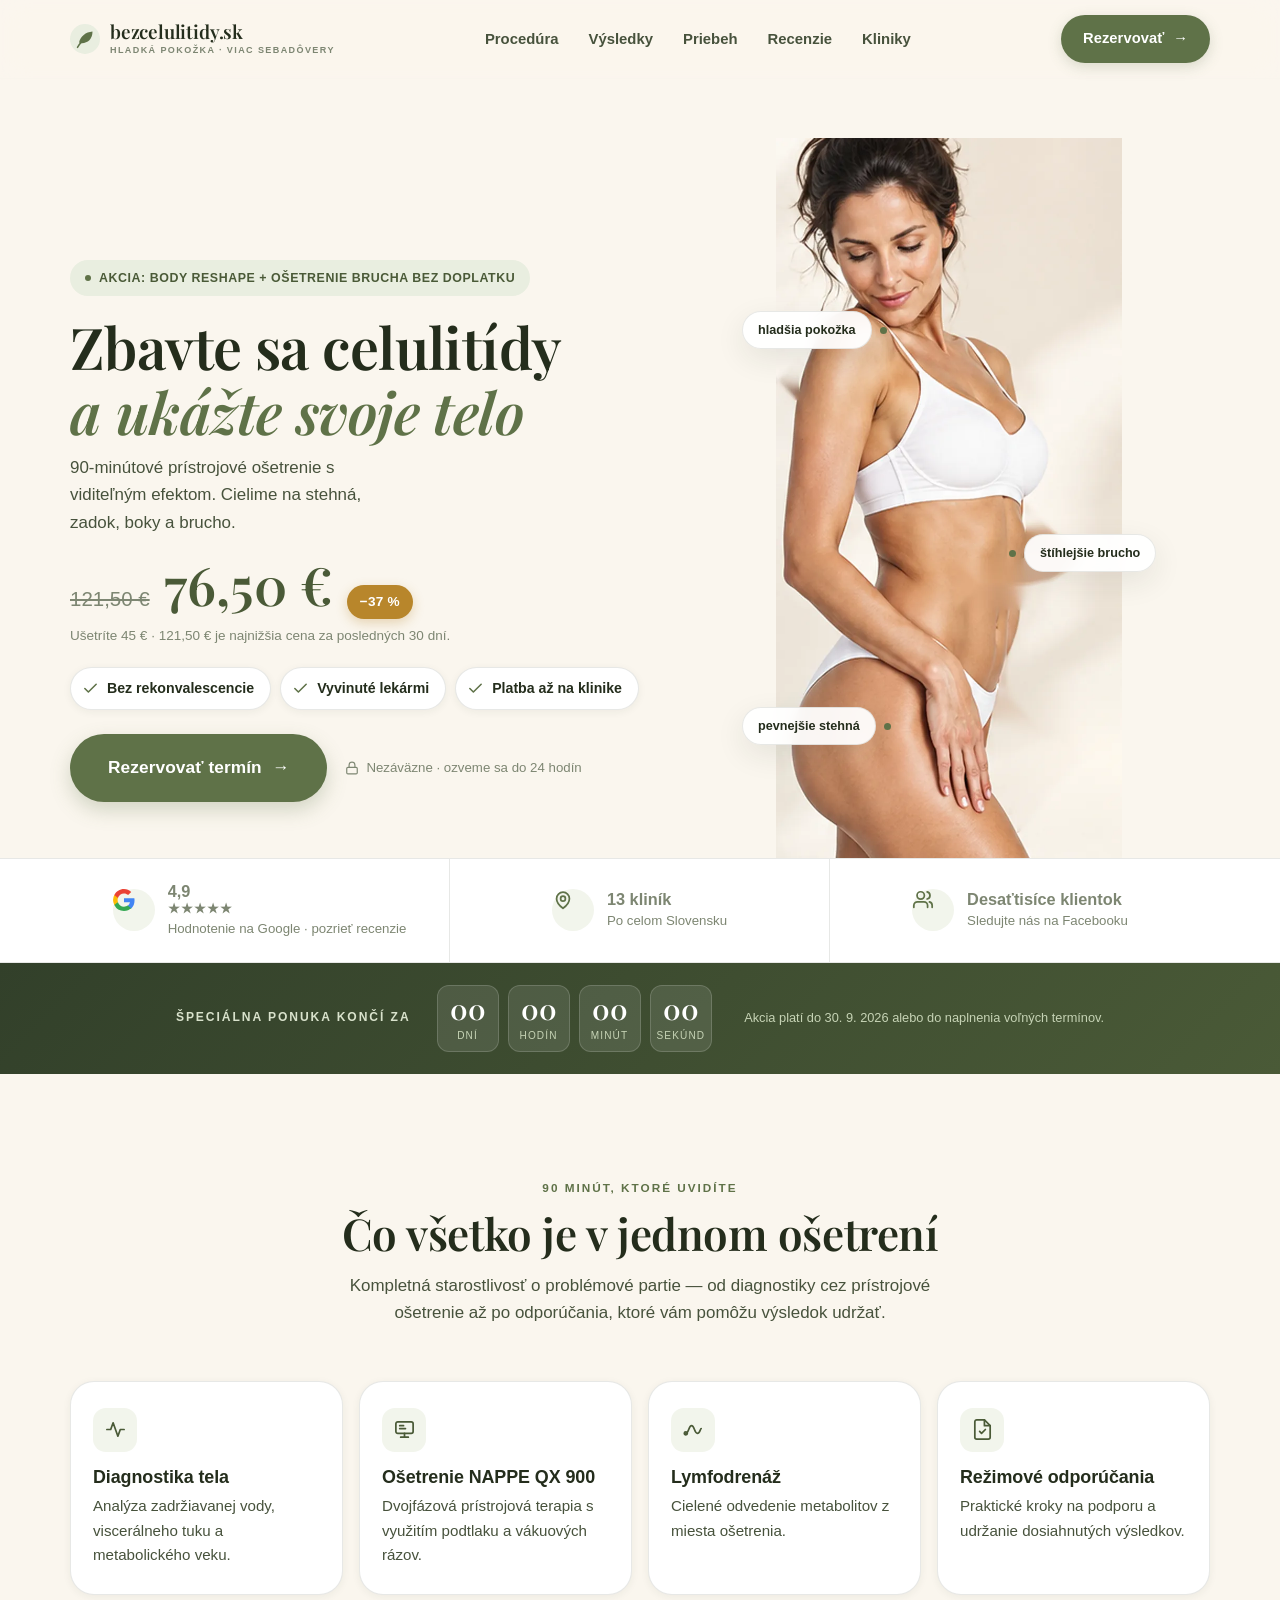
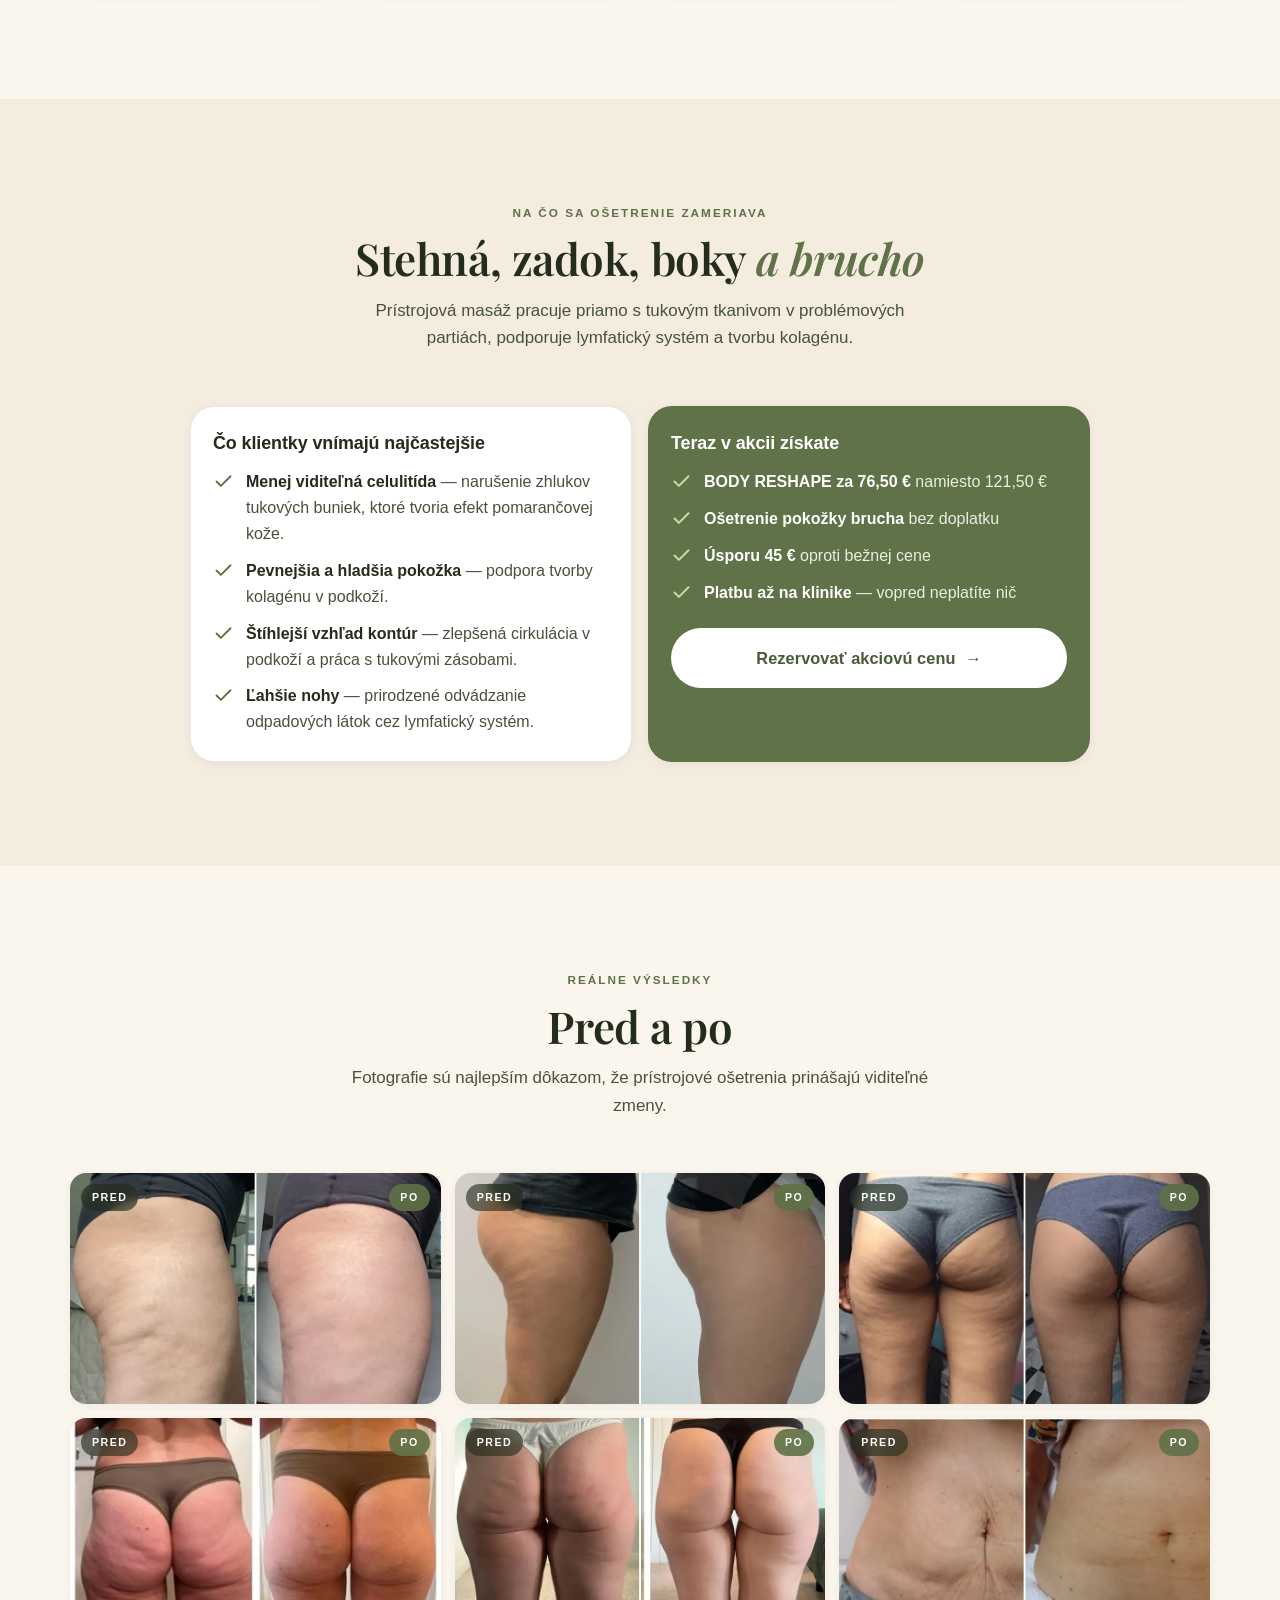
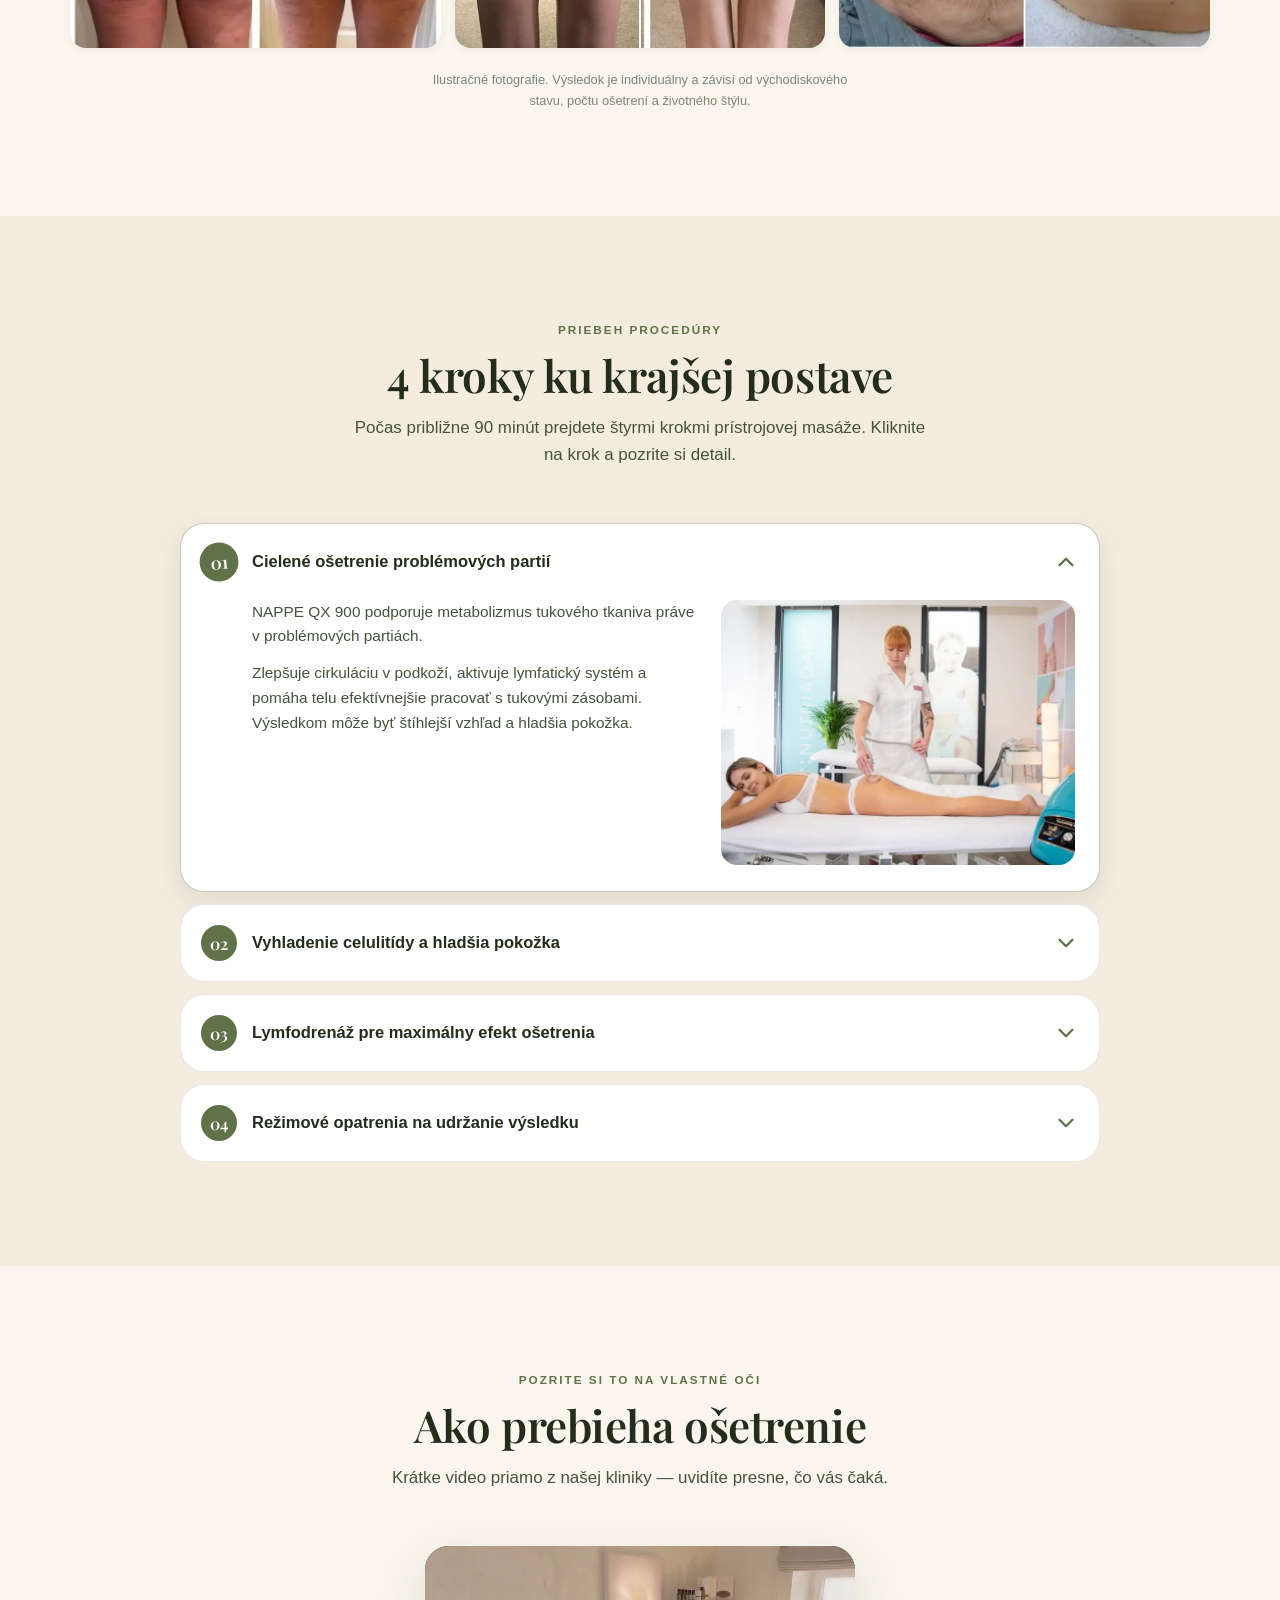
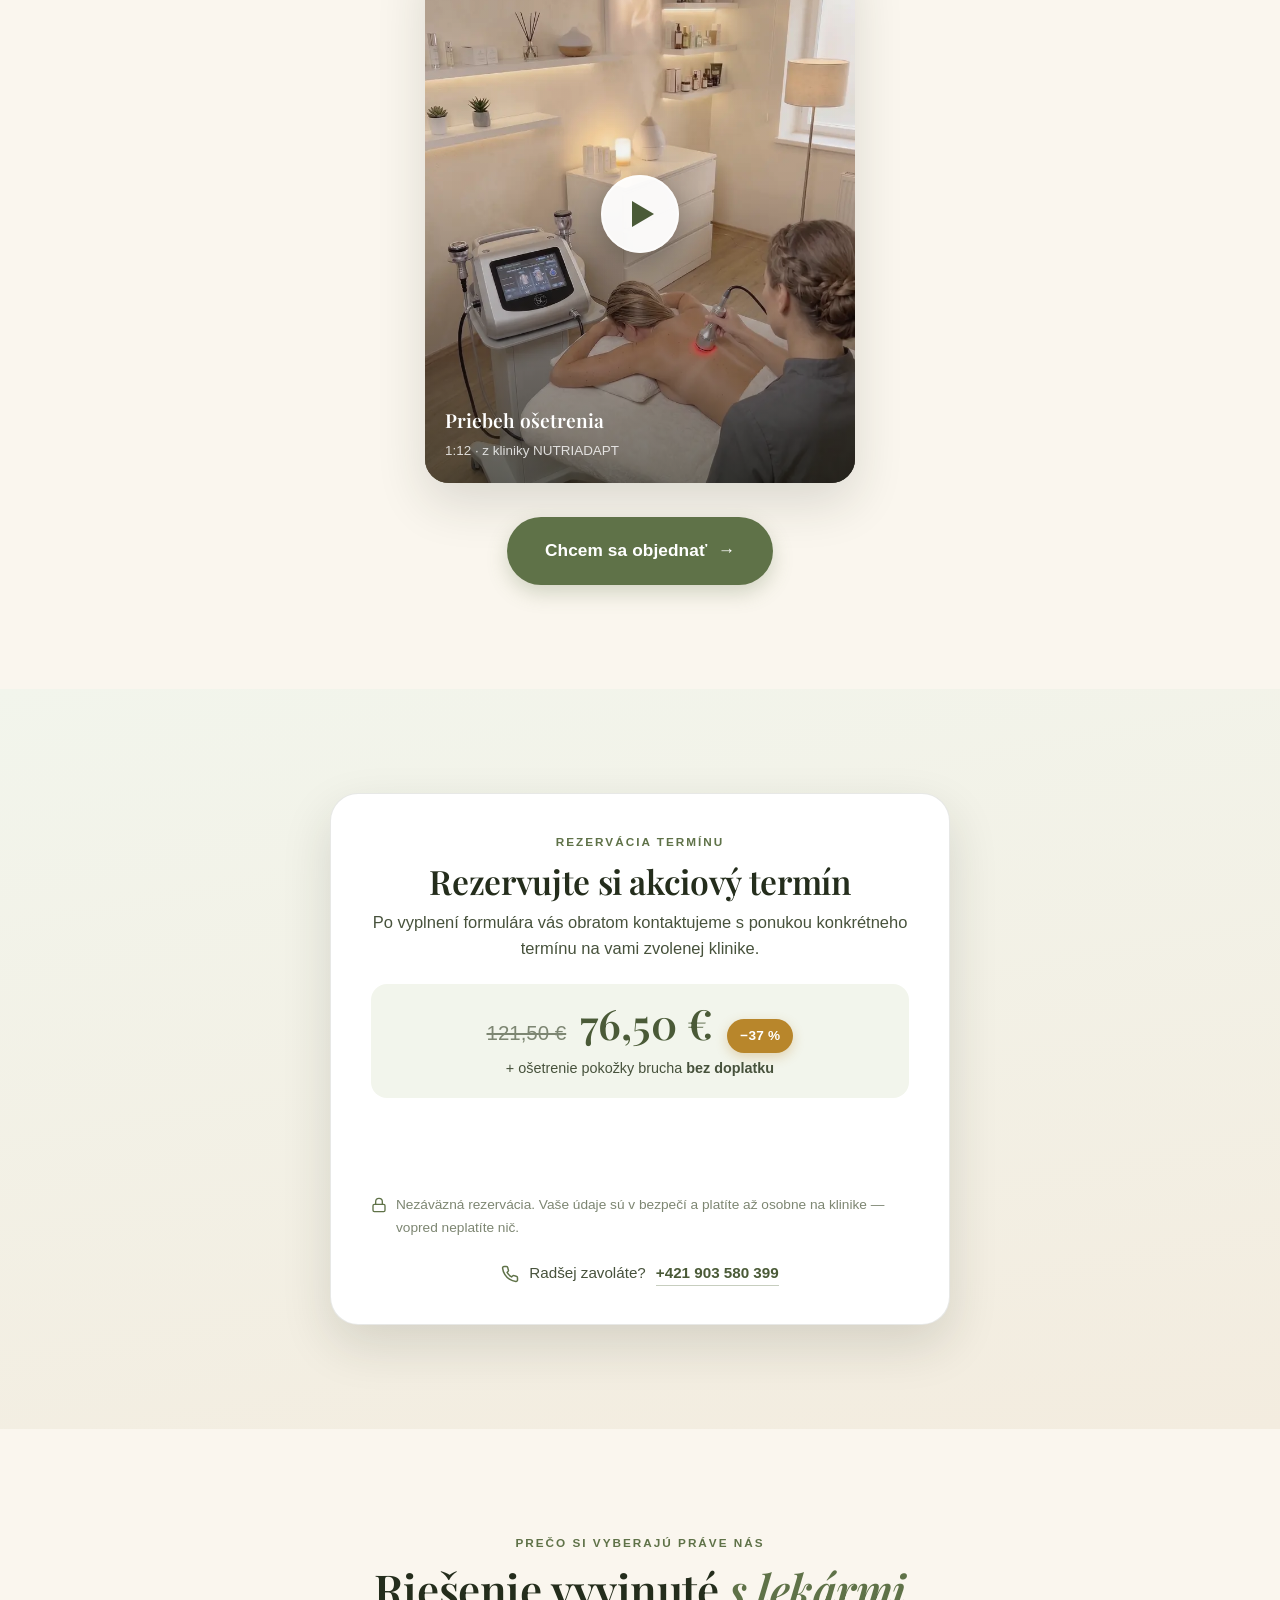
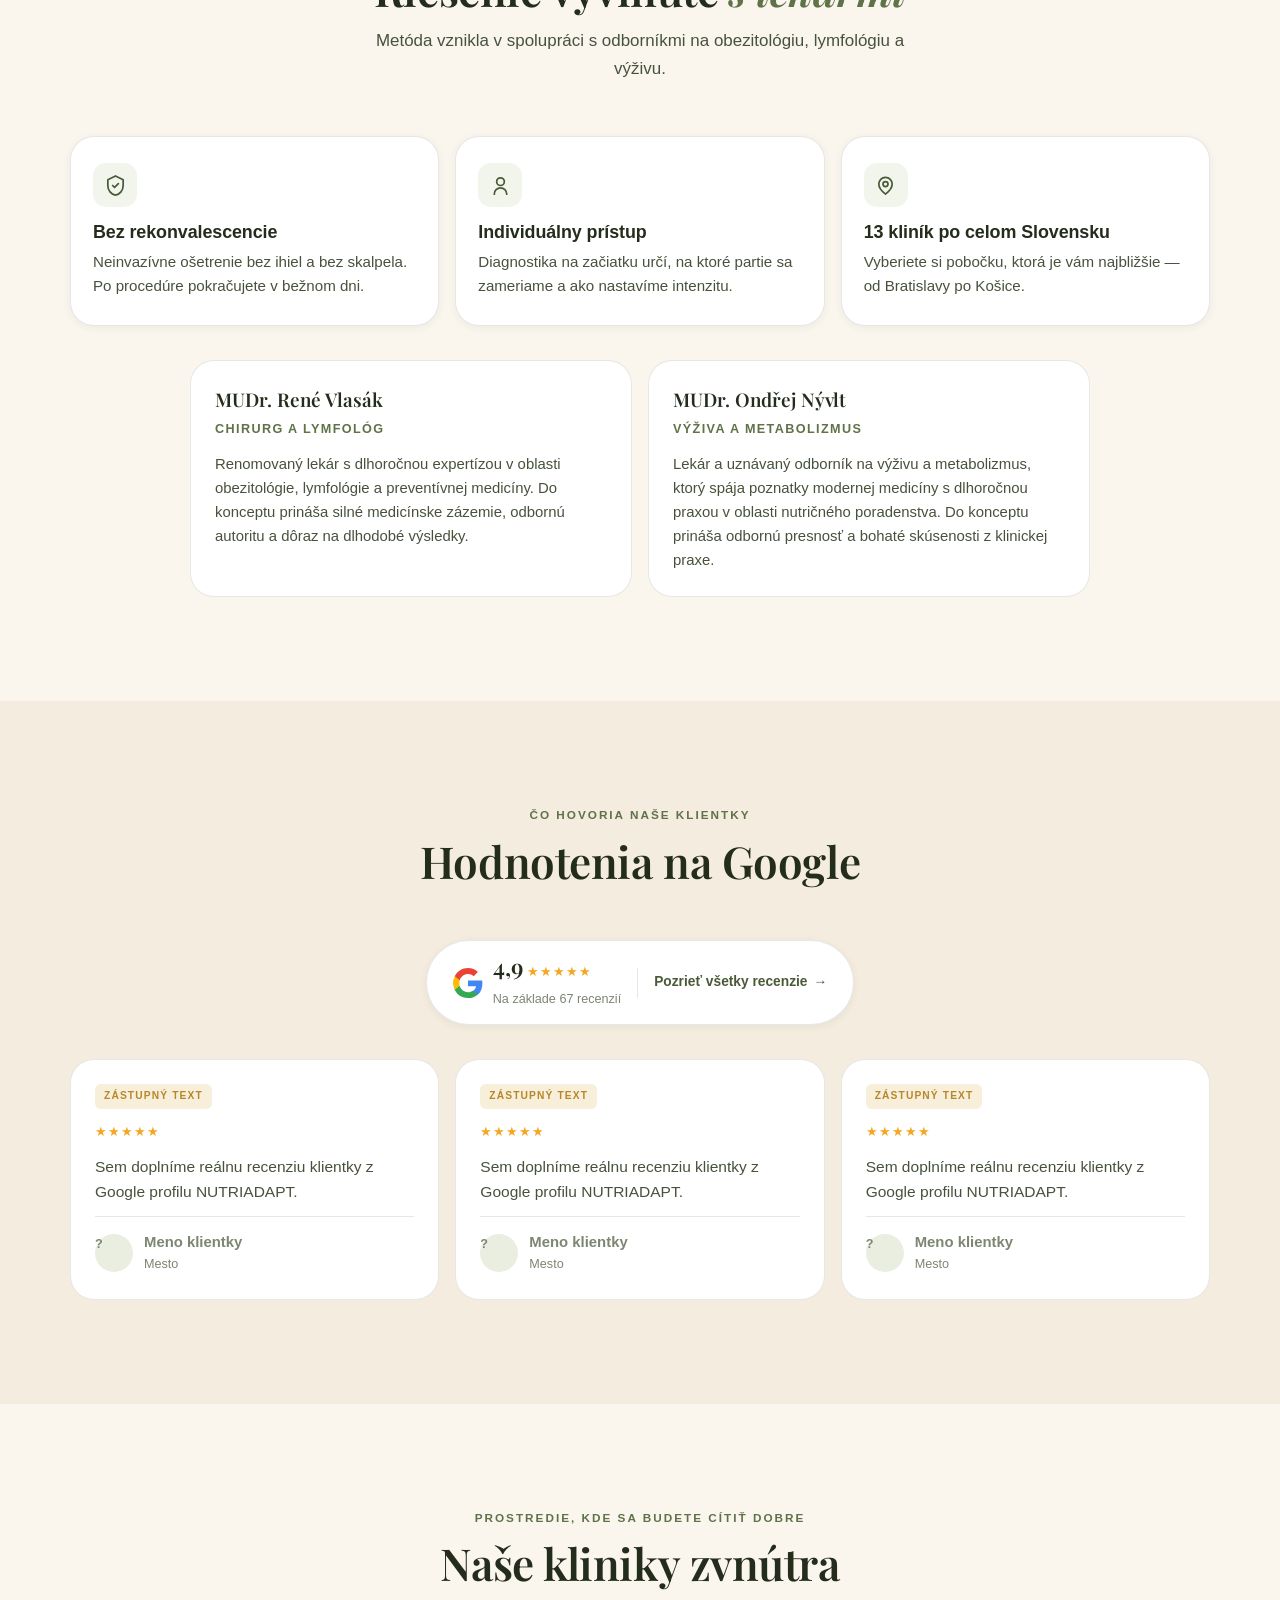
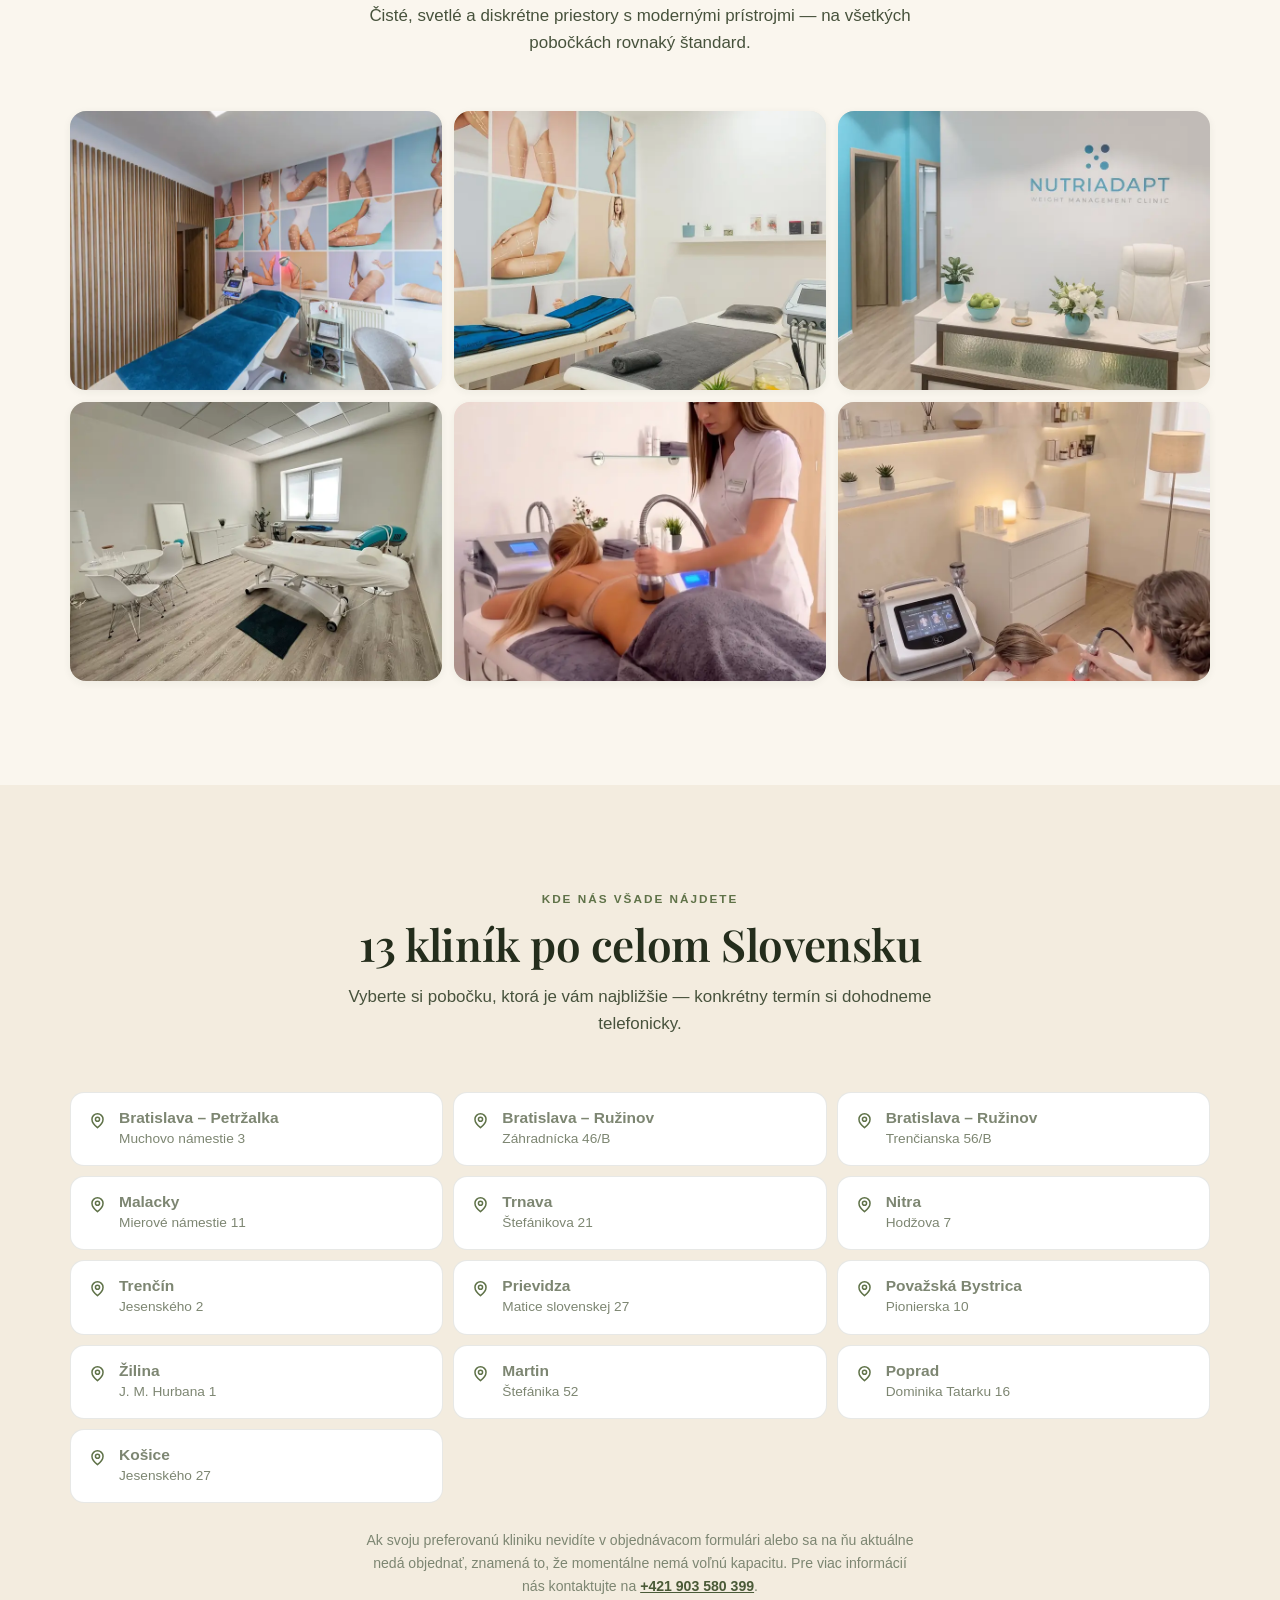
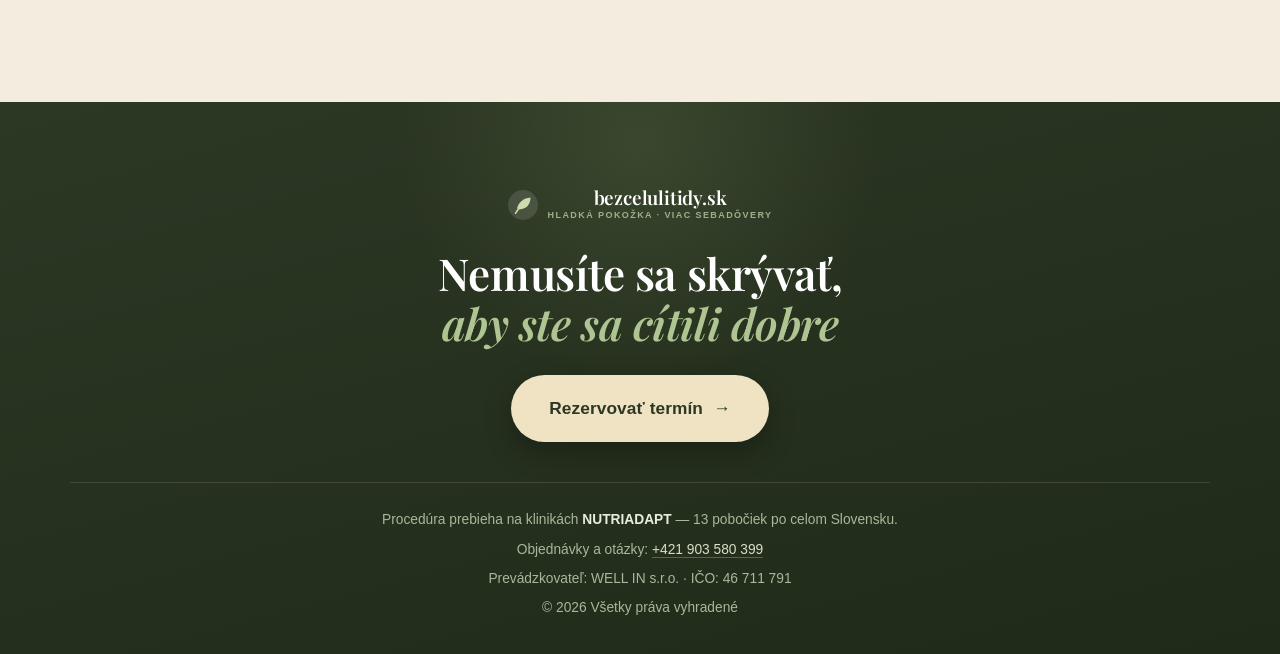
==== index.html @ 37509f6f "Add files via upload" ====
<!DOCTYPE html>
<html lang="sk">
<head>
<meta charset="utf-8">
<meta name="viewport" content="width=device-width, initial-scale=1, viewport-fit=cover">
<title>Ošetrenie celulitídy za 76,50 € | Body Reshape — 13 kliník na Slovensku</title>
<meta name="description" content="90-minútové prístrojové ošetrenie celulitídy s viditeľným efektom. Teraz za 76,50 € namiesto 121,50 € + ošetrenie brucha bez doplatku. Bez rekonvalescencie, platba až na klinike.">
<meta name="robots" content="index, follow">
<meta name="theme-color" content="#FAF6EE">
<meta property="og:type" content="website">
<meta property="og:locale" content="sk_SK">
<meta property="og:title" content="Ošetrenie celulitídy za 76,50 € namiesto 121,50 €">
<meta property="og:description" content="90-minútové prístrojové ošetrenie na stehná, zadok, boky a brucho. Bez rekonvalescencie. Platba až na klinike.">
<meta property="og:image" content="img/pred-po-1.webp">
<link rel="icon" href="data:image/svg+xml,%3Csvg xmlns='http://www.w3.org/2000/svg' viewBox='0 0 32 32'%3E%3Crect width='32' height='32' rx='8' fill='%235F7248'/%3E%3Cpath d='M23 9c0 7-4.6 11-10 11-1 0-2-.2-2.9-.5C11.6 13.4 16.6 9.6 23 9z' fill='%23FAF6EE'/%3E%3C/svg%3E">

<link rel="preconnect" href="https://fonts.googleapis.com">
<link rel="preconnect" href="https://fonts.gstatic.com" crossorigin>
<link rel="preload" as="image" href="img/hero.webp" fetchpriority="high">
<link href="https://fonts.googleapis.com/css2?family=Playfair+Display:ital,wght@0,500;0,600;1,500&display=swap" rel="stylesheet">

<style>
/* ============================================================
   NASTAVENIA — tu meníš cenu, dátum akcie a odkazy
   ============================================================ */
:root{
  --cream:#FAF6EE; --cream-2:#F3ECDF; --white:#fff;
  --ink:#242D1C; --ink-2:#47523C; --muted:#7D8672;
  --sage:#5F7248; --sage-d:#4A5A37; --sage-l:#E9EEE0; --sage-xl:#F2F5EC;
  --gold:#B8862B; --gold-l:#F7EFD9;
  --line:rgba(36,45,28,.11);
  --shadow-s:0 2px 8px rgba(36,45,28,.06);
  --shadow-m:0 10px 30px rgba(36,45,28,.09);
  --shadow-l:0 20px 50px rgba(36,45,28,.14);
  --f-d:'Playfair Display',Georgia,'Times New Roman',serif;
  --f-b:-apple-system,BlinkMacSystemFont,'Segoe UI',Roboto,'Helvetica Neue',Arial,sans-serif;
  --r:16px; --r-l:24px;
  --pad:20px; --maxw:1180px;
}
*,*::before,*::after{box-sizing:border-box}
html{-webkit-text-size-adjust:100%; scroll-behavior:smooth; overflow-x:hidden}
body{
  margin:0; background:var(--cream); max-width:100vw; color:var(--ink);
  font-family:var(--f-b); font-size:16.5px; line-height:1.62;
  -webkit-font-smoothing:antialiased; overflow-x:hidden;
}
img{max-width:100%; display:block; height:auto}
a{color:inherit}
button{font:inherit; cursor:pointer}
h1,h2,h3{font-family:var(--f-d); font-weight:600; line-height:1.14; letter-spacing:-.01em; margin:0}
h1{font-size:clamp(2rem,7.4vw,3.6rem)}
h2{font-size:clamp(1.65rem,5.2vw,2.75rem)}
h3{font-size:1.12rem; font-family:var(--f-b); font-weight:700; letter-spacing:-.005em}
p{margin:0 0 1em}
em{font-style:italic; color:var(--sage)}
.wrap{max-width:var(--maxw); margin:0 auto; padding:0 var(--pad)}
.eyebrow{font-size:.735rem; letter-spacing:.17em; text-transform:uppercase; font-weight:700; color:var(--sage); margin:0 0 .7rem}
.lead{font-size:1.06rem; color:var(--ink-2); max-width:62ch}
section{padding:clamp(54px,9vw,104px) 0; position:relative}
.sec-head{max-width:720px; margin:0 auto clamp(30px,5vw,54px); text-align:center}
.sec-head .lead{margin:.85rem auto 0}

/* ---------- Tlačidlá ---------- */
.btn{
  display:inline-flex; align-items:center; justify-content:center; gap:.6em;
  background:var(--sage); color:#fff; text-decoration:none; font-weight:700;
  font-size:1.02rem; letter-spacing:.005em; padding:17px 30px; border:0;
  border-radius:100px; position:relative; overflow:hidden;
  box-shadow:0 8px 20px rgba(95,114,72,.26);
  transition:transform .22s cubic-bezier(.2,.8,.3,1), box-shadow .22s, background .22s;
  -webkit-tap-highlight-color:transparent;
}
.btn::after{
  content:''; position:absolute; inset:0; border-radius:inherit;
  background:radial-gradient(circle at var(--mx,50%) var(--my,50%),rgba(255,255,255,.35),transparent 55%);
  opacity:0; transition:opacity .3s;
}
.btn .ar{transition:transform .25s cubic-bezier(.2,.8,.3,1)}
.btn:hover{background:var(--sage-d); transform:translateY(-2px); box-shadow:0 14px 30px rgba(95,114,72,.34)}
.btn:hover::after{opacity:1}
.btn:hover .ar{transform:translateX(4px)}
.btn:active{transform:translateY(0) scale(.975); box-shadow:0 5px 14px rgba(95,114,72,.3)}
.btn:focus-visible{outline:3px solid var(--gold); outline-offset:3px}
.btn--lg{padding:20px 38px; font-size:1.08rem; width:100%}
.btn--ghost{background:transparent; color:var(--ink); border:1.5px solid var(--line); box-shadow:none}
.btn--ghost:hover{background:var(--white); border-color:var(--sage); color:var(--sage-d); box-shadow:var(--shadow-s)}
@media(min-width:620px){.btn--lg{width:auto}}

/* ---------- Hlavička ---------- */
.hdr{position:sticky; top:0; z-index:60; background:rgba(250,246,238,.82); backdrop-filter:saturate(1.6) blur(14px); -webkit-backdrop-filter:saturate(1.6) blur(14px); border-bottom:1px solid transparent; transition:border-color .3s, box-shadow .3s, background .3s}
.hdr.is-stuck{border-bottom-color:var(--line); box-shadow:0 4px 20px rgba(36,45,28,.05)}
.hdr__in{display:flex; align-items:center; justify-content:space-between; gap:16px; height:66px}
.logo{display:flex; align-items:center; gap:10px; text-decoration:none; flex-shrink:0}
.logo svg{width:30px; height:30px; flex-shrink:0}
.logo b{font-family:var(--f-d); font-weight:600; font-size:1.18rem; letter-spacing:-.01em; display:block; line-height:1.1}
.logo small{display:block; font-size:.565rem; letter-spacing:.155em; text-transform:uppercase; color:var(--muted); font-weight:700; margin-top:2px; line-height:1.3}
.nav{display:none; gap:30px}
.nav a{text-decoration:none; font-size:.93rem; font-weight:600; color:var(--ink-2); position:relative; padding:4px 0; transition:color .2s}
.nav a::after{content:''; position:absolute; left:0; right:0; bottom:0; height:2px; background:var(--sage); transform:scaleX(0); transform-origin:left; transition:transform .28s cubic-bezier(.2,.8,.3,1)}
.nav a:hover{color:var(--sage-d)} .nav a:hover::after{transform:scaleX(1)}
.hdr .btn{display:none; padding:12px 22px; font-size:.92rem; box-shadow:0 4px 14px rgba(95,114,72,.22)}
.burger{display:inline-flex; margin-right:-6px; flex-direction:column; justify-content:center; gap:5px; width:44px; height:44px; padding:0 10px; background:none; border:0; margin-right:-10px}
.burger i{display:block; height:2px; background:var(--ink); border-radius:2px; transition:transform .3s, opacity .2s}
.burger[aria-expanded="true"] i:nth-child(1){transform:translateY(7px) rotate(45deg)}
.burger[aria-expanded="true"] i:nth-child(2){opacity:0}
.burger[aria-expanded="true"] i:nth-child(3){transform:translateY(-7px) rotate(-45deg)}
.mnav{display:grid; grid-template-rows:0fr; transition:grid-template-rows .36s cubic-bezier(.2,.8,.3,1); background:rgba(250,246,238,.97); border-top:1px solid transparent}
.mnav.open{grid-template-rows:1fr; border-top-color:var(--line)}
.mnav>div{overflow:hidden}
.mnav a{display:block; padding:15px var(--pad); text-decoration:none; font-weight:600; border-bottom:1px solid var(--line); transition:background .2s, padding-left .2s}
.mnav a:active{background:var(--sage-xl); padding-left:calc(var(--pad) + 6px)}
@media(max-width:374px){:root{--pad:15px} .logo b{font-size:1.06rem} .logo small{font-size:.5rem}}
@media(min-width:900px){.nav{display:flex} .burger{display:none} .hdr__in{height:78px} .hdr .btn{display:inline-flex}}

/* ---------- Hero ---------- */
.hero{padding:clamp(22px,4vw,44px) 0 0; overflow:hidden}
.hero__grid{display:grid; gap:26px}
.pill{display:inline-flex; align-items:center; gap:8px; background:var(--sage-l); color:var(--sage-d); font-size:.775rem; font-weight:700; letter-spacing:.045em; text-transform:uppercase; padding:8px 15px; border-radius:100px; margin-bottom:18px}
.pill .dot{width:6px; height:6px; border-radius:50%; background:var(--sage); animation:pulse 2.2s infinite}
@keyframes pulse{0%,100%{opacity:1;transform:scale(1)}50%{opacity:.35;transform:scale(.7)}}
.hero h1{margin-bottom:.55rem}
.hero h1 em{display:block}
.hero__sub{font-size:1.06rem; color:var(--ink-2); max-width:34ch; margin-bottom:22px}
.price{display:flex; align-items:baseline; flex-wrap:wrap; gap:10px 14px; margin-bottom:6px}
.price__old{font-size:1.28rem; color:var(--muted); text-decoration:line-through; text-decoration-thickness:1.5px}
.price__new{font-family:var(--f-d); font-size:clamp(2.5rem,9vw,3.3rem); font-weight:600; color:var(--sage-d); line-height:1}
.price__off{background:var(--gold); color:#fff; font-size:.85rem; font-weight:800; padding:6px 13px; border-radius:100px; letter-spacing:.02em; box-shadow:0 4px 12px rgba(184,134,43,.3)}
.price__note{font-size:.845rem; color:var(--muted); margin:0 0 20px}
.usp{list-style:none; margin:0 0 24px; padding:0; display:flex; flex-wrap:wrap; gap:9px}
.usp li{display:inline-flex; align-items:center; gap:8px; background:var(--white); border:1px solid var(--line); border-radius:100px; padding:9px 16px 9px 11px; font-size:.885rem; font-weight:650; box-shadow:var(--shadow-s); transition:transform .2s, box-shadow .2s}
.usp li:hover{transform:translateY(-2px); box-shadow:var(--shadow-m)}
.usp svg{width:17px; height:17px; color:var(--sage); flex-shrink:0}
.hero__cta{display:flex; flex-direction:column; gap:10px; align-items:flex-start}
.hero__cta .btn{width:100%}
.hero__micro{font-size:.83rem; color:var(--muted); display:flex; align-items:center; gap:7px}
.hero__micro svg{width:14px;height:14px;flex-shrink:0}
.hero__media{margin:6px calc(var(--pad)*-1) 0; align-self:end}
.hero__ph{position:relative; width:100%; max-width:480px; margin:0 auto}
.hero__ph::after{content:''; position:absolute; left:0; right:0; bottom:0; height:64px; background:linear-gradient(to top,var(--cream),rgba(250,246,238,0)); pointer-events:none}
.hero__ph img{width:100%}
.tag{position:absolute; background:rgba(255,255,255,.93); backdrop-filter:blur(6px); border:1px solid var(--line); border-radius:100px; padding:8px 15px; font-size:.79rem; font-weight:700; color:var(--ink); box-shadow:var(--shadow-m); white-space:nowrap; opacity:0; animation:tagIn .7s cubic-bezier(.2,.8,.3,1) forwards}
.tag::before{content:''; position:absolute; width:7px; height:7px; border-radius:50%; background:var(--sage); top:50%; margin-top:-3.5px}
.tag{max-width:46%}
.tag--1{top:24%; left:10px; animation-delay:.5s}  .tag--1::before{right:-16px}
.tag--2{top:55%; right:10px; animation-delay:.72s} .tag--2::before{left:-16px}
.tag--3{top:79%; left:10px; animation-delay:.94s}  .tag--3::before{right:-16px}
@keyframes tagIn{from{opacity:0; transform:translateY(12px) scale(.94)} to{opacity:1; transform:none}}
@media(min-width:560px){.hero__media{margin-left:0;margin-right:0} .tag--1,.tag--3{left:0} .tag--2{right:0}}
@media(min-width:980px){.tag--1,.tag--3{left:-34px} .tag--2{right:-34px} .tag{max-width:none}}
@media(min-width:980px){
  .hero__grid{grid-template-columns:1.05fr .95fr; align-items:end; gap:40px}
  .hero{padding-top:52px}
  .hero__copy{padding-bottom:56px}
  .hero__cta{flex-direction:row; align-items:center; gap:18px}
  .hero__cta .btn{width:auto}
  .hero__media{height:min(80vh,780px); display:flex; align-items:flex-end; justify-content:center}
  .hero__ph{height:100%; width:auto; max-width:100%; display:flex; align-items:flex-end}
  .hero__ph::after{height:0}
  .hero__ph img{height:100%; width:auto; max-width:100%; object-fit:contain}
}

/* ---------- Dôvera ---------- */
.trust{background:var(--white); border-top:1px solid var(--line); border-bottom:1px solid var(--line); padding:0}
.trust__in{display:grid; gap:0; grid-template-columns:1fr}
.trust__i{display:flex; align-items:center; gap:13px; padding:18px 4px; border-bottom:1px solid var(--line); text-decoration:none; transition:background .2s}
.trust__i:last-child{border-bottom:0}
.trust__i:hover{background:var(--sage-xl)}
.trust__i strong{display:block; font-size:1.02rem; line-height:1.25}
.trust__i span{display:block; font-size:.83rem; color:var(--muted)}
.trust__ic{width:42px; height:42px; border-radius:50%; background:var(--sage-xl); display:grid; place-items:center; flex-shrink:0}
.trust__ic svg{width:22px;height:22px}
.stars{color:#F5A623; letter-spacing:1px; font-size:.82rem}
@media(min-width:760px){
  .trust__in{grid-template-columns:repeat(3,1fr)}
  .trust__i{border-bottom:0; border-right:1px solid var(--line); padding:22px 24px; justify-content:center}
  .trust__i:last-child{border-right:0}
}

/* ---------- Odpočet ---------- */
.cd{background:linear-gradient(135deg,#32402A,#4A5A37); color:#fff; padding:22px 0}
.cd__in{display:flex; flex-direction:column; align-items:center; gap:14px; text-align:center}
.cd__lbl{font-size:.755rem; letter-spacing:.16em; text-transform:uppercase; font-weight:700; color:#D9E2CC}
.cd__t{display:flex; gap:9px}
.cd__u{background:rgba(255,255,255,.1); border:1px solid rgba(255,255,255,.16); border-radius:12px; min-width:62px; padding:9px 6px 7px}
.cd__u b{display:block; font-family:var(--f-d); font-size:1.75rem; font-weight:600; line-height:1; font-variant-numeric:tabular-nums}
.cd__u span{display:block; font-size:.63rem; letter-spacing:.11em; text-transform:uppercase; color:#C6D3B5; margin-top:5px}
.cd__note{font-size:.8rem; color:#C6D3B5; margin:0}
@media(min-width:760px){.cd__in{flex-direction:row; justify-content:center; gap:26px} .cd__note{margin-left:6px}}

/* ---------- Karty / mriežky ---------- */
.grid{display:grid; gap:16px}
@media(min-width:640px){.grid--2{grid-template-columns:repeat(2,1fr)}}
@media(min-width:900px){.grid--4{grid-template-columns:repeat(4,1fr)} .grid--3{grid-template-columns:repeat(3,1fr)}}
.card{background:var(--white); border:1px solid var(--line); border-radius:var(--r-l); padding:26px 22px; box-shadow:var(--shadow-s); transition:transform .3s cubic-bezier(.2,.8,.3,1), box-shadow .3s, border-color .3s}
.card:hover{transform:translateY(-5px); box-shadow:var(--shadow-m); border-color:rgba(95,114,72,.3)}
.card__n{font-family:var(--f-d); font-size:.95rem; font-weight:600; color:var(--sage); background:var(--sage-xl); width:38px; height:38px; border-radius:50%; display:grid; place-items:center; margin-bottom:15px}
.card h3{margin-bottom:.45rem}
.card p{font-size:.945rem; color:var(--ink-2); margin:0}
.ic{width:44px;height:44px;border-radius:13px;background:var(--sage-xl);display:grid;place-items:center;margin-bottom:15px}
.ic svg{width:23px;height:23px;color:var(--sage-d)}

/* ---------- Výsledky (zoznam) ---------- */
.checks{list-style:none;margin:0;padding:0;display:grid;gap:11px}
.checks li{display:flex; gap:12px; align-items:flex-start; font-size:1rem; color:var(--ink-2)}
.checks svg{width:21px;height:21px;color:var(--sage);flex-shrink:0;margin-top:2px}
.checks b{color:var(--ink)}

/* ---------- Pred a po ---------- */
.ba{display:grid; gap:14px}
@media(min-width:640px){.ba{grid-template-columns:repeat(2,1fr)}}
@media(min-width:1000px){.ba{grid-template-columns:repeat(3,1fr)}}
.ba__i{position:relative; border-radius:var(--r); overflow:hidden; background:#EEE9DF; box-shadow:var(--shadow-s); transition:transform .35s cubic-bezier(.2,.8,.3,1), box-shadow .35s}
.ba__i:hover{transform:translateY(-4px); box-shadow:var(--shadow-m)}
.ba__i img{width:100%; aspect-ratio:804/500; object-fit:cover; transition:transform .5s cubic-bezier(.2,.8,.3,1)}
.ba__i:hover img{transform:scale(1.035)}
.ba__i b{position:absolute; top:11px; font-size:.665rem; letter-spacing:.14em; text-transform:uppercase; font-weight:800; padding:5px 11px; border-radius:100px; backdrop-filter:blur(4px)}
.ba__i b.p{left:11px; background:rgba(36,45,28,.62); color:#fff}
.ba__i b.q{right:11px; background:rgba(95,114,72,.9); color:#fff}
.disclaimer{font-size:.8rem; color:var(--muted); text-align:center; margin:22px auto 0; max-width:60ch}

/* ---------- Kroky (accordion) ---------- */
.steps{display:grid; gap:12px; max-width:920px; margin:0 auto}
.step{background:var(--white); border:1px solid var(--line); border-radius:var(--r-l); overflow:hidden; transition:box-shadow .3s, border-color .3s}
.step.open{box-shadow:var(--shadow-m); border-color:rgba(95,114,72,.35)}
.step__h{display:flex; align-items:center; gap:15px; width:100%; background:none; border:0; text-align:left; padding:20px 20px; color:inherit; transition:background .2s}
.step__h:hover{background:var(--sage-xl)}
.step__h:focus-visible{outline:3px solid var(--sage); outline-offset:-3px}
.step__n{font-family:var(--f-d); font-size:1.02rem; font-weight:600; color:#fff; background:var(--sage); width:36px; height:36px; border-radius:50%; display:grid; place-items:center; flex-shrink:0; transition:transform .3s}
.step.open .step__n{transform:scale(1.08) rotate(-4deg)}
.step__t{flex:1; font-weight:700; font-size:1.03rem; line-height:1.3}
.step__x{width:26px;height:26px;flex-shrink:0;color:var(--sage);transition:transform .35s cubic-bezier(.2,.8,.3,1)}
.step.open .step__x{transform:rotate(180deg)}
.step__b{display:grid; grid-template-rows:0fr; transition:grid-template-rows .4s cubic-bezier(.2,.8,.3,1)}
.step.open .step__b{grid-template-rows:1fr}
.step__b>div{overflow:hidden}
.step__c{display:grid; gap:18px; padding:0 20px 24px}
.step__c p{font-size:.96rem; color:var(--ink-2); margin:0 0 .75em}
.step__c p:last-child{margin:0}
.step__c img{border-radius:var(--r); width:100%; aspect-ratio:4/3; object-fit:cover}
@media(min-width:760px){.step__c{grid-template-columns:1.25fr 1fr; align-items:start; gap:26px; padding:0 24px 26px 71px}}

/* ---------- Video ---------- */
.vid{max-width:430px; margin:0 auto; position:relative; border-radius:var(--r-l); overflow:hidden; box-shadow:var(--shadow-l); background:#2B3423; cursor:pointer; border:0; padding:0; display:block; width:100%}
.vid img{width:100%; aspect-ratio:4/5; object-fit:cover; transition:transform .6s cubic-bezier(.2,.8,.3,1), filter .4s}
.vid::after{content:''; position:absolute; inset:0; background:linear-gradient(to top,rgba(20,26,15,.55),rgba(20,26,15,.05) 55%)}
.vid:hover img{transform:scale(1.05)}
.vid__play{position:absolute; inset:0; display:grid; place-items:center; z-index:2}
.vid__play i{display:grid; place-items:center; width:78px; height:78px; border-radius:50%; background:rgba(255,255,255,.94); box-shadow:0 10px 32px rgba(0,0,0,.3); transition:transform .3s cubic-bezier(.2,.8,.3,1), background .3s}
.vid__play i::before{content:''; width:0;height:0; border-left:22px solid var(--sage-d); border-top:13px solid transparent; border-bottom:13px solid transparent; margin-left:6px}
.vid:hover .vid__play i{transform:scale(1.1); background:#fff}
.vid:active .vid__play i{transform:scale(.94)}
.vid__play::before{content:''; position:absolute; width:78px;height:78px;border-radius:50%; border:2px solid rgba(255,255,255,.55); animation:ring 2.4s ease-out infinite}
@keyframes ring{0%{transform:scale(1);opacity:.8}100%{transform:scale(1.85);opacity:0}}
.vid__cap{position:absolute; left:0; right:0; bottom:0; z-index:2; padding:20px; color:#fff; text-align:left}
.vid__cap b{display:block; font-family:var(--f-d); font-size:1.2rem; font-weight:600}
.vid__cap span{font-size:.84rem; color:rgba(255,255,255,.8)}

/* ---------- Formulár ---------- */
.form-sec{background:linear-gradient(170deg,var(--sage-xl),var(--cream-2))}
.form-box{background:var(--white); border-radius:28px; box-shadow:var(--shadow-l); padding:28px 22px; max-width:620px; margin:0 auto; border:1px solid var(--line)}
.form-box h2{font-size:clamp(1.5rem,5vw,2.1rem); margin-bottom:.5rem}
.form-box .price{margin-bottom:4px}
.form-box .price__new{font-size:clamp(2.1rem,7vw,2.6rem)}
.form-note{display:flex; gap:9px; align-items:flex-start; font-size:.855rem; color:var(--muted); margin-top:16px}
.form-note svg{width:16px;height:16px;flex-shrink:0;margin-top:3px;color:var(--sage)}
.form-host{margin-top:20px; min-height:60px}
.tel-row{display:flex; flex-wrap:wrap; align-items:center; gap:10px; justify-content:center; margin-top:22px; font-size:.95rem; color:var(--ink-2)}
.tel-row a{font-weight:700; color:var(--sage-d); text-decoration:none; border-bottom:1.5px solid rgba(95,114,72,.35); transition:border-color .2s}
.tel-row a:hover{border-color:var(--sage)}
@media(min-width:620px){.form-box{padding:38px 40px}}

/* ---------- Lekári ---------- */
.docs{display:grid; gap:16px; max-width:900px; margin:34px auto 0}
@media(min-width:700px){.docs{grid-template-columns:repeat(2,1fr)}}
.doc{background:var(--white); border:1px solid var(--line); border-radius:var(--r-l); padding:24px; transition:transform .3s, box-shadow .3s}
.doc:hover{transform:translateY(-4px); box-shadow:var(--shadow-m)}
.doc b{display:block; font-family:var(--f-d); font-size:1.18rem; font-weight:600}
.doc i{display:block; font-style:normal; font-size:.79rem; letter-spacing:.11em; text-transform:uppercase; color:var(--sage); font-weight:700; margin:4px 0 12px}
.doc p{font-size:.93rem; color:var(--ink-2); margin:0}

/* ---------- Recenzie ---------- */
.rev{background:var(--white); border:1px solid var(--line); border-radius:var(--r-l); padding:24px; display:flex; flex-direction:column; gap:12px; transition:transform .3s, box-shadow .3s}
.rev:hover{transform:translateY(-4px); box-shadow:var(--shadow-m)}
.rev__q{font-size:.97rem; color:var(--ink-2); margin:0; flex:1}
.rev__w{display:flex; align-items:center; gap:11px; padding-top:13px; border-top:1px solid var(--line)}
.rev__av{width:38px;height:38px;border-radius:50%;background:var(--sage-l);display:grid;place-items:center;font-weight:800;color:var(--sage-d);flex-shrink:0;font-size:.92rem}
.rev__w b{display:block;font-size:.93rem} .rev__w span{display:block;font-size:.79rem;color:var(--muted)}
.gbox{display:flex; align-items:center; justify-content:center; gap:16px; flex-wrap:wrap; background:var(--white); border:1px solid var(--line); border-radius:100px; padding:14px 26px; max-width:max-content; margin:0 auto 34px; box-shadow:var(--shadow-s); text-decoration:none; transition:transform .25s, box-shadow .25s}
.gbox:hover{transform:translateY(-3px); box-shadow:var(--shadow-m)}
.gbox__s{display:flex; align-items:center; gap:10px}
.gbox__s b{font-size:1.45rem; font-family:var(--f-d); font-weight:600; line-height:1}
.gbox__d{width:1px; height:30px; background:var(--line)}
.gbox__l{font-size:.86rem; font-weight:700; color:var(--sage-d); display:inline-flex; align-items:center; gap:6px}
.gbox:hover .gbox__l .ar{transform:translateX(3px)}
.gbox .ar{transition:transform .25s}
.todo{display:inline-block; background:var(--gold-l); color:var(--gold); font-size:.64rem; font-weight:800; letter-spacing:.11em; text-transform:uppercase; padding:4px 9px; border-radius:6px; align-self:flex-start}

/* ---------- Galéria kliník ---------- */
.gal{display:grid; gap:12px; grid-template-columns:repeat(2,1fr)}
@media(min-width:780px){.gal{grid-template-columns:repeat(3,1fr)}}
.gal figure{margin:0; border-radius:var(--r); overflow:hidden; box-shadow:var(--shadow-s); position:relative; background:#EEE9DF}
.gal img{width:100%; aspect-ratio:4/3; object-fit:cover; transition:transform .55s cubic-bezier(.2,.8,.3,1)}
.gal figure:hover img{transform:scale(1.06)}
.gal figure::after{content:''; position:absolute; inset:0; background:linear-gradient(to top,rgba(20,26,15,.3),transparent 45%); opacity:0; transition:opacity .35s}
.gal figure:hover::after{opacity:1}

/* ---------- Pobočky ---------- */
.locs{display:grid; gap:10px; grid-template-columns:1fr}
@media(min-width:560px){.locs{grid-template-columns:repeat(2,1fr)}}
@media(min-width:960px){.locs{grid-template-columns:repeat(3,1fr)}}
.loc{background:var(--white); border:1px solid var(--line); border-radius:14px; padding:15px 17px; display:flex; gap:12px; align-items:flex-start; transition:transform .25s cubic-bezier(.2,.8,.3,1), box-shadow .25s, border-color .25s, background .25s}
.loc:hover{transform:translateY(-3px); box-shadow:var(--shadow-m); border-color:rgba(95,114,72,.35); background:var(--sage-xl)}
.loc svg{width:19px;height:19px;color:var(--sage);flex-shrink:0;margin-top:3px; transition:transform .25s}
.loc:hover svg{transform:scale(1.15)}
.loc b{display:block; font-size:.97rem; line-height:1.3}
.loc span{display:block; font-size:.855rem; color:var(--muted)}
.locs-note{max-width:70ch; margin:26px auto 0; text-align:center; font-size:.88rem; color:var(--muted)}

/* ---------- Pätička ---------- */
.ftr{background:linear-gradient(165deg,#2C3724,#202A19); color:#E7EDDD; padding:clamp(54px,8vw,86px) 0 calc(34px + env(safe-area-inset-bottom)); text-align:center; position:relative; overflow:hidden}
.ftr::before{content:''; position:absolute; width:520px;height:520px; border-radius:50%; background:radial-gradient(circle,rgba(149,175,113,.16),transparent 65%); top:-220px; left:50%; transform:translateX(-50%)}
.ftr__in{position:relative}
.ftr .logo b{color:#fff} .ftr .logo small{color:#9FAF8B}
.ftr .logo{justify-content:center; margin-bottom:26px}
.ftr h2{color:#fff; max-width:15ch; margin:0 auto 26px}
.ftr h2 em{color:#AFC493}
.ftr .btn{background:#EFE3C4; color:#2C3724; box-shadow:0 10px 28px rgba(0,0,0,.28)}
.ftr .btn:hover{background:#fff}
.ftr__meta{margin-top:40px; padding-top:26px; border-top:1px solid rgba(255,255,255,.12); font-size:.86rem; color:#A9B79A; display:grid; gap:7px}
.ftr__meta a{color:#D6E0C6; text-decoration:none; border-bottom:1px solid rgba(214,224,198,.3)}
.ftr__meta a:hover{color:#fff}
.ftr__meta strong{color:#E7EDDD}

/* ---------- Lepiaca lišta na mobile ---------- */
.sticky{position:fixed; left:0; right:0; bottom:0; z-index:70; background:rgba(255,255,255,.96); backdrop-filter:blur(12px); border-top:1px solid var(--line); box-shadow:0 -6px 24px rgba(36,45,28,.1); padding:10px var(--pad) calc(10px + env(safe-area-inset-bottom)); display:flex; align-items:center; gap:12px; transform:translateY(120%); transition:transform .4s cubic-bezier(.2,.8,.3,1)}
.sticky.show{transform:none}
.sticky__p{flex:1; line-height:1.15}
.sticky__p b{display:block; font-family:var(--f-d); font-size:1.32rem; font-weight:600; color:var(--sage-d)}
.sticky__p s{font-size:.78rem; color:var(--muted)}
.sticky__p em{font-size:.7rem; display:block; color:var(--muted); font-style:normal; letter-spacing:.06em; text-transform:uppercase; font-weight:700}
.sticky .btn{padding:14px 24px; font-size:.95rem}
@media(min-width:900px){.sticky{display:none}}
body{padding-bottom:0}

/* ---------- Animácie pri scrollovaní ---------- */
.rv{opacity:0; transform:translateY(26px); transition:opacity .7s cubic-bezier(.2,.8,.3,1), transform .7s cubic-bezier(.2,.8,.3,1)}
.rv.in{opacity:1; transform:none}
.rv:nth-child(2){transition-delay:.07s} .rv:nth-child(3){transition-delay:.14s}
.rv:nth-child(4){transition-delay:.21s} .rv:nth-child(5){transition-delay:.28s} .rv:nth-child(6){transition-delay:.35s}
@media(prefers-reduced-motion:reduce){
  *{animation-duration:.01ms !important; animation-iteration-count:1 !important; transition-duration:.01ms !important}
  html{scroll-behavior:auto} .rv{opacity:1; transform:none}
}
.sr-only{position:absolute;width:1px;height:1px;padding:0;margin:-1px;overflow:hidden;clip:rect(0,0,0,0);white-space:nowrap;border:0}
</style>
</head>
<body>

<!-- ============ HLAVIČKA ============ -->
<header class="hdr" id="hdr">
  <div class="wrap hdr__in">
    <a href="#top" class="logo" aria-label="bezcelulitidy.sk — domov">
      <svg viewBox="0 0 32 32" aria-hidden="true"><circle cx="16" cy="16" r="16" fill="#E9EEE0"/><path d="M24 8c0 8-5.2 12.4-11.2 12.4-1.1 0-2.2-.2-3.2-.6C11.1 13 16.7 8.7 24 8z" fill="#5F7248"/><path d="M8 25c2.5-4.6 6.2-8.2 10.6-10.6" stroke="#5F7248" stroke-width="1.6" stroke-linecap="round" fill="none"/></svg>
      <span><b>bezcelulitidy.sk</b><small>Hladká pokožka · viac sebadôvery</small></span>
    </a>
    <nav class="nav" aria-label="Hlavné menu">
      <a href="#procedura">Procedúra</a>
      <a href="#vysledky">Výsledky</a>
      <a href="#kroky">Priebeh</a>
      <a href="#recenzie">Recenzie</a>
      <a href="#kliniky">Kliniky</a>
    </nav>
    <a href="#rezervacia" class="btn js-cta" data-cta="header">Rezervovať <span class="ar" aria-hidden="true">&rarr;</span></a>
    <button class="burger" id="burger" aria-expanded="false" aria-controls="mnav" aria-label="Otvoriť menu"><i></i><i></i><i></i></button>
  </div>
  <div class="mnav" id="mnav">
    <div>
      <a href="#procedura">Procedúra</a>
      <a href="#vysledky">Výsledky</a>
      <a href="#kroky">Priebeh procedúry</a>
      <a href="#recenzie">Recenzie</a>
      <a href="#kliniky">Naše kliniky</a>
      <a href="#rezervacia"><strong>Rezervovať termín</strong></a>
    </div>
  </div>
</header>

<main id="top">

<!-- ============ HERO ============ -->
<section class="hero">
  <div class="wrap hero__grid">
    <div class="hero__copy">
      <span class="pill"><span class="dot"></span> Akcia: Body Reshape + ošetrenie brucha bez doplatku</span>
      <h1>Zbavte sa celulitídy <em>a ukážte svoje telo</em></h1>
      <p class="hero__sub">90-minútové prístrojové ošetrenie s viditeľným efektom. Cielime na stehná, zadok, boky a brucho.</p>

      <div class="price">
        <span class="price__old">121,50 €</span>
        <span class="price__new">76,50 €</span>
        <span class="price__off">−37 %</span>
      </div>
      <p class="price__note">Ušetríte 45 € · 121,50 € je najnižšia cena za posledných 30 dní.</p>

      <ul class="usp">
        <li><svg viewBox="0 0 24 24" fill="none" stroke="currentColor" stroke-width="2.2" stroke-linecap="round" stroke-linejoin="round"><path d="M20 6 9 17l-5-5"/></svg> Bez rekonvalescencie</li>
        <li><svg viewBox="0 0 24 24" fill="none" stroke="currentColor" stroke-width="2.2" stroke-linecap="round" stroke-linejoin="round"><path d="M20 6 9 17l-5-5"/></svg> Vyvinuté lekármi</li>
        <li><svg viewBox="0 0 24 24" fill="none" stroke="currentColor" stroke-width="2.2" stroke-linecap="round" stroke-linejoin="round"><path d="M20 6 9 17l-5-5"/></svg> Platba až na klinike</li>
      </ul>

      <div class="hero__cta">
        <a href="#rezervacia" class="btn btn--lg js-cta" data-cta="hero">Rezervovať termín <span class="ar" aria-hidden="true">&rarr;</span></a>
        <span class="hero__micro">
          <svg viewBox="0 0 24 24" fill="none" stroke="currentColor" stroke-width="2" stroke-linecap="round"><rect x="3" y="11" width="18" height="11" rx="2"/><path d="M7 11V7a5 5 0 0 1 10 0v4"/></svg>
          Nezáväzne · ozveme sa do 24 hodín
        </span>
      </div>
    </div>

    <div class="hero__media">
      <div class="hero__ph">
        <img src="img/hero.webp" width="660" height="1372" alt="Žena po ošetrení celulitídy — hladká a pevná pokožka" fetchpriority="high" decoding="async">
        <span class="tag tag--1">hladšia pokožka</span>
        <span class="tag tag--2">štíhlejšie brucho</span>
        <span class="tag tag--3">pevnejšie stehná</span>
      </div>
    </div>
  </div>
</section>

<!-- ============ DÔVERA ============ -->
<div class="trust">
  <div class="wrap trust__in">
    <a class="trust__i" href="https://share.google/HZmU1kVD12MbfZssx" target="_blank" rel="noopener">
      <span class="trust__ic"><svg viewBox="0 0 24 24" aria-hidden="true"><path fill="#4285F4" d="M23.5 12.3c0-.8-.1-1.6-.2-2.3H12v4.5h6.5a5.6 5.6 0 0 1-2.4 3.7v3h3.9c2.3-2.1 3.5-5.2 3.5-8.9z"/><path fill="#34A853" d="M12 24c3.2 0 5.9-1.1 7.9-2.9l-3.9-3c-1.1.7-2.4 1.2-4 1.2-3.1 0-5.7-2.1-6.6-4.9H1.4v3.1A12 12 0 0 0 12 24z"/><path fill="#FBBC05" d="M5.4 14.3a7.2 7.2 0 0 1 0-4.6V6.6H1.4a12 12 0 0 0 0 10.8l4-3.1z"/><path fill="#EA4335" d="M12 4.8c1.8 0 3.3.6 4.5 1.8l3.4-3.4C17.9 1.2 15.2 0 12 0 7.4 0 3.4 2.6 1.4 6.6l4 3.1C6.3 6.9 8.9 4.8 12 4.8z"/></svg></span>
      <span><strong>4,9 <span class="stars" aria-hidden="true">★★★★★</span></strong><span>Hodnotenie na Google · pozrieť recenzie</span></span>
    </a>
    <div class="trust__i">
      <span class="trust__ic"><svg viewBox="0 0 24 24" fill="none" stroke="#5F7248" stroke-width="1.9" stroke-linecap="round" stroke-linejoin="round"><path d="M12 21s-7-5.2-7-10.5a7 7 0 0 1 14 0C19 15.8 12 21 12 21z"/><circle cx="12" cy="10.5" r="2.6"/></svg></span>
      <span><strong>13 kliník</strong><span>Po celom Slovensku</span></span>
    </div>
    <a class="trust__i" href="https://www.facebook.com/nutriadapt.official/?locale=sk_SK" target="_blank" rel="noopener">
      <span class="trust__ic"><svg viewBox="0 0 24 24" fill="none" stroke="#5F7248" stroke-width="1.9" stroke-linecap="round" stroke-linejoin="round"><path d="M17 20v-2a4 4 0 0 0-4-4H6a4 4 0 0 0-4 4v2"/><circle cx="9.5" cy="7" r="4"/><path d="M22 20v-2a4 4 0 0 0-3-3.9"/><path d="M16.5 3.1a4 4 0 0 1 0 7.8"/></svg></span>
      <span><strong>Desaťtisíce klientok</strong><span>Sledujte nás na Facebooku</span></span>
    </a>
  </div>
</div>

<!-- ============ ODPOČET ============ -->
<div class="cd" id="akcia">
  <div class="wrap cd__in">
    <span class="cd__lbl">Špeciálna ponuka končí za</span>
    <div class="cd__t" id="cd" role="timer" aria-live="off">
      <div class="cd__u"><b data-u="d">--</b><span>dní</span></div>
      <div class="cd__u"><b data-u="h">--</b><span>hodín</span></div>
      <div class="cd__u"><b data-u="m">--</b><span>minút</span></div>
      <div class="cd__u"><b data-u="s">--</b><span>sekúnd</span></div>
    </div>
    <p class="cd__note">Akcia platí do 30. 9. 2026 alebo do naplnenia voľných termínov.</p>
  </div>
</div>

<!-- ============ ČO ZÍSKATE ============ -->
<section id="procedura">
  <div class="wrap">
    <div class="sec-head rv">
      <p class="eyebrow">90 minút, ktoré uvidíte</p>
      <h2>Čo všetko je v jednom ošetrení</h2>
      <p class="lead">Kompletná starostlivosť o problémové partie — od diagnostiky cez prístrojové ošetrenie až po odporúčania, ktoré vám pomôžu výsledok udržať.</p>
    </div>
    <div class="grid grid--4">
      <article class="card rv">
        <span class="ic"><svg viewBox="0 0 24 24" fill="none" stroke="currentColor" stroke-width="1.8" stroke-linecap="round" stroke-linejoin="round"><path d="M3 12h4l2.5-7 5 14L17 12h4"/></svg></span>
        <h3>Diagnostika tela</h3>
        <p>Analýza zadržiavanej vody, viscerálneho tuku a metabolického veku.</p>
      </article>
      <article class="card rv">
        <span class="ic"><svg viewBox="0 0 24 24" fill="none" stroke="currentColor" stroke-width="1.8" stroke-linecap="round" stroke-linejoin="round"><rect x="3" y="4" width="18" height="12" rx="2"/><path d="M8 20h8M12 16v4M7 8h4M7 11h6"/></svg></span>
        <h3>Ošetrenie NAPPE QX 900</h3>
        <p>Dvojfázová prístrojová terapia s využitím podtlaku a vákuových rázov.</p>
      </article>
      <article class="card rv">
        <span class="ic"><svg viewBox="0 0 24 24" fill="none" stroke="currentColor" stroke-width="1.8" stroke-linecap="round" stroke-linejoin="round"><path d="M4 16c3 0 3-8 6-8s3 8 6 8 3-5 4-5"/><circle cx="4" cy="16" r="1.6"/></svg></span>
        <h3>Lymfodrenáž</h3>
        <p>Cielené odvedenie metabolitov z miesta ošetrenia.</p>
      </article>
      <article class="card rv">
        <span class="ic"><svg viewBox="0 0 24 24" fill="none" stroke="currentColor" stroke-width="1.8" stroke-linecap="round" stroke-linejoin="round"><path d="M14 2H6a2 2 0 0 0-2 2v16a2 2 0 0 0 2 2h12a2 2 0 0 0 2-2V8z"/><path d="M14 2v6h6M9 14l2 2 4-4"/></svg></span>
        <h3>Režimové odporúčania</h3>
        <p>Praktické kroky na podporu a udržanie dosiahnutých výsledkov.</p>
      </article>
    </div>
  </div>
</section>

<!-- ============ VÝSLEDKY ============ -->
<section id="vysledky" style="background:var(--cream-2)">
  <div class="wrap">
    <div class="sec-head rv">
      <p class="eyebrow">Na čo sa ošetrenie zameriava</p>
      <h2>Stehná, zadok, boky <em>a brucho</em></h2>
      <p class="lead">Prístrojová masáž pracuje priamo s tukovým tkanivom v problémových partiách, podporuje lymfatický systém a tvorbu kolagénu.</p>
    </div>
    <div class="grid grid--2" style="max-width:900px;margin:0 auto">
      <div class="card rv">
        <h3 style="margin-bottom:1rem">Čo klientky vnímajú najčastejšie</h3>
        <ul class="checks">
          <li><svg viewBox="0 0 24 24" fill="none" stroke="currentColor" stroke-width="2.2" stroke-linecap="round" stroke-linejoin="round"><path d="M20 6 9 17l-5-5"/></svg><span><b>Menej viditeľná celulitída</b> — narušenie zhlukov tukových buniek, ktoré tvoria efekt pomarančovej kože.</span></li>
          <li><svg viewBox="0 0 24 24" fill="none" stroke="currentColor" stroke-width="2.2" stroke-linecap="round" stroke-linejoin="round"><path d="M20 6 9 17l-5-5"/></svg><span><b>Pevnejšia a hladšia pokožka</b> — podpora tvorby kolagénu v podkoží.</span></li>
          <li><svg viewBox="0 0 24 24" fill="none" stroke="currentColor" stroke-width="2.2" stroke-linecap="round" stroke-linejoin="round"><path d="M20 6 9 17l-5-5"/></svg><span><b>Štíhlejší vzhľad kontúr</b> — zlepšená cirkulácia v podkoží a práca s tukovými zásobami.</span></li>
          <li><svg viewBox="0 0 24 24" fill="none" stroke="currentColor" stroke-width="2.2" stroke-linecap="round" stroke-linejoin="round"><path d="M20 6 9 17l-5-5"/></svg><span><b>Ľahšie nohy</b> — prirodzené odvádzanie odpadových látok cez lymfatický systém.</span></li>
        </ul>
      </div>
      <div class="card rv" style="background:var(--sage);color:#fff;border-color:transparent">
        <h3 style="color:#fff;margin-bottom:1rem">Teraz v akcii získate</h3>
        <ul class="checks" style="color:#EAF0E0">
          <li><svg viewBox="0 0 24 24" fill="none" stroke="#CBDCAE" stroke-width="2.2" stroke-linecap="round" stroke-linejoin="round"><path d="M20 6 9 17l-5-5"/></svg><span style="color:#EAF0E0"><b style="color:#fff">BODY RESHAPE za 76,50 €</b> namiesto 121,50 €</span></li>
          <li><svg viewBox="0 0 24 24" fill="none" stroke="#CBDCAE" stroke-width="2.2" stroke-linecap="round" stroke-linejoin="round"><path d="M20 6 9 17l-5-5"/></svg><span style="color:#EAF0E0"><b style="color:#fff">Ošetrenie pokožky brucha</b> bez doplatku</span></li>
          <li><svg viewBox="0 0 24 24" fill="none" stroke="#CBDCAE" stroke-width="2.2" stroke-linecap="round" stroke-linejoin="round"><path d="M20 6 9 17l-5-5"/></svg><span style="color:#EAF0E0"><b style="color:#fff">Úsporu 45 €</b> oproti bežnej cene</span></li>
          <li><svg viewBox="0 0 24 24" fill="none" stroke="#CBDCAE" stroke-width="2.2" stroke-linecap="round" stroke-linejoin="round"><path d="M20 6 9 17l-5-5"/></svg><span style="color:#EAF0E0"><b style="color:#fff">Platbu až na klinike</b> — vopred neplatíte nič</span></li>
        </ul>
        <a href="#rezervacia" class="btn js-cta" data-cta="vysledky" style="background:#fff;color:var(--sage-d);margin-top:22px;width:100%;box-shadow:none">Rezervovať akciovú cenu <span class="ar" aria-hidden="true">&rarr;</span></a>
      </div>
    </div>
  </div>
</section>

<!-- ============ PRED A PO ============ -->
<section id="predapo">
  <div class="wrap">
    <div class="sec-head rv">
      <p class="eyebrow">Reálne výsledky</p>
      <h2>Pred a po</h2>
      <p class="lead">Fotografie sú najlepším dôkazom, že prístrojové ošetrenia prinášajú viditeľné zmeny.</p>
    </div>
    <div class="ba">
      <div class="ba__i rv"><img src="img/pred-po-1.webp" width="804" height="500" alt="Zadná strana stehien pred a po ošetrení celulitídy" loading="lazy" decoding="async"><b class="p">Pred</b><b class="q">Po</b></div>
      <div class="ba__i rv"><img src="img/pred-po-2.webp" width="804" height="500" alt="Bočný profil stehna pred a po ošetrení" loading="lazy" decoding="async"><b class="p">Pred</b><b class="q">Po</b></div>
      <div class="ba__i rv"><img src="img/pred-po-3.webp" width="804" height="500" alt="Stehná a zadok pred a po ošetrení celulitídy" loading="lazy" decoding="async"><b class="p">Pred</b><b class="q">Po</b></div>
      <div class="ba__i rv"><img src="img/pred-po-4.webp" width="804" height="500" alt="Zadok pred a po sérii ošetrení" loading="lazy" decoding="async"><b class="p">Pred</b><b class="q">Po</b></div>
      <div class="ba__i rv"><img src="img/pred-po-5.webp" width="804" height="500" alt="Zadok a stehná pred a po ošetrení" loading="lazy" decoding="async"><b class="p">Pred</b><b class="q">Po</b></div>
      <div class="ba__i rv"><img src="img/pred-po-6.webp" width="804" height="500" alt="Brucho pred a po ošetrení pokožky" loading="lazy" decoding="async"><b class="p">Pred</b><b class="q">Po</b></div>
    </div>
    <p class="disclaimer">Ilustračné fotografie. Výsledok je individuálny a závisí od východiskového stavu, počtu ošetrení a životného štýlu.</p>
  </div>
</section>

<!-- ============ PRIEBEH PROCEDÚRY ============ -->
<section id="kroky" style="background:var(--cream-2)">
  <div class="wrap">
    <div class="sec-head rv">
      <p class="eyebrow">Priebeh procedúry</p>
      <h2>4 kroky ku krajšej postave</h2>
      <p class="lead">Počas približne 90 minút prejdete štyrmi krokmi prístrojovej masáže. Kliknite na krok a pozrite si detail.</p>
    </div>

    <div class="steps">
      <article class="step open rv">
        <button class="step__h" aria-expanded="true" aria-controls="s1">
          <span class="step__n">01</span>
          <span class="step__t">Cielené ošetrenie problémových partií</span>
          <svg class="step__x" viewBox="0 0 24 24" fill="none" stroke="currentColor" stroke-width="2.2" stroke-linecap="round" stroke-linejoin="round" aria-hidden="true"><path d="m6 9 6 6 6-6"/></svg>
        </button>
        <div class="step__b" id="s1"><div><div class="step__c">
          <div>
            <p>NAPPE QX 900 podporuje metabolizmus tukového tkaniva práve v problémových partiách.</p>
            <p>Zlepšuje cirkuláciu v podkoží, aktivuje lymfatický systém a pomáha telu efektívnejšie pracovať s tukovými zásobami. Výsledkom môže byť štíhlejší vzhľad a hladšia pokožka.</p>
          </div>
          <img src="img/step-1.webp" width="720" height="540" alt="Prístrojové ošetrenie stehien na klinike NUTRIADAPT" loading="lazy" decoding="async">
        </div></div></div>
      </article>

      <article class="step rv">
        <button class="step__h" aria-expanded="false" aria-controls="s2">
          <span class="step__n">02</span>
          <span class="step__t">Vyhladenie celulitídy a hladšia pokožka</span>
          <svg class="step__x" viewBox="0 0 24 24" fill="none" stroke="currentColor" stroke-width="2.2" stroke-linecap="round" stroke-linejoin="round" aria-hidden="true"><path d="m6 9 6 6 6-6"/></svg>
        </button>
        <div class="step__b" id="s2"><div><div class="step__c">
          <div>
            <p>Technológia pomáha rozrušiť zhluky tukových buniek, ktoré vytvárajú efekt pomarančovej kože.</p>
            <p>Zároveň podporuje tvorbu kolagénu, vďaka čomu môže byť pokožka pevnejšia a hladšia.</p>
          </div>
          <img src="img/step-2.webp" width="720" height="540" alt="Aplikácia prístrojovej hlavice pri ošetrení celulitídy" loading="lazy" decoding="async">
        </div></div></div>
      </article>

      <article class="step rv">
        <button class="step__h" aria-expanded="false" aria-controls="s3">
          <span class="step__n">03</span>
          <span class="step__t">Lymfodrenáž pre maximálny efekt ošetrenia</span>
          <svg class="step__x" viewBox="0 0 24 24" fill="none" stroke="currentColor" stroke-width="2.2" stroke-linecap="round" stroke-linejoin="round" aria-hidden="true"><path d="m6 9 6 6 6-6"/></svg>
        </button>
        <div class="step__b" id="s3"><div><div class="step__c">
          <div>
            <p>Po uvoľnení tukového tkaniva pomáha prístrojová lymfodrenáž podporiť lymfatický systém a prirodzené odvádzanie odpadových látok z tela.</p>
            <p>Systém postupne stimuluje tok lymfy smerom k lymfatickým uzlinám, čím zvyšuje účinok predchádzajúcich krokov.</p>
          </div>
          <img src="img/step-3.webp" width="720" height="540" alt="Prístrojová lymfodrenáž nôh" loading="lazy" decoding="async">
        </div></div></div>
      </article>

      <article class="step rv">
        <button class="step__h" aria-expanded="false" aria-controls="s4">
          <span class="step__n">04</span>
          <span class="step__t">Režimové opatrenia na udržanie výsledku</span>
          <svg class="step__x" viewBox="0 0 24 24" fill="none" stroke="currentColor" stroke-width="2.2" stroke-linecap="round" stroke-linejoin="round" aria-hidden="true"><path d="m6 9 6 6 6-6"/></svg>
        </button>
        <div class="step__b" id="s4"><div><div class="step__c">
          <div>
            <p>Po procedúrach od nás dostanete jednoduché režimové odporúčania, ktoré vám pomôžu podporiť výsledok a udržať si ho aj dlhodobo.</p>
            <p>Žiadne drastické diéty — len praktické kroky, ktoré zvládnete popri bežnom dni.</p>
          </div>
          <img src="img/step-4.webp" width="720" height="540" alt="Konzultácia s odborníčkou na klinike" loading="lazy" decoding="async">
        </div></div></div>
      </article>
    </div>
  </div>
</section>

<!-- ============ VIDEO ============ -->
<section id="video">
  <div class="wrap">
    <div class="sec-head rv">
      <p class="eyebrow">Pozrite si to na vlastné oči</p>
      <h2>Ako prebieha ošetrenie</h2>
      <p class="lead">Krátke video priamo z našej kliniky — uvidíte presne, čo vás čaká.</p>
    </div>

    <!-- PLACEHOLDER: po kliknutí sa nahradí prehrávačom. Zadaj URL videa v <script> nižšie (VIDEO_URL). -->
    <button class="vid rv" id="vidBtn" aria-label="Prehrať video o priebehu ošetrenia">
      <img src="img/video-thumb.webp" width="760" height="950" alt="Ošetrenie na klinike NUTRIADAPT" loading="lazy" decoding="async">
      <span class="vid__play" aria-hidden="true"><i></i></span>
      <span class="vid__cap"><b>Priebeh ošetrenia</b><span>1:12 · z kliniky NUTRIADAPT</span></span>
    </button>

    <div style="text-align:center;margin-top:34px">
      <a href="#rezervacia" class="btn btn--lg js-cta" data-cta="video">Chcem sa objednať <span class="ar" aria-hidden="true">&rarr;</span></a>
    </div>
  </div>
</section>

<!-- ============ FORMULÁR ============ -->
<section id="rezervacia" class="form-sec">
  <div class="wrap">
    <div class="form-box rv">
      <p class="eyebrow" style="text-align:center">Rezervácia termínu</p>
      <h2 style="text-align:center">Rezervujte si akciový termín</h2>
      <p style="text-align:center;color:var(--ink-2);margin-bottom:22px">Po vyplnení formulára vás obratom kontaktujeme s ponukou konkrétneho termínu na vami zvolenej klinike.</p>

      <div style="background:var(--sage-xl);border-radius:var(--r);padding:18px 20px;text-align:center">
        <div class="price" style="justify-content:center">
          <span class="price__old">121,50 €</span>
          <span class="price__new">76,50 €</span>
          <span class="price__off">−37 %</span>
        </div>
        <p style="margin:0;font-size:.9rem;color:var(--ink-2)">+ ošetrenie pokožky brucha <strong>bez doplatku</strong></p>
      </div>

      <!-- ====== NUTRIADAPT FORMULÁR ====== -->
      <div class="form-host">
        <div
          data-leads-form
          data-lang="sk"
          data-submitButtonText="REZERVOVAŤ"
          data-thankYouPage="https://bezcelulitidy.sk/thanks"
          data-cssFile="https://bezcelulitidy.sk/wp-content/uploads/2026/forma.css">
        </div>
      </div>
      <!-- POZOR: sem ešte patrí <script> ktorý formulár načítava (loader).
           Pošli mi jeho URL a doplním ho hneď pod tento div. -->

      <p class="form-note"><svg viewBox="0 0 24 24" fill="none" stroke="currentColor" stroke-width="2" stroke-linecap="round"><rect x="3" y="11" width="18" height="11" rx="2"/><path d="M7 11V7a5 5 0 0 1 10 0v4"/></svg>
        Nezáväzná rezervácia. Vaše údaje sú v bezpečí a platíte až osobne na klinike — vopred neplatíte nič.</p>

      <div class="tel-row">
        <svg viewBox="0 0 24 24" width="18" height="18" fill="none" stroke="#5F7248" stroke-width="2" stroke-linecap="round" stroke-linejoin="round"><path d="M22 16.9v3a2 2 0 0 1-2.2 2 19.8 19.8 0 0 1-8.6-3.1 19.5 19.5 0 0 1-6-6A19.8 19.8 0 0 1 2.1 4.2 2 2 0 0 1 4.1 2h3a2 2 0 0 1 2 1.7c.1 1 .4 1.9.7 2.8a2 2 0 0 1-.5 2.1L8.1 9.9a16 16 0 0 0 6 6l1.3-1.2a2 2 0 0 1 2.1-.5c.9.3 1.8.6 2.8.7a2 2 0 0 1 1.7 2z"/></svg>
        Radšej zavoláte? <a href="tel:+421903580399">+421 903 580 399</a>
      </div>
    </div>
  </div>
</section>

<!-- ============ PREČO MY ============ -->
<section id="precomy">
  <div class="wrap">
    <div class="sec-head rv">
      <p class="eyebrow">Prečo si vyberajú práve nás</p>
      <h2>Riešenie vyvinuté <em>s lekármi</em></h2>
      <p class="lead">Metóda vznikla v spolupráci s odborníkmi na obezitológiu, lymfológiu a výživu.</p>
    </div>

    <div class="grid grid--3">
      <article class="card rv">
        <span class="ic"><svg viewBox="0 0 24 24" fill="none" stroke="currentColor" stroke-width="1.8" stroke-linecap="round" stroke-linejoin="round"><path d="M12 2 4 6v6c0 5 3.4 9.4 8 10 4.6-.6 8-5 8-10V6z"/><path d="m9 12 2 2 4-4"/></svg></span>
        <h3>Bez rekonvalescencie</h3>
        <p>Neinvazívne ošetrenie bez ihiel a bez skalpela. Po procedúre pokračujete v bežnom dni.</p>
      </article>
      <article class="card rv">
        <span class="ic"><svg viewBox="0 0 24 24" fill="none" stroke="currentColor" stroke-width="1.8" stroke-linecap="round" stroke-linejoin="round"><circle cx="12" cy="8" r="4"/><path d="M5.5 21a6.5 6.5 0 0 1 13 0"/></svg></span>
        <h3>Individuálny prístup</h3>
        <p>Diagnostika na začiatku určí, na ktoré partie sa zameriame a ako nastavíme intenzitu.</p>
      </article>
      <article class="card rv">
        <span class="ic"><svg viewBox="0 0 24 24" fill="none" stroke="currentColor" stroke-width="1.8" stroke-linecap="round" stroke-linejoin="round"><path d="M12 21s-7-5.2-7-10.5a7 7 0 0 1 14 0C19 15.8 12 21 12 21z"/><circle cx="12" cy="10.5" r="2.6"/></svg></span>
        <h3>13 kliník po celom Slovensku</h3>
        <p>Vyberiete si pobočku, ktorá je vám najbližšie — od Bratislavy po Košice.</p>
      </article>
    </div>

    <div class="docs">
      <article class="doc rv">
        <b>MUDr. René Vlasák</b>
        <i>Chirurg a lymfológ</i>
        <p>Renomovaný lekár s dlhoročnou expertízou v oblasti obezitológie, lymfológie a preventívnej medicíny. Do konceptu prináša silné medicínske zázemie, odbornú autoritu a dôraz na dlhodobé výsledky.</p>
      </article>
      <article class="doc rv">
        <b>MUDr. Ondřej Nývlt</b>
        <i>Výživa a metabolizmus</i>
        <p>Lekár a uznávaný odborník na výživu a metabolizmus, ktorý spája poznatky modernej medicíny s dlhoročnou praxou v oblasti nutričného poradenstva. Do konceptu prináša odbornú presnosť a bohaté skúsenosti z klinickej praxe.</p>
      </article>
    </div>
  </div>
</section>

<!-- ============ RECENZIE ============ -->
<section id="recenzie" style="background:var(--cream-2)">
  <div class="wrap">
    <div class="sec-head rv">
      <p class="eyebrow">Čo hovoria naše klientky</p>
      <h2>Hodnotenia na Google</h2>
    </div>

    <a class="gbox rv" href="https://share.google/HZmU1kVD12MbfZssx" target="_blank" rel="noopener">
      <span class="gbox__s">
        <svg viewBox="0 0 24 24" width="30" height="30" aria-hidden="true"><path fill="#4285F4" d="M23.5 12.3c0-.8-.1-1.6-.2-2.3H12v4.5h6.5a5.6 5.6 0 0 1-2.4 3.7v3h3.9c2.3-2.1 3.5-5.2 3.5-8.9z"/><path fill="#34A853" d="M12 24c3.2 0 5.9-1.1 7.9-2.9l-3.9-3c-1.1.7-2.4 1.2-4 1.2-3.1 0-5.7-2.1-6.6-4.9H1.4v3.1A12 12 0 0 0 12 24z"/><path fill="#FBBC05" d="M5.4 14.3a7.2 7.2 0 0 1 0-4.6V6.6H1.4a12 12 0 0 0 0 10.8l4-3.1z"/><path fill="#EA4335" d="M12 4.8c1.8 0 3.3.6 4.5 1.8l3.4-3.4C17.9 1.2 15.2 0 12 0 7.4 0 3.4 2.6 1.4 6.6l4 3.1C6.3 6.9 8.9 4.8 12 4.8z"/></svg>
        <span><b>4,9</b> <span class="stars" aria-hidden="true">★★★★★</span><br><span style="font-size:.79rem;color:var(--muted)">Na základe 67 recenzií</span></span>
      </span>
      <span class="gbox__d" aria-hidden="true"></span>
      <span class="gbox__l">Pozrieť všetky recenzie <span class="ar" aria-hidden="true">&rarr;</span></span>
    </a>

    <!-- ============================================================
         DOPLNIŤ: 3 reálne recenzie z Google profilu.
         Nahraď text v .rev__q, iniciálu v .rev__av, meno a mesto
         v .rev__w a zmaž značku <span class="todo">.
         ============================================================ -->
    <div class="grid grid--3">
      <article class="rev rv">
        <span class="todo">Zástupný text</span>
        <span class="stars" aria-hidden="true">★★★★★</span>
        <p class="rev__q">Sem doplníme reálnu recenziu klientky z Google profilu NUTRIADAPT.</p>
        <div class="rev__w"><span class="rev__av">?</span><span><b>Meno klientky</b><span>Mesto</span></span></div>
      </article>
      <article class="rev rv">
        <span class="todo">Zástupný text</span>
        <span class="stars" aria-hidden="true">★★★★★</span>
        <p class="rev__q">Sem doplníme reálnu recenziu klientky z Google profilu NUTRIADAPT.</p>
        <div class="rev__w"><span class="rev__av">?</span><span><b>Meno klientky</b><span>Mesto</span></span></div>
      </article>
      <article class="rev rv">
        <span class="todo">Zástupný text</span>
        <span class="stars" aria-hidden="true">★★★★★</span>
        <p class="rev__q">Sem doplníme reálnu recenziu klientky z Google profilu NUTRIADAPT.</p>
        <div class="rev__w"><span class="rev__av">?</span><span><b>Meno klientky</b><span>Mesto</span></span></div>
      </article>
    </div>
  </div>
</section>

<!-- ============ KLINIKY ZVNÚTRA ============ -->
<section id="prostredie">
  <div class="wrap">
    <div class="sec-head rv">
      <p class="eyebrow">Prostredie, kde sa budete cítiť dobre</p>
      <h2>Naše kliniky zvnútra</h2>
      <p class="lead">Čisté, svetlé a diskrétne priestory s modernými prístrojmi — na všetkých pobočkách rovnaký štandard.</p>
    </div>
    <div class="gal">
      <figure class="rv"><img src="img/klinika-1.webp" width="800" height="600" alt="Ošetrovňa kliniky NUTRIADAPT" loading="lazy" decoding="async"></figure>
      <figure class="rv"><img src="img/klinika-2.webp" width="800" height="600" alt="Ošetrovňa s prístrojmi na ošetrenie celulitídy" loading="lazy" decoding="async"></figure>
      <figure class="rv"><img src="img/klinika-3.webp" width="800" height="600" alt="Recepcia kliniky NUTRIADAPT" loading="lazy" decoding="async"></figure>
      <figure class="rv"><img src="img/klinika-4.webp" width="800" height="600" alt="Konzultačná miestnosť kliniky" loading="lazy" decoding="async"></figure>
      <figure class="rv"><img src="img/klinika-5.webp" width="800" height="600" alt="Prebiehajúce prístrojové ošetrenie" loading="lazy" decoding="async"></figure>
      <figure class="rv"><img src="img/klinika-6.webp" width="800" height="600" alt="Interiér ošetrovne" loading="lazy" decoding="async"></figure>
    </div>
  </div>
</section>

<!-- ============ POBOČKY ============ -->
<section id="kliniky" style="background:var(--cream-2)">
  <div class="wrap">
    <div class="sec-head rv">
      <p class="eyebrow">Kde nás všade nájdete</p>
      <h2>13 kliník po celom Slovensku</h2>
      <p class="lead">Vyberte si pobočku, ktorá je vám najbližšie — konkrétny termín si dohodneme telefonicky.</p>
    </div>

    <div class="locs">
      <div class="loc rv"><svg viewBox="0 0 24 24" fill="none" stroke="currentColor" stroke-width="1.9" stroke-linecap="round" stroke-linejoin="round"><path d="M12 21s-7-5.2-7-10.5a7 7 0 0 1 14 0C19 15.8 12 21 12 21z"/><circle cx="12" cy="10.5" r="2.6"/></svg><span><b>Bratislava – Petržalka</b><span>Muchovo námestie 3</span></span></div>
      <div class="loc rv"><svg viewBox="0 0 24 24" fill="none" stroke="currentColor" stroke-width="1.9" stroke-linecap="round" stroke-linejoin="round"><path d="M12 21s-7-5.2-7-10.5a7 7 0 0 1 14 0C19 15.8 12 21 12 21z"/><circle cx="12" cy="10.5" r="2.6"/></svg><span><b>Bratislava – Ružinov</b><span>Záhradnícka 46/B</span></span></div>
      <div class="loc rv"><svg viewBox="0 0 24 24" fill="none" stroke="currentColor" stroke-width="1.9" stroke-linecap="round" stroke-linejoin="round"><path d="M12 21s-7-5.2-7-10.5a7 7 0 0 1 14 0C19 15.8 12 21 12 21z"/><circle cx="12" cy="10.5" r="2.6"/></svg><span><b>Bratislava – Ružinov</b><span>Trenčianska 56/B</span></span></div>
      <div class="loc rv"><svg viewBox="0 0 24 24" fill="none" stroke="currentColor" stroke-width="1.9" stroke-linecap="round" stroke-linejoin="round"><path d="M12 21s-7-5.2-7-10.5a7 7 0 0 1 14 0C19 15.8 12 21 12 21z"/><circle cx="12" cy="10.5" r="2.6"/></svg><span><b>Malacky</b><span>Mierové námestie 11</span></span></div>
      <div class="loc rv"><svg viewBox="0 0 24 24" fill="none" stroke="currentColor" stroke-width="1.9" stroke-linecap="round" stroke-linejoin="round"><path d="M12 21s-7-5.2-7-10.5a7 7 0 0 1 14 0C19 15.8 12 21 12 21z"/><circle cx="12" cy="10.5" r="2.6"/></svg><span><b>Trnava</b><span>Štefánikova 21</span></span></div>
      <div class="loc rv"><svg viewBox="0 0 24 24" fill="none" stroke="currentColor" stroke-width="1.9" stroke-linecap="round" stroke-linejoin="round"><path d="M12 21s-7-5.2-7-10.5a7 7 0 0 1 14 0C19 15.8 12 21 12 21z"/><circle cx="12" cy="10.5" r="2.6"/></svg><span><b>Nitra</b><span>Hodžova 7</span></span></div>
      <div class="loc rv"><svg viewBox="0 0 24 24" fill="none" stroke="currentColor" stroke-width="1.9" stroke-linecap="round" stroke-linejoin="round"><path d="M12 21s-7-5.2-7-10.5a7 7 0 0 1 14 0C19 15.8 12 21 12 21z"/><circle cx="12" cy="10.5" r="2.6"/></svg><span><b>Trenčín</b><span>Jesenského 2</span></span></div>
      <div class="loc rv"><svg viewBox="0 0 24 24" fill="none" stroke="currentColor" stroke-width="1.9" stroke-linecap="round" stroke-linejoin="round"><path d="M12 21s-7-5.2-7-10.5a7 7 0 0 1 14 0C19 15.8 12 21 12 21z"/><circle cx="12" cy="10.5" r="2.6"/></svg><span><b>Prievidza</b><span>Matice slovenskej 27</span></span></div>
      <div class="loc rv"><svg viewBox="0 0 24 24" fill="none" stroke="currentColor" stroke-width="1.9" stroke-linecap="round" stroke-linejoin="round"><path d="M12 21s-7-5.2-7-10.5a7 7 0 0 1 14 0C19 15.8 12 21 12 21z"/><circle cx="12" cy="10.5" r="2.6"/></svg><span><b>Považská Bystrica</b><span>Pionierska 10</span></span></div>
      <div class="loc rv"><svg viewBox="0 0 24 24" fill="none" stroke="currentColor" stroke-width="1.9" stroke-linecap="round" stroke-linejoin="round"><path d="M12 21s-7-5.2-7-10.5a7 7 0 0 1 14 0C19 15.8 12 21 12 21z"/><circle cx="12" cy="10.5" r="2.6"/></svg><span><b>Žilina</b><span>J. M. Hurbana 1</span></span></div>
      <div class="loc rv"><svg viewBox="0 0 24 24" fill="none" stroke="currentColor" stroke-width="1.9" stroke-linecap="round" stroke-linejoin="round"><path d="M12 21s-7-5.2-7-10.5a7 7 0 0 1 14 0C19 15.8 12 21 12 21z"/><circle cx="12" cy="10.5" r="2.6"/></svg><span><b>Martin</b><span>Štefánika 52</span></span></div>
      <div class="loc rv"><svg viewBox="0 0 24 24" fill="none" stroke="currentColor" stroke-width="1.9" stroke-linecap="round" stroke-linejoin="round"><path d="M12 21s-7-5.2-7-10.5a7 7 0 0 1 14 0C19 15.8 12 21 12 21z"/><circle cx="12" cy="10.5" r="2.6"/></svg><span><b>Poprad</b><span>Dominika Tatarku 16</span></span></div>
      <div class="loc rv"><svg viewBox="0 0 24 24" fill="none" stroke="currentColor" stroke-width="1.9" stroke-linecap="round" stroke-linejoin="round"><path d="M12 21s-7-5.2-7-10.5a7 7 0 0 1 14 0C19 15.8 12 21 12 21z"/><circle cx="12" cy="10.5" r="2.6"/></svg><span><b>Košice</b><span>Jesenského 27</span></span></div>
    </div>

    <p class="locs-note">Ak svoju preferovanú kliniku nevidíte v objednávacom formulári alebo sa na ňu aktuálne nedá objednať, znamená to, že momentálne nemá voľnú kapacitu. Pre viac informácií nás kontaktujte na <a href="tel:+421903580399" style="color:var(--sage-d);font-weight:700">+421 903 580 399</a>.</p>
  </div>
</section>

</main>

<!-- ============ PÄTIČKA ============ -->
<footer class="ftr">
  <div class="wrap ftr__in">
    <a href="#top" class="logo" aria-label="bezcelulitidy.sk">
      <svg viewBox="0 0 32 32" aria-hidden="true"><circle cx="16" cy="16" r="16" fill="rgba(255,255,255,.12)"/><path d="M24 8c0 8-5.2 12.4-11.2 12.4-1.1 0-2.2-.2-3.2-.6C11.1 13 16.7 8.7 24 8z" fill="#CBDCAE"/><path d="M8 25c2.5-4.6 6.2-8.2 10.6-10.6" stroke="#CBDCAE" stroke-width="1.6" stroke-linecap="round" fill="none"/></svg>
      <span><b>bezcelulitidy.sk</b><small>Hladká pokožka · viac sebadôvery</small></span>
    </a>
    <h2>Nemusíte sa skrývať, <em>aby ste sa cítili dobre</em></h2>
    <a href="#rezervacia" class="btn btn--lg js-cta" data-cta="footer">Rezervovať termín <span class="ar" aria-hidden="true">&rarr;</span></a>
    <div class="ftr__meta">
      <p style="margin:0">Procedúra prebieha na klinikách <strong>NUTRIADAPT</strong> — 13 pobočiek po celom Slovensku.</p>
      <p style="margin:0">Objednávky a otázky: <a href="tel:+421903580399">+421 903 580 399</a></p>
      <p style="margin:0">Prevádzkovateľ: WELL IN s.r.o. · IČO: 46 711 791</p>
      <p style="margin:0">© 2026 Všetky práva vyhradené</p>
    </div>
  </div>
</footer>

<!-- ============ LEPIACA LIŠTA (mobil) ============ -->
<div class="sticky" id="sticky">
  <div class="sticky__p">
    <em>Akciová cena</em>
    <b>76,50 € <s>121,50 €</s></b>
  </div>
  <a href="#rezervacia" class="btn js-cta" data-cta="sticky">Rezervovať</a>
</div>

<!-- ============ CHATBOT ============
     Sem vlož kód chatbota (Elfsight / iný), keď mi ho pošleš.
     ============================================ -->

<script>
(function(){
  "use strict";
  /* ---- NASTAVENIA ---- */
  var AKCIA_DO = "2026-09-30T23:59:59+02:00";  // koniec akcie
  var VIDEO_URL = "";                           // napr. "https://www.youtube.com/embed/XXXX?autoplay=1"

  var d = document;
  var $ = function(s,c){return (c||d).querySelector(s)};
  var $$ = function(s,c){return Array.prototype.slice.call((c||d).querySelectorAll(s))};

  /* ---- Hlavička: tieň po scrollovaní + lepiaca lišta ---- */
  var hdr = $('#hdr'), sticky = $('#sticky'), hero = $('.hero'), lastY = 0;
  function onScroll(){
    var y = window.pageYOffset;
    hdr.classList.toggle('is-stuck', y > 8);
    var trigger = hero ? hero.offsetHeight * 0.7 : 500;
    var atForm = false, f = $('#rezervacia');
    if (f){ var r = f.getBoundingClientRect(); atForm = r.top < window.innerHeight && r.bottom > 0; }
    sticky.classList.toggle('show', y > trigger && !atForm);
    lastY = y;
  }
  var ticking = false;
  window.addEventListener('scroll', function(){
    if(!ticking){ window.requestAnimationFrame(function(){ onScroll(); ticking=false; }); ticking=true; }
  }, {passive:true});
  onScroll();

  /* ---- Mobilné menu ---- */
  var burger = $('#burger'), mnav = $('#mnav');
  burger.addEventListener('click', function(){
    var open = burger.getAttribute('aria-expanded') === 'true';
    burger.setAttribute('aria-expanded', String(!open));
    mnav.classList.toggle('open', !open);
  });
  $$('#mnav a').forEach(function(a){
    a.addEventListener('click', function(){
      burger.setAttribute('aria-expanded','false');
      mnav.classList.remove('open');
    });
  });

  /* ---- Odpočet ---- */
  var end = new Date(AKCIA_DO).getTime(), cd = $('#cd');
  var cdU = { d:$('[data-u="d"]',cd), h:$('[data-u="h"]',cd), m:$('[data-u="m"]',cd), s:$('[data-u="s"]',cd) };
  function pad(n){ return (n<10?'0':'') + n }
  function tick(){
    var left = end - Date.now();
    if (left <= 0){ left = 0; }
    var s = Math.floor(left/1000);
    cdU.d.textContent = pad(Math.floor(s/86400));
    cdU.h.textContent = pad(Math.floor(s%86400/3600));
    cdU.m.textContent = pad(Math.floor(s%3600/60));
    cdU.s.textContent = pad(s%60);
  }
  tick(); setInterval(tick, 1000);

  /* ---- Kroky procedúry (accordion) ---- */
  $$('.step__h').forEach(function(btn){
    btn.addEventListener('click', function(){
      var step = btn.closest('.step');
      var open = step.classList.contains('open');
      $$('.step').forEach(function(s){
        s.classList.remove('open');
        $('.step__h', s).setAttribute('aria-expanded','false');
      });
      if (!open){
        step.classList.add('open');
        btn.setAttribute('aria-expanded','true');
      }
    });
  });

  /* ---- Video ---- */
  var vb = $('#vidBtn');
  if (vb) vb.addEventListener('click', function(){
    if (!VIDEO_URL){ location.hash = '#rezervacia'; return; }
    var w = d.createElement('div');
    w.style.cssText = 'position:relative;max-width:430px;margin:0 auto;aspect-ratio:9/16;border-radius:24px;overflow:hidden;box-shadow:0 20px 50px rgba(36,45,28,.25)';
    w.innerHTML = '<iframe src="'+VIDEO_URL+'" title="Priebeh ošetrenia" style="position:absolute;inset:0;width:100%;height:100%;border:0" allow="accelerometer;autoplay;clipboard-write;encrypted-media;gyroscope;picture-in-picture" allowfullscreen></iframe>';
    vb.parentNode.replaceChild(w, vb);
  });

  /* ---- Jemné odhaľovanie pri scrollovaní ---- */
  if ('IntersectionObserver' in window){
    var io = new IntersectionObserver(function(es){
      es.forEach(function(e){ if(e.isIntersecting){ e.target.classList.add('in'); io.unobserve(e.target); } });
    }, {rootMargin:'0px 0px -8% 0px', threshold:0.08});
    $$('.rv').forEach(function(el){ io.observe(el) });
  } else {
    $$('.rv').forEach(function(el){ el.classList.add('in') });
  }

  /* ---- Svetlo pod kurzorom na tlačidlách ---- */
  $$('.btn').forEach(function(b){
    b.addEventListener('pointermove', function(e){
      var r = b.getBoundingClientRect();
      b.style.setProperty('--mx', ((e.clientX-r.left)/r.width*100)+'%');
      b.style.setProperty('--my', ((e.clientY-r.top)/r.height*100)+'%');
    });
  });

  /* ---- Plynulý presun na formulár s ohľadom na hlavičku ---- */
  $$('a[href^="#"]').forEach(function(a){
    a.addEventListener('click', function(e){
      var id = a.getAttribute('href');
      if (id.length < 2) return;
      var t = d.getElementById(id.slice(1));
      if (!t) return;
      e.preventDefault();
      var off = hdr.offsetHeight + 8;
      var y = t.getBoundingClientRect().top + window.pageYOffset - off;
      window.scrollTo({top:y, behavior: matchMedia('(prefers-reduced-motion: reduce)').matches ? 'auto' : 'smooth'});
      history.replaceState(null,'',id);
    });
  });
})();
</script>
</body>
</html>
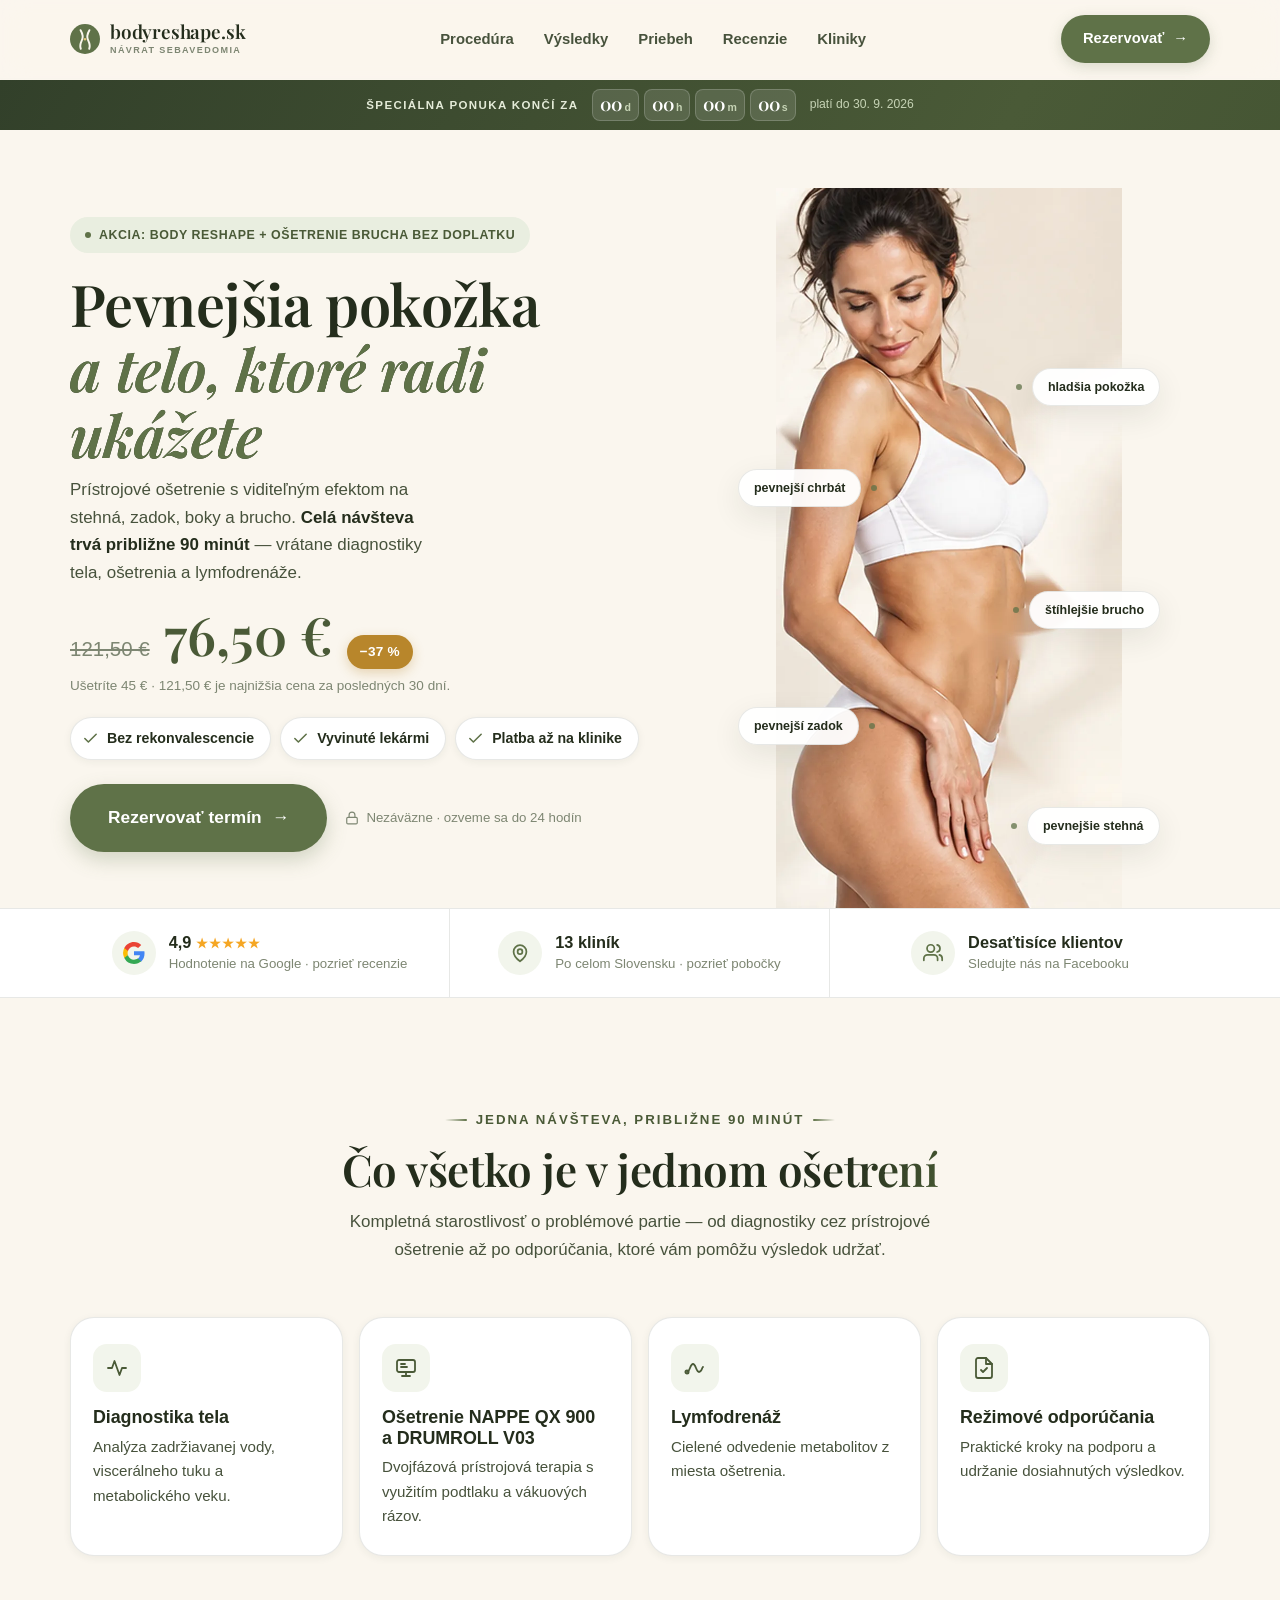
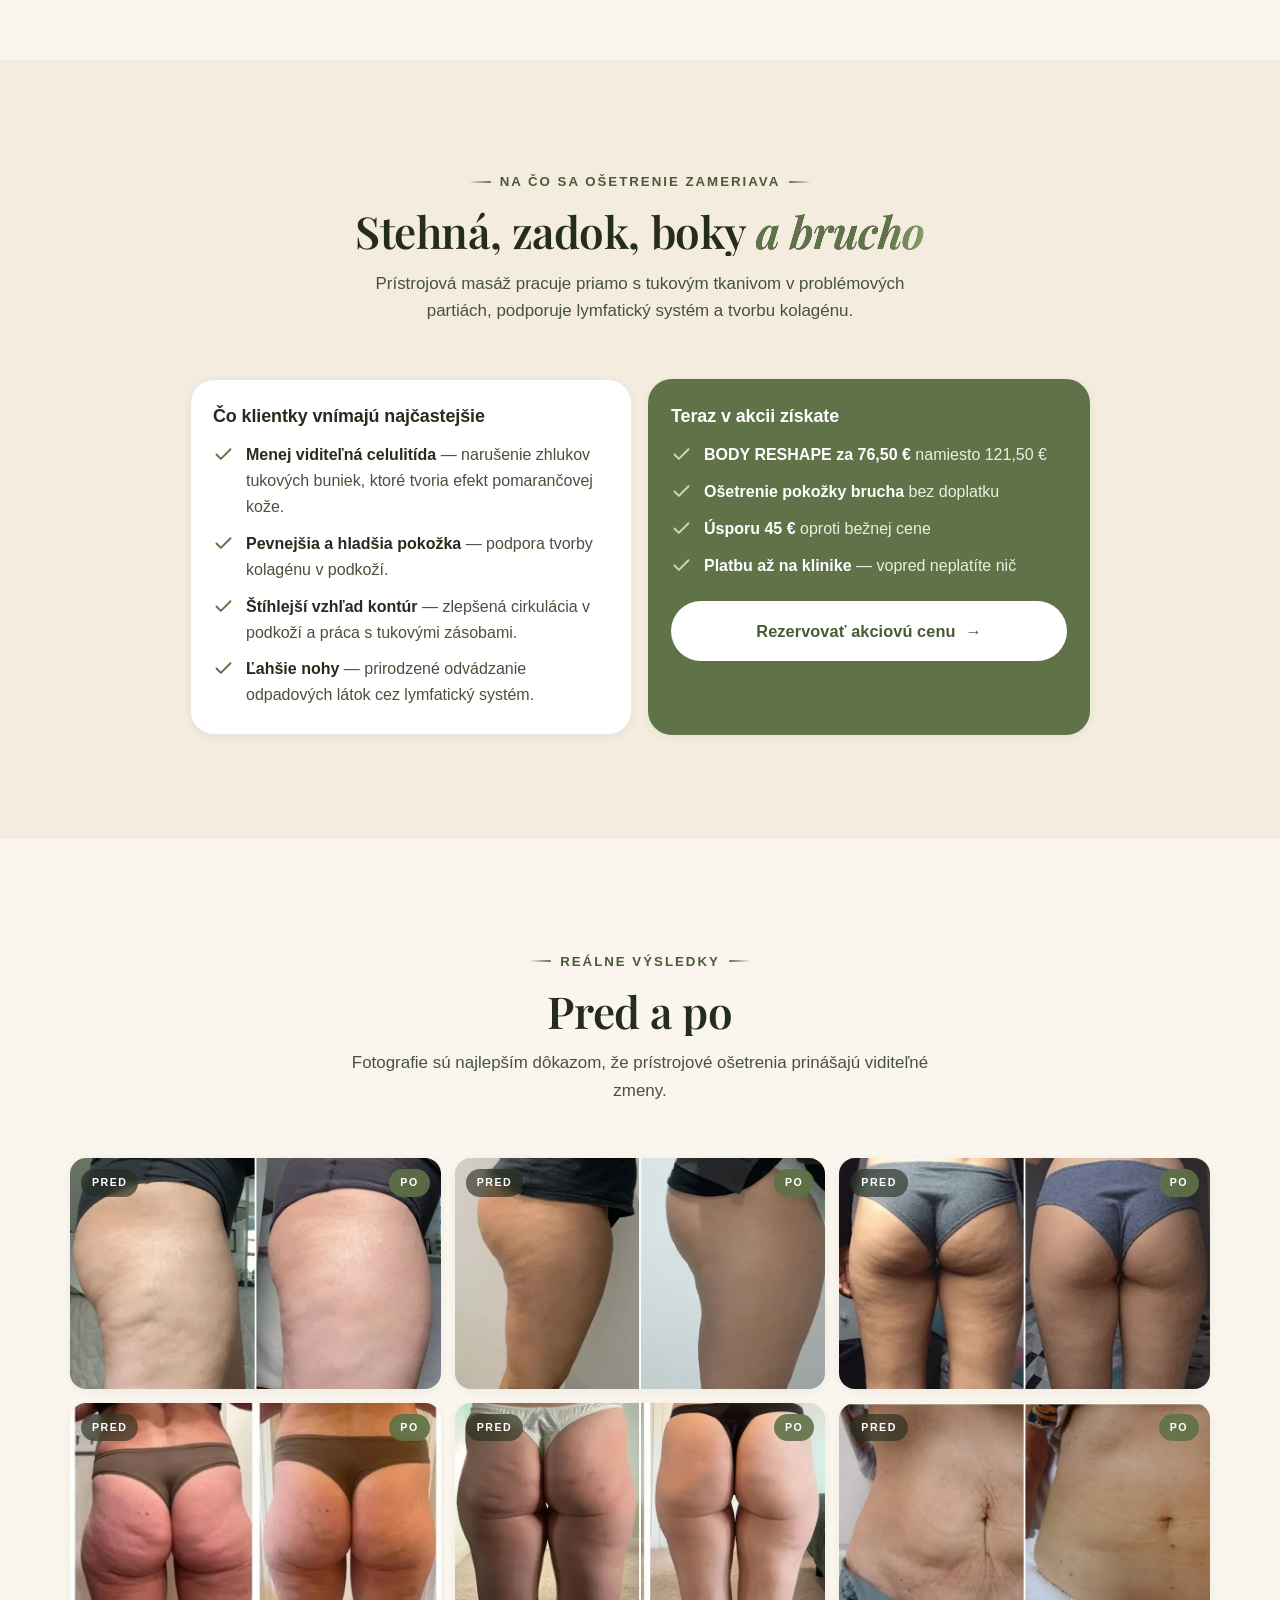
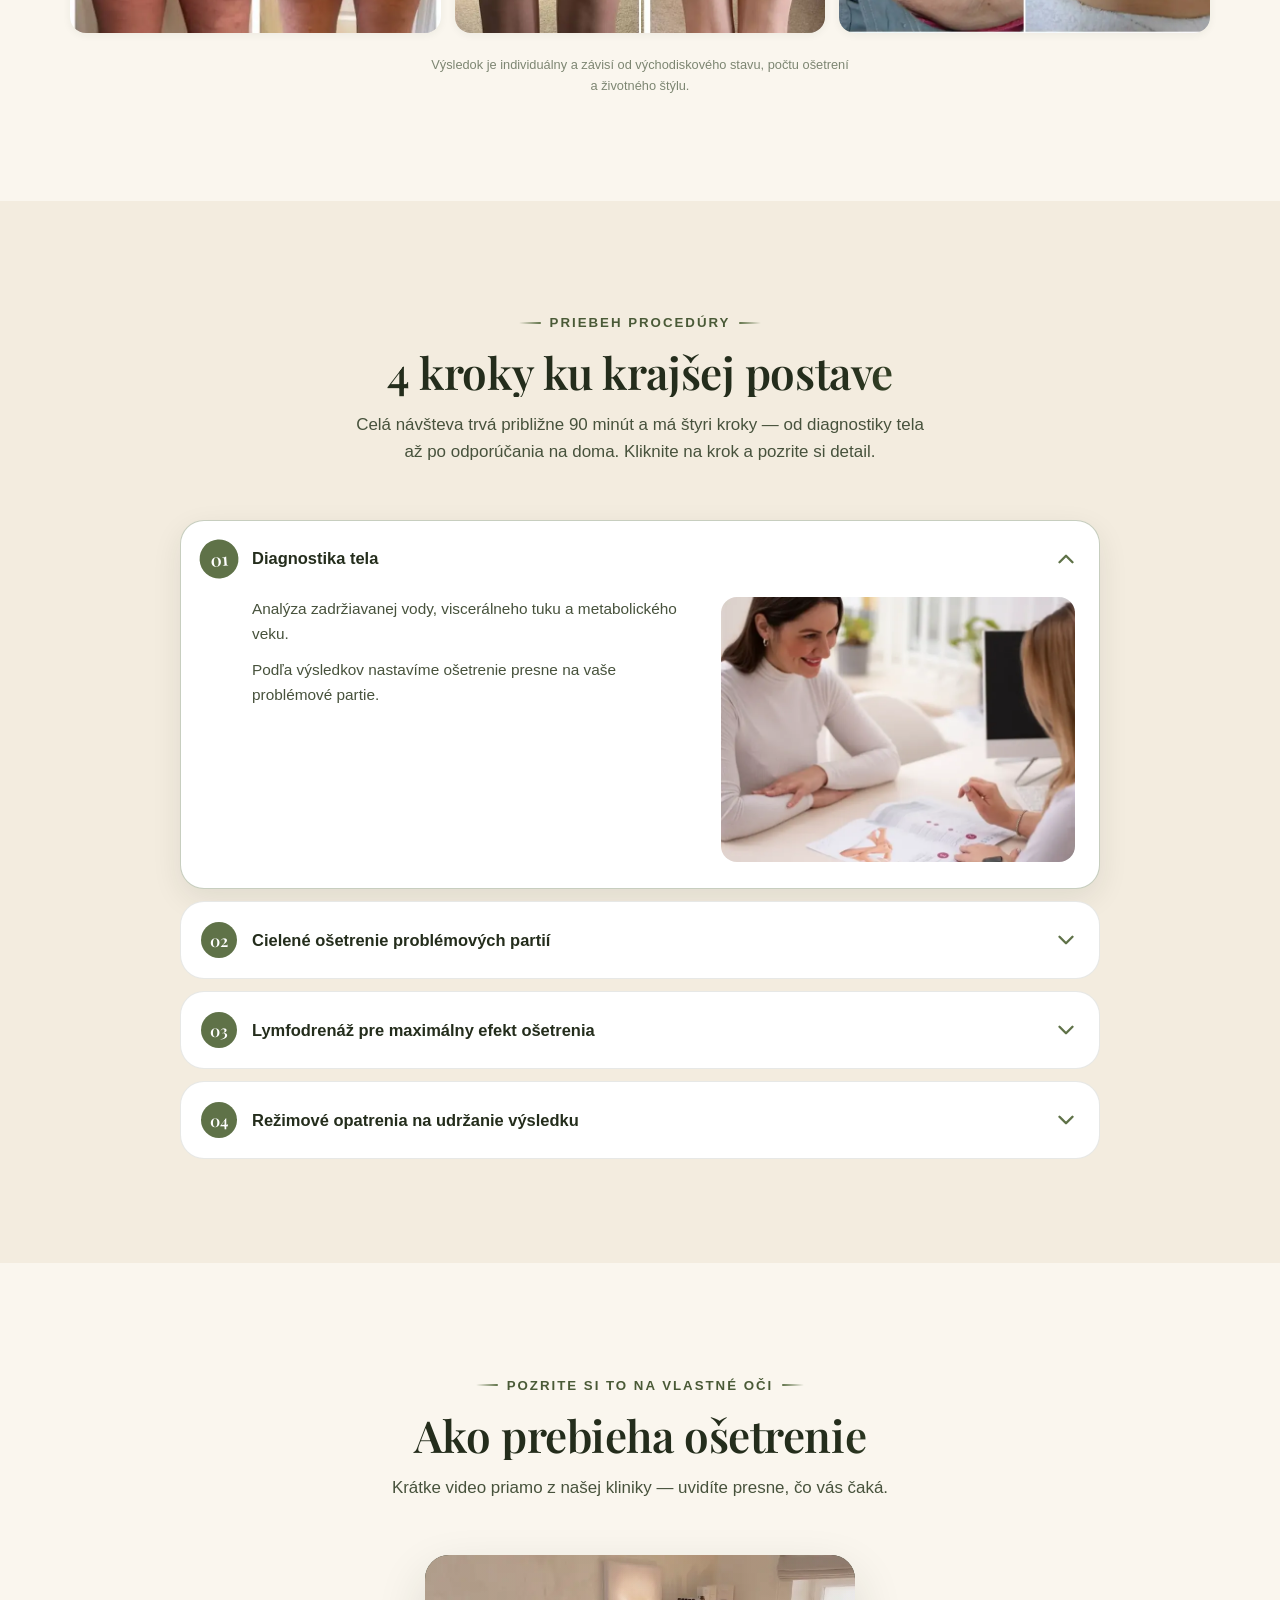
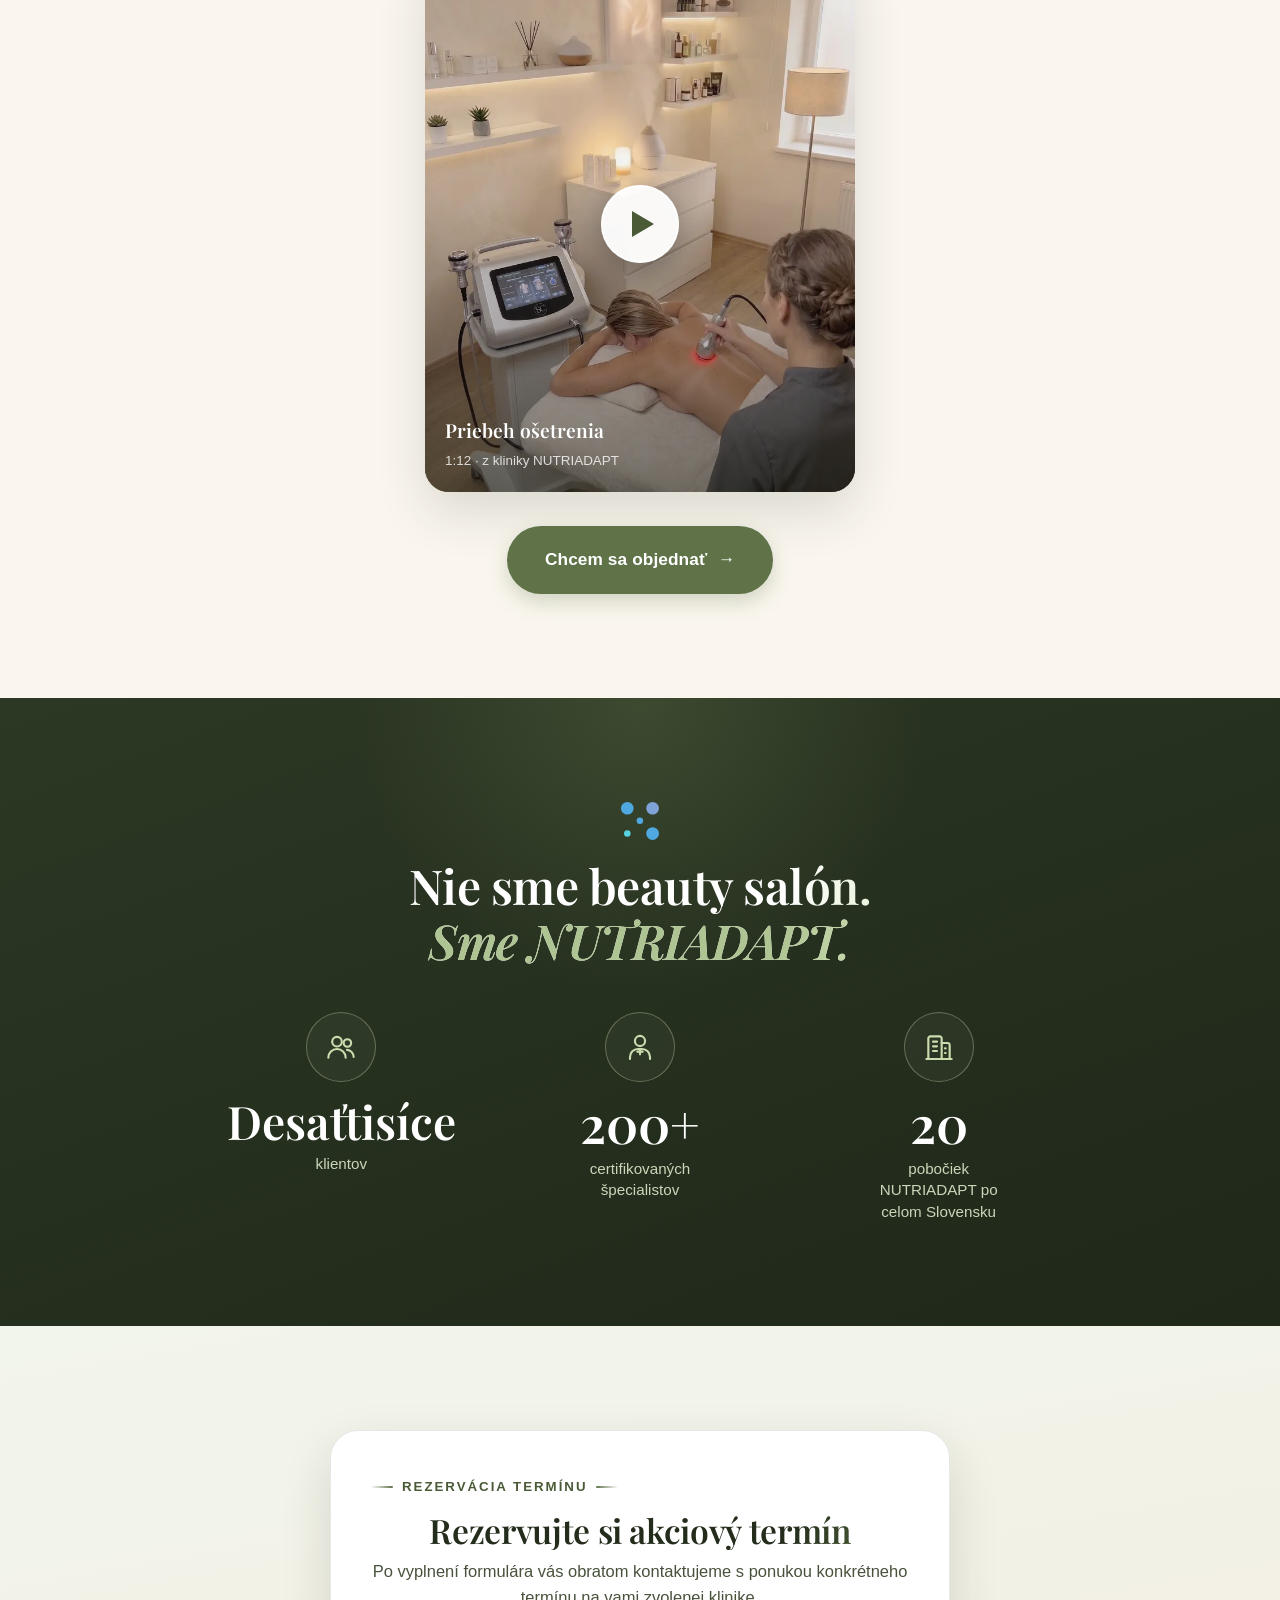
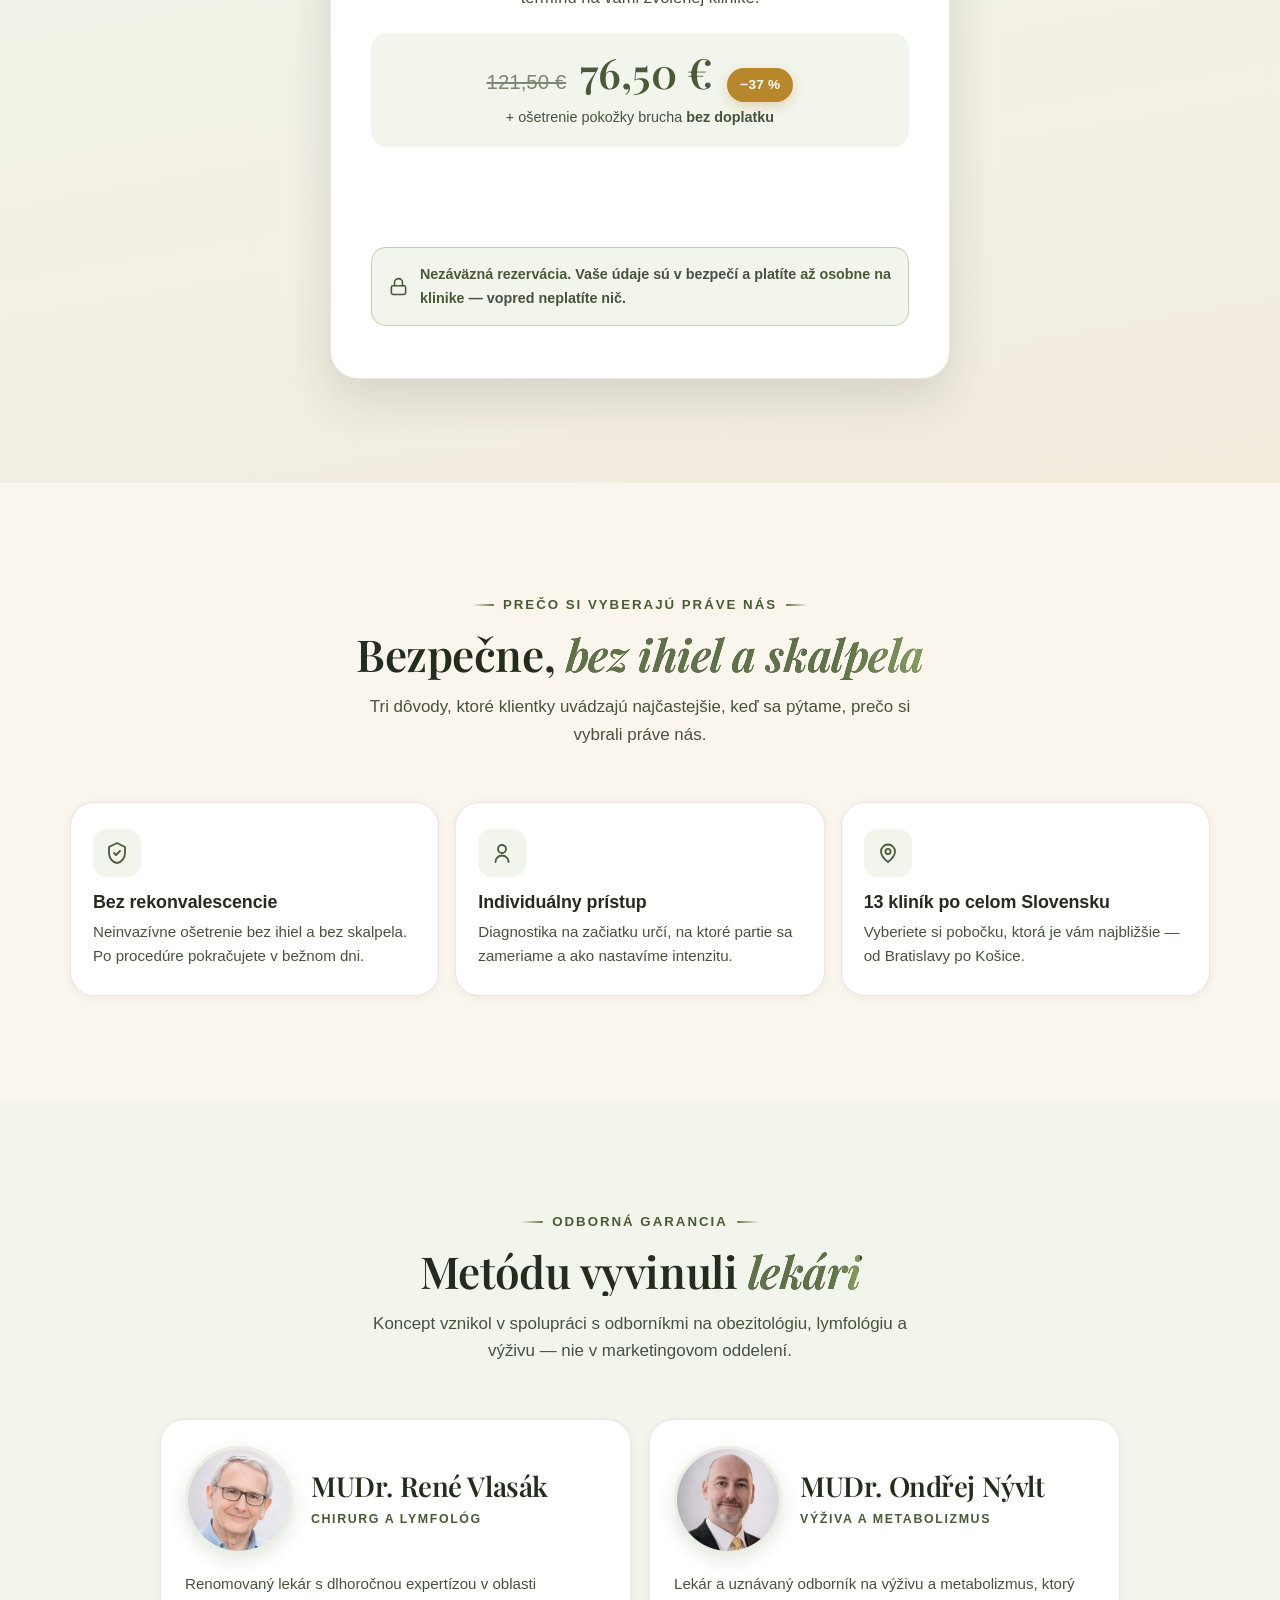
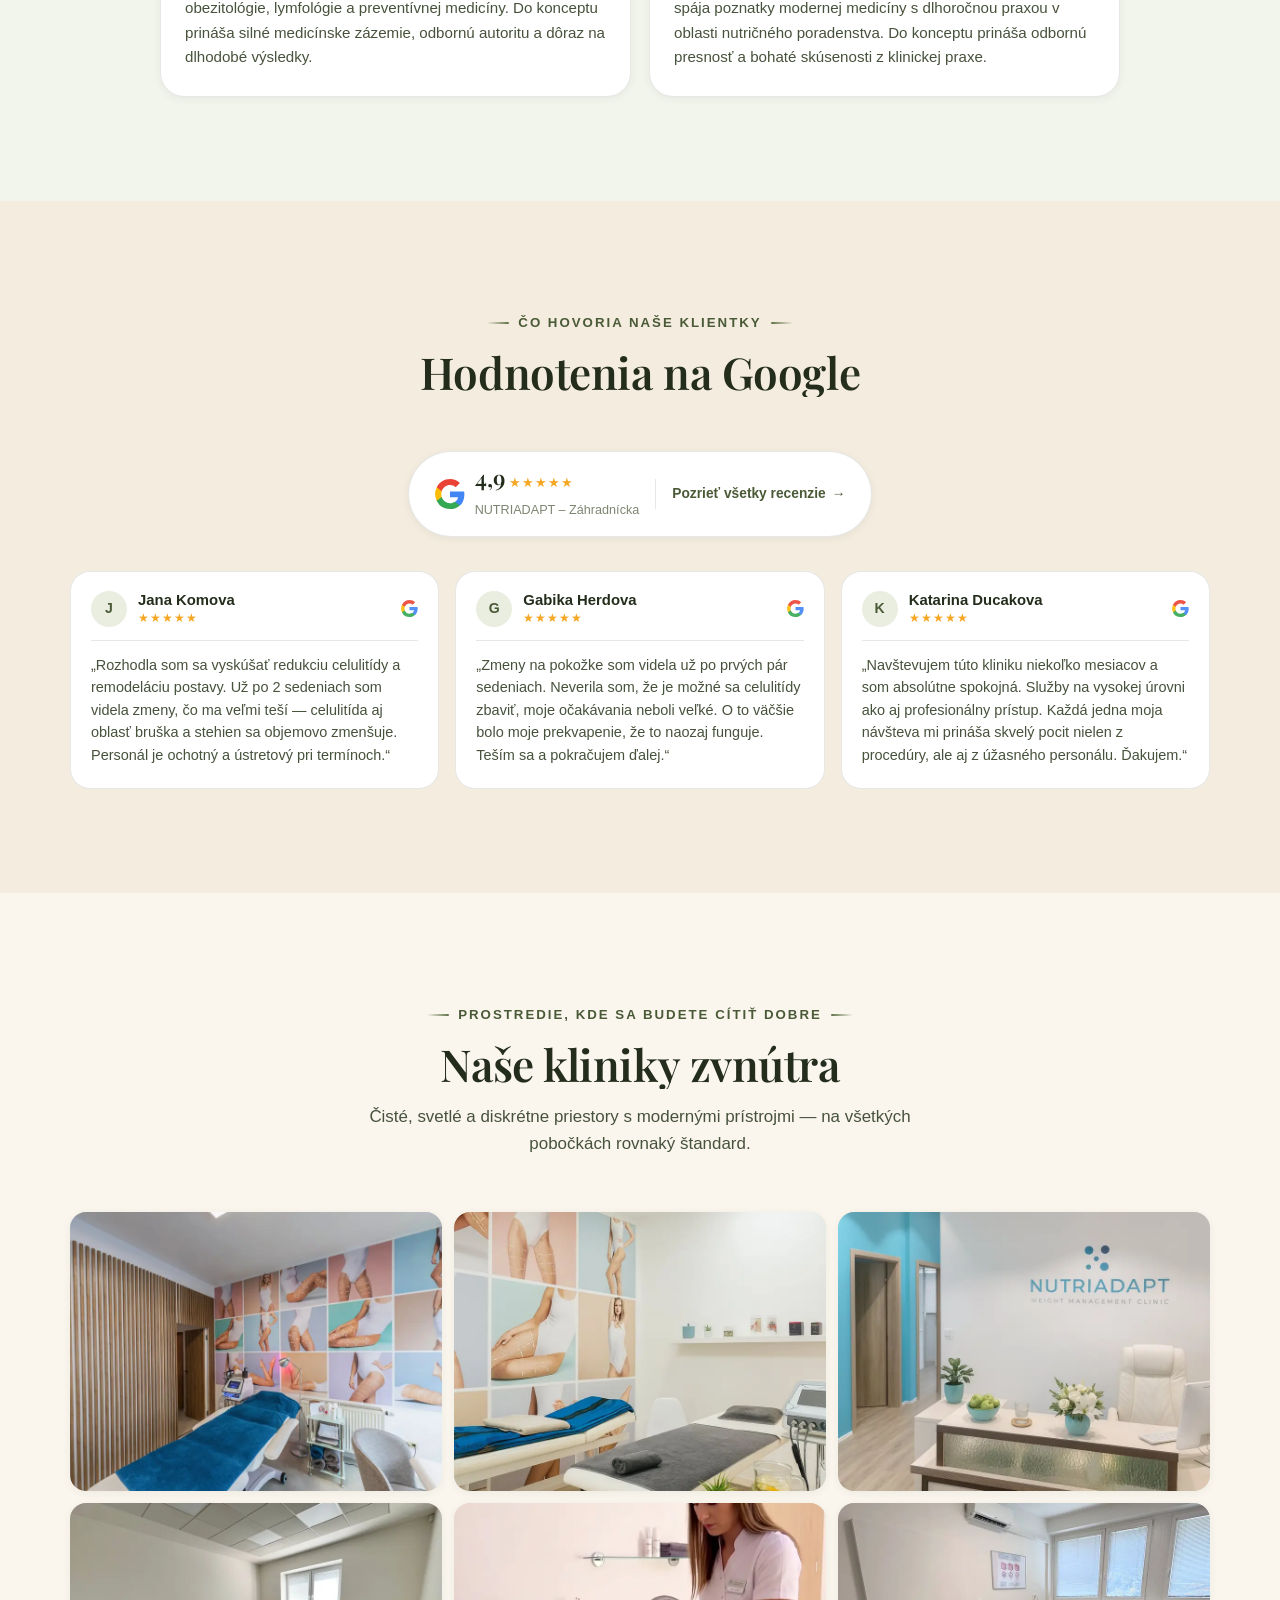
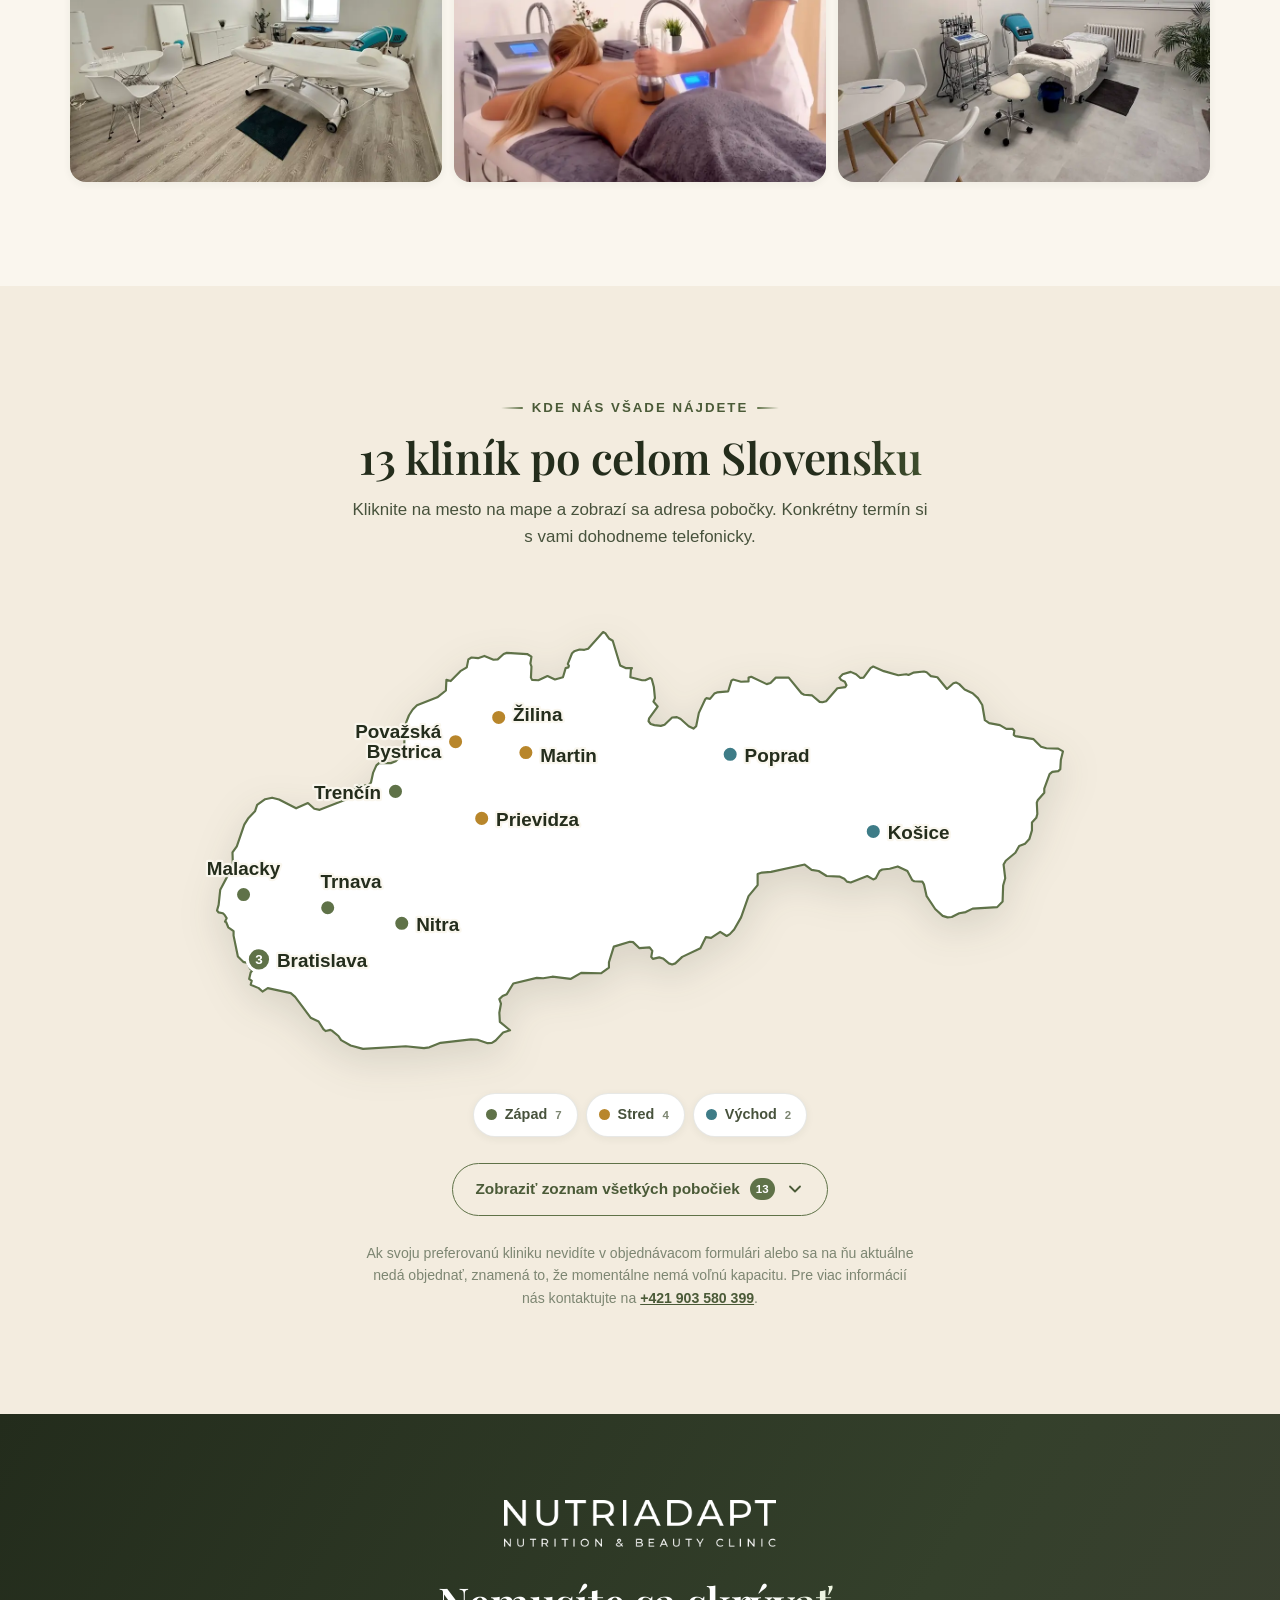
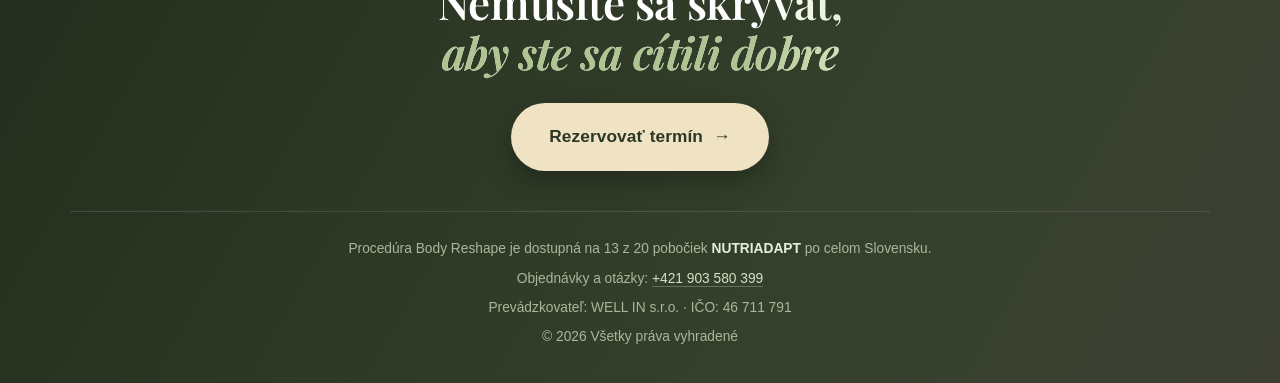
==== commit 3f3286a8: "Add files via upload" ====
--- a/index.html
+++ b/index.html
@@ -3,16 +3,17 @@
 <head>
 <meta charset="utf-8">
 <meta name="viewport" content="width=device-width, initial-scale=1, viewport-fit=cover">
-<title>Ošetrenie celulitídy za 76,50 € | Body Reshape — 13 kliník na Slovensku</title>
-<meta name="description" content="90-minútové prístrojové ošetrenie celulitídy s viditeľným efektom. Teraz za 76,50 € namiesto 121,50 € + ošetrenie brucha bez doplatku. Bez rekonvalescencie, platba až na klinike.">
+<title>Body Reshape — pevnejšia pokožka za 76,50 € | 13 kliník na Slovensku</title>
+<meta name="description" content="Prístrojové ošetrenie pre pevnejšiu a hladšiu pokožku na stehnách, zadku, bokoch a bruchu. Celá návšteva trvá približne 90 minút. Teraz za 76,50 € namiesto 121,50 € + ošetrenie brucha bez doplatku. Platba až na klinike.">
 <meta name="robots" content="index, follow">
 <meta name="theme-color" content="#FAF6EE">
+<meta property="og:site_name" content="bodyreshape.sk">
 <meta property="og:type" content="website">
 <meta property="og:locale" content="sk_SK">
-<meta property="og:title" content="Ošetrenie celulitídy za 76,50 € namiesto 121,50 €">
-<meta property="og:description" content="90-minútové prístrojové ošetrenie na stehná, zadok, boky a brucho. Bez rekonvalescencie. Platba až na klinike.">
+<meta property="og:title" content="Body Reshape — pevnejšia pokožka za 76,50 € namiesto 121,50 €">
+<meta property="og:description" content="Pevnejšia a hladšia pokožka na stehnách, zadku, bokoch a bruchu. Celá návšteva približne 90 minút. Bez rekonvalescencie, platba až na klinike.">
 <meta property="og:image" content="img/pred-po-1.webp">
-<link rel="icon" href="data:image/svg+xml,%3Csvg xmlns='http://www.w3.org/2000/svg' viewBox='0 0 32 32'%3E%3Crect width='32' height='32' rx='8' fill='%235F7248'/%3E%3Cpath d='M23 9c0 7-4.6 11-10 11-1 0-2-.2-2.9-.5C11.6 13.4 16.6 9.6 23 9z' fill='%23FAF6EE'/%3E%3C/svg%3E">
+<link rel="icon" href="data:image/svg+xml,%3Csvg xmlns='http://www.w3.org/2000/svg' viewBox='0 0 32 32'%3E%3Ccircle cx='16' cy='16' r='16' fill='%235F7248'/%3E%3Cpath d='M11.3 6.6C13.9 11 14.1 14.2 12.7 17.2C11.3 20.2 10.1 23.2 11.5 26.4M20.7 6.6C18.1 11 17.9 14.2 19.3 17.2C20.7 20.2 21.9 23.2 20.5 26.4' fill='none' stroke='%23FAF6EE' stroke-width='2.3' stroke-linecap='round'/%3E%3Ccircle cx='16' cy='16.2' r='1.5' fill='%23E2C57A'/%3E%3C/svg%3E">
 
 <link rel="preconnect" href="https://fonts.googleapis.com">
 <link rel="preconnect" href="https://fonts.gstatic.com" crossorigin>
@@ -53,8 +54,27 @@
 h3{font-size:1.12rem; font-family:var(--f-b); font-weight:700; letter-spacing:-.005em}
 p{margin:0 0 1em}
 em{font-style:italic; color:var(--sage)}
+h1,h2,h1 em,h2 em{
+  background-size:270% 100%; background-repeat:no-repeat;
+  -webkit-background-clip:text; background-clip:text; color:transparent; -webkit-text-fill-color:transparent;
+  animation:shimmer 3.4s ease-in-out infinite;
+}
+h1,h2{background-image:linear-gradient(103deg,var(--ink) 0%,var(--ink) 29%,#6E8A4C 41%,#C9A227 50%,#6E8A4C 59%,var(--ink) 71%,var(--ink) 100%)}
+h1 em,h2 em{background-image:linear-gradient(103deg,var(--sage) 0%,var(--sage) 29%,#93B265 41%,#E0BC4A 50%,#93B265 59%,var(--sage) 71%,var(--sage) 100%); animation-delay:.16s}
+@keyframes shimmer{0%,5%{background-position:100% 0} 55%,100%{background-position:0% 0}}
+.ftr h2{background-image:linear-gradient(103deg,#fff 0%,#fff 29%,#D8E8BE 41%,#F5E3A8 50%,#D8E8BE 59%,#fff 71%,#fff 100%)}
+.ftr h2 em{background-image:linear-gradient(103deg,#AFC493 0%,#AFC493 29%,#DFEFC4 41%,#F5E3A8 50%,#DFEFC4 59%,#AFC493 71%,#AFC493 100%)}
+@media(prefers-reduced-motion:reduce){
+  h1,h2{animation:none; -webkit-text-fill-color:var(--ink); color:var(--ink)}
+  h1 em,h2 em{animation:none; -webkit-text-fill-color:var(--sage); color:var(--sage)}
+  .ftr h2{-webkit-text-fill-color:#fff; color:#fff} .ftr h2 em{-webkit-text-fill-color:#AFC493; color:#AFC493}
+}
 .wrap{max-width:var(--maxw); margin:0 auto; padding:0 var(--pad)}
-.eyebrow{font-size:.735rem; letter-spacing:.17em; text-transform:uppercase; font-weight:700; color:var(--sage); margin:0 0 .7rem}
+.eyebrow{display:inline-flex; align-items:center; gap:9px; font-size:.83rem; letter-spacing:.15em; text-transform:uppercase; font-weight:800; color:var(--sage-d); margin:0 0 .85rem}
+.eyebrow::before,.eyebrow::after{content:''; width:22px; height:2px; border-radius:2px; background:linear-gradient(90deg,transparent,var(--sage));
+  animation:ebLine 2.8s ease-in-out infinite}
+.eyebrow::after{background:linear-gradient(90deg,var(--sage),transparent); animation-delay:.25s}
+@keyframes ebLine{0%,100%{opacity:.35; transform:scaleX(.6)} 50%{opacity:1; transform:scaleX(1)}}
 .lead{font-size:1.06rem; color:var(--ink-2); max-width:62ch}
 section{padding:clamp(54px,9vw,104px) 0; position:relative}
 .sec-head{max-width:720px; margin:0 auto clamp(30px,5vw,54px); text-align:center}
@@ -75,6 +95,7 @@
   background:radial-gradient(circle at var(--mx,50%) var(--my,50%),rgba(255,255,255,.35),transparent 55%);
   opacity:0; transition:opacity .3s;
 }
+@keyframes btnShine{0%,8%{left:-55%} 46%,100%{left:125%}}
 .btn .ar{transition:transform .25s cubic-bezier(.2,.8,.3,1)}
 .btn:hover{background:var(--sage-d); transform:translateY(-2px); box-shadow:0 14px 30px rgba(95,114,72,.34)}
 .btn:hover::after{opacity:1}
@@ -87,11 +108,17 @@
 @media(min-width:620px){.btn--lg{width:auto}}
 
 /* ---------- Hlavička ---------- */
-.hdr{position:sticky; top:0; z-index:60; background:rgba(250,246,238,.82); backdrop-filter:saturate(1.6) blur(14px); -webkit-backdrop-filter:saturate(1.6) blur(14px); border-bottom:1px solid transparent; transition:border-color .3s, box-shadow .3s, background .3s}
+.hdr{position:sticky; top:env(safe-area-inset-top,0px); z-index:60; background:rgba(250,246,238,.82); backdrop-filter:saturate(1.6) blur(14px); -webkit-backdrop-filter:saturate(1.6) blur(14px); border-bottom:1px solid transparent; transition:border-color .3s, box-shadow .3s, background .3s}
 .hdr.is-stuck{border-bottom-color:var(--line); box-shadow:0 4px 20px rgba(36,45,28,.05)}
 .hdr__in{display:flex; align-items:center; justify-content:space-between; gap:16px; height:66px}
 .logo{display:flex; align-items:center; gap:10px; text-decoration:none; flex-shrink:0}
-.logo svg{width:30px; height:30px; flex-shrink:0}
+.logo .mark{width:30px; height:30px; flex-shrink:0; transition:transform .45s cubic-bezier(.2,.8,.3,1)}
+.logo:hover .mark{transform:scale(1.08)}
+.mark--br path{stroke-dasharray:24; stroke-dashoffset:24; animation:brDraw 1.1s cubic-bezier(.4,0,.2,1) .2s forwards}
+.mark--br .br-r{animation-delay:.35s}
+@keyframes brDraw{to{stroke-dashoffset:0}}
+.logo:hover .mark--br .br-l{transform:translateX(.5px)} .logo:hover .mark--br .br-r{transform:translateX(-.5px)}
+.mark--br path{transition:transform .4s cubic-bezier(.2,.8,.3,1)}
 .logo b{font-family:var(--f-d); font-weight:600; font-size:1.18rem; letter-spacing:-.01em; display:block; line-height:1.1}
 .logo small{display:block; font-size:.565rem; letter-spacing:.155em; text-transform:uppercase; color:var(--muted); font-weight:700; margin-top:2px; line-height:1.3}
 .nav{display:none; gap:30px}
@@ -120,7 +147,8 @@
 @keyframes pulse{0%,100%{opacity:1;transform:scale(1)}50%{opacity:.35;transform:scale(.7)}}
 .hero h1{margin-bottom:.55rem}
 .hero h1 em{display:block}
-.hero__sub{font-size:1.06rem; color:var(--ink-2); max-width:34ch; margin-bottom:22px}
+.hero__sub{font-size:1.06rem; color:var(--ink-2); max-width:40ch; margin-bottom:22px}
+.hero__sub strong{color:var(--ink); font-weight:700}
 .price{display:flex; align-items:baseline; flex-wrap:wrap; gap:10px 14px; margin-bottom:6px}
 .price__old{font-size:1.28rem; color:var(--muted); text-decoration:line-through; text-decoration-thickness:1.5px}
 .price__new{font-family:var(--f-d); font-size:clamp(2.5rem,9vw,3.3rem); font-weight:600; color:var(--sage-d); line-height:1}
@@ -129,7 +157,9 @@
 .usp{list-style:none; margin:0 0 24px; padding:0; display:flex; flex-wrap:wrap; gap:9px}
 .usp li{display:inline-flex; align-items:center; gap:8px; background:var(--white); border:1px solid var(--line); border-radius:100px; padding:9px 16px 9px 11px; font-size:.885rem; font-weight:650; box-shadow:var(--shadow-s); transition:transform .2s, box-shadow .2s}
 .usp li:hover{transform:translateY(-2px); box-shadow:var(--shadow-m)}
-.usp svg{width:17px; height:17px; color:var(--sage); flex-shrink:0}
+.usp svg{width:17px; height:17px; color:var(--sage); flex-shrink:0; animation:tickPop 3.2s ease-in-out infinite}
+.usp li:nth-child(2) svg{animation-delay:.35s} .usp li:nth-child(3) svg{animation-delay:.7s}
+@keyframes tickPop{0%,84%,100%{transform:scale(1)} 92%{transform:scale(1.32)}}
 .hero__cta{display:flex; flex-direction:column; gap:10px; align-items:flex-start}
 .hero__cta .btn{width:100%}
 .hero__micro{font-size:.83rem; color:var(--muted); display:flex; align-items:center; gap:7px}
@@ -138,15 +168,28 @@
 .hero__ph{position:relative; width:100%; max-width:480px; margin:0 auto}
 .hero__ph::after{content:''; position:absolute; left:0; right:0; bottom:0; height:64px; background:linear-gradient(to top,var(--cream),rgba(250,246,238,0)); pointer-events:none}
 .hero__ph img{width:100%}
-.tag{position:absolute; background:rgba(255,255,255,.93); backdrop-filter:blur(6px); border:1px solid var(--line); border-radius:100px; padding:8px 15px; font-size:.79rem; font-weight:700; color:var(--ink); box-shadow:var(--shadow-m); white-space:nowrap; opacity:0; animation:tagIn .7s cubic-bezier(.2,.8,.3,1) forwards}
-.tag::before{content:''; position:absolute; width:7px; height:7px; border-radius:50%; background:var(--sage); top:50%; margin-top:-3.5px}
-.tag{max-width:46%}
-.tag--1{top:24%; left:10px; animation-delay:.5s}  .tag--1::before{right:-16px}
-.tag--2{top:55%; right:10px; animation-delay:.72s} .tag--2::before{left:-16px}
-.tag--3{top:79%; left:10px; animation-delay:.94s}  .tag--3::before{right:-16px}
-@keyframes tagIn{from{opacity:0; transform:translateY(12px) scale(.94)} to{opacity:1; transform:none}}
-@media(min-width:560px){.hero__media{margin-left:0;margin-right:0} .tag--1,.tag--3{left:0} .tag--2{right:0}}
-@media(min-width:980px){.tag--1,.tag--3{left:-34px} .tag--2{right:-34px} .tag{max-width:none}}
+.tag{position:absolute; opacity:0; z-index:2; cursor:pointer; -webkit-tap-highlight-color:transparent;
+  animation:tagIn .7s cubic-bezier(.2,.8,.3,1) var(--din) forwards, tagFloat 5.4s ease-in-out var(--dfl) infinite}
+.tag b{display:block; background:rgba(255,255,255,.94); -webkit-backdrop-filter:blur(6px); backdrop-filter:blur(6px);
+  border:1px solid var(--line); border-radius:100px; padding:8px 15px; font-size:.78rem; font-weight:700; color:var(--ink);
+  box-shadow:var(--shadow-m); white-space:nowrap;
+  transition:transform .32s cubic-bezier(.2,.8,.3,1), background .32s, color .32s, box-shadow .32s, border-color .32s}
+.tag::before{content:''; position:absolute; width:6px; height:6px; border-radius:50%; background:var(--sage); opacity:.75; top:50%; margin-top:-3px;
+  animation:dotPulse 2.6s ease-out infinite; animation-delay:var(--dfl); transition:opacity .3s, box-shadow .3s, background .3s}
+.tag:hover b,.tag.is-on b{background:var(--sage); color:#fff; border-color:var(--sage); transform:scale(1.08);
+  box-shadow:0 14px 30px rgba(95,114,72,.36)}
+.tag:hover::before,.tag.is-on::before{background:#fff; opacity:1; box-shadow:0 0 0 3px var(--sage)}
+.tag--1{top:25%; right:10px; --din:.45s; --dfl:1.15s}  .tag--1::before{left:-16px}
+.tag--2{top:39%; left:10px; --din:.62s; --dfl:1.32s}   .tag--2::before{right:-16px}
+.tag--3{top:56%; right:10px; --din:.79s; --dfl:1.49s}  .tag--3::before{left:-16px}
+.tag--4{top:72%; left:10px; --din:.96s; --dfl:1.66s}   .tag--4::before{right:-16px}
+.tag--5{top:86%; right:10px; --din:1.13s; --dfl:1.83s} .tag--5::before{left:-16px}
+@keyframes tagIn{from{opacity:0; transform:translateY(14px) scale(.92)} to{opacity:1; transform:none}}
+@keyframes tagFloat{0%,100%{opacity:1; transform:translateY(0)} 50%{opacity:1; transform:translateY(-7px)}}
+@keyframes dotPulse{0%{box-shadow:0 0 0 0 rgba(95,114,72,.45)} 70%,100%{box-shadow:0 0 0 9px rgba(95,114,72,0)}}
+@media(min-width:560px){.hero__media{margin-left:0;margin-right:0} .tag--2,.tag--4{left:0} .tag--1,.tag--3,.tag--5{right:0}}
+@media(min-width:980px){.tag--2,.tag--4{left:-38px} .tag--1,.tag--3,.tag--5{right:-38px}}
+@media(max-width:400px){.tag b{font-size:.715rem; padding:7px 12px}}
 @media(min-width:980px){
   .hero__grid{grid-template-columns:1.05fr .95fr; align-items:end; gap:40px}
   .hero{padding-top:52px}
@@ -166,9 +209,11 @@
 .trust__i:last-child{border-bottom:0}
 .trust__i:hover{background:var(--sage-xl)}
 .trust__i strong{display:block; font-size:1.02rem; line-height:1.25}
-.trust__i span{display:block; font-size:.83rem; color:var(--muted)}
-.trust__ic{width:42px; height:42px; border-radius:50%; background:var(--sage-xl); display:grid; place-items:center; flex-shrink:0}
-.trust__ic svg{width:22px;height:22px}
+.trust__i strong+span{display:block; font-size:.83rem; color:var(--muted)}
+.trust__i>span:not(.trust__ic){display:block}
+.trust__i .trust__ic{width:44px; height:44px; border-radius:50%; background:var(--sage-xl); display:flex; align-items:center; justify-content:center; flex-shrink:0; transition:background .3s, transform .35s}
+.trust__i:hover .trust__ic{transform:scale(1.1)}
+.trust__ic svg{width:22px;height:22px;flex-shrink:0}
 .stars{color:#F5A623; letter-spacing:1px; font-size:.82rem}
 @media(min-width:760px){
   .trust__in{grid-template-columns:repeat(3,1fr)}
@@ -177,27 +222,49 @@
 }
 
 /* ---------- Odpočet ---------- */
-.cd{background:linear-gradient(135deg,#32402A,#4A5A37); color:#fff; padding:22px 0}
-.cd__in{display:flex; flex-direction:column; align-items:center; gap:14px; text-align:center}
-.cd__lbl{font-size:.755rem; letter-spacing:.16em; text-transform:uppercase; font-weight:700; color:#D9E2CC}
-.cd__t{display:flex; gap:9px}
-.cd__u{background:rgba(255,255,255,.1); border:1px solid rgba(255,255,255,.16); border-radius:12px; min-width:62px; padding:9px 6px 7px}
-.cd__u b{display:block; font-family:var(--f-d); font-size:1.75rem; font-weight:600; line-height:1; font-variant-numeric:tabular-nums}
-.cd__u span{display:block; font-size:.63rem; letter-spacing:.11em; text-transform:uppercase; color:#C6D3B5; margin-top:5px}
-.cd__note{font-size:.8rem; color:#C6D3B5; margin:0}
-@media(min-width:760px){.cd__in{flex-direction:row; justify-content:center; gap:26px} .cd__note{margin-left:6px}}
+.cd{background:linear-gradient(120deg,#32402A,#4A5A37,#3A4B2C,#4A5A37,#32402A); background-size:320% 100%; color:#fff; padding:8px 0;
+  animation:cdFlow 11s ease-in-out infinite; position:relative; z-index:5}
+@keyframes cdFlow{0%,100%{background-position:0% 0} 50%{background-position:100% 0}}
+.cd__in{display:flex; align-items:center; justify-content:center; gap:10px 14px; flex-wrap:wrap; text-align:center}
+.cd__lbl{font-size:.72rem; letter-spacing:.12em; text-transform:uppercase; font-weight:800; color:#E4EBD8; white-space:nowrap}
+.cd__long{display:none}
+.cd__t{display:flex; gap:5px}
+.cd__u{display:flex; align-items:baseline; gap:2px; background:rgba(255,255,255,.12); border:1px solid rgba(255,255,255,.18); border-radius:8px; padding:4px 7px}
+.cd__u b{font-family:var(--f-d); font-size:1.06rem; font-weight:600; line-height:1.1; font-variant-numeric:tabular-nums; display:inline-block}
+.cd__u b.pop{animation:numFlip .55s cubic-bezier(.2,.8,.3,1)}
+@keyframes numFlip{0%{transform:translateY(-3px) scale(1.14); opacity:.55; color:#E4D08A} 100%{transform:none; opacity:1}}
+.cd__u span{font-size:.66rem; font-weight:700; color:#C6D3B5}
+.cd__note{display:none; font-size:.76rem; color:#C6D3B5}
+@media(min-width:600px){.cd{padding:9px 0} .cd__long{display:inline} .cd__short{display:none} .cd__note{display:inline} .cd__u b{font-size:1.14rem}}
 
 /* ---------- Karty / mriežky ---------- */
 .grid{display:grid; gap:16px}
 @media(min-width:640px){.grid--2{grid-template-columns:repeat(2,1fr)}}
 @media(min-width:900px){.grid--4{grid-template-columns:repeat(4,1fr)} .grid--3{grid-template-columns:repeat(3,1fr)}}
-.card{background:var(--white); border:1px solid var(--line); border-radius:var(--r-l); padding:26px 22px; box-shadow:var(--shadow-s); transition:transform .3s cubic-bezier(.2,.8,.3,1), box-shadow .3s, border-color .3s}
-.card:hover{transform:translateY(-5px); box-shadow:var(--shadow-m); border-color:rgba(95,114,72,.3)}
-.card__n{font-family:var(--f-d); font-size:.95rem; font-weight:600; color:var(--sage); background:var(--sage-xl); width:38px; height:38px; border-radius:50%; display:grid; place-items:center; margin-bottom:15px}
+.card{position:relative; overflow:hidden; background:var(--white); border:1px solid var(--line); border-radius:var(--r-l); padding:26px 22px; box-shadow:var(--shadow-s); cursor:default;
+  transition:transform .38s cubic-bezier(.2,.8,.3,1), box-shadow .38s, border-color .38s, background .38s}
+.card::before{content:''; position:absolute; left:0; right:0; top:0; height:4px; border-radius:4px 4px 0 0; z-index:2;
+  background:linear-gradient(90deg,var(--sage),#9DBA6E,var(--gold),#9DBA6E,var(--sage));
+  transform:scaleX(0); transform-origin:left; transition:transform .5s cubic-bezier(.2,.8,.3,1)}
+.card:hover::before,.card.is-on::before{transform:scaleX(1)}
+/* slabý spoločný dych rámčekov — všetky karty naraz */
+.card::after{content:''; position:absolute; inset:0; border-radius:inherit; border:1.5px solid rgba(95,114,72,0); pointer-events:none;
+  animation:ringBreath 4.6s ease-in-out infinite}
+.card:hover::after,.card.is-on::after{animation:none; border-color:transparent}
+@keyframes ringBreath{0%,100%{border-color:rgba(95,114,72,0)} 50%{border-color:rgba(95,114,72,.3)}}
+.card:hover,.card.is-on{transform:translateY(-10px); box-shadow:0 26px 52px rgba(36,45,28,.17); border-color:var(--sage)}
+.card:not([style]):hover,.card:not([style]).is-on{background:linear-gradient(175deg,#fff 30%,var(--sage-xl))}
+.card:hover .ic,.card.is-on .ic{background:var(--sage); transform:rotate(-8deg) scale(1.14); box-shadow:0 10px 22px rgba(95,114,72,.4)}
+.card:hover .ic svg,.card.is-on .ic svg{color:#fff}
+.card:hover h3,.card.is-on h3{color:var(--sage-d)}
+.card h3{transition:color .32s}
+.card__n{font-family:var(--f-d); font-size:.95rem; font-weight:600; color:var(--sage); background:var(--sage-xl); width:38px; height:38px; border-radius:50%; display:flex; align-items:center; justify-content:center; margin-bottom:15px}
 .card h3{margin-bottom:.45rem}
 .card p{font-size:.945rem; color:var(--ink-2); margin:0}
-.ic{width:44px;height:44px;border-radius:13px;background:var(--sage-xl);display:grid;place-items:center;margin-bottom:15px}
-.ic svg{width:23px;height:23px;color:var(--sage-d)}
+.ic{width:48px;height:48px;border-radius:14px;background:var(--sage-xl);display:flex;align-items:center;justify-content:center;margin-bottom:15px;
+  transition:background .35s, transform .45s cubic-bezier(.2,.8,.3,1), box-shadow .35s}
+.ic svg{width:24px;height:24px;color:var(--sage-d); transition:color .32s; animation:icFloat 3.2s ease-in-out infinite}
+@keyframes icFloat{0%,100%{transform:translateY(0) scale(1)} 50%{transform:translateY(-4px) scale(1.06)}}
 
 /* ---------- Výsledky (zoznam) ---------- */
 .checks{list-style:none;margin:0;padding:0;display:grid;gap:11px}
@@ -209,14 +276,41 @@
 .ba{display:grid; gap:14px}
 @media(min-width:640px){.ba{grid-template-columns:repeat(2,1fr)}}
 @media(min-width:1000px){.ba{grid-template-columns:repeat(3,1fr)}}
-.ba__i{position:relative; border-radius:var(--r); overflow:hidden; background:#EEE9DF; box-shadow:var(--shadow-s); transition:transform .35s cubic-bezier(.2,.8,.3,1), box-shadow .35s}
-.ba__i:hover{transform:translateY(-4px); box-shadow:var(--shadow-m)}
+.ba__i{position:relative; display:block; width:100%; padding:0; border:0; font:inherit; color:inherit; cursor:zoom-in;
+  border-radius:var(--r); overflow:hidden; background:#EEE9DF; box-shadow:var(--shadow-s);
+  transition:transform .35s cubic-bezier(.2,.8,.3,1), box-shadow .35s; -webkit-tap-highlight-color:transparent}
+.ba__i:hover{transform:translateY(-5px); box-shadow:var(--shadow-l)}
+.ba__i:focus-visible{outline:3px solid var(--sage); outline-offset:3px}
+.ba__i .zoom{position:absolute; right:11px; bottom:11px; width:32px; height:32px; border-radius:50%;
+  background:rgba(255,255,255,.92); display:flex; align-items:center; justify-content:center;
+  opacity:0; transform:scale(.7); transition:opacity .3s, transform .35s cubic-bezier(.2,.8,.3,1); box-shadow:var(--shadow-s)}
+.ba__i .zoom svg{width:16px;height:16px;color:var(--sage-d)}
+.ba__i:hover .zoom{opacity:1; transform:scale(1)}
+.ba__i b.q{animation:poPulse 2.6s ease-in-out infinite}
+@keyframes poPulse{0%,100%{box-shadow:0 0 0 0 rgba(95,114,72,.5)} 55%{box-shadow:0 0 0 8px rgba(95,114,72,0)}}
 .ba__i img{width:100%; aspect-ratio:804/500; object-fit:cover; transition:transform .5s cubic-bezier(.2,.8,.3,1)}
 .ba__i:hover img{transform:scale(1.035)}
 .ba__i b{position:absolute; top:11px; font-size:.665rem; letter-spacing:.14em; text-transform:uppercase; font-weight:800; padding:5px 11px; border-radius:100px; backdrop-filter:blur(4px)}
 .ba__i b.p{left:11px; background:rgba(36,45,28,.62); color:#fff}
 .ba__i b.q{right:11px; background:rgba(95,114,72,.9); color:#fff}
 .disclaimer{font-size:.8rem; color:var(--muted); text-align:center; margin:22px auto 0; max-width:60ch}
+
+/* ---------- Zväčšená fotka ---------- */
+.lb[hidden]{display:none !important}
+.lb{position:fixed; inset:0; z-index:200; background:rgba(18,24,14,.88); -webkit-backdrop-filter:blur(6px); backdrop-filter:blur(6px);
+  display:flex; align-items:center; justify-content:center; padding:20px; opacity:0; transition:opacity .28s}
+.lb.on{opacity:1}
+.lb__f{margin:0; position:relative; max-width:min(94vw,860px); width:100%; transform:scale(.94); transition:transform .34s cubic-bezier(.2,.8,.3,1)}
+.lb.on .lb__f{transform:scale(1)}
+.lb__f img{width:100%; max-height:76vh; object-fit:contain; border-radius:18px; box-shadow:0 30px 70px rgba(0,0,0,.5); background:#EEE9DF}
+.lb__f figcaption{display:flex; justify-content:space-between; margin-top:14px; padding:0 4px}
+.lb__f figcaption b{font-size:.7rem; letter-spacing:.15em; text-transform:uppercase; font-weight:800; padding:6px 14px; border-radius:100px; color:#fff}
+.lb__f figcaption b:first-child{background:rgba(255,255,255,.2)}
+.lb__f figcaption b:last-child{background:var(--sage)}
+.lb__x{position:absolute; top:-46px; right:0; width:38px; height:38px; border-radius:50%; border:0; background:rgba(255,255,255,.16);
+  color:#fff; font-size:1.5rem; line-height:1; display:flex; align-items:center; justify-content:center; transition:background .25s, transform .25s}
+.lb__x:hover{background:rgba(255,255,255,.3); transform:rotate(90deg)}
+body.lb-open{overflow:hidden}
 
 /* ---------- Kroky (accordion) ---------- */
 .steps{display:grid; gap:12px; max-width:920px; margin:0 auto}
@@ -225,7 +319,10 @@
 .step__h{display:flex; align-items:center; gap:15px; width:100%; background:none; border:0; text-align:left; padding:20px 20px; color:inherit; transition:background .2s}
 .step__h:hover{background:var(--sage-xl)}
 .step__h:focus-visible{outline:3px solid var(--sage); outline-offset:-3px}
-.step__n{font-family:var(--f-d); font-size:1.02rem; font-weight:600; color:#fff; background:var(--sage); width:36px; height:36px; border-radius:50%; display:grid; place-items:center; flex-shrink:0; transition:transform .3s}
+.step__n{font-family:var(--f-d); font-size:1.02rem; font-weight:600; color:#fff; background:var(--sage); width:36px; height:36px; border-radius:50%; display:flex; align-items:center; justify-content:center; flex-shrink:0; transition:transform .3s}
+.step:not(.open) .step__n{animation:numRing 2.6s ease-out infinite}
+.step:nth-child(2) .step__n{animation-delay:.3s} .step:nth-child(3) .step__n{animation-delay:.6s} .step:nth-child(4) .step__n{animation-delay:.9s}
+@keyframes numRing{0%{box-shadow:0 0 0 0 rgba(95,114,72,.45)} 60%,100%{box-shadow:0 0 0 11px rgba(95,114,72,0)}}
 .step.open .step__n{transform:scale(1.08) rotate(-4deg)}
 .step__t{flex:1; font-weight:700; font-size:1.03rem; line-height:1.3}
 .step__x{width:26px;height:26px;flex-shrink:0;color:var(--sage);transition:transform .35s cubic-bezier(.2,.8,.3,1)}
@@ -244,8 +341,8 @@
 .vid img{width:100%; aspect-ratio:4/5; object-fit:cover; transition:transform .6s cubic-bezier(.2,.8,.3,1), filter .4s}
 .vid::after{content:''; position:absolute; inset:0; background:linear-gradient(to top,rgba(20,26,15,.55),rgba(20,26,15,.05) 55%)}
 .vid:hover img{transform:scale(1.05)}
-.vid__play{position:absolute; inset:0; display:grid; place-items:center; z-index:2}
-.vid__play i{display:grid; place-items:center; width:78px; height:78px; border-radius:50%; background:rgba(255,255,255,.94); box-shadow:0 10px 32px rgba(0,0,0,.3); transition:transform .3s cubic-bezier(.2,.8,.3,1), background .3s}
+.vid__play{position:absolute; inset:0; display:flex; align-items:center; justify-content:center; z-index:2}
+.vid__play i{display:flex; align-items:center; justify-content:center; width:78px; height:78px; border-radius:50%; background:rgba(255,255,255,.94); box-shadow:0 10px 32px rgba(0,0,0,.3); transition:transform .3s cubic-bezier(.2,.8,.3,1), background .3s}
 .vid__play i::before{content:''; width:0;height:0; border-left:22px solid var(--sage-d); border-top:13px solid transparent; border-bottom:13px solid transparent; margin-left:6px}
 .vid:hover .vid__play i{transform:scale(1.1); background:#fff}
 .vid:active .vid__play i{transform:scale(.94)}
@@ -261,39 +358,53 @@
 .form-box h2{font-size:clamp(1.5rem,5vw,2.1rem); margin-bottom:.5rem}
 .form-box .price{margin-bottom:4px}
 .form-box .price__new{font-size:clamp(2.1rem,7vw,2.6rem)}
-.form-note{display:flex; gap:9px; align-items:flex-start; font-size:.855rem; color:var(--muted); margin-top:16px}
-.form-note svg{width:16px;height:16px;flex-shrink:0;margin-top:3px;color:var(--sage)}
+.form-note{position:relative; overflow:hidden; display:flex; gap:12px; align-items:center; font-size:.895rem; font-weight:650; color:var(--ink-2);
+  margin-top:20px; padding:15px 17px; border-radius:15px; background:var(--sage-xl); border:1.5px solid rgba(95,114,72,.3);
+  animation:noteGlow 2.8s ease-in-out infinite}
+.form-note strong{color:var(--sage-d); font-weight:800}
+.form-note svg{width:19px;height:19px;flex-shrink:0;color:var(--sage-d); animation:lockPop 2.8s ease-in-out infinite}
+.form-note::after{content:''; position:absolute; top:-30%; bottom:-30%; width:35%; left:-50%;
+  background:linear-gradient(100deg,transparent,rgba(255,255,255,.75),transparent); transform:skewX(-20deg);
+  animation:btnShine 3.6s cubic-bezier(.45,0,.2,1) infinite; pointer-events:none}
+@keyframes noteGlow{0%,100%{box-shadow:0 0 0 0 rgba(95,114,72,.3)} 60%,100%{box-shadow:0 0 0 9px rgba(95,114,72,0)}}
+@keyframes lockPop{0%,82%,100%{transform:scale(1)} 90%{transform:scale(1.22)}}
 .form-host{margin-top:20px; min-height:60px}
-.tel-row{display:flex; flex-wrap:wrap; align-items:center; gap:10px; justify-content:center; margin-top:22px; font-size:.95rem; color:var(--ink-2)}
-.tel-row a{font-weight:700; color:var(--sage-d); text-decoration:none; border-bottom:1.5px solid rgba(95,114,72,.35); transition:border-color .2s}
-.tel-row a:hover{border-color:var(--sage)}
 @media(min-width:620px){.form-box{padding:38px 40px}}
 
 /* ---------- Lekári ---------- */
-.docs{display:grid; gap:16px; max-width:900px; margin:34px auto 0}
-@media(min-width:700px){.docs{grid-template-columns:repeat(2,1fr)}}
-.doc{background:var(--white); border:1px solid var(--line); border-radius:var(--r-l); padding:24px; transition:transform .3s, box-shadow .3s}
-.doc:hover{transform:translateY(-4px); box-shadow:var(--shadow-m)}
-.doc b{display:block; font-family:var(--f-d); font-size:1.18rem; font-weight:600}
-.doc i{display:block; font-style:normal; font-size:.79rem; letter-spacing:.11em; text-transform:uppercase; color:var(--sage); font-weight:700; margin:4px 0 12px}
-.doc p{font-size:.93rem; color:var(--ink-2); margin:0}
+.docs{display:grid; gap:18px; max-width:960px; margin:0 auto}
+@media(min-width:760px){.docs{grid-template-columns:repeat(2,1fr)}}
+.doc{background:var(--white); border:1px solid var(--line); border-radius:var(--r-l); padding:26px 24px; box-shadow:var(--shadow-s); transition:transform .32s cubic-bezier(.2,.8,.3,1), box-shadow .32s, border-color .32s}
+.doc:hover{transform:translateY(-5px); box-shadow:var(--shadow-m); border-color:rgba(95,114,72,.3)}
+.doc__top{display:flex; align-items:center; gap:18px; margin-bottom:18px}
+.doc__ph{width:94px; height:94px; border-radius:50%; object-fit:cover; flex-shrink:0; border:3px solid var(--sage-l); box-shadow:0 6px 18px rgba(36,45,28,.12); transition:transform .45s cubic-bezier(.2,.8,.3,1), border-color .35s}
+.doc:hover .doc__ph{transform:scale(1.06); border-color:var(--sage)}
+.doc b{display:block; font-family:var(--f-d); font-size:clamp(1.32rem,4.6vw,1.72rem); font-weight:600; line-height:1.12; letter-spacing:-.015em}
+.doc i{display:block; font-style:normal; font-size:.775rem; letter-spacing:.13em; text-transform:uppercase; color:var(--sage-d); font-weight:800; margin-top:7px}
+.doc p{font-size:.945rem; color:var(--ink-2); margin:0}
+@media(min-width:420px){.doc__ph{width:108px;height:108px}}
 
 /* ---------- Recenzie ---------- */
-.rev{background:var(--white); border:1px solid var(--line); border-radius:var(--r-l); padding:24px; display:flex; flex-direction:column; gap:12px; transition:transform .3s, box-shadow .3s}
-.rev:hover{transform:translateY(-4px); box-shadow:var(--shadow-m)}
-.rev__q{font-size:.97rem; color:var(--ink-2); margin:0; flex:1}
-.rev__w{display:flex; align-items:center; gap:11px; padding-top:13px; border-top:1px solid var(--line)}
-.rev__av{width:38px;height:38px;border-radius:50%;background:var(--sage-l);display:grid;place-items:center;font-weight:800;color:var(--sage-d);flex-shrink:0;font-size:.92rem}
-.rev__w b{display:block;font-size:.93rem} .rev__w span{display:block;font-size:.79rem;color:var(--muted)}
+.rev{background:var(--white); border:1px solid var(--line); border-radius:20px; padding:19px 20px 21px; display:flex; flex-direction:column; gap:13px;
+  transition:transform .35s cubic-bezier(.2,.8,.3,1), box-shadow .35s, border-color .35s}
+.rev:hover{transform:translateY(-6px); box-shadow:var(--shadow-m); border-color:rgba(95,114,72,.35)}
+.rev__w{display:flex; align-items:center; gap:11px; padding-bottom:13px; border-bottom:1px solid var(--line)}
+.rev__av{width:36px;height:36px;border-radius:50%;background:var(--sage-l);display:flex;align-items:center;justify-content:center;font-weight:800;color:var(--sage-d);flex-shrink:0;font-size:.88rem;transition:transform .35s}
+.rev:hover .rev__av{transform:scale(1.1)}
+.rev__id b{display:block;font-size:.93rem;line-height:1.25}
+.rev__id .stars{display:block;font-size:.78rem;line-height:1.2;margin-top:2px}
+.rev__g{width:17px;height:17px;margin-left:auto;flex-shrink:0;opacity:.9}
+.rev__q{font-size:.905rem; line-height:1.56; color:var(--ink-2); margin:0; flex:1}
 .gbox{display:flex; align-items:center; justify-content:center; gap:16px; flex-wrap:wrap; background:var(--white); border:1px solid var(--line); border-radius:100px; padding:14px 26px; max-width:max-content; margin:0 auto 34px; box-shadow:var(--shadow-s); text-decoration:none; transition:transform .25s, box-shadow .25s}
 .gbox:hover{transform:translateY(-3px); box-shadow:var(--shadow-m)}
 .gbox__s{display:flex; align-items:center; gap:10px}
+.gbox__s>svg{animation:gSpin 4.4s ease-in-out infinite}
+@keyframes gSpin{0%,80%,100%{transform:rotate(0) scale(1)} 88%{transform:rotate(-10deg) scale(1.14)} 94%{transform:rotate(6deg) scale(1.08)}}
 .gbox__s b{font-size:1.45rem; font-family:var(--f-d); font-weight:600; line-height:1}
 .gbox__d{width:1px; height:30px; background:var(--line)}
 .gbox__l{font-size:.86rem; font-weight:700; color:var(--sage-d); display:inline-flex; align-items:center; gap:6px}
 .gbox:hover .gbox__l .ar{transform:translateX(3px)}
 .gbox .ar{transition:transform .25s}
-.todo{display:inline-block; background:var(--gold-l); color:var(--gold); font-size:.64rem; font-weight:800; letter-spacing:.11em; text-transform:uppercase; padding:4px 9px; border-radius:6px; align-self:flex-start}
 
 /* ---------- Galéria kliník ---------- */
 .gal{display:grid; gap:12px; grid-template-columns:repeat(2,1fr)}
@@ -304,22 +415,135 @@
 .gal figure::after{content:''; position:absolute; inset:0; background:linear-gradient(to top,rgba(20,26,15,.3),transparent 45%); opacity:0; transition:opacity .35s}
 .gal figure:hover::after{opacity:1}
 
-/* ---------- Pobočky ---------- */
-.locs{display:grid; gap:10px; grid-template-columns:1fr}
-@media(min-width:560px){.locs{grid-template-columns:repeat(2,1fr)}}
-@media(min-width:960px){.locs{grid-template-columns:repeat(3,1fr)}}
-.loc{background:var(--white); border:1px solid var(--line); border-radius:14px; padding:15px 17px; display:flex; gap:12px; align-items:flex-start; transition:transform .25s cubic-bezier(.2,.8,.3,1), box-shadow .25s, border-color .25s, background .25s}
-.loc:hover{transform:translateY(-3px); box-shadow:var(--shadow-m); border-color:rgba(95,114,72,.35); background:var(--sage-xl)}
-.loc svg{width:19px;height:19px;color:var(--sage);flex-shrink:0;margin-top:3px; transition:transform .25s}
-.loc:hover svg{transform:scale(1.15)}
-.loc b{display:block; font-size:.97rem; line-height:1.3}
-.loc span{display:block; font-size:.855rem; color:var(--muted)}
+/* ---------- Pobočky podľa regiónov ---------- */
+.reg-tabs{position:relative; display:grid; grid-template-columns:repeat(3,1fr); background:var(--white); border:1px solid var(--line);
+  border-radius:100px; padding:5px; max-width:470px; margin:0 auto 20px; box-shadow:var(--shadow-s)}
+.reg-tabs button{position:relative; z-index:1; background:none; border:0; padding:12px 6px; border-radius:100px; font-weight:750; font-size:.96rem;
+  color:var(--ink-2); display:flex; align-items:center; justify-content:center; gap:7px; transition:color .3s; -webkit-tap-highlight-color:transparent}
+.reg-tabs button small{font-size:.7rem; font-weight:800; min-width:21px; height:21px; padding:0 6px; border-radius:100px; background:var(--sage-xl); color:var(--sage-d);
+  display:inline-flex; align-items:center; justify-content:center; transition:background .3s, color .3s}
+.reg-tabs button[aria-selected="true"]{color:#fff}
+.reg-tabs button[aria-selected="true"] small{background:rgba(255,255,255,.22); color:#fff}
+.reg-tabs button:focus-visible{outline:3px solid var(--gold); outline-offset:2px}
+.reg-ind{position:absolute; top:5px; bottom:5px; left:5px; width:calc((100% - 10px) / 3); border-radius:100px;
+  background:linear-gradient(135deg,var(--sage),var(--sage-d)); box-shadow:0 6px 16px rgba(95,114,72,.35); transition:transform .45s cubic-bezier(.2,.8,.3,1)}
+.regions[data-act="stred"] .reg-ind{transform:translateX(100%)}
+.regions[data-act="vychod"] .reg-ind{transform:translateX(200%)}
+.reg-grid{max-width:560px; margin:0 auto}
+.reg{display:none; background:var(--white); border:1px solid var(--line); border-radius:var(--r-l); overflow:hidden; box-shadow:var(--shadow-m)}
+.reg.is-act{display:block; animation:regIn .45s cubic-bezier(.2,.8,.3,1)}
+@keyframes regIn{from{opacity:0; transform:translateY(12px)} to{opacity:1; transform:none}}
+.reg__h{display:flex; align-items:center; justify-content:space-between; gap:12px; padding:18px 22px; background:linear-gradient(135deg,#5F7248,#43532F); color:#fff}
+.reg__n{font-family:var(--f-d); font-size:1.28rem; font-weight:600; line-height:1.15}
+.reg__c{font-size:.72rem; font-weight:800; letter-spacing:.09em; text-transform:uppercase; background:rgba(255,255,255,.18); padding:6px 12px; border-radius:100px; white-space:nowrap}
+.reg__l{list-style:none; margin:0; padding:4px 0}
+.reg__l li{display:flex; align-items:center; gap:14px; padding:14px 22px; transition:background .25s, padding-left .3s cubic-bezier(.2,.8,.3,1)}
+.reg__l li+li{border-top:1px solid var(--line)}
+.reg__l li:hover{background:var(--sage-xl); padding-left:28px}
+.reg__pin{width:34px; height:34px; border-radius:50%; background:var(--sage-xl); display:flex; align-items:center; justify-content:center; flex-shrink:0; transition:background .25s, transform .3s}
+.reg__pin svg{width:17px; height:17px; color:var(--sage-d); transition:color .25s}
+.reg__l li:hover .reg__pin{background:var(--sage); transform:scale(1.08)}
+.reg__l li:hover .reg__pin svg{color:#fff}
+.reg__city{display:block; font-weight:750; font-size:.99rem; line-height:1.3}
+.reg__adr{display:block; font-size:.865rem; color:var(--muted)}
+@media(min-width:900px){
+  .reg-tabs{display:none}
+  .reg-grid{max-width:none; display:grid; grid-template-columns:2fr 1fr 1fr; gap:18px; align-items:stretch}
+  .reg,.reg.is-act{display:block; animation:none; box-shadow:var(--shadow-s); transition:transform .35s cubic-bezier(.2,.8,.3,1), box-shadow .35s}
+  .reg:hover{transform:translateY(-4px); box-shadow:var(--shadow-m)}
+  .reg__h{flex-direction:column; align-items:flex-start; gap:9px; padding:20px 22px}
+  .reg__n{font-size:1.32rem; white-space:nowrap}
+  .reg[data-r="zapad"] .reg__l{display:grid; grid-template-columns:1fr 1fr}
+  .reg[data-r="zapad"] .reg__l li+li{border-top:0}
+  .reg[data-r="zapad"] .reg__l li:nth-child(n+3){border-top:1px solid var(--line)}
+}
 .locs-note{max-width:70ch; margin:26px auto 0; text-align:center; font-size:.88rem; color:var(--muted)}
+/* ---------- Mapa pobočiek ---------- */
+.map{position:relative; max-width:900px; margin:0 auto}
+.map__svg{display:block; width:100%; height:auto; overflow:visible}
+.map__land{fill:#FFFFFF; stroke:#5F7248; stroke-width:2.4; stroke-linejoin:round; filter:drop-shadow(0 14px 22px rgba(36,45,28,.13))}
+.pin{cursor:pointer; outline:none; --c:#5F7248}
+.pin--stred{--c:#B8862B} .pin--vychod{--c:#3E7C87}
+.pin__pulse{pointer-events:none}
+.pin__dot{fill:var(--c); stroke:#fff; stroke-width:3.5; transition:transform .3s cubic-bezier(.2,.8,.3,1); transform-box:fill-box; transform-origin:center}
+.pin__pulse{fill:var(--c); opacity:.35; transform-box:fill-box; transform-origin:center; animation:pinPulse 2.8s ease-out infinite}
+.pin:nth-child(2n) .pin__pulse{animation-delay:.9s} .pin:nth-child(3n) .pin__pulse{animation-delay:1.7s}
+@keyframes pinPulse{0%{transform:scale(1); opacity:.4} 75%,100%{transform:scale(2.6); opacity:0}}
+.pin__num{fill:#fff; font:800 15px var(--f-b); text-anchor:middle; pointer-events:none}
+.pin__lbl{fill:var(--ink); font:700 22px var(--f-b); paint-order:stroke; stroke:rgba(250,246,238,.92); stroke-width:6px; stroke-linejoin:round; transition:fill .25s}
+@media(max-width:699px){.pin__in{transform:scale(1.45)} .map{margin:0 -8px}}
+.pin:hover .pin__dot,.pin:focus-visible .pin__dot,.pin.is-on .pin__dot{transform:scale(1.4)}
+.pin:hover .pin__lbl,.pin.is-on .pin__lbl{fill:var(--c)}
+.pin:focus-visible .pin__dot{stroke:var(--gold)}
+.map[data-hl="zapad"] .pin:not(.pin--zapad),.map[data-hl="stred"] .pin:not(.pin--stred),.map[data-hl="vychod"] .pin:not(.pin--vychod){opacity:.22}
+.pin{transition:opacity .3s}
+@media(min-width:700px){.pin__lbl{font-size:21px; stroke-width:5px}}
+.map__tip[hidden]{display:none !important}
+.map__tip{position:absolute; z-index:6; width:min(270px,78vw); background:var(--white); border:1px solid var(--line); border-radius:18px;
+  box-shadow:0 18px 44px rgba(36,45,28,.22); padding:16px 18px 16px; text-align:left; transform:translate(-50%, calc(-100% - 20px));
+  animation:tipIn .28s cubic-bezier(.2,.8,.3,1)}
+.map__tip.below{transform:translate(-50%, 22px)}
+@keyframes tipIn{from{opacity:0; margin-top:8px} to{opacity:1; margin-top:0}}
+.map__x{position:absolute; top:8px; right:8px; width:30px; height:30px; border:0; border-radius:50%; background:var(--sage-xl); color:var(--ink-2); font-size:1.2rem; line-height:1; display:flex; align-items:center; justify-content:center}
+.map__x:hover{background:var(--sage-l)}
+.map__reg{display:block; font-size:.66rem; font-weight:800; letter-spacing:.13em; text-transform:uppercase; color:var(--tipc,#5F7248)}
+.map__city{display:block; font-family:var(--f-d); font-size:1.3rem; font-weight:600; margin:3px 34px 8px 0; line-height:1.15}
+.map__adr{list-style:none; margin:0 0 12px; padding:0; display:grid; gap:5px}
+.map__adr li{font-size:.9rem; color:var(--ink-2); padding-left:16px; position:relative}
+.map__adr li::before{content:''; position:absolute; left:2px; top:.55em; width:6px; height:6px; border-radius:50%; background:var(--tipc,#5F7248)}
+.map__cta{display:inline-flex; align-items:center; gap:6px; font-weight:800; font-size:.9rem; color:var(--sage-d); text-decoration:none; border-bottom:2px solid rgba(95,114,72,.3); transition:border-color .2s, gap .2s}
+.map__cta:hover{border-color:var(--sage); gap:10px}
+.map__legend{display:flex; justify-content:center; flex-wrap:wrap; gap:8px; margin:18px auto 0}
+.map__legend button{display:inline-flex; align-items:center; gap:8px; border:1px solid var(--line); background:var(--white); border-radius:100px; padding:9px 15px 9px 12px;
+  font-weight:700; font-size:.9rem; color:var(--ink-2); box-shadow:var(--shadow-s); transition:transform .2s, box-shadow .2s, border-color .2s, background .2s}
+.map__legend button i{width:11px; height:11px; border-radius:50%; background:#5F7248}
+.map__legend button[data-r="stred"] i{background:#B8862B} .map__legend button[data-r="vychod"] i{background:#3E7C87}
+.map__legend button small{font-size:.72rem; font-weight:800; color:var(--muted)}
+.map__legend button:hover{transform:translateY(-2px); box-shadow:var(--shadow-m)}
+.map__legend button[aria-pressed="true"]{border-color:var(--ink-2); background:var(--sage-xl)}
+.br-toggle-wrap{display:flex; justify-content:center; margin-top:26px}
+.br-toggle{display:inline-flex; align-items:center; gap:10px; border:1.5px solid var(--sage); background:transparent; color:var(--sage-d); border-radius:100px;
+  padding:13px 22px; font-weight:800; font-size:.96rem; transition:background .25s, color .25s, transform .2s}
+.br-toggle small{font-size:.72rem; min-width:22px; height:22px; border-radius:100px; background:var(--sage); color:#fff; display:inline-flex; align-items:center; justify-content:center; padding:0 6px}
+.br-toggle svg{width:20px; height:20px; transition:transform .4s cubic-bezier(.2,.8,.3,1)}
+.br-toggle:hover{background:var(--sage); color:#fff} .br-toggle:hover small{background:#fff; color:var(--sage-d)}
+.br-toggle[aria-expanded="true"] svg{transform:rotate(180deg)}
+.br-list{display:grid; grid-template-rows:0fr; transition:grid-template-rows .5s cubic-bezier(.2,.8,.3,1)}
+.br-list.open{grid-template-rows:1fr}
+.br-list>.br-list__in{overflow:hidden; padding:0 4px}
+.br-list.open>.br-list__in{padding-top:24px; padding-bottom:10px}
+.reg[data-r="stred"] .reg__h{background:linear-gradient(135deg,#B8862B,#8E6720)}
+.reg[data-r="vychod"] .reg__h{background:linear-gradient(135deg,#3E7C87,#2D5E67)}
+
+
+/* ---------- Sekcia NUTRIADAPT (štatistiky) ---------- */
+.stats{background:linear-gradient(160deg,#2C3724,#1F2819); color:#E7EDDD; text-align:center; overflow:hidden}
+.stats::before{content:''; position:absolute; width:620px; height:620px; border-radius:50%; left:50%; top:-300px; transform:translateX(-50%);
+  background:radial-gradient(circle,rgba(149,175,113,.18),transparent 65%); pointer-events:none}
+.stats .wrap{position:relative; z-index:1}
+.stats .mark{width:38px; height:38px; margin:0 auto 18px; display:block}
+.stats h2{max-width:17ch; margin:0 auto; font-size:clamp(1.8rem,6vw,3rem);
+  background-image:linear-gradient(103deg,#fff 0%,#fff 29%,#D8E8BE 41%,#F5E3A8 50%,#D8E8BE 59%,#fff 71%,#fff 100%)}
+.stats h2 em{display:block; background-image:linear-gradient(103deg,#AFC493 0%,#AFC493 29%,#DFEFC4 41%,#F5E3A8 50%,#DFEFC4 59%,#AFC493 71%,#AFC493 100%)}
+.stats__grid{display:grid; grid-template-columns:1fr 1fr; gap:34px 16px; margin:44px auto 0; max-width:880px}
+.stat{display:flex; flex-direction:column; align-items:center}
+.stat--wide{grid-column:1 / -1}
+.stat__ic{width:70px; height:70px; border-radius:50%; border:1.5px solid rgba(203,220,174,.35); display:flex; align-items:center; justify-content:center;
+  margin-bottom:16px; background:rgba(255,255,255,.04); transition:transform .4s cubic-bezier(.2,.8,.3,1), background .3s, border-color .3s}
+.stat__ic svg{width:32px; height:32px; color:#CBDCAE}
+.stat:hover .stat__ic{transform:translateY(-4px) scale(1.06); background:rgba(203,220,174,.12); border-color:rgba(203,220,174,.7)}
+.stat__n{font-family:var(--f-d); font-size:clamp(2.1rem,8vw,3.2rem); font-weight:600; line-height:1; color:#fff; font-variant-numeric:tabular-nums; white-space:nowrap}
+.stat__l{display:block; margin-top:9px; font-size:.95rem; color:#C9D6B8; max-width:17ch; line-height:1.4}
+.stat__n--word{font-size:clamp(2.1rem,9vw,3.2rem)}
+@media(min-width:760px){.stats__grid{grid-template-columns:repeat(3,1fr)} .stat--wide{grid-column:auto} .stat__n--word{font-size:clamp(2rem,3.6vw,2.9rem)}}
+@media(prefers-reduced-motion:reduce){.stats h2{-webkit-text-fill-color:#fff;color:#fff} .stats h2 em{-webkit-text-fill-color:#AFC493;color:#AFC493}}
 
 /* ---------- Pätička ---------- */
-.ftr{background:linear-gradient(165deg,#2C3724,#202A19); color:#E7EDDD; padding:clamp(54px,8vw,86px) 0 calc(34px + env(safe-area-inset-bottom)); text-align:center; position:relative; overflow:hidden}
-.ftr::before{content:''; position:absolute; width:520px;height:520px; border-radius:50%; background:radial-gradient(circle,rgba(149,175,113,.16),transparent 65%); top:-220px; left:50%; transform:translateX(-50%)}
-.ftr__in{position:relative}
+.ftr{background:linear-gradient(120deg,#232C1C 0%,#34402B 20%,#423F38 40%,#2E3927 58%,#3C3A34 78%,#1F2819 100%); background-size:320% 320%;
+  animation:ftrGrad 20s ease-in-out infinite; color:#E7EDDD; padding:clamp(54px,8vw,86px) 0 calc(34px + env(safe-area-inset-bottom)); text-align:center; position:relative; overflow:hidden}
+@keyframes ftrGrad{0%,100%{background-position:0% 35%} 50%{background-position:100% 65%}}
+.ftr__logo{display:block; width:272px; max-width:78%; height:auto; margin:0 auto 30px}
+.ftr__in{position:relative; z-index:1}
 .ftr .logo b{color:#fff} .ftr .logo small{color:#9FAF8B}
 .ftr .logo{justify-content:center; margin-bottom:26px}
 .ftr h2{color:#fff; max-width:15ch; margin:0 auto 26px}
@@ -349,6 +573,7 @@
 .rv:nth-child(4){transition-delay:.21s} .rv:nth-child(5){transition-delay:.28s} .rv:nth-child(6){transition-delay:.35s}
 @media(prefers-reduced-motion:reduce){
   *{animation-duration:.01ms !important; animation-iteration-count:1 !important; transition-duration:.01ms !important}
+  .btn::before,.form-note::after,.card::before{display:none}
   html{scroll-behavior:auto} .rv{opacity:1; transform:none}
 }
 .sr-only{position:absolute;width:1px;height:1px;padding:0;margin:-1px;overflow:hidden;clip:rect(0,0,0,0);white-space:nowrap;border:0}
@@ -359,9 +584,9 @@
 <!-- ============ HLAVIČKA ============ -->
 <header class="hdr" id="hdr">
   <div class="wrap hdr__in">
-    <a href="#top" class="logo" aria-label="bezcelulitidy.sk — domov">
-      <svg viewBox="0 0 32 32" aria-hidden="true"><circle cx="16" cy="16" r="16" fill="#E9EEE0"/><path d="M24 8c0 8-5.2 12.4-11.2 12.4-1.1 0-2.2-.2-3.2-.6C11.1 13 16.7 8.7 24 8z" fill="#5F7248"/><path d="M8 25c2.5-4.6 6.2-8.2 10.6-10.6" stroke="#5F7248" stroke-width="1.6" stroke-linecap="round" fill="none"/></svg>
-      <span><b>bezcelulitidy.sk</b><small>Hladká pokožka · viac sebadôvery</small></span>
+    <a href="#top" class="logo" aria-label="bodyreshape.sk — domov">
+      <svg class="mark mark--br" viewBox="0 0 32 32" aria-hidden="true"><circle cx="16" cy="16" r="16" fill="#5F7248"/><path class="br-l" d="M11.3 6.6C13.9 11 14.1 14.2 12.7 17.2C11.3 20.2 10.1 23.2 11.5 26.4" fill="none" stroke="#FAF6EE" stroke-width="2.1" stroke-linecap="round"/><path class="br-r" d="M20.7 6.6C18.1 11 17.9 14.2 19.3 17.2C20.7 20.2 21.9 23.2 20.5 26.4" fill="none" stroke="#FAF6EE" stroke-width="2.1" stroke-linecap="round"/><circle cx="16" cy="16.2" r="1.35" fill="#E2C57A"/></svg>
+      <span><b>bodyreshape.sk</b><small>Návrat sebavedomia</small></span>
     </a>
     <nav class="nav" aria-label="Hlavné menu">
       <a href="#procedura">Procedúra</a>
@@ -385,6 +610,20 @@
   </div>
 </header>
 
+<!-- ============ ODPOČET (pod menu) ============ -->
+<div class="cd" id="akcia">
+  <div class="wrap cd__in">
+    <span class="cd__lbl"><span class="cd__long">Špeciálna ponuka končí za</span><span class="cd__short">Akcia končí za</span></span>
+    <div class="cd__t" id="cd" role="timer" aria-live="off">
+      <div class="cd__u"><b data-u="d">--</b><span>d</span></div>
+      <div class="cd__u"><b data-u="h">--</b><span>h</span></div>
+      <div class="cd__u"><b data-u="m">--</b><span>m</span></div>
+      <div class="cd__u"><b data-u="s">--</b><span>s</span></div>
+    </div>
+    <span class="cd__note">platí do 30. 9. 2026</span>
+  </div>
+</div>
+
 <main id="top">
 
 <!-- ============ HERO ============ -->
@@ -392,8 +631,8 @@
   <div class="wrap hero__grid">
     <div class="hero__copy">
       <span class="pill"><span class="dot"></span> Akcia: Body Reshape + ošetrenie brucha bez doplatku</span>
-      <h1>Zbavte sa celulitídy <em>a ukážte svoje telo</em></h1>
-      <p class="hero__sub">90-minútové prístrojové ošetrenie s viditeľným efektom. Cielime na stehná, zadok, boky a brucho.</p>
+      <h1>Pevnejšia pokožka <em>a telo, ktoré radi ukážete</em></h1>
+      <p class="hero__sub">Prístrojové ošetrenie s viditeľným efektom na stehná, zadok, boky a brucho. <strong>Celá návšteva trvá približne 90&nbsp;minút</strong> — vrátane diagnostiky tela, ošetrenia a lymfodrenáže.</p>
 
       <div class="price">
         <span class="price__old">121,50 €</span>
@@ -419,10 +658,12 @@
 
     <div class="hero__media">
       <div class="hero__ph">
-        <img src="img/hero.webp" width="660" height="1372" alt="Žena po ošetrení celulitídy — hladká a pevná pokožka" fetchpriority="high" decoding="async">
-        <span class="tag tag--1">hladšia pokožka</span>
-        <span class="tag tag--2">štíhlejšie brucho</span>
-        <span class="tag tag--3">pevnejšie stehná</span>
+        <img src="img/hero.webp" width="660" height="1372" alt="Žena s pevnou a hladkou pokožkou" fetchpriority="high" decoding="async">
+        <span class="tag tag--1"><b>hladšia pokožka</b></span>
+        <span class="tag tag--2"><b>pevnejší chrbát</b></span>
+        <span class="tag tag--3"><b>štíhlejšie brucho</b></span>
+        <span class="tag tag--4"><b>pevnejší zadok</b></span>
+        <span class="tag tag--5"><b>pevnejšie stehná</b></span>
       </div>
     </div>
   </div>
@@ -431,32 +672,18 @@
 <!-- ============ DÔVERA ============ -->
 <div class="trust">
   <div class="wrap trust__in">
-    <a class="trust__i" href="https://share.google/HZmU1kVD12MbfZssx" target="_blank" rel="noopener">
+    <a class="trust__i" href="https://maps.google.com/?cid=15715953704480429484" target="_blank" rel="noopener">
       <span class="trust__ic"><svg viewBox="0 0 24 24" aria-hidden="true"><path fill="#4285F4" d="M23.5 12.3c0-.8-.1-1.6-.2-2.3H12v4.5h6.5a5.6 5.6 0 0 1-2.4 3.7v3h3.9c2.3-2.1 3.5-5.2 3.5-8.9z"/><path fill="#34A853" d="M12 24c3.2 0 5.9-1.1 7.9-2.9l-3.9-3c-1.1.7-2.4 1.2-4 1.2-3.1 0-5.7-2.1-6.6-4.9H1.4v3.1A12 12 0 0 0 12 24z"/><path fill="#FBBC05" d="M5.4 14.3a7.2 7.2 0 0 1 0-4.6V6.6H1.4a12 12 0 0 0 0 10.8l4-3.1z"/><path fill="#EA4335" d="M12 4.8c1.8 0 3.3.6 4.5 1.8l3.4-3.4C17.9 1.2 15.2 0 12 0 7.4 0 3.4 2.6 1.4 6.6l4 3.1C6.3 6.9 8.9 4.8 12 4.8z"/></svg></span>
       <span><strong>4,9 <span class="stars" aria-hidden="true">★★★★★</span></strong><span>Hodnotenie na Google · pozrieť recenzie</span></span>
     </a>
-    <div class="trust__i">
+    <a class="trust__i" href="#kliniky">
       <span class="trust__ic"><svg viewBox="0 0 24 24" fill="none" stroke="#5F7248" stroke-width="1.9" stroke-linecap="round" stroke-linejoin="round"><path d="M12 21s-7-5.2-7-10.5a7 7 0 0 1 14 0C19 15.8 12 21 12 21z"/><circle cx="12" cy="10.5" r="2.6"/></svg></span>
-      <span><strong>13 kliník</strong><span>Po celom Slovensku</span></span>
-    </div>
+      <span><strong>13 kliník</strong><span>Po celom Slovensku · pozrieť pobočky</span></span>
+    </a>
     <a class="trust__i" href="https://www.facebook.com/nutriadapt.official/?locale=sk_SK" target="_blank" rel="noopener">
       <span class="trust__ic"><svg viewBox="0 0 24 24" fill="none" stroke="#5F7248" stroke-width="1.9" stroke-linecap="round" stroke-linejoin="round"><path d="M17 20v-2a4 4 0 0 0-4-4H6a4 4 0 0 0-4 4v2"/><circle cx="9.5" cy="7" r="4"/><path d="M22 20v-2a4 4 0 0 0-3-3.9"/><path d="M16.5 3.1a4 4 0 0 1 0 7.8"/></svg></span>
-      <span><strong>Desaťtisíce klientok</strong><span>Sledujte nás na Facebooku</span></span>
+      <span><strong>Desaťtisíce klientov</strong><span>Sledujte nás na Facebooku</span></span>
     </a>
-  </div>
-</div>
-
-<!-- ============ ODPOČET ============ -->
-<div class="cd" id="akcia">
-  <div class="wrap cd__in">
-    <span class="cd__lbl">Špeciálna ponuka končí za</span>
-    <div class="cd__t" id="cd" role="timer" aria-live="off">
-      <div class="cd__u"><b data-u="d">--</b><span>dní</span></div>
-      <div class="cd__u"><b data-u="h">--</b><span>hodín</span></div>
-      <div class="cd__u"><b data-u="m">--</b><span>minút</span></div>
-      <div class="cd__u"><b data-u="s">--</b><span>sekúnd</span></div>
-    </div>
-    <p class="cd__note">Akcia platí do 30. 9. 2026 alebo do naplnenia voľných termínov.</p>
   </div>
 </div>
 
@@ -464,7 +691,7 @@
 <section id="procedura">
   <div class="wrap">
     <div class="sec-head rv">
-      <p class="eyebrow">90 minút, ktoré uvidíte</p>
+      <p class="eyebrow">Jedna návšteva, približne 90 minút</p>
       <h2>Čo všetko je v jednom ošetrení</h2>
       <p class="lead">Kompletná starostlivosť o problémové partie — od diagnostiky cez prístrojové ošetrenie až po odporúčania, ktoré vám pomôžu výsledok udržať.</p>
     </div>
@@ -476,7 +703,7 @@
       </article>
       <article class="card rv">
         <span class="ic"><svg viewBox="0 0 24 24" fill="none" stroke="currentColor" stroke-width="1.8" stroke-linecap="round" stroke-linejoin="round"><rect x="3" y="4" width="18" height="12" rx="2"/><path d="M8 20h8M12 16v4M7 8h4M7 11h6"/></svg></span>
-        <h3>Ošetrenie NAPPE QX 900</h3>
+        <h3>Ošetrenie NAPPE QX 900 a DRUMROLL V03</h3>
         <p>Dvojfázová prístrojová terapia s využitím podtlaku a vákuových rázov.</p>
       </article>
       <article class="card rv">
@@ -534,14 +761,14 @@
       <p class="lead">Fotografie sú najlepším dôkazom, že prístrojové ošetrenia prinášajú viditeľné zmeny.</p>
     </div>
     <div class="ba">
-      <div class="ba__i rv"><img src="img/pred-po-1.webp" width="804" height="500" alt="Zadná strana stehien pred a po ošetrení celulitídy" loading="lazy" decoding="async"><b class="p">Pred</b><b class="q">Po</b></div>
-      <div class="ba__i rv"><img src="img/pred-po-2.webp" width="804" height="500" alt="Bočný profil stehna pred a po ošetrení" loading="lazy" decoding="async"><b class="p">Pred</b><b class="q">Po</b></div>
-      <div class="ba__i rv"><img src="img/pred-po-3.webp" width="804" height="500" alt="Stehná a zadok pred a po ošetrení celulitídy" loading="lazy" decoding="async"><b class="p">Pred</b><b class="q">Po</b></div>
-      <div class="ba__i rv"><img src="img/pred-po-4.webp" width="804" height="500" alt="Zadok pred a po sérii ošetrení" loading="lazy" decoding="async"><b class="p">Pred</b><b class="q">Po</b></div>
-      <div class="ba__i rv"><img src="img/pred-po-5.webp" width="804" height="500" alt="Zadok a stehná pred a po ošetrení" loading="lazy" decoding="async"><b class="p">Pred</b><b class="q">Po</b></div>
-      <div class="ba__i rv"><img src="img/pred-po-6.webp" width="804" height="500" alt="Brucho pred a po ošetrení pokožky" loading="lazy" decoding="async"><b class="p">Pred</b><b class="q">Po</b></div>
-    </div>
-    <p class="disclaimer">Ilustračné fotografie. Výsledok je individuálny a závisí od východiskového stavu, počtu ošetrení a životného štýlu.</p>
+      <button type="button" class="ba__i rv" aria-label="Zväčšiť fotografiu"><img src="img/pred-po-1.webp" width="804" height="500" alt="Zadná strana stehien pred a po ošetrení celulitídy" loading="lazy" decoding="async"><b class="p">Pred</b><b class="q">Po</b><span class="zoom"><svg viewBox="0 0 24 24" fill="none" stroke="currentColor" stroke-width="2.2" stroke-linecap="round"><circle cx="11" cy="11" r="7"/><path d="m20 20-3.5-3.5M11 8v6M8 11h6"/></svg></span></button>
+      <button type="button" class="ba__i rv" aria-label="Zväčšiť fotografiu"><img src="img/pred-po-2.webp" width="804" height="500" alt="Bočný profil stehna pred a po ošetrení" loading="lazy" decoding="async"><b class="p">Pred</b><b class="q">Po</b><span class="zoom"><svg viewBox="0 0 24 24" fill="none" stroke="currentColor" stroke-width="2.2" stroke-linecap="round"><circle cx="11" cy="11" r="7"/><path d="m20 20-3.5-3.5M11 8v6M8 11h6"/></svg></span></button>
+      <button type="button" class="ba__i rv" aria-label="Zväčšiť fotografiu"><img src="img/pred-po-3.webp" width="804" height="500" alt="Stehná a zadok pred a po ošetrení celulitídy" loading="lazy" decoding="async"><b class="p">Pred</b><b class="q">Po</b><span class="zoom"><svg viewBox="0 0 24 24" fill="none" stroke="currentColor" stroke-width="2.2" stroke-linecap="round"><circle cx="11" cy="11" r="7"/><path d="m20 20-3.5-3.5M11 8v6M8 11h6"/></svg></span></button>
+      <button type="button" class="ba__i rv" aria-label="Zväčšiť fotografiu"><img src="img/pred-po-4.webp" width="804" height="500" alt="Zadok pred a po sérii ošetrení" loading="lazy" decoding="async"><b class="p">Pred</b><b class="q">Po</b><span class="zoom"><svg viewBox="0 0 24 24" fill="none" stroke="currentColor" stroke-width="2.2" stroke-linecap="round"><circle cx="11" cy="11" r="7"/><path d="m20 20-3.5-3.5M11 8v6M8 11h6"/></svg></span></button>
+      <button type="button" class="ba__i rv" aria-label="Zväčšiť fotografiu"><img src="img/pred-po-5.webp" width="804" height="500" alt="Zadok a stehná pred a po ošetrení" loading="lazy" decoding="async"><b class="p">Pred</b><b class="q">Po</b><span class="zoom"><svg viewBox="0 0 24 24" fill="none" stroke="currentColor" stroke-width="2.2" stroke-linecap="round"><circle cx="11" cy="11" r="7"/><path d="m20 20-3.5-3.5M11 8v6M8 11h6"/></svg></span></button>
+      <button type="button" class="ba__i rv" aria-label="Zväčšiť fotografiu"><img src="img/pred-po-6.webp" width="804" height="500" alt="Brucho pred a po ošetrení pokožky" loading="lazy" decoding="async"><b class="p">Pred</b><b class="q">Po</b><span class="zoom"><svg viewBox="0 0 24 24" fill="none" stroke="currentColor" stroke-width="2.2" stroke-linecap="round"><circle cx="11" cy="11" r="7"/><path d="m20 20-3.5-3.5M11 8v6M8 11h6"/></svg></span></button>
+    </div>
+    <p class="disclaimer">Výsledok je individuálny a závisí od východiskového stavu, počtu ošetrení a životného štýlu.</p>
   </div>
 </section>
 
@@ -551,37 +778,37 @@
     <div class="sec-head rv">
       <p class="eyebrow">Priebeh procedúry</p>
       <h2>4 kroky ku krajšej postave</h2>
-      <p class="lead">Počas približne 90 minút prejdete štyrmi krokmi prístrojovej masáže. Kliknite na krok a pozrite si detail.</p>
+      <p class="lead">Celá návšteva trvá približne 90 minút a má štyri kroky — od diagnostiky tela až po odporúčania na doma. Kliknite na krok a pozrite si detail.</p>
     </div>
 
     <div class="steps">
       <article class="step open rv">
         <button class="step__h" aria-expanded="true" aria-controls="s1">
           <span class="step__n">01</span>
-          <span class="step__t">Cielené ošetrenie problémových partií</span>
+          <span class="step__t">Diagnostika tela</span>
           <svg class="step__x" viewBox="0 0 24 24" fill="none" stroke="currentColor" stroke-width="2.2" stroke-linecap="round" stroke-linejoin="round" aria-hidden="true"><path d="m6 9 6 6 6-6"/></svg>
         </button>
         <div class="step__b" id="s1"><div><div class="step__c">
           <div>
-            <p>NAPPE QX 900 podporuje metabolizmus tukového tkaniva práve v problémových partiách.</p>
-            <p>Zlepšuje cirkuláciu v podkoží, aktivuje lymfatický systém a pomáha telu efektívnejšie pracovať s tukovými zásobami. Výsledkom môže byť štíhlejší vzhľad a hladšia pokožka.</p>
+            <p>Analýza zadržiavanej vody, viscerálneho tuku a metabolického veku.</p>
+            <p>Podľa výsledkov nastavíme ošetrenie presne na vaše problémové partie.</p>
           </div>
-          <img src="img/step-1.webp" width="720" height="540" alt="Prístrojové ošetrenie stehien na klinike NUTRIADAPT" loading="lazy" decoding="async">
+          <img src="img/step-diag.webp" width="720" height="540" alt="Úvodná konzultácia a diagnostika tela s odborníčkou" loading="lazy" decoding="async">
         </div></div></div>
       </article>
 
       <article class="step rv">
         <button class="step__h" aria-expanded="false" aria-controls="s2">
           <span class="step__n">02</span>
-          <span class="step__t">Vyhladenie celulitídy a hladšia pokožka</span>
+          <span class="step__t">Cielené ošetrenie problémových partií</span>
           <svg class="step__x" viewBox="0 0 24 24" fill="none" stroke="currentColor" stroke-width="2.2" stroke-linecap="round" stroke-linejoin="round" aria-hidden="true"><path d="m6 9 6 6 6-6"/></svg>
         </button>
         <div class="step__b" id="s2"><div><div class="step__c">
           <div>
-            <p>Technológia pomáha rozrušiť zhluky tukových buniek, ktoré vytvárajú efekt pomarančovej kože.</p>
-            <p>Zároveň podporuje tvorbu kolagénu, vďaka čomu môže byť pokožka pevnejšia a hladšia.</p>
+            <p>NAPPE QX 900 a DRUMROLL V03 podporujú metabolizmus tukového tkaniva práve v problémových partiách.</p>
+            <p>Zlepšuje cirkuláciu v podkoží, aktivuje lymfatický systém a pomáha telu efektívnejšie pracovať s tukovými zásobami. Výsledkom môže byť štíhlejší vzhľad a hladšia pokožka.</p>
           </div>
-          <img src="img/step-2.webp" width="720" height="540" alt="Aplikácia prístrojovej hlavice pri ošetrení celulitídy" loading="lazy" decoding="async">
+          <img src="img/step-1.webp" width="720" height="540" alt="Prístrojové ošetrenie stehien na klinike NUTRIADAPT" loading="lazy" decoding="async">
         </div></div></div>
       </article>
 
@@ -640,6 +867,33 @@
   </div>
 </section>
 
+<!-- ============ NIE SME BEAUTY SALÓN ============ -->
+<section class="stats" id="nutriadapt">
+  <div class="wrap">
+    <div class="rv">
+      <svg class="mark" viewBox="0 0 134 134" aria-hidden="true"><circle cx="22.2" cy="22.2" r="22.2" fill="#4FA9E0"/><circle cx="111.4" cy="22.2" r="22.2" fill="#7FA3D8"/><circle cx="66.6" cy="66.4" r="11.5" fill="#4FA9E0"/><circle cx="22.2" cy="111.2" r="11.5" fill="#57D3E2"/><circle cx="111.4" cy="111.2" r="22.5" fill="#4FA9E0"/></svg>
+      <h2>Nie sme beauty salón. <em>Sme NUTRIADAPT.</em></h2>
+    </div>
+    <div class="stats__grid">
+      <div class="stat stat--wide rv">
+        <span class="stat__ic"><svg viewBox="0 0 24 24" fill="none" stroke="currentColor" stroke-width="1.6" stroke-linecap="round" stroke-linejoin="round"><circle cx="9" cy="8" r="3.6"/><path d="M2.5 20a6.5 6.5 0 0 1 13 0"/><circle cx="16.8" cy="9" r="2.8"/><path d="M16.5 14.2a5.3 5.3 0 0 1 5 5.3"/></svg></span>
+        <b class="stat__n stat__n--word">Desaťtisíce</b>
+        <span class="stat__l">klientov</span>
+      </div>
+      <div class="stat rv">
+        <span class="stat__ic"><svg viewBox="0 0 24 24" fill="none" stroke="currentColor" stroke-width="1.6" stroke-linecap="round" stroke-linejoin="round"><circle cx="12" cy="7.5" r="3.8"/><path d="M4.5 21v-1.5A6 6 0 0 1 10.5 13.5h3a6 6 0 0 1 6 6V21"/><path d="M12 13.5v4M10 15.5h4"/></svg></span>
+        <b class="stat__n" data-to="200" data-suf="+">200+</b>
+        <span class="stat__l">certifikovaných špecialistov</span>
+      </div>
+      <div class="stat rv">
+        <span class="stat__ic"><svg viewBox="0 0 24 24" fill="none" stroke="currentColor" stroke-width="1.6" stroke-linecap="round" stroke-linejoin="round"><path d="M4 21V5.5A1.5 1.5 0 0 1 5.5 4h7A1.5 1.5 0 0 1 14 5.5V21"/><path d="M14 9h4.5A1.5 1.5 0 0 1 20 10.5V21"/><path d="M2.5 21h19M7.5 8h3M7.5 11.5h3M7.5 15h3M16.5 13h.5M16.5 16.5h.5"/></svg></span>
+        <b class="stat__n" data-to="20">20</b>
+        <span class="stat__l">pobočiek NUTRIADAPT po celom Slovensku</span>
+      </div>
+    </div>
+  </div>
+</section>
+
 <!-- ============ FORMULÁR ============ -->
 <section id="rezervacia" class="form-sec">
   <div class="wrap">
@@ -657,26 +911,30 @@
         <p style="margin:0;font-size:.9rem;color:var(--ink-2)">+ ošetrenie pokožky brucha <strong>bez doplatku</strong></p>
       </div>
 
-      <!-- ====== NUTRIADAPT FORMULÁR ====== -->
+      <!-- ===================================================================
+           OBJEDNÁVKOVÝ FORMULÁR NUTRIADAPT
+           Tri časti, poradie je dôležité:
+             1. skript form2.js            (na konci súboru)
+             2. LeadsForm.config           (na konci súboru — partnerId a campaignId)
+             3. div data-leads-form        (tu — nastavenia konkrétneho formulára)
+           Vzhľad formulára: súbor form.css vedľa index.html. Adresa v
+           data-cssFile sa pri načítaní stránky automaticky prepíše na
+           doménu, na ktorej stránka beží (napr. bodyreshape.sk/form.css).
+           =================================================================== -->
       <div class="form-host">
         <div
           data-leads-form
           data-lang="sk"
           data-submitButtonText="REZERVOVAŤ"
           data-thankYouPage="https://bezcelulitidy.sk/thanks"
-          data-cssFile="https://bezcelulitidy.sk/wp-content/uploads/2026/forma.css">
+          data-cssFile="https://bodyreshape.sk/form.css">
         </div>
       </div>
-      <!-- POZOR: sem ešte patrí <script> ktorý formulár načítava (loader).
-           Pošli mi jeho URL a doplním ho hneď pod tento div. -->
 
       <p class="form-note"><svg viewBox="0 0 24 24" fill="none" stroke="currentColor" stroke-width="2" stroke-linecap="round"><rect x="3" y="11" width="18" height="11" rx="2"/><path d="M7 11V7a5 5 0 0 1 10 0v4"/></svg>
-        Nezáväzná rezervácia. Vaše údaje sú v bezpečí a platíte až osobne na klinike — vopred neplatíte nič.</p>
-
-      <div class="tel-row">
-        <svg viewBox="0 0 24 24" width="18" height="18" fill="none" stroke="#5F7248" stroke-width="2" stroke-linecap="round" stroke-linejoin="round"><path d="M22 16.9v3a2 2 0 0 1-2.2 2 19.8 19.8 0 0 1-8.6-3.1 19.5 19.5 0 0 1-6-6A19.8 19.8 0 0 1 2.1 4.2 2 2 0 0 1 4.1 2h3a2 2 0 0 1 2 1.7c.1 1 .4 1.9.7 2.8a2 2 0 0 1-.5 2.1L8.1 9.9a16 16 0 0 0 6 6l1.3-1.2a2 2 0 0 1 2.1-.5c.9.3 1.8.6 2.8.7a2 2 0 0 1 1.7 2z"/></svg>
-        Radšej zavoláte? <a href="tel:+421903580399">+421 903 580 399</a>
-      </div>
+        <span><strong>Nezáväzná rezervácia.</strong> Vaše údaje sú v bezpečí a platíte <strong>až osobne na klinike</strong> — vopred neplatíte nič.</span></p>
+
+</div>
     </div>
   </div>
 </section>
@@ -686,8 +944,8 @@
   <div class="wrap">
     <div class="sec-head rv">
       <p class="eyebrow">Prečo si vyberajú práve nás</p>
-      <h2>Riešenie vyvinuté <em>s lekármi</em></h2>
-      <p class="lead">Metóda vznikla v spolupráci s odborníkmi na obezitológiu, lymfológiu a výživu.</p>
+      <h2>Bezpečne, <em>bez ihiel a skalpela</em></h2>
+      <p class="lead">Tri dôvody, ktoré klientky uvádzajú najčastejšie, keď sa pýtame, prečo si vybrali práve nás.</p>
     </div>
 
     <div class="grid grid--3">
@@ -708,15 +966,30 @@
       </article>
     </div>
 
+  </div>
+</section>
+
+<!-- ============ LEKÁRI ============ -->
+<section id="lekari" style="background:var(--sage-xl)">
+  <div class="wrap">
+    <div class="sec-head rv">
+      <p class="eyebrow">Odborná garancia</p>
+      <h2>Metódu vyvinuli <em>lekári</em></h2>
+      <p class="lead">Koncept vznikol v spolupráci s odborníkmi na obezitológiu, lymfológiu a výživu — nie v marketingovom oddelení.</p>
+    </div>
     <div class="docs">
       <article class="doc rv">
-        <b>MUDr. René Vlasák</b>
-        <i>Chirurg a lymfológ</i>
+        <div class="doc__top">
+          <img class="doc__ph" src="img/lekar-1.webp" width="300" height="300" alt="MUDr. René Vlasák" loading="lazy" decoding="async">
+          <span><b>MUDr. René Vlasák</b><i>Chirurg a lymfológ</i></span>
+        </div>
         <p>Renomovaný lekár s dlhoročnou expertízou v oblasti obezitológie, lymfológie a preventívnej medicíny. Do konceptu prináša silné medicínske zázemie, odbornú autoritu a dôraz na dlhodobé výsledky.</p>
       </article>
       <article class="doc rv">
-        <b>MUDr. Ondřej Nývlt</b>
-        <i>Výživa a metabolizmus</i>
+        <div class="doc__top">
+          <img class="doc__ph" src="img/lekar-2.webp" width="300" height="300" alt="MUDr. Ondřej Nývlt" loading="lazy" decoding="async">
+          <span><b>MUDr. Ondřej Nývlt</b><i>Výživa a metabolizmus</i></span>
+        </div>
         <p>Lekár a uznávaný odborník na výživu a metabolizmus, ktorý spája poznatky modernej medicíny s dlhoročnou praxou v oblasti nutričného poradenstva. Do konceptu prináša odbornú presnosť a bohaté skúsenosti z klinickej praxe.</p>
       </article>
     </div>
@@ -731,38 +1004,27 @@
       <h2>Hodnotenia na Google</h2>
     </div>
 
-    <a class="gbox rv" href="https://share.google/HZmU1kVD12MbfZssx" target="_blank" rel="noopener">
+    <a class="gbox rv" href="https://maps.google.com/?cid=15715953704480429484" target="_blank" rel="noopener">
       <span class="gbox__s">
         <svg viewBox="0 0 24 24" width="30" height="30" aria-hidden="true"><path fill="#4285F4" d="M23.5 12.3c0-.8-.1-1.6-.2-2.3H12v4.5h6.5a5.6 5.6 0 0 1-2.4 3.7v3h3.9c2.3-2.1 3.5-5.2 3.5-8.9z"/><path fill="#34A853" d="M12 24c3.2 0 5.9-1.1 7.9-2.9l-3.9-3c-1.1.7-2.4 1.2-4 1.2-3.1 0-5.7-2.1-6.6-4.9H1.4v3.1A12 12 0 0 0 12 24z"/><path fill="#FBBC05" d="M5.4 14.3a7.2 7.2 0 0 1 0-4.6V6.6H1.4a12 12 0 0 0 0 10.8l4-3.1z"/><path fill="#EA4335" d="M12 4.8c1.8 0 3.3.6 4.5 1.8l3.4-3.4C17.9 1.2 15.2 0 12 0 7.4 0 3.4 2.6 1.4 6.6l4 3.1C6.3 6.9 8.9 4.8 12 4.8z"/></svg>
-        <span><b>4,9</b> <span class="stars" aria-hidden="true">★★★★★</span><br><span style="font-size:.79rem;color:var(--muted)">Na základe 67 recenzií</span></span>
+        <span><b>4,9</b> <span class="stars" aria-hidden="true">★★★★★</span><br><span style="font-size:.79rem;color:var(--muted)">NUTRIADAPT – Záhradnícka</span></span>
       </span>
       <span class="gbox__d" aria-hidden="true"></span>
       <span class="gbox__l">Pozrieť všetky recenzie <span class="ar" aria-hidden="true">&rarr;</span></span>
     </a>
 
-    <!-- ============================================================
-         DOPLNIŤ: 3 reálne recenzie z Google profilu.
-         Nahraď text v .rev__q, iniciálu v .rev__av, meno a mesto
-         v .rev__w a zmaž značku <span class="todo">.
-         ============================================================ -->
     <div class="grid grid--3">
       <article class="rev rv">
-        <span class="todo">Zástupný text</span>
-        <span class="stars" aria-hidden="true">★★★★★</span>
-        <p class="rev__q">Sem doplníme reálnu recenziu klientky z Google profilu NUTRIADAPT.</p>
-        <div class="rev__w"><span class="rev__av">?</span><span><b>Meno klientky</b><span>Mesto</span></span></div>
+        <div class="rev__w"><span class="rev__av">J</span><span class="rev__id"><b>Jana Komova</b><span class="stars" aria-hidden="true">★★★★★</span></span><svg class="rev__g" viewBox="0 0 24 24" aria-hidden="true"><path fill="#4285F4" d="M23.5 12.3c0-.8-.1-1.6-.2-2.3H12v4.5h6.5a5.6 5.6 0 0 1-2.4 3.7v3h3.9c2.3-2.1 3.5-5.2 3.5-8.9z"/><path fill="#34A853" d="M12 24c3.2 0 5.9-1.1 7.9-2.9l-3.9-3c-1.1.7-2.4 1.2-4 1.2-3.1 0-5.7-2.1-6.6-4.9H1.4v3.1A12 12 0 0 0 12 24z"/><path fill="#FBBC05" d="M5.4 14.3a7.2 7.2 0 0 1 0-4.6V6.6H1.4a12 12 0 0 0 0 10.8l4-3.1z"/><path fill="#EA4335" d="M12 4.8c1.8 0 3.3.6 4.5 1.8l3.4-3.4C17.9 1.2 15.2 0 12 0 7.4 0 3.4 2.6 1.4 6.6l4 3.1C6.3 6.9 8.9 4.8 12 4.8z"/></svg></div>
+        <p class="rev__q">„Rozhodla som sa vyskúšať redukciu celulitídy a remodeláciu postavy. Už po 2 sedeniach som videla zmeny, čo ma veľmi teší — celulitída aj oblasť bruška a stehien sa objemovo zmenšuje. Personál je ochotný a ústretový pri termínoch.“</p>
       </article>
       <article class="rev rv">
-        <span class="todo">Zástupný text</span>
-        <span class="stars" aria-hidden="true">★★★★★</span>
-        <p class="rev__q">Sem doplníme reálnu recenziu klientky z Google profilu NUTRIADAPT.</p>
-        <div class="rev__w"><span class="rev__av">?</span><span><b>Meno klientky</b><span>Mesto</span></span></div>
+        <div class="rev__w"><span class="rev__av">G</span><span class="rev__id"><b>Gabika Herdova</b><span class="stars" aria-hidden="true">★★★★★</span></span><svg class="rev__g" viewBox="0 0 24 24" aria-hidden="true"><path fill="#4285F4" d="M23.5 12.3c0-.8-.1-1.6-.2-2.3H12v4.5h6.5a5.6 5.6 0 0 1-2.4 3.7v3h3.9c2.3-2.1 3.5-5.2 3.5-8.9z"/><path fill="#34A853" d="M12 24c3.2 0 5.9-1.1 7.9-2.9l-3.9-3c-1.1.7-2.4 1.2-4 1.2-3.1 0-5.7-2.1-6.6-4.9H1.4v3.1A12 12 0 0 0 12 24z"/><path fill="#FBBC05" d="M5.4 14.3a7.2 7.2 0 0 1 0-4.6V6.6H1.4a12 12 0 0 0 0 10.8l4-3.1z"/><path fill="#EA4335" d="M12 4.8c1.8 0 3.3.6 4.5 1.8l3.4-3.4C17.9 1.2 15.2 0 12 0 7.4 0 3.4 2.6 1.4 6.6l4 3.1C6.3 6.9 8.9 4.8 12 4.8z"/></svg></div>
+        <p class="rev__q">„Zmeny na pokožke som videla už po prvých pár sedeniach. Neverila som, že je možné sa celulitídy zbaviť, moje očakávania neboli veľké. O to väčšie bolo moje prekvapenie, že to naozaj funguje. Teším sa a pokračujem ďalej.“</p>
       </article>
       <article class="rev rv">
-        <span class="todo">Zástupný text</span>
-        <span class="stars" aria-hidden="true">★★★★★</span>
-        <p class="rev__q">Sem doplníme reálnu recenziu klientky z Google profilu NUTRIADAPT.</p>
-        <div class="rev__w"><span class="rev__av">?</span><span><b>Meno klientky</b><span>Mesto</span></span></div>
+        <div class="rev__w"><span class="rev__av">K</span><span class="rev__id"><b>Katarina Ducakova</b><span class="stars" aria-hidden="true">★★★★★</span></span><svg class="rev__g" viewBox="0 0 24 24" aria-hidden="true"><path fill="#4285F4" d="M23.5 12.3c0-.8-.1-1.6-.2-2.3H12v4.5h6.5a5.6 5.6 0 0 1-2.4 3.7v3h3.9c2.3-2.1 3.5-5.2 3.5-8.9z"/><path fill="#34A853" d="M12 24c3.2 0 5.9-1.1 7.9-2.9l-3.9-3c-1.1.7-2.4 1.2-4 1.2-3.1 0-5.7-2.1-6.6-4.9H1.4v3.1A12 12 0 0 0 12 24z"/><path fill="#FBBC05" d="M5.4 14.3a7.2 7.2 0 0 1 0-4.6V6.6H1.4a12 12 0 0 0 0 10.8l4-3.1z"/><path fill="#EA4335" d="M12 4.8c1.8 0 3.3.6 4.5 1.8l3.4-3.4C17.9 1.2 15.2 0 12 0 7.4 0 3.4 2.6 1.4 6.6l4 3.1C6.3 6.9 8.9 4.8 12 4.8z"/></svg></div>
+        <p class="rev__q">„Navštevujem túto kliniku niekoľko mesiacov a som absolútne spokojná. Služby na vysokej úrovni ako aj profesionálny prístup. Každá jedna moja návšteva mi prináša skvelý pocit nielen z procedúry, ale aj z úžasného personálu. Ďakujem.“</p>
       </article>
     </div>
   </div>
@@ -793,24 +1055,72 @@
     <div class="sec-head rv">
       <p class="eyebrow">Kde nás všade nájdete</p>
       <h2>13 kliník po celom Slovensku</h2>
-      <p class="lead">Vyberte si pobočku, ktorá je vám najbližšie — konkrétny termín si dohodneme telefonicky.</p>
-    </div>
-
-    <div class="locs">
-      <div class="loc rv"><svg viewBox="0 0 24 24" fill="none" stroke="currentColor" stroke-width="1.9" stroke-linecap="round" stroke-linejoin="round"><path d="M12 21s-7-5.2-7-10.5a7 7 0 0 1 14 0C19 15.8 12 21 12 21z"/><circle cx="12" cy="10.5" r="2.6"/></svg><span><b>Bratislava – Petržalka</b><span>Muchovo námestie 3</span></span></div>
-      <div class="loc rv"><svg viewBox="0 0 24 24" fill="none" stroke="currentColor" stroke-width="1.9" stroke-linecap="round" stroke-linejoin="round"><path d="M12 21s-7-5.2-7-10.5a7 7 0 0 1 14 0C19 15.8 12 21 12 21z"/><circle cx="12" cy="10.5" r="2.6"/></svg><span><b>Bratislava – Ružinov</b><span>Záhradnícka 46/B</span></span></div>
-      <div class="loc rv"><svg viewBox="0 0 24 24" fill="none" stroke="currentColor" stroke-width="1.9" stroke-linecap="round" stroke-linejoin="round"><path d="M12 21s-7-5.2-7-10.5a7 7 0 0 1 14 0C19 15.8 12 21 12 21z"/><circle cx="12" cy="10.5" r="2.6"/></svg><span><b>Bratislava – Ružinov</b><span>Trenčianska 56/B</span></span></div>
-      <div class="loc rv"><svg viewBox="0 0 24 24" fill="none" stroke="currentColor" stroke-width="1.9" stroke-linecap="round" stroke-linejoin="round"><path d="M12 21s-7-5.2-7-10.5a7 7 0 0 1 14 0C19 15.8 12 21 12 21z"/><circle cx="12" cy="10.5" r="2.6"/></svg><span><b>Malacky</b><span>Mierové námestie 11</span></span></div>
-      <div class="loc rv"><svg viewBox="0 0 24 24" fill="none" stroke="currentColor" stroke-width="1.9" stroke-linecap="round" stroke-linejoin="round"><path d="M12 21s-7-5.2-7-10.5a7 7 0 0 1 14 0C19 15.8 12 21 12 21z"/><circle cx="12" cy="10.5" r="2.6"/></svg><span><b>Trnava</b><span>Štefánikova 21</span></span></div>
-      <div class="loc rv"><svg viewBox="0 0 24 24" fill="none" stroke="currentColor" stroke-width="1.9" stroke-linecap="round" stroke-linejoin="round"><path d="M12 21s-7-5.2-7-10.5a7 7 0 0 1 14 0C19 15.8 12 21 12 21z"/><circle cx="12" cy="10.5" r="2.6"/></svg><span><b>Nitra</b><span>Hodžova 7</span></span></div>
-      <div class="loc rv"><svg viewBox="0 0 24 24" fill="none" stroke="currentColor" stroke-width="1.9" stroke-linecap="round" stroke-linejoin="round"><path d="M12 21s-7-5.2-7-10.5a7 7 0 0 1 14 0C19 15.8 12 21 12 21z"/><circle cx="12" cy="10.5" r="2.6"/></svg><span><b>Trenčín</b><span>Jesenského 2</span></span></div>
-      <div class="loc rv"><svg viewBox="0 0 24 24" fill="none" stroke="currentColor" stroke-width="1.9" stroke-linecap="round" stroke-linejoin="round"><path d="M12 21s-7-5.2-7-10.5a7 7 0 0 1 14 0C19 15.8 12 21 12 21z"/><circle cx="12" cy="10.5" r="2.6"/></svg><span><b>Prievidza</b><span>Matice slovenskej 27</span></span></div>
-      <div class="loc rv"><svg viewBox="0 0 24 24" fill="none" stroke="currentColor" stroke-width="1.9" stroke-linecap="round" stroke-linejoin="round"><path d="M12 21s-7-5.2-7-10.5a7 7 0 0 1 14 0C19 15.8 12 21 12 21z"/><circle cx="12" cy="10.5" r="2.6"/></svg><span><b>Považská Bystrica</b><span>Pionierska 10</span></span></div>
-      <div class="loc rv"><svg viewBox="0 0 24 24" fill="none" stroke="currentColor" stroke-width="1.9" stroke-linecap="round" stroke-linejoin="round"><path d="M12 21s-7-5.2-7-10.5a7 7 0 0 1 14 0C19 15.8 12 21 12 21z"/><circle cx="12" cy="10.5" r="2.6"/></svg><span><b>Žilina</b><span>J. M. Hurbana 1</span></span></div>
-      <div class="loc rv"><svg viewBox="0 0 24 24" fill="none" stroke="currentColor" stroke-width="1.9" stroke-linecap="round" stroke-linejoin="round"><path d="M12 21s-7-5.2-7-10.5a7 7 0 0 1 14 0C19 15.8 12 21 12 21z"/><circle cx="12" cy="10.5" r="2.6"/></svg><span><b>Martin</b><span>Štefánika 52</span></span></div>
-      <div class="loc rv"><svg viewBox="0 0 24 24" fill="none" stroke="currentColor" stroke-width="1.9" stroke-linecap="round" stroke-linejoin="round"><path d="M12 21s-7-5.2-7-10.5a7 7 0 0 1 14 0C19 15.8 12 21 12 21z"/><circle cx="12" cy="10.5" r="2.6"/></svg><span><b>Poprad</b><span>Dominika Tatarku 16</span></span></div>
-      <div class="loc rv"><svg viewBox="0 0 24 24" fill="none" stroke="currentColor" stroke-width="1.9" stroke-linecap="round" stroke-linejoin="round"><path d="M12 21s-7-5.2-7-10.5a7 7 0 0 1 14 0C19 15.8 12 21 12 21z"/><circle cx="12" cy="10.5" r="2.6"/></svg><span><b>Košice</b><span>Jesenského 27</span></span></div>
-    </div>
+      <p class="lead">Kliknite na mesto na mape a zobrazí sa adresa pobočky. Konkrétny termín si s vami dohodneme telefonicky.</p>
+    </div>
+
+
+    <div class="map rv" id="brMap" data-hl="">
+      <svg class="map__svg" viewBox="0 0 1000 523" role="group" aria-label="Mapa pobočiek na Slovensku"><path class="map__land" d="M970,162.6 L967.6,172.3 L967,182.4 L964.7,184.6 L958.1,185.4 L955.1,187.9 L949.2,204 L949.2,208.6 L942.1,216.6 L940.9,219.6 L941.5,232.3 L940.3,236.5 L935.5,241.6 L935.5,250.4 L932.6,260.1 L927.8,265.2 L921.3,267.7 L917.1,275.3 L906.4,284.2 L904,288.4 L905.8,303.6 L903.5,311.7 L902.9,329.4 L896.9,335.7 L869.6,337.4 L861.9,341.2 L854.7,342.5 L846.4,346.7 L841.7,347.1 L836.3,345.4 L828,337.8 L818.5,323.5 L815.5,310.4 L813.7,307.4 L804.8,307 L802.4,305.7 L797.1,295.6 L786.4,290.5 L777.5,293.1 L769.2,293.9 L766.2,295.6 L762,303.6 L759.1,304.9 L752.5,301.1 L734.1,308.3 L729.9,307.4 L727,304.1 L722.2,301.9 L707.4,301.1 L698.5,295.6 L690.7,294.3 L683,288.4 L645.6,296.5 L635.5,297.3 L630.7,299 L630.7,311.2 L620.6,323.5 L612.3,347.1 L604.6,360.6 L599.8,365.7 L596.3,367.8 L589.1,363.2 L579,369.9 L573.1,369.1 L567.1,381.3 L546.9,391 L539.2,398.2 L535.7,399.5 L532.1,398.2 L525.5,392.7 L521.4,391.5 L514.3,393.2 L512.5,391 L513.7,384.3 L510.7,380.5 L499.4,381.3 L492.3,374.6 L488.7,374.2 L470.9,379.6 L465.5,397 L465.5,402.9 L456.6,409.2 L434.6,408.8 L422.8,415.5 L402.6,413 L392.5,414.7 L385.3,414.3 L359.2,420.6 L352,432.4 L347.3,434.5 L343.7,437.9 L345.5,443 L343.7,453.1 L344.3,463.2 L355.6,472.5 L347.9,475.1 L339.6,483.9 L335.4,486.5 L330.7,486.9 L319.4,483.1 L312.2,482.7 L278.4,486.5 L265.9,491.5 L259.9,492.4 L239.7,490.3 L192.2,493.2 L178.5,489.4 L167.9,483.5 L164.9,478.9 L158.3,473.4 L156,472.1 L150.6,473.4 L148.2,471.3 L142.9,462.8 L134,458.6 L116.8,435.4 L112,431.2 L86.4,425.7 L80.5,429.5 L76.3,425.7 L67.4,421.9 L68.6,417.6 L65.7,415.5 L67.4,408.4 L69.2,406.2 L66.8,404.1 L63.9,397.8 L59.1,396.5 L53.2,390.6 L48.4,367.4 L48.4,362.3 L42.5,358.1 L40.1,352.2 L38.9,351.8 L40.7,348 L38.3,344.2 L36.5,342.5 L31.8,341.6 L30,339.5 L31.8,333.2 L33.6,316.3 L41.9,300.7 L47.8,294.3 L47.2,274.9 L52,268.2 L60.3,244.1 L64.5,237.3 L72.2,229.3 L74.6,222.1 L83.5,215.8 L91.2,214.1 L98.9,216.2 L117.9,225.9 L131,220 L138.1,226.4 L144.1,227.6 L176.2,215 L179.1,212.4 L184.5,202.7 L187.5,200.6 L198.2,200.2 L201.1,197.2 L203.5,186.2 L207.1,178.2 L210,175.7 L223.1,175.7 L228.5,173.6 L233.2,168.9 L236.8,163 L238,157.5 L238.6,138.1 L240.3,130.1 L243.3,122.5 L247.5,116.1 L252.2,111.5 L274.8,102.6 L284.3,95 L284.9,83.2 L289.7,84.5 L300.4,73.5 L307.5,69.3 L309.3,60.4 L312.8,58.3 L320,59.1 L327.1,56.6 L337.2,60.8 L341.9,60.4 L348.5,54.5 L352,53.2 L374.6,54.5 L379.4,57.4 L378.2,65 L379.4,68.4 L378.8,80.7 L380,83.2 L387.1,83.6 L397.2,79 L405.5,82.8 L414.4,80.3 L417.4,70.1 L420.4,69.3 L421,67.6 L419.8,65.5 L424.5,53.6 L426.9,51.5 L432.9,49.4 L438.2,49.8 L442.4,48.6 L459,30 L461.4,31.3 L465.5,37.2 L469.7,39.7 L478,67.2 L484,70.1 L491.1,70.1 L489.9,71.8 L489.3,80.3 L502.4,83.6 L505.9,83.6 L511.3,81.1 L513.1,82.4 L515.4,91.2 L516.6,103.5 L514.9,107.3 L519.6,112.8 L510.1,125.9 L509.5,129.2 L511.9,132.2 L516,133.5 L523.2,134.3 L527.3,133 L535.7,125 L541,124.6 L545.2,126.7 L554.1,134.7 L559.4,137.3 L562.4,134.7 L565.4,119.9 L572.5,104.7 L573.7,103.5 L577.8,104.3 L582.6,98.4 L585.6,97.1 L598,95.9 L601.6,84.1 L603.4,82.8 L612.3,85.3 L620.6,84.9 L620.6,80.7 L623.6,79.8 L640.8,87.9 L645,86.6 L650.9,80.7 L665.2,80.7 L679.4,98 L682.4,99.7 L691.3,100.5 L699.6,107.7 L702.6,108.1 L706.8,106.9 L719.3,92.5 L728.2,91.2 L729.4,89.1 L727.6,85.3 L723.4,83.2 L721.6,80.7 L725.2,76.9 L734.1,74.3 L740.1,76.9 L744.8,81.1 L748.4,80.7 L756.1,70.1 L759.1,68.4 L770.9,73.5 L787,78.1 L795.9,76.9 L798.3,77.7 L803.6,75.2 L815.5,73.9 L818.5,74.8 L823.2,79 L830.4,80.3 L841.1,93.3 L848.2,87 L851.2,86.2 L854.7,87.9 L860.7,93.8 L869.6,98 L875.5,103.5 L880.3,111.1 L883.2,128 L888,131.3 L899.9,133.5 L907,137.7 L914.1,137.7 L915.9,139.8 L915.3,144.4 L917.1,145.7 L937.3,149.1 L945.6,157.5 L951.6,159.2 L964.7,159.6Z"/><g class="map__pins"><g class="pin pin--zapad" data-k="bratislava" transform="translate(76.6 393.7)" tabindex="0" role="button" aria-label="Bratislava – 3 pobočky"><g class="pin__in"><circle class="pin__pulse" r="13"/><circle class="pin__dot" r="13"/><text class="pin__num" y="5">3</text><text class="pin__lbl" x="20" y="8" text-anchor="start">Bratislava</text></g></g><g class="pin pin--zapad" data-k="malacky" transform="translate(59.5 321.7)" tabindex="0" role="button" aria-label="Malacky"><g class="pin__in"><circle class="pin__pulse" r="9"/><circle class="pin__dot" r="9"/><text class="pin__lbl" x="0" y="-22" text-anchor="middle">Malacky</text></g></g><g class="pin pin--zapad" data-k="trnava" transform="translate(153.0 336.4)" tabindex="0" role="button" aria-label="Trnava"><g class="pin__in"><circle class="pin__pulse" r="9"/><circle class="pin__dot" r="9"/><text class="pin__lbl" x="-8" y="-22" text-anchor="start">Trnava</text></g></g><g class="pin pin--zapad" data-k="nitra" transform="translate(235.3 353.7)" tabindex="0" role="button" aria-label="Nitra"><g class="pin__in"><circle class="pin__pulse" r="9"/><circle class="pin__dot" r="9"/><text class="pin__lbl" x="16" y="8" text-anchor="start">Nitra</text></g></g><g class="pin pin--zapad" data-k="trencin" transform="translate(228.3 207.1)" tabindex="0" role="button" aria-label="Trenčín"><g class="pin__in"><circle class="pin__pulse" r="9"/><circle class="pin__dot" r="9"/><text class="pin__lbl" x="-16" y="8" text-anchor="end">Trenčín</text></g></g><g class="pin pin--stred" data-k="prievidza" transform="translate(324.1 237.1)" tabindex="0" role="button" aria-label="Prievidza"><g class="pin__in"><circle class="pin__pulse" r="9"/><circle class="pin__dot" r="9"/><text class="pin__lbl" x="16" y="8" text-anchor="start">Prievidza</text></g></g><g class="pin pin--stred" data-k="povazska" transform="translate(295.1 151.9)" tabindex="0" role="button" aria-label="Považská Bystrica"><g class="pin__in"><circle class="pin__pulse" r="9"/><circle class="pin__dot" r="9"/><text class="pin__lbl" text-anchor="end"><tspan x="-16" y="-4">Považská</tspan><tspan x="-16" dy="22">Bystrica</tspan></text></g></g><g class="pin pin--stred" data-k="zilina" transform="translate(343.0 124.9)" tabindex="0" role="button" aria-label="Žilina"><g class="pin__in"><circle class="pin__pulse" r="9"/><circle class="pin__dot" r="9"/><text class="pin__lbl" x="16" y="4" text-anchor="start">Žilina</text></g></g><g class="pin pin--stred" data-k="martin" transform="translate(373.2 164.0)" tabindex="0" role="button" aria-label="Martin"><g class="pin__in"><circle class="pin__pulse" r="9"/><circle class="pin__dot" r="9"/><text class="pin__lbl" x="16" y="10" text-anchor="start">Martin</text></g></g><g class="pin pin--vychod" data-k="poprad" transform="translate(600.2 165.9)" tabindex="0" role="button" aria-label="Poprad"><g class="pin__in"><circle class="pin__pulse" r="9"/><circle class="pin__dot" r="9"/><text class="pin__lbl" x="16" y="8" text-anchor="start">Poprad</text></g></g><g class="pin pin--vychod" data-k="kosice" transform="translate(759.2 251.6)" tabindex="0" role="button" aria-label="Košice"><g class="pin__in"><circle class="pin__pulse" r="9"/><circle class="pin__dot" r="9"/><text class="pin__lbl" x="16" y="8" text-anchor="start">Košice</text></g></g></g></svg>
+      <div class="map__tip" id="mapTip" role="dialog" aria-live="polite" hidden>
+        <button type="button" class="map__x" id="mapX" aria-label="Zavrieť">&times;</button>
+        <span class="map__reg" id="mapReg"></span>
+        <b class="map__city" id="mapCity"></b>
+        <ul class="map__adr" id="mapAdr"></ul>
+        <a href="#rezervacia" class="map__cta">Rezervovať termín <span aria-hidden="true">&rarr;</span></a>
+      </div>
+    </div>
+    <div class="map__legend" role="group" aria-label="Zvýrazniť región na mape">
+      <button type="button" data-r="zapad"><i></i>Západ <small>7</small></button>
+      <button type="button" data-r="stred"><i></i>Stred <small>4</small></button>
+      <button type="button" data-r="vychod"><i></i>Východ <small>2</small></button>
+    </div>
+
+    <div class="br-toggle-wrap">
+      <button type="button" class="br-toggle" id="brToggle" aria-expanded="false" aria-controls="brList">
+        <span class="br-toggle__t">Zobraziť zoznam všetkých pobočiek</span><small>13</small>
+        <svg viewBox="0 0 24 24" fill="none" stroke="currentColor" stroke-width="2.2" stroke-linecap="round" stroke-linejoin="round" aria-hidden="true"><path d="m6 9 6 6 6-6"/></svg>
+      </button>
+    </div>
+    <div class="br-list" id="brList" inert><div class="br-list__in">
+    <div class="regions" data-act="zapad">
+      <div class="reg-tabs" role="tablist" aria-label="Vyberte región">
+        <span class="reg-ind" aria-hidden="true"></span>
+        <button type="button" role="tab" id="tab-zapad" aria-selected="true" aria-controls="reg-zapad" data-r="zapad">Západ <small>7</small></button>
+        <button type="button" role="tab" id="tab-stred" aria-selected="false" aria-controls="reg-stred" data-r="stred">Stred <small>4</small></button>
+        <button type="button" role="tab" id="tab-vychod" aria-selected="false" aria-controls="reg-vychod" data-r="vychod">Východ <small>2</small></button>
+      </div>
+      <div class="reg-grid">
+      <div class="reg is-act" data-r="zapad" id="reg-zapad" role="tabpanel" aria-labelledby="tab-zapad">
+        <div class="reg__h"><span class="reg__n">Západné Slovensko</span><span class="reg__c">7 kliník</span></div>
+        <ul class="reg__l">
+          <li><span class="reg__pin"><svg viewBox="0 0 24 24" fill="none" stroke="currentColor" stroke-width="2" stroke-linecap="round" stroke-linejoin="round"><path d="M12 21s-7-5.2-7-10.5a7 7 0 0 1 14 0C19 15.8 12 21 12 21z"/><circle cx="12" cy="10.5" r="2.6"/></svg></span><span><span class="reg__city">Bratislava – Petržalka</span><span class="reg__adr">Muchovo námestie 3</span></span></li>
+          <li><span class="reg__pin"><svg viewBox="0 0 24 24" fill="none" stroke="currentColor" stroke-width="2" stroke-linecap="round" stroke-linejoin="round"><path d="M12 21s-7-5.2-7-10.5a7 7 0 0 1 14 0C19 15.8 12 21 12 21z"/><circle cx="12" cy="10.5" r="2.6"/></svg></span><span><span class="reg__city">Bratislava – Ružinov</span><span class="reg__adr">Záhradnícka 46/B</span></span></li>
+          <li><span class="reg__pin"><svg viewBox="0 0 24 24" fill="none" stroke="currentColor" stroke-width="2" stroke-linecap="round" stroke-linejoin="round"><path d="M12 21s-7-5.2-7-10.5a7 7 0 0 1 14 0C19 15.8 12 21 12 21z"/><circle cx="12" cy="10.5" r="2.6"/></svg></span><span><span class="reg__city">Bratislava – Ružinov</span><span class="reg__adr">Trenčianska 56/B</span></span></li>
+          <li><span class="reg__pin"><svg viewBox="0 0 24 24" fill="none" stroke="currentColor" stroke-width="2" stroke-linecap="round" stroke-linejoin="round"><path d="M12 21s-7-5.2-7-10.5a7 7 0 0 1 14 0C19 15.8 12 21 12 21z"/><circle cx="12" cy="10.5" r="2.6"/></svg></span><span><span class="reg__city">Malacky</span><span class="reg__adr">Mierové námestie 11</span></span></li>
+          <li><span class="reg__pin"><svg viewBox="0 0 24 24" fill="none" stroke="currentColor" stroke-width="2" stroke-linecap="round" stroke-linejoin="round"><path d="M12 21s-7-5.2-7-10.5a7 7 0 0 1 14 0C19 15.8 12 21 12 21z"/><circle cx="12" cy="10.5" r="2.6"/></svg></span><span><span class="reg__city">Trnava</span><span class="reg__adr">Štefánikova 21</span></span></li>
+          <li><span class="reg__pin"><svg viewBox="0 0 24 24" fill="none" stroke="currentColor" stroke-width="2" stroke-linecap="round" stroke-linejoin="round"><path d="M12 21s-7-5.2-7-10.5a7 7 0 0 1 14 0C19 15.8 12 21 12 21z"/><circle cx="12" cy="10.5" r="2.6"/></svg></span><span><span class="reg__city">Nitra</span><span class="reg__adr">Hodžova 7</span></span></li>
+          <li><span class="reg__pin"><svg viewBox="0 0 24 24" fill="none" stroke="currentColor" stroke-width="2" stroke-linecap="round" stroke-linejoin="round"><path d="M12 21s-7-5.2-7-10.5a7 7 0 0 1 14 0C19 15.8 12 21 12 21z"/><circle cx="12" cy="10.5" r="2.6"/></svg></span><span><span class="reg__city">Trenčín</span><span class="reg__adr">Jesenského 2</span></span></li>
+        </ul>
+      </div>
+      <div class="reg" data-r="stred" id="reg-stred" role="tabpanel" aria-labelledby="tab-stred">
+        <div class="reg__h"><span class="reg__n">Stredné Slovensko</span><span class="reg__c">4 kliniky</span></div>
+        <ul class="reg__l">
+          <li><span class="reg__pin"><svg viewBox="0 0 24 24" fill="none" stroke="currentColor" stroke-width="2" stroke-linecap="round" stroke-linejoin="round"><path d="M12 21s-7-5.2-7-10.5a7 7 0 0 1 14 0C19 15.8 12 21 12 21z"/><circle cx="12" cy="10.5" r="2.6"/></svg></span><span><span class="reg__city">Prievidza</span><span class="reg__adr">Matice slovenskej 27</span></span></li>
+          <li><span class="reg__pin"><svg viewBox="0 0 24 24" fill="none" stroke="currentColor" stroke-width="2" stroke-linecap="round" stroke-linejoin="round"><path d="M12 21s-7-5.2-7-10.5a7 7 0 0 1 14 0C19 15.8 12 21 12 21z"/><circle cx="12" cy="10.5" r="2.6"/></svg></span><span><span class="reg__city">Považská Bystrica</span><span class="reg__adr">Pionierska 10</span></span></li>
+          <li><span class="reg__pin"><svg viewBox="0 0 24 24" fill="none" stroke="currentColor" stroke-width="2" stroke-linecap="round" stroke-linejoin="round"><path d="M12 21s-7-5.2-7-10.5a7 7 0 0 1 14 0C19 15.8 12 21 12 21z"/><circle cx="12" cy="10.5" r="2.6"/></svg></span><span><span class="reg__city">Žilina</span><span class="reg__adr">J. M. Hurbana 1</span></span></li>
+          <li><span class="reg__pin"><svg viewBox="0 0 24 24" fill="none" stroke="currentColor" stroke-width="2" stroke-linecap="round" stroke-linejoin="round"><path d="M12 21s-7-5.2-7-10.5a7 7 0 0 1 14 0C19 15.8 12 21 12 21z"/><circle cx="12" cy="10.5" r="2.6"/></svg></span><span><span class="reg__city">Martin</span><span class="reg__adr">Štefánika 52</span></span></li>
+        </ul>
+      </div>
+      <div class="reg" data-r="vychod" id="reg-vychod" role="tabpanel" aria-labelledby="tab-vychod">
+        <div class="reg__h"><span class="reg__n">Východné Slovensko</span><span class="reg__c">2 kliniky</span></div>
+        <ul class="reg__l">
+          <li><span class="reg__pin"><svg viewBox="0 0 24 24" fill="none" stroke="currentColor" stroke-width="2" stroke-linecap="round" stroke-linejoin="round"><path d="M12 21s-7-5.2-7-10.5a7 7 0 0 1 14 0C19 15.8 12 21 12 21z"/><circle cx="12" cy="10.5" r="2.6"/></svg></span><span><span class="reg__city">Poprad</span><span class="reg__adr">Dominika Tatarku 16</span></span></li>
+          <li><span class="reg__pin"><svg viewBox="0 0 24 24" fill="none" stroke="currentColor" stroke-width="2" stroke-linecap="round" stroke-linejoin="round"><path d="M12 21s-7-5.2-7-10.5a7 7 0 0 1 14 0C19 15.8 12 21 12 21z"/><circle cx="12" cy="10.5" r="2.6"/></svg></span><span><span class="reg__city">Košice</span><span class="reg__adr">Jesenského 27</span></span></li>
+        </ul>
+      </div>
+      </div>
+    </div>
+    </div></div>
 
     <p class="locs-note">Ak svoju preferovanú kliniku nevidíte v objednávacom formulári alebo sa na ňu aktuálne nedá objednať, znamená to, že momentálne nemá voľnú kapacitu. Pre viac informácií nás kontaktujte na <a href="tel:+421903580399" style="color:var(--sage-d);font-weight:700">+421 903 580 399</a>.</p>
   </div>
@@ -821,14 +1131,11 @@
 <!-- ============ PÄTIČKA ============ -->
 <footer class="ftr">
   <div class="wrap ftr__in">
-    <a href="#top" class="logo" aria-label="bezcelulitidy.sk">
-      <svg viewBox="0 0 32 32" aria-hidden="true"><circle cx="16" cy="16" r="16" fill="rgba(255,255,255,.12)"/><path d="M24 8c0 8-5.2 12.4-11.2 12.4-1.1 0-2.2-.2-3.2-.6C11.1 13 16.7 8.7 24 8z" fill="#CBDCAE"/><path d="M8 25c2.5-4.6 6.2-8.2 10.6-10.6" stroke="#CBDCAE" stroke-width="1.6" stroke-linecap="round" fill="none"/></svg>
-      <span><b>bezcelulitidy.sk</b><small>Hladká pokožka · viac sebadôvery</small></span>
-    </a>
+    <img class="ftr__logo" src="img/logo_white.webp" width="272" height="47" alt="NUTRIADAPT — Nutrition &amp; Beauty Clinic" loading="lazy" decoding="async">
     <h2>Nemusíte sa skrývať, <em>aby ste sa cítili dobre</em></h2>
     <a href="#rezervacia" class="btn btn--lg js-cta" data-cta="footer">Rezervovať termín <span class="ar" aria-hidden="true">&rarr;</span></a>
     <div class="ftr__meta">
-      <p style="margin:0">Procedúra prebieha na klinikách <strong>NUTRIADAPT</strong> — 13 pobočiek po celom Slovensku.</p>
+      <p style="margin:0">Procedúra Body Reshape je dostupná na 13 z 20 pobočiek <strong>NUTRIADAPT</strong> po celom Slovensku.</p>
       <p style="margin:0">Objednávky a otázky: <a href="tel:+421903580399">+421 903 580 399</a></p>
       <p style="margin:0">Prevádzkovateľ: WELL IN s.r.o. · IČO: 46 711 791</p>
       <p style="margin:0">© 2026 Všetky práva vyhradené</p>
@@ -845,9 +1152,14 @@
   <a href="#rezervacia" class="btn js-cta" data-cta="sticky">Rezervovať</a>
 </div>
 
-<!-- ============ CHATBOT ============
-     Sem vlož kód chatbota (Elfsight / iný), keď mi ho pošleš.
-     ============================================ -->
+<div class="lb" id="lb" hidden>
+  <figure class="lb__f">
+    <button class="lb__x" id="lbX" aria-label="Zavrieť">&times;</button>
+    <img id="lbImg" alt="">
+    <figcaption><b>Pred</b><b>Po</b></figcaption>
+  </figure>
+</div>
+
 
 <script>
 (function(){
@@ -857,6 +1169,7 @@
   var VIDEO_URL = "";                           // napr. "https://www.youtube.com/embed/XXXX?autoplay=1"
 
   var d = document;
+  var reduce = matchMedia('(prefers-reduced-motion: reduce)').matches;
   var $ = function(s,c){return (c||d).querySelector(s)};
   var $$ = function(s,c){return Array.prototype.slice.call((c||d).querySelectorAll(s))};
 
@@ -895,6 +1208,7 @@
   var end = new Date(AKCIA_DO).getTime(), cd = $('#cd');
   var cdU = { d:$('[data-u="d"]',cd), h:$('[data-u="h"]',cd), m:$('[data-u="m"]',cd), s:$('[data-u="s"]',cd) };
   function pad(n){ return (n<10?'0':'') + n }
+  var lastS = -1;
   function tick(){
     var left = end - Date.now();
     if (left <= 0){ left = 0; }
@@ -903,6 +1217,13 @@
     cdU.h.textContent = pad(Math.floor(s%86400/3600));
     cdU.m.textContent = pad(Math.floor(s%3600/60));
     cdU.s.textContent = pad(s%60);
+    if (s !== lastS && !reduce){
+      lastS = s;
+      cdU.s.classList.remove('pop'); void cdU.s.offsetWidth; cdU.s.classList.add('pop');
+      if (s % 60 === 59 || s % 60 === 0){
+        cdU.m.classList.remove('pop'); void cdU.m.offsetWidth; cdU.m.classList.add('pop');
+      }
+    }
   }
   tick(); setInterval(tick, 1000);
 
@@ -932,6 +1253,161 @@
     vb.parentNode.replaceChild(w, vb);
   });
 
+  /* ---- Štítky na hero fotke: automatické zvýraznenie + tap ---- */
+  var tags = $$('.tag');
+  if (tags.length && !reduce){
+    var ti = 0, timer = null, paused = false;
+    function clearTags(){ tags.forEach(function(x){ x.classList.remove('is-on') }) }
+    function cycle(){ clearTags(); tags[ti % tags.length].classList.add('is-on'); ti++ }
+    function startTags(){ if(!timer) timer = setInterval(function(){ if(!paused) cycle() }, 2100) }
+    function stopTags(){ clearInterval(timer); timer = null; clearTags() }
+    tags.forEach(function(t){
+      t.addEventListener('pointerenter', function(){ paused = true; clearTags() });
+      t.addEventListener('pointerleave', function(){ paused = false });
+      t.addEventListener('click', function(){
+        clearTags(); t.classList.add('is-on'); ti = tags.indexOf(t) + 1;
+        paused = true; setTimeout(function(){ paused = false }, 3200);
+      });
+    });
+    if ('IntersectionObserver' in window){
+      new IntersectionObserver(function(es){ es[0].isIntersecting ? startTags() : stopTags() }, {threshold:0, rootMargin:'0px 0px -40px 0px'})
+        .observe($('.hero__ph'));
+    } else { startTags() }
+  }
+
+  /* ---- Zväčšenie fotiek pred a po ---- */
+  var lb = $('#lb'), lbImg = $('#lbImg'), lbLast = null;
+  function lbOpen(btn){
+    var im = $('img', btn);
+    lbImg.src = im.currentSrc || im.src;
+    lbImg.alt = im.alt || '';
+    lbLast = btn;
+    lb.hidden = false;
+    d.body.classList.add('lb-open');
+    requestAnimationFrame(function(){ lb.classList.add('on') });
+    $('#lbX').focus();
+  }
+  function lbClose(){
+    lb.classList.remove('on');
+    d.body.classList.remove('lb-open');
+    setTimeout(function(){ lb.hidden = true; lbImg.removeAttribute('src'); if(lbLast) lbLast.focus(); }, 280);
+  }
+  $$('.ba__i').forEach(function(b){ b.addEventListener('click', function(){ lbOpen(b) }) });
+  lb.addEventListener('click', function(e){ if (e.target === lb || e.target.id === 'lbX') lbClose() });
+  d.addEventListener('keydown', function(e){ if (e.key === 'Escape' && !lb.hidden) lbClose() });
+
+  /* ---- Pobočky: prepínač regiónov ---- */
+  var regs = $('.regions');
+  if (regs){
+    var tabs = $$('.reg-tabs button', regs), panels = $$('.reg', regs);
+    function showReg(r){
+      regs.setAttribute('data-act', r);
+      tabs.forEach(function(t){ t.setAttribute('aria-selected', String(t.getAttribute('data-r') === r)) });
+      panels.forEach(function(pn){ pn.classList.toggle('is-act', pn.getAttribute('data-r') === r) });
+    }
+    tabs.forEach(function(t, idx){
+      t.addEventListener('click', function(){ showReg(t.getAttribute('data-r')) });
+      t.addEventListener('keydown', function(e){
+        if (e.key !== 'ArrowRight' && e.key !== 'ArrowLeft') return;
+        var n = tabs[(idx + (e.key === 'ArrowRight' ? 1 : tabs.length - 1)) % tabs.length];
+        n.focus(); showReg(n.getAttribute('data-r'));
+      });
+    });
+  }
+
+
+  /* ---- Mapa pobočiek ---- */
+  var BR = {"bratislava": {"n": "Bratislava", "r": "zapad", "a": ["Petržalka – Muchovo námestie 3", "Ružinov – Záhradnícka 46/B", "Ružinov – Trenčianska 56/B"], "x": 7.66, "y": 75.28}, "malacky": {"n": "Malacky", "r": "zapad", "a": ["Mierové námestie 11"], "x": 5.95, "y": 61.51}, "trnava": {"n": "Trnava", "r": "zapad", "a": ["Štefánikova 21"], "x": 15.3, "y": 64.32}, "nitra": {"n": "Nitra", "r": "zapad", "a": ["Hodžova 7"], "x": 23.53, "y": 67.63}, "trencin": {"n": "Trenčín", "r": "zapad", "a": ["Jesenského 2"], "x": 22.83, "y": 39.6}, "prievidza": {"n": "Prievidza", "r": "stred", "a": ["Matice slovenskej 27"], "x": 32.41, "y": 45.33}, "povazska": {"n": "Považská Bystrica", "r": "stred", "a": ["Pionierska 10"], "x": 29.51, "y": 29.04}, "zilina": {"n": "Žilina", "r": "stred", "a": ["J. M. Hurbana 1"], "x": 34.3, "y": 23.88}, "martin": {"n": "Martin", "r": "stred", "a": ["Štefánika 52"], "x": 37.32, "y": 31.36}, "poprad": {"n": "Poprad", "r": "vychod", "a": ["Dominika Tatarku 16"], "x": 60.02, "y": 31.72}, "kosice": {"n": "Košice", "r": "vychod", "a": ["Jesenského 27"], "x": 75.92, "y": 48.11}};
+  var REGN = {zapad:'Západné Slovensko', stred:'Stredné Slovensko', vychod:'Východné Slovensko'};
+  var REGC = {zapad:'#5F7248', stred:'#B8862B', vychod:'#3E7C87'};
+  var map = $('#brMap'), tip = $('#mapTip');
+  if (map && tip){
+    var pinsEl = $$('.pin', map), openK = null;
+    function closeTip(){ tip.hidden = true; openK = null; pinsEl.forEach(function(p){ p.classList.remove('is-on') }) }
+    function openTip(k){
+      var b = BR[k]; if (!b) return;
+      openK = k;
+      pinsEl.forEach(function(p){ p.classList.toggle('is-on', p.getAttribute('data-k') === k) });
+      $('#mapReg').textContent = REGN[b.r];
+      $('#mapCity').textContent = b.n;
+      $('#mapAdr').innerHTML = b.a.map(function(a){ return '<li>' + a + '</li>' }).join('');
+      tip.style.setProperty('--tipc', REGC[b.r]);
+      tip.style.top = b.y + '%';
+      tip.classList.toggle('below', b.y < 40);
+      tip.hidden = false;
+      var mr = map.getBoundingClientRect(), tw = tip.offsetWidth, vw = d.documentElement.clientWidth;
+      var cx = b.x / 100 * mr.width;
+      cx = Math.max(10 - mr.left + tw / 2, Math.min(vw - 10 - mr.left - tw / 2, cx));
+      tip.style.left = cx + 'px';
+    }
+    pinsEl.forEach(function(p){
+      var k = p.getAttribute('data-k');
+      p.addEventListener('keydown', function(e){ if (e.key === 'Enter' || e.key === ' '){ e.preventDefault(); openK === k ? closeTip() : openTip(k) } });
+    });
+    /* ťuk na mape: priamo na špendlík/popis, inak najbližší špendlík do 34 px */
+    $('.map__svg', map).addEventListener('click', function(e){
+      e.stopPropagation();
+      var hit = e.target.closest ? e.target.closest('.pin') : null, best = hit, bd = 0;
+      if (!hit){
+        bd = 1e9;
+        pinsEl.forEach(function(p){
+          var r = $('.pin__dot', p).getBoundingClientRect();
+          var dd = Math.hypot(e.clientX - (r.left + r.width / 2), e.clientY - (r.top + r.height / 2));
+          if (dd < bd){ bd = dd; best = p; }
+        });
+      }
+      if (best && bd < 34){ var k = best.getAttribute('data-k'); openK === k ? closeTip() : openTip(k); }
+      else closeTip();
+    });
+    $('#mapX').addEventListener('click', function(e){ e.stopPropagation(); closeTip() });
+    tip.addEventListener('click', function(e){ e.stopPropagation() });
+    d.addEventListener('click', function(){ if (openK) closeTip() });
+    d.addEventListener('keydown', function(e){ if (e.key === 'Escape' && openK) closeTip() });
+    $$('.map__legend button').forEach(function(bt){
+      bt.setAttribute('aria-pressed','false');
+      bt.addEventListener('click', function(e){
+        e.stopPropagation();
+        var r = bt.getAttribute('data-r'), on = map.getAttribute('data-hl') !== r;
+        map.setAttribute('data-hl', on ? r : '');
+        $$('.map__legend button').forEach(function(x){ x.setAttribute('aria-pressed', String(on && x === bt)) });
+        closeTip();
+      });
+    });
+  }
+
+  /* ---- Zoznam pobočiek: rozbaliť / zbaliť ---- */
+  var brT = $('#brToggle'), brL = $('#brList');
+  if (brT && brL){
+    brT.addEventListener('click', function(){
+      var open = brT.getAttribute('aria-expanded') !== 'true';
+      brT.setAttribute('aria-expanded', String(open));
+      brL.classList.toggle('open', open);
+      if (open) brL.removeAttribute('inert'); else brL.setAttribute('inert','');
+      $('.br-toggle__t', brT).textContent = open ? 'Skryť zoznam pobočiek' : 'Zobraziť zoznam všetkých pobočiek';
+    });
+  }
+
+  /* ---- Počítadlá v sekcii NUTRIADAPT ---- */
+  function fmt(n){ return String(n).replace(/\B(?=(\d{3})+(?!\d))/g, '\u00a0') }
+  var nums = $$('.stat__n[data-to]');
+  if (nums.length && !reduce && 'IntersectionObserver' in window){
+    nums.forEach(function(el){ el.textContent = '0' + (el.getAttribute('data-suf') || '') });
+    var ioN = new IntersectionObserver(function(es){
+      es.forEach(function(e){
+        if (!e.isIntersecting) return;
+        ioN.unobserve(e.target);
+        var el = e.target, to = +el.getAttribute('data-to'), suf = el.getAttribute('data-suf') || '', t0 = null, dur = 1700;
+        (function frame(ts){
+          if (!t0) t0 = ts;
+          var k = Math.min(1, (ts - t0) / dur), v = Math.round(to * (1 - Math.pow(1 - k, 3)));
+          el.textContent = fmt(v) + suf;
+          if (k < 1) requestAnimationFrame(frame);
+        })(performance.now());
+      });
+    }, {threshold:0.4});
+    nums.forEach(function(el){ ioN.observe(el) });
+  }
+
   /* ---- Jemné odhaľovanie pri scrollovaní ---- */
   if ('IntersectionObserver' in window){
     var io = new IntersectionObserver(function(es){
@@ -962,10 +1438,62 @@
       var off = hdr.offsetHeight + 8;
       var y = t.getBoundingClientRect().top + window.pageYOffset - off;
       window.scrollTo({top:y, behavior: matchMedia('(prefers-reduced-motion: reduce)').matches ? 'auto' : 'smooth'});
-      history.replaceState(null,'',id);
+      try{ history.replaceState(null,'',id) }catch(err){}
     });
   });
 })();
 </script>
+<!-- ===================================================================
+     CHATBOT — Elfsight AI Chatbot | PRISTROJE Veronika
+     Skript sa načíta až pri prvom scrolle/dotyku (najneskôr po 6 s),
+     aby nebrzdil prvé vykreslenie stránky.
+     =================================================================== -->
+<div class="elfsight-app-382ece71-d688-43fb-87cb-580261a1776f" data-elfsight-app-lazy></div>
+<script>
+(function () {
+  var loaded = false;
+  function load() {
+    if (loaded) return; loaded = true;
+    var s = document.createElement("script");
+    s.src = "https://elfsightcdn.com/platform.js"; s.async = true;
+    document.body.appendChild(s);
+  }
+  ["scroll", "pointerdown", "keydown", "touchstart"].forEach(function (e) {
+    window.addEventListener(e, load, { once: true, passive: true });
+  });
+  setTimeout(load, 6000);
+})();
+</script>
+<!-- Posunutie bubliny chatu nad lepiacu lištu na mobile -->
+<style>
+@media(max-width:899px){
+  .elfsight-app-382ece71-d688-43fb-87cb-580261a1776f [class*="launcher"],
+  .elfsight-app-382ece71-d688-43fb-87cb-580261a1776f > div > div{ bottom:82px !important; }
+}
+</style>
+
+<!-- ===================================================================
+     SKRIPTY OBJEDNÁVKOVÉHO FORMULÁRA
+     Poradie je dôležité: najprv adresa form.css, potom form2.js, potom
+     konfigurácia. Sú tu naschvál na konci — inak by brzdili vykreslenie.
+     campaignId 110 = rovnaká kampaň ako formulár na bezcelulitidy.sk.
+     =================================================================== -->
+<script>
+(function () {
+  if (!/^https?:$/.test(location.protocol)) return;
+  var f = document.querySelector('[data-leads-form]');
+  if (f) f.setAttribute('data-cssFile', new URL('form.css', location.href).href);
+})();
+</script>
+<script src="https://leads.nutriadapt.com/js/form2.js"></script>
+<script>
+  if (window.LeadsForm) {
+    LeadsForm.config = {
+      country:    'sk',
+      partnerId:  '2kkp4qyf',
+      campaignId: '110'        /* kampaň Body Reshape (ako na bezcelulitidy.sk) */
+    };
+  }
+</script>
 </body>
 </html>
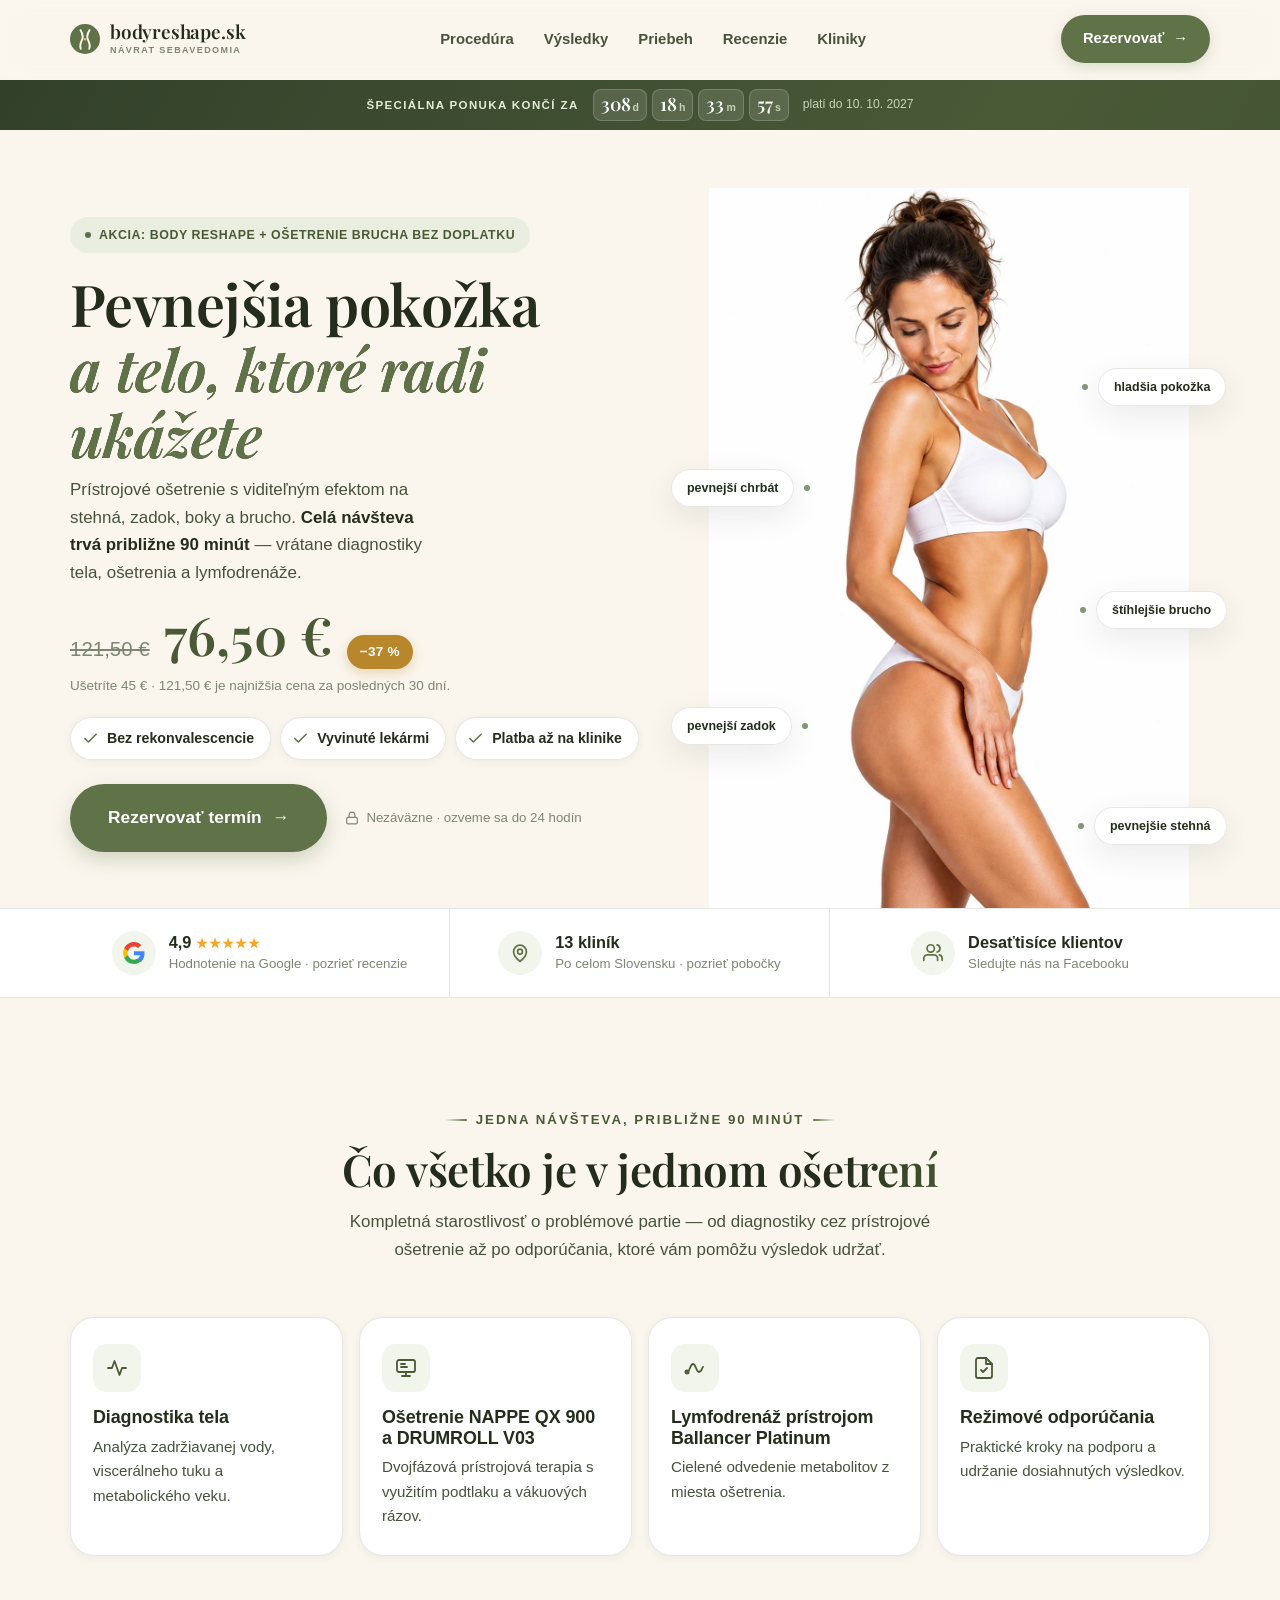
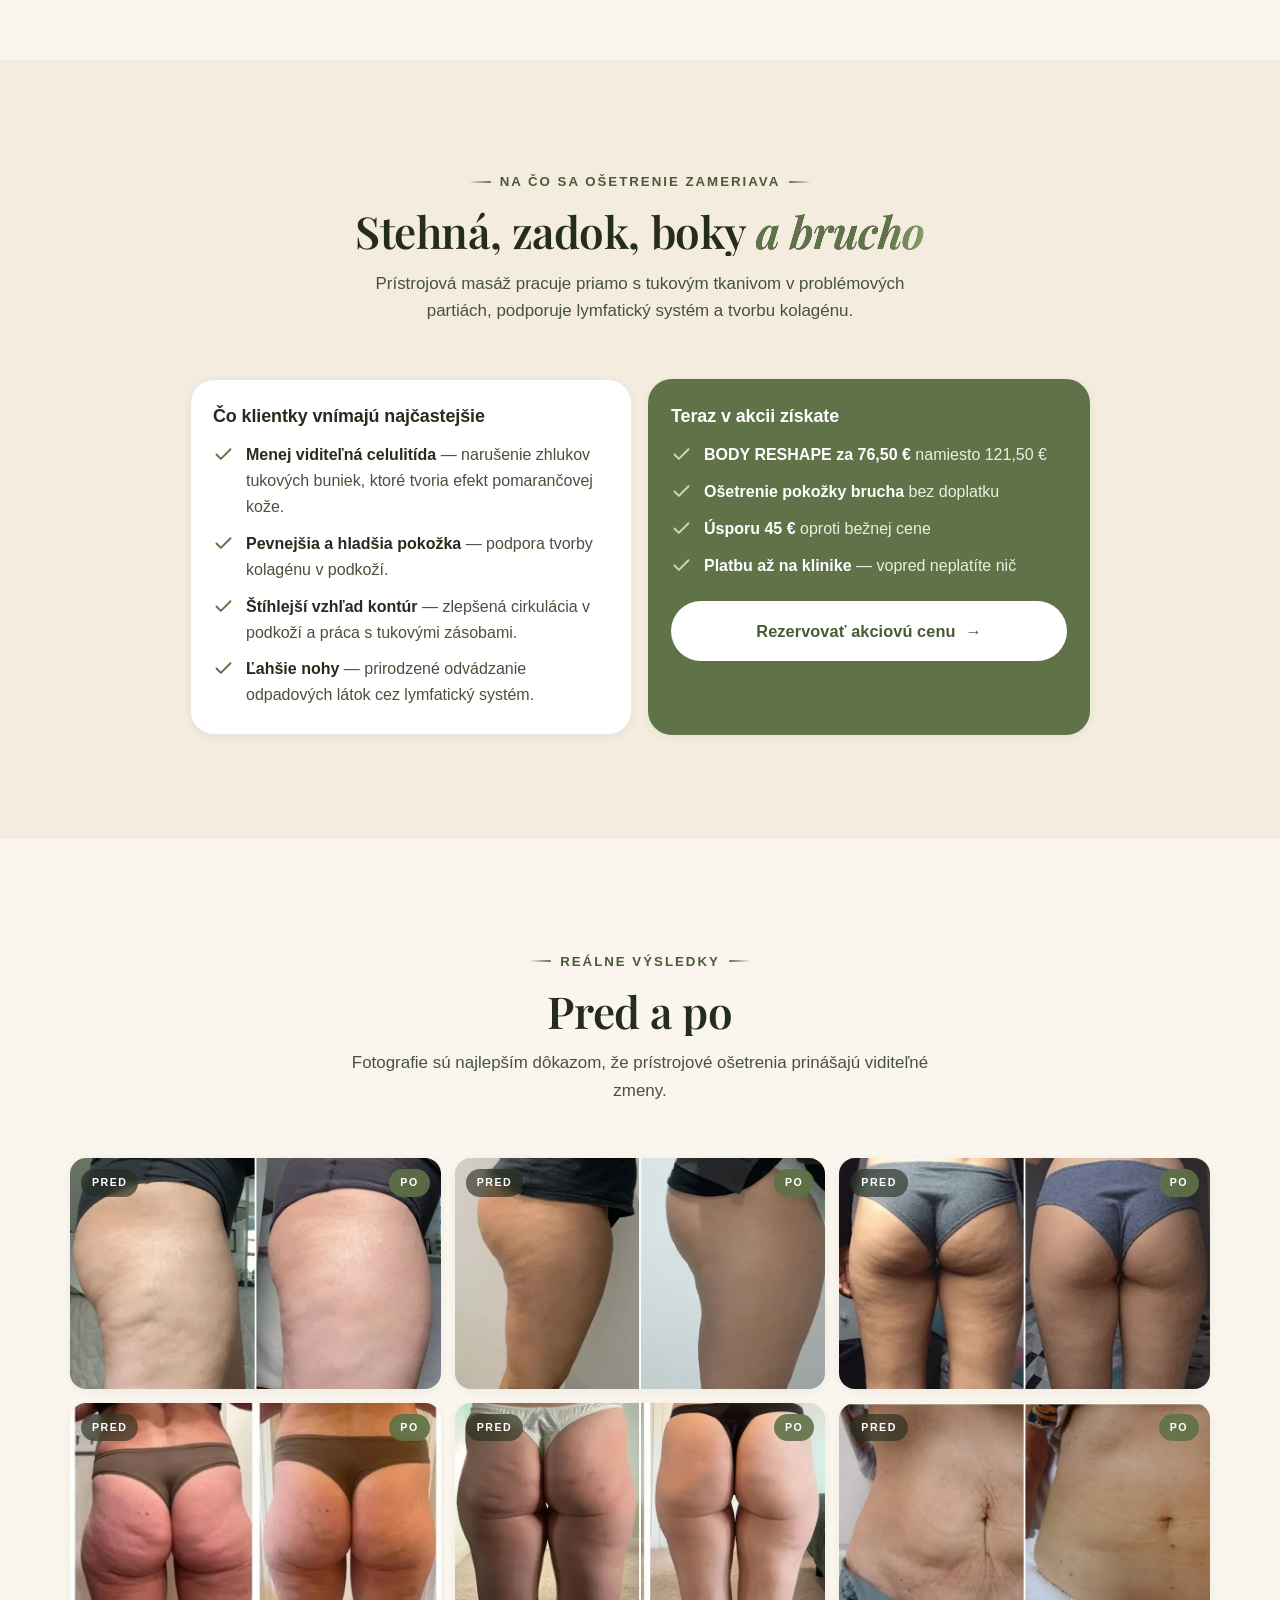
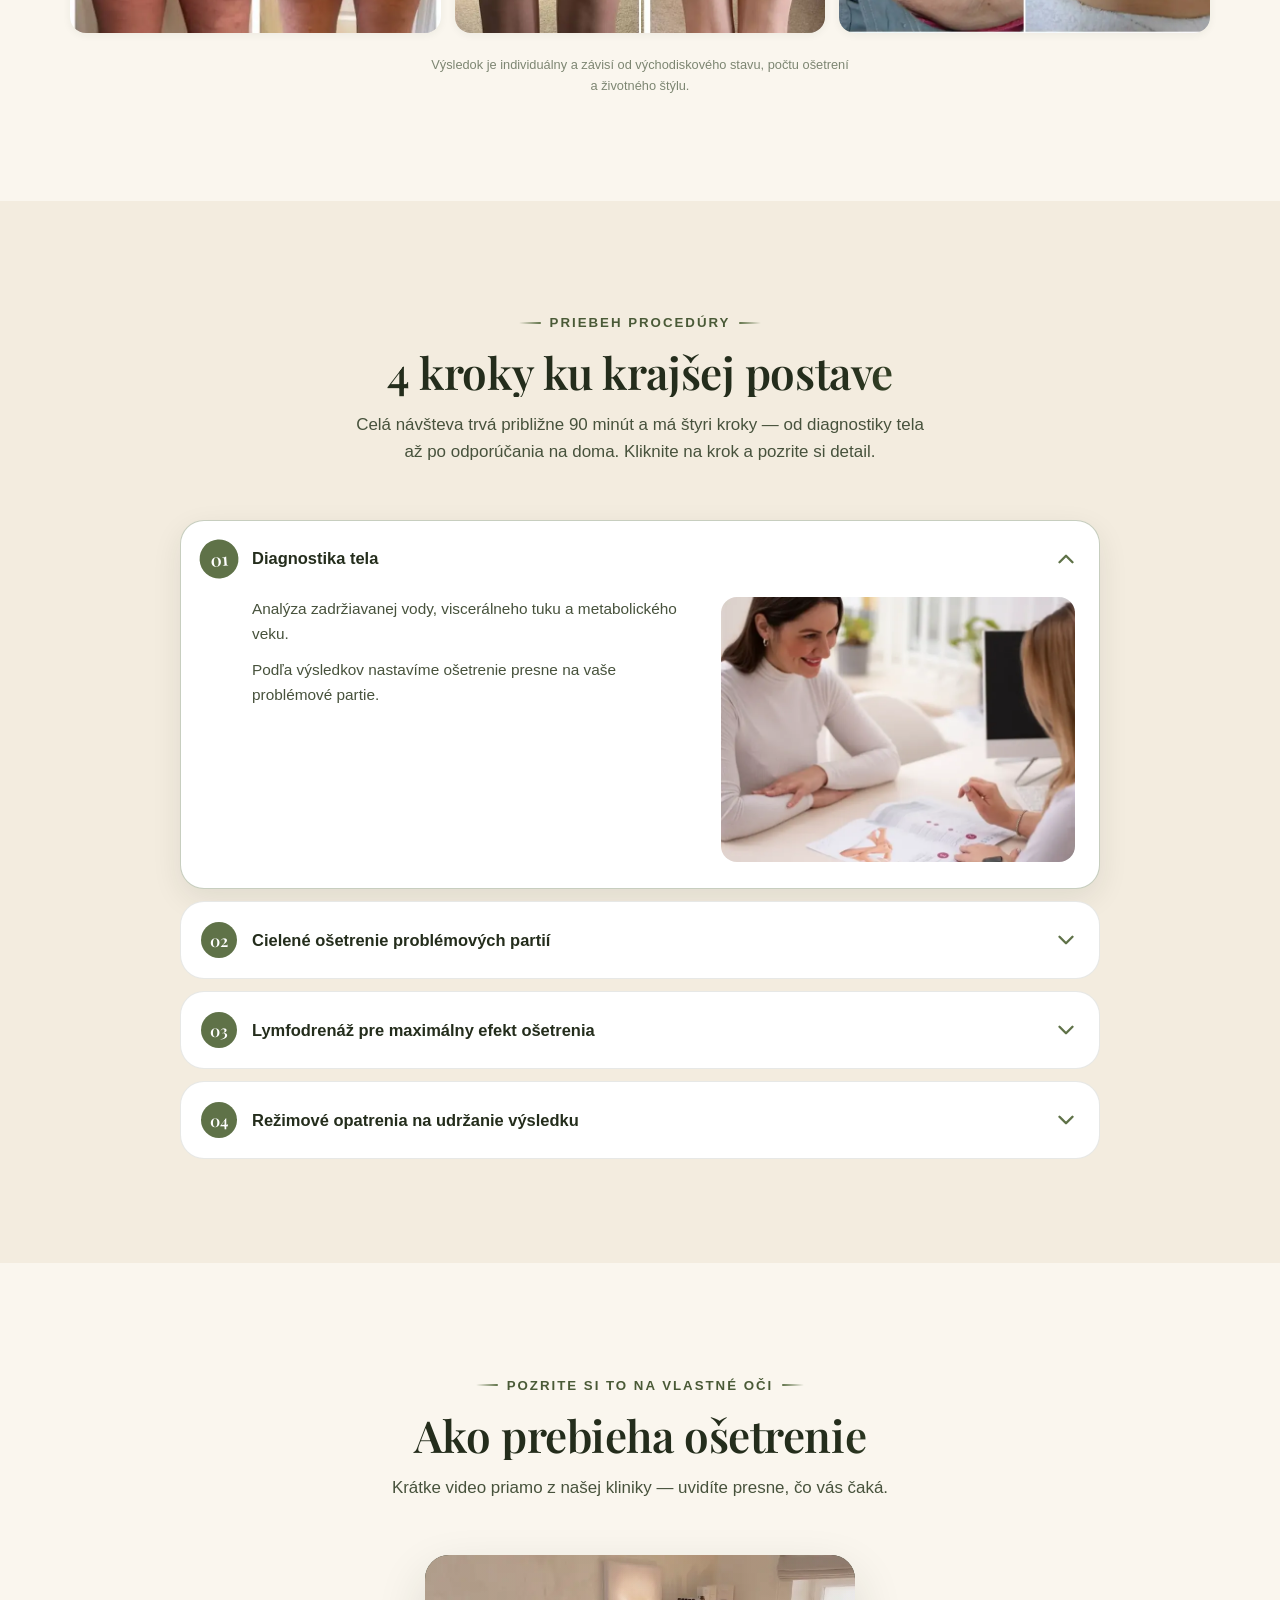
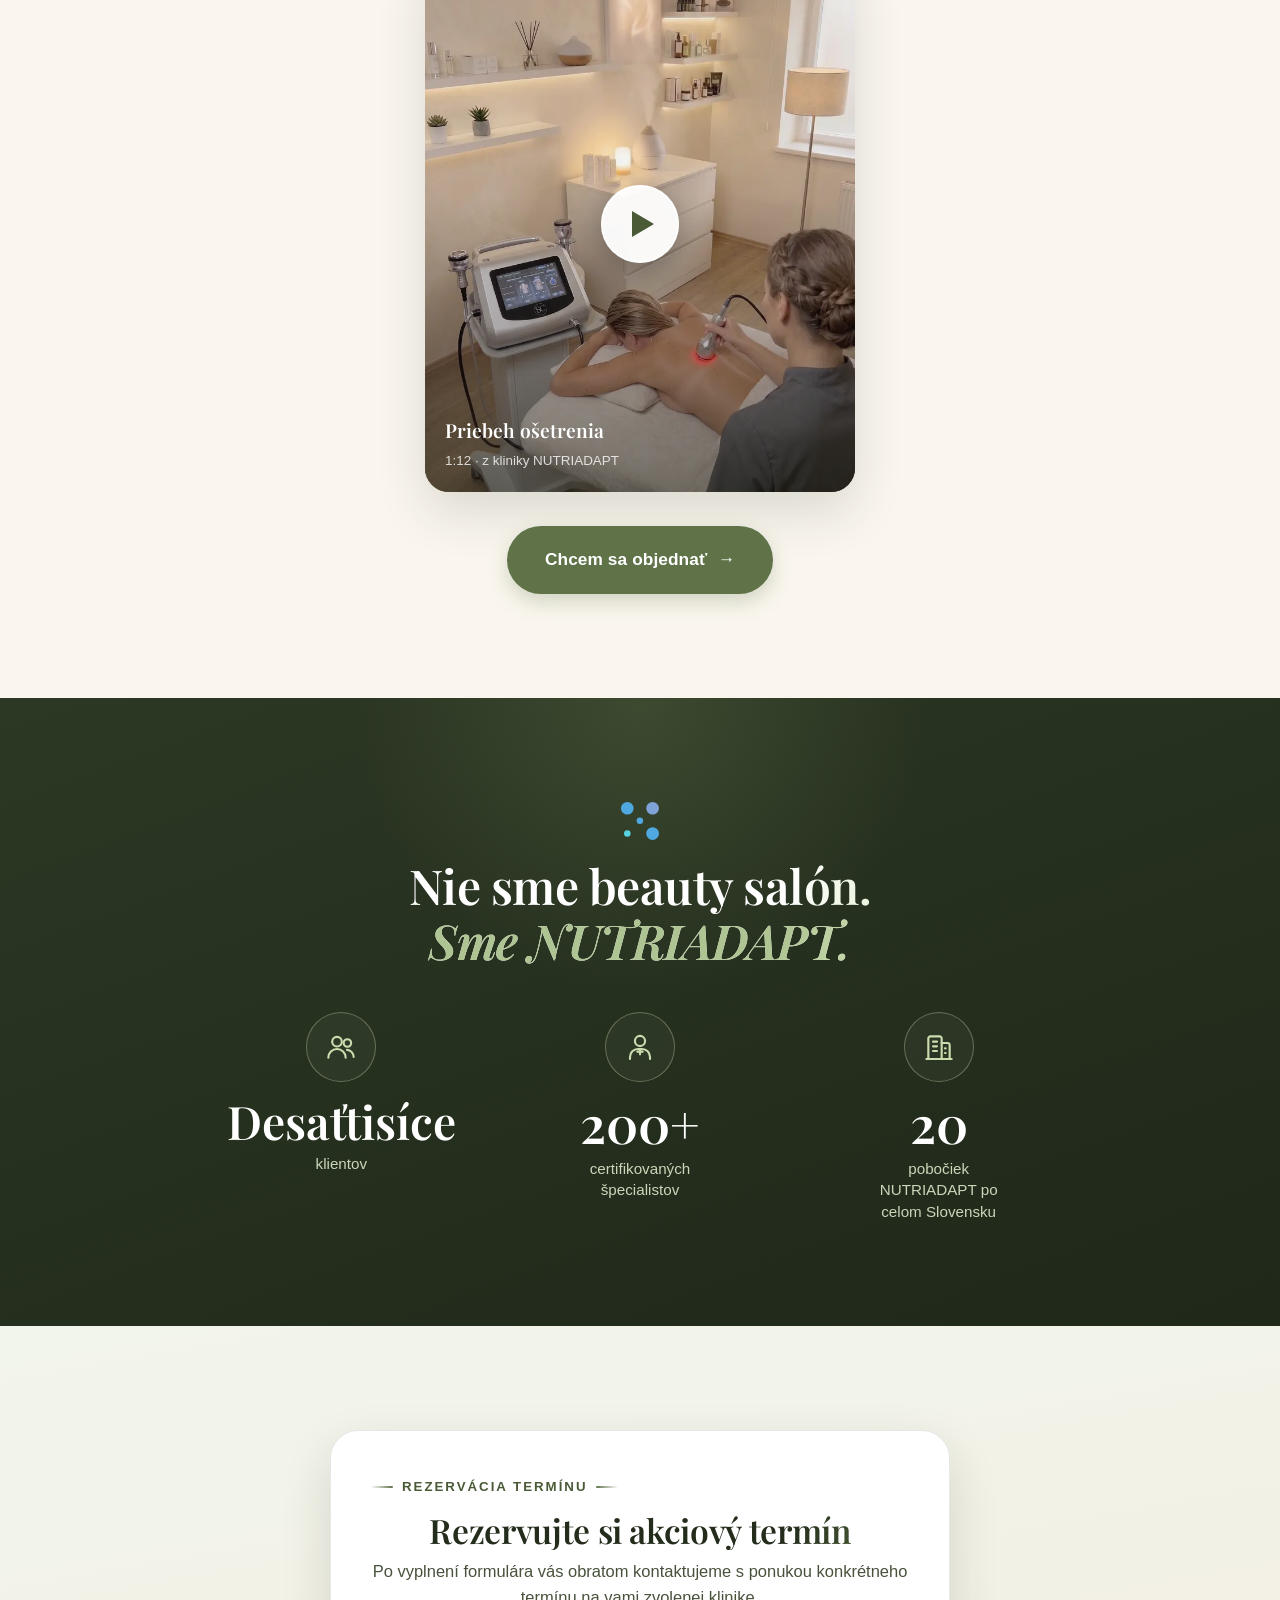
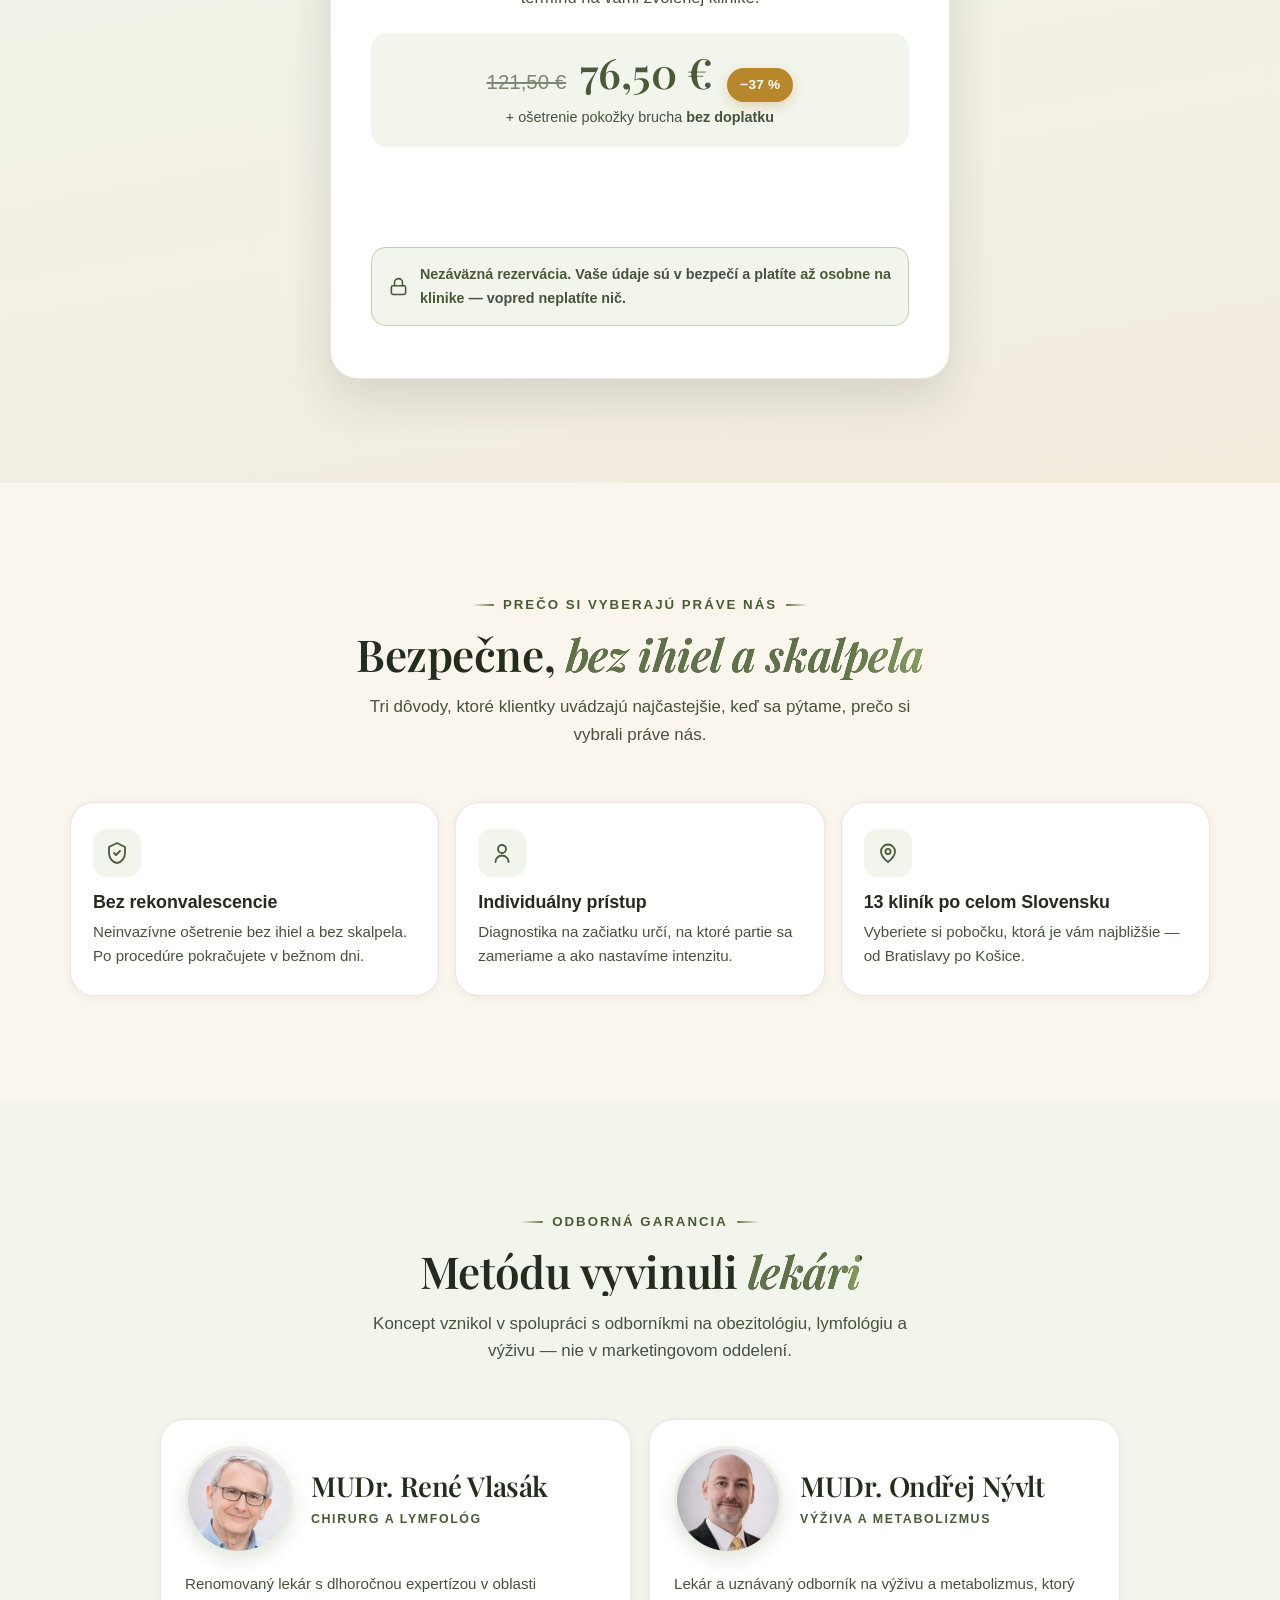
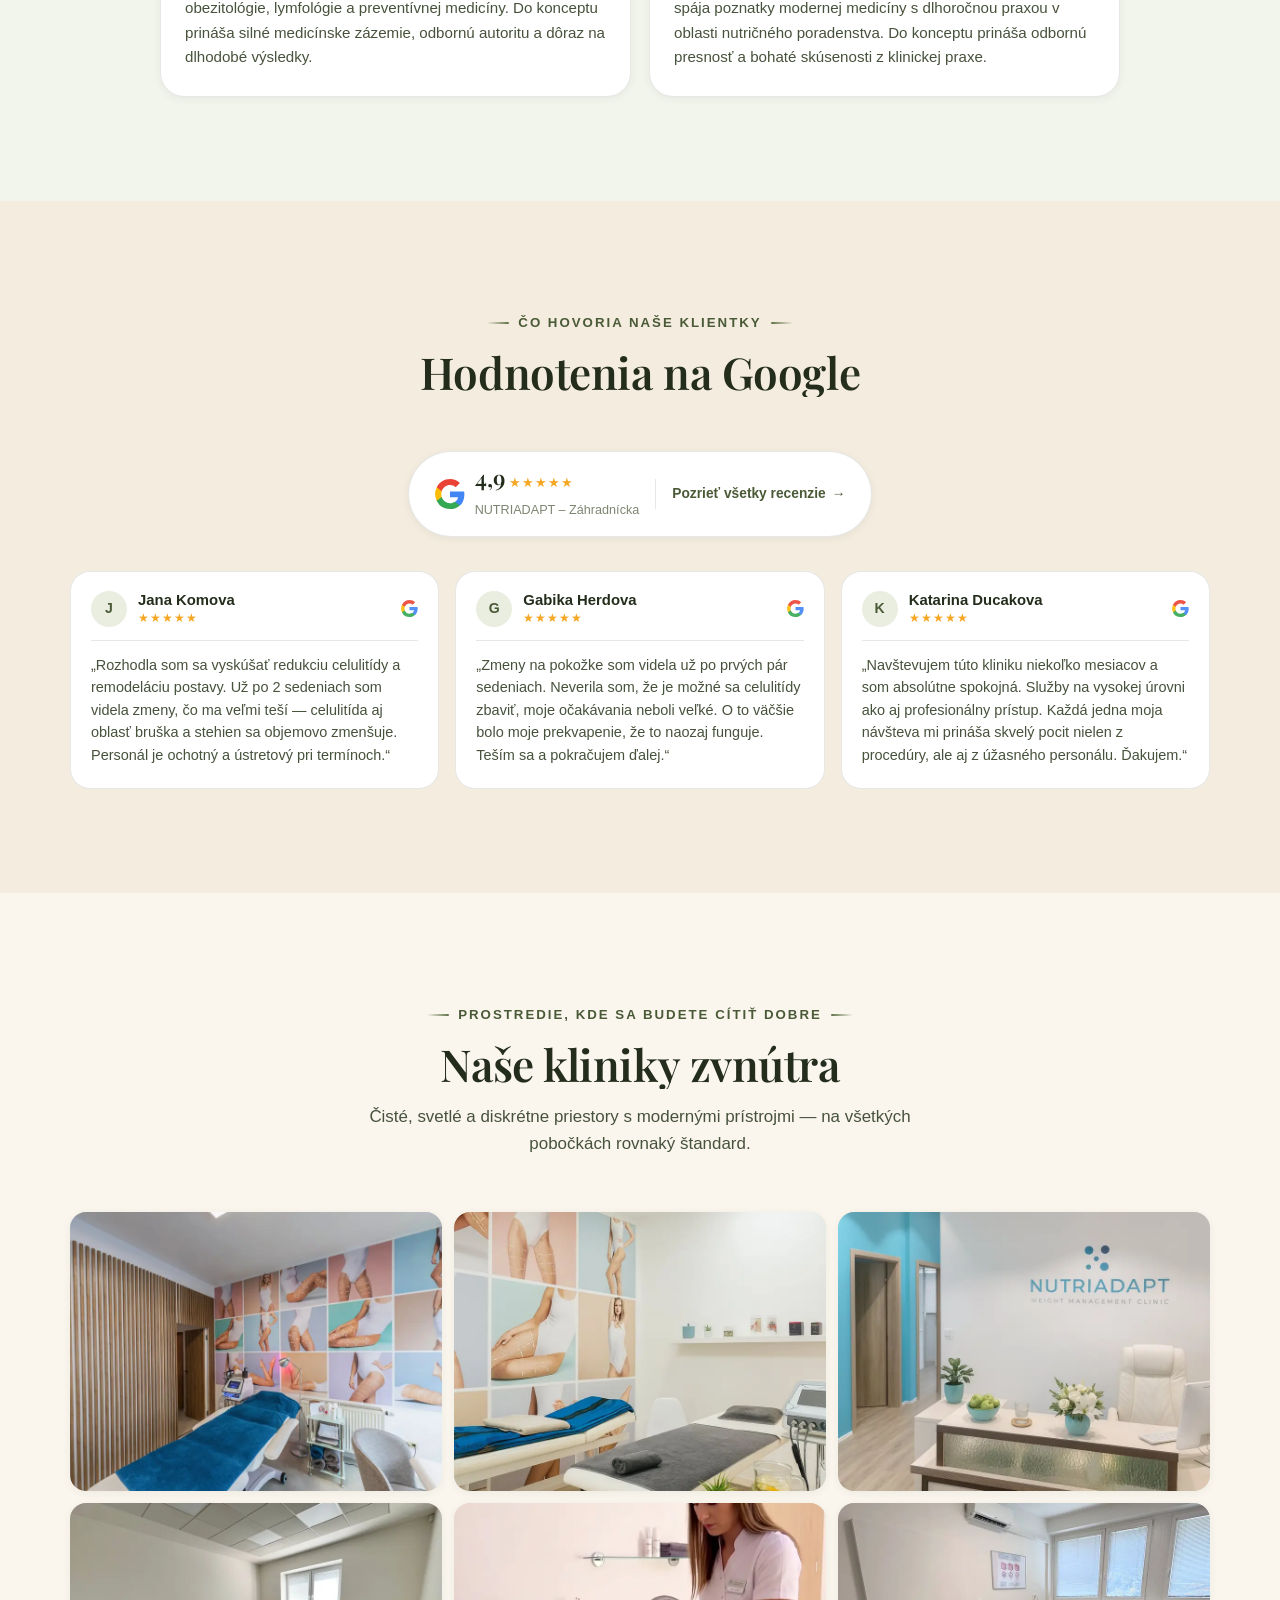
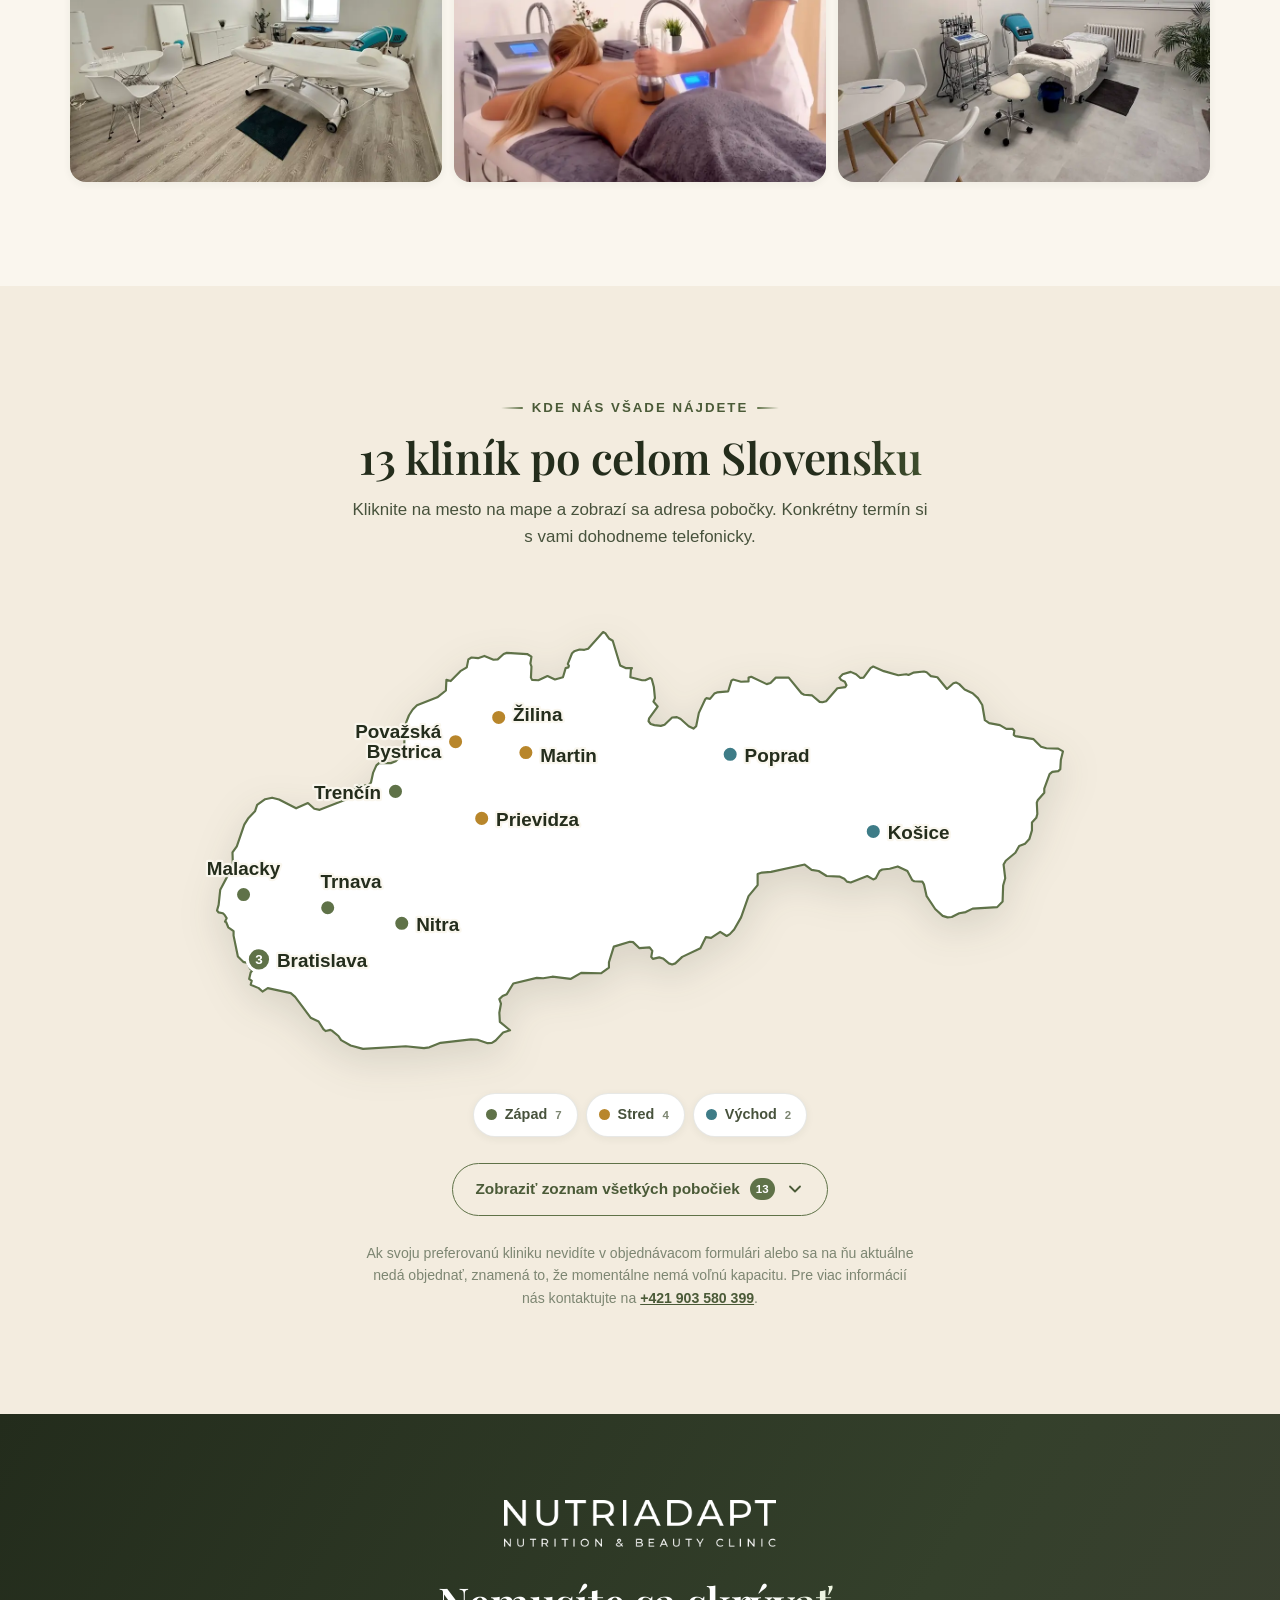
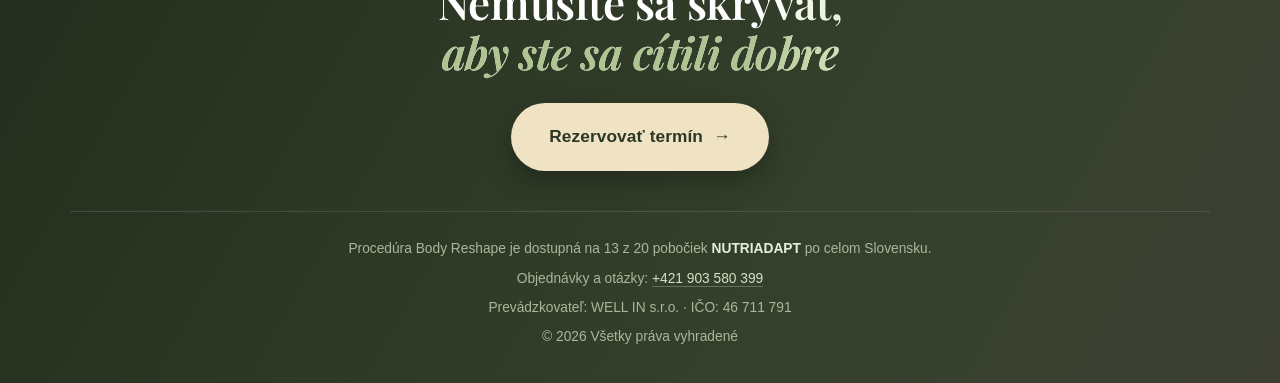
==== commit 19400f2d: "Update hero photo, Ballancer Platinum label, promo end date and video Co-Authored-By: Claude Sonnet " ====
--- a/index.html
+++ b/index.html
@@ -620,7 +620,7 @@
       <div class="cd__u"><b data-u="m">--</b><span>m</span></div>
       <div class="cd__u"><b data-u="s">--</b><span>s</span></div>
     </div>
-    <span class="cd__note">platí do 30. 9. 2026</span>
+    <span class="cd__note">platí do 10. 10. 2027</span>
   </div>
 </div>
 
@@ -658,7 +658,7 @@
 
     <div class="hero__media">
       <div class="hero__ph">
-        <img src="img/hero.webp" width="660" height="1372" alt="Žena s pevnou a hladkou pokožkou" fetchpriority="high" decoding="async">
+        <img src="img/hero.webp" width="1024" height="1536" alt="Žena s pevnou a hladkou pokožkou" fetchpriority="high" decoding="async">
         <span class="tag tag--1"><b>hladšia pokožka</b></span>
         <span class="tag tag--2"><b>pevnejší chrbát</b></span>
         <span class="tag tag--3"><b>štíhlejšie brucho</b></span>
@@ -708,7 +708,7 @@
       </article>
       <article class="card rv">
         <span class="ic"><svg viewBox="0 0 24 24" fill="none" stroke="currentColor" stroke-width="1.8" stroke-linecap="round" stroke-linejoin="round"><path d="M4 16c3 0 3-8 6-8s3 8 6 8 3-5 4-5"/><circle cx="4" cy="16" r="1.6"/></svg></span>
-        <h3>Lymfodrenáž</h3>
+        <h3>Lymfodrenáž prístrojom Ballancer Platinum</h3>
         <p>Cielené odvedenie metabolitov z miesta ošetrenia.</p>
       </article>
       <article class="card rv">
@@ -1165,8 +1165,8 @@
 (function(){
   "use strict";
   /* ---- NASTAVENIA ---- */
-  var AKCIA_DO = "2026-09-30T23:59:59+02:00";  // koniec akcie
-  var VIDEO_URL = "";                           // napr. "https://www.youtube.com/embed/XXXX?autoplay=1"
+  var AKCIA_DO = "2027-10-10T23:59:59+02:00";  // koniec akcie
+  var VIDEO_URL = "https://www.youtube.com/embed/GpcmjQk3Zs0?autoplay=1&rel=0&playsinline=1";
 
   var d = document;
   var reduce = matchMedia('(prefers-reduced-motion: reduce)').matches;
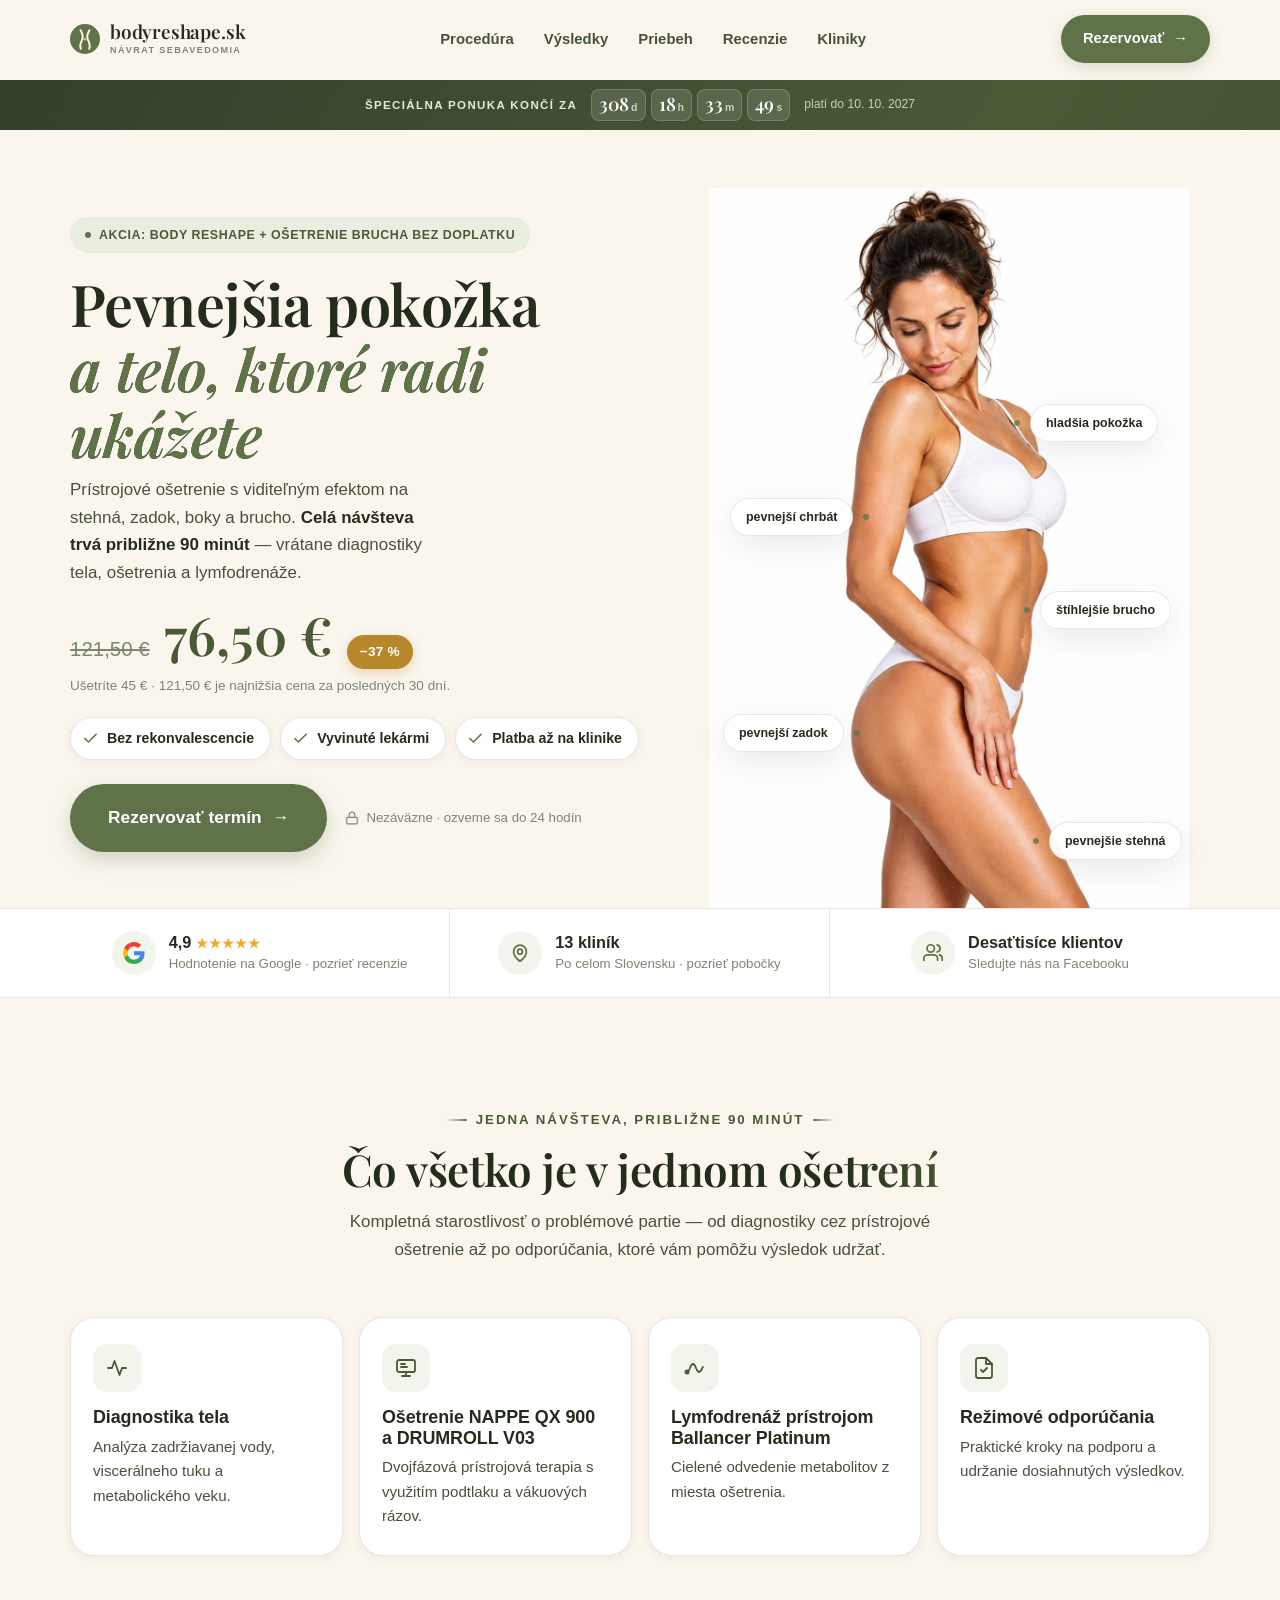
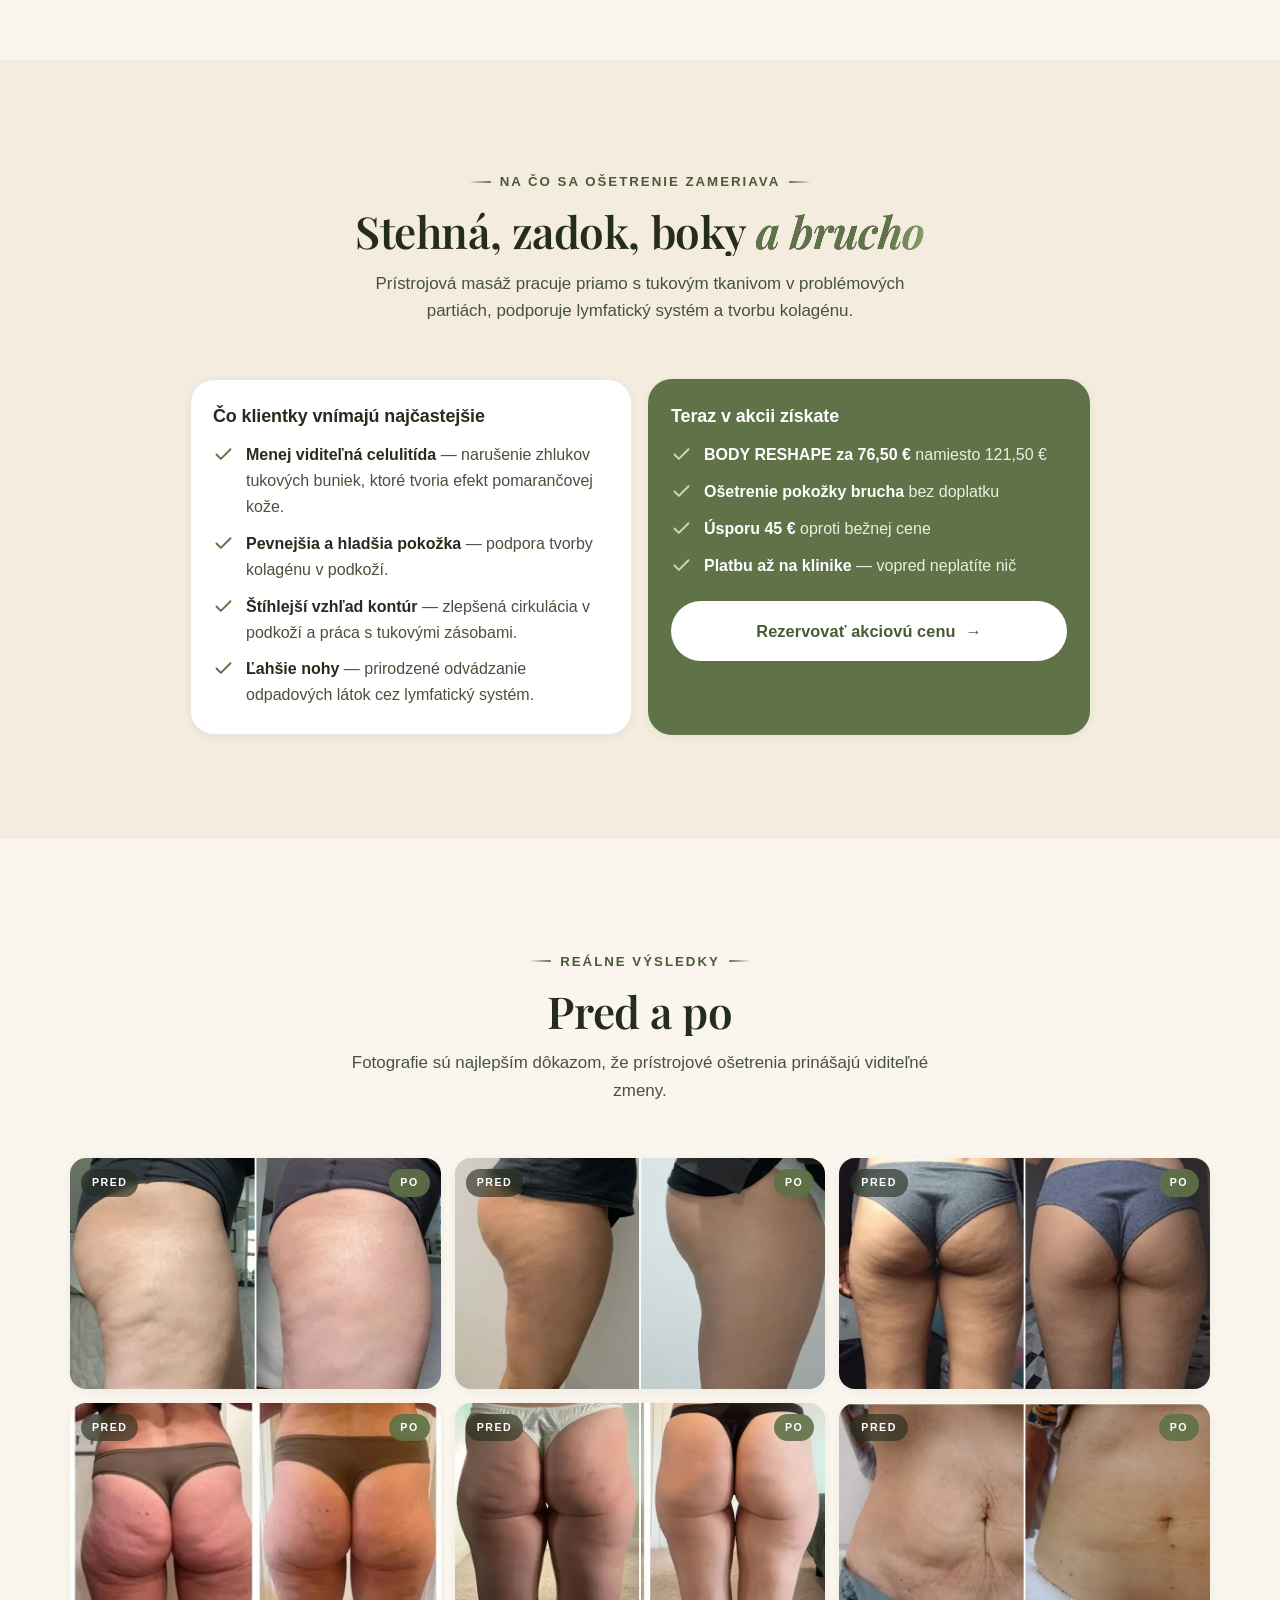
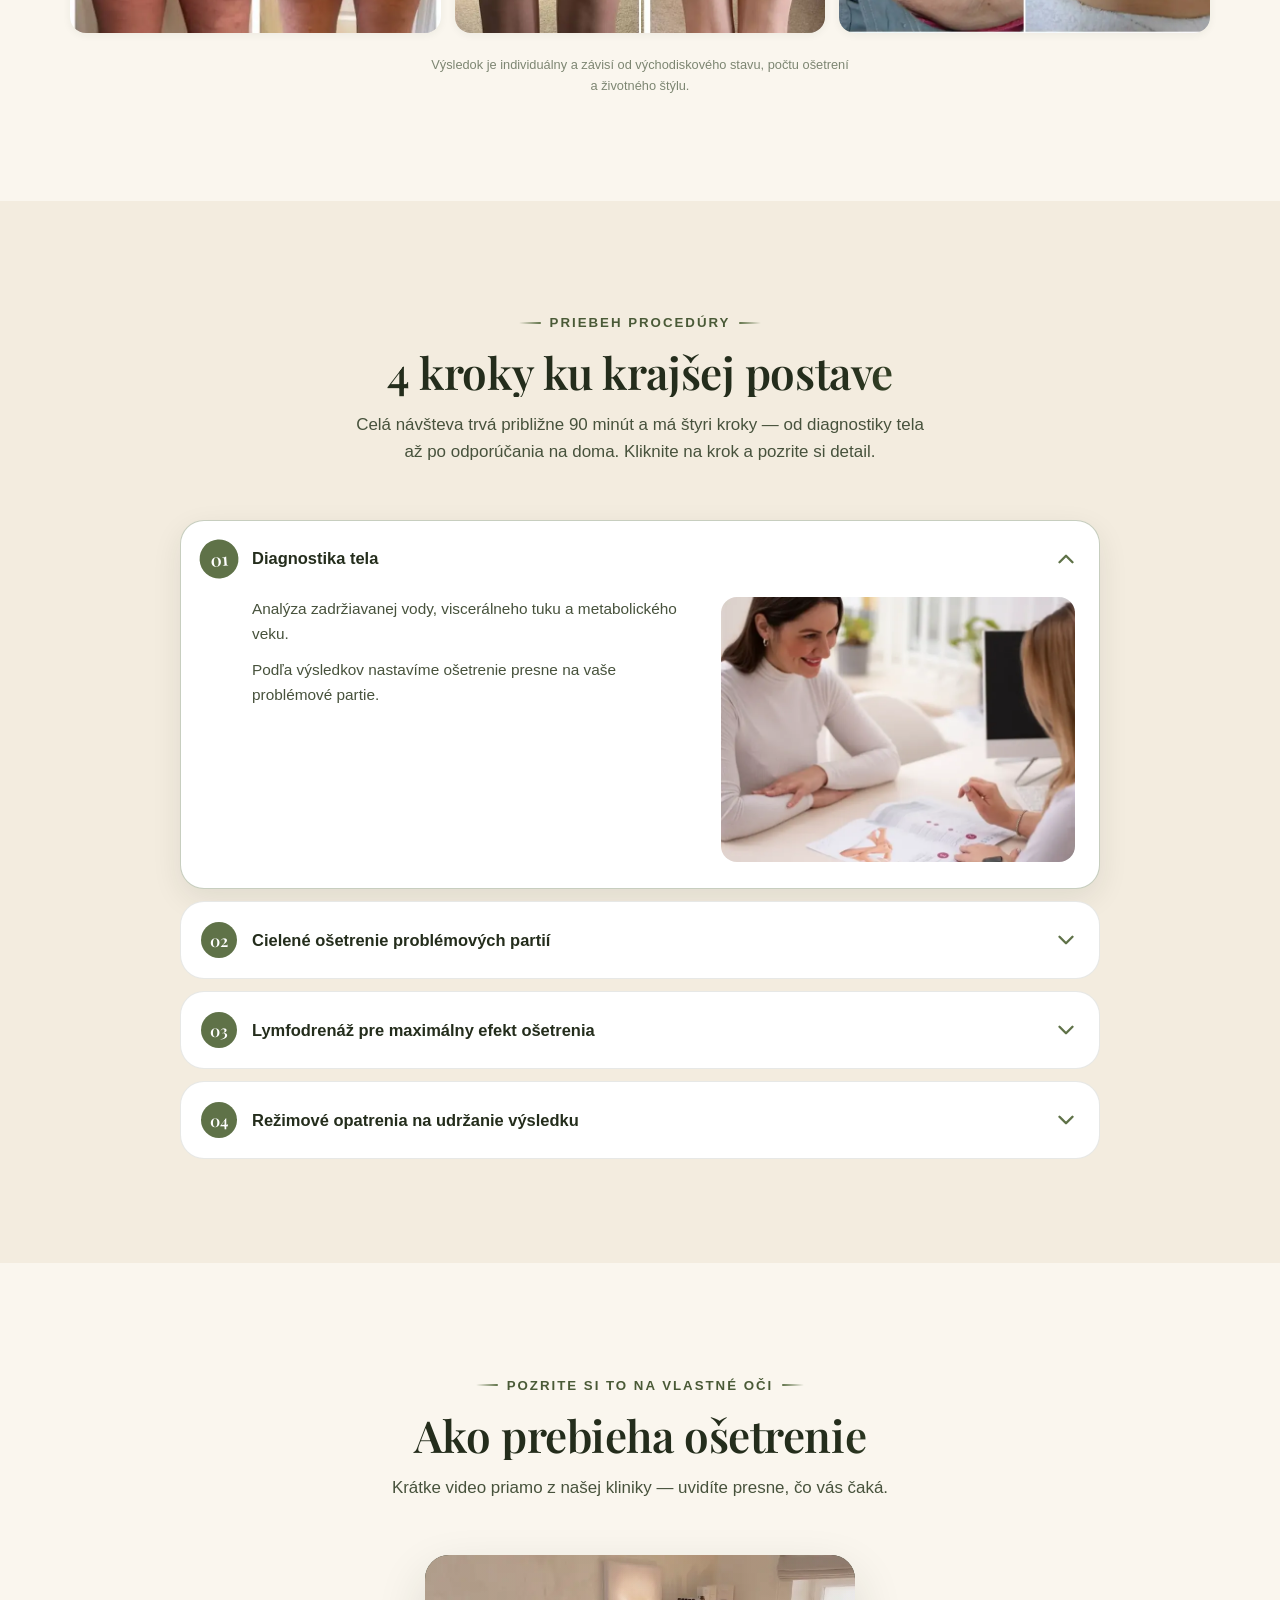
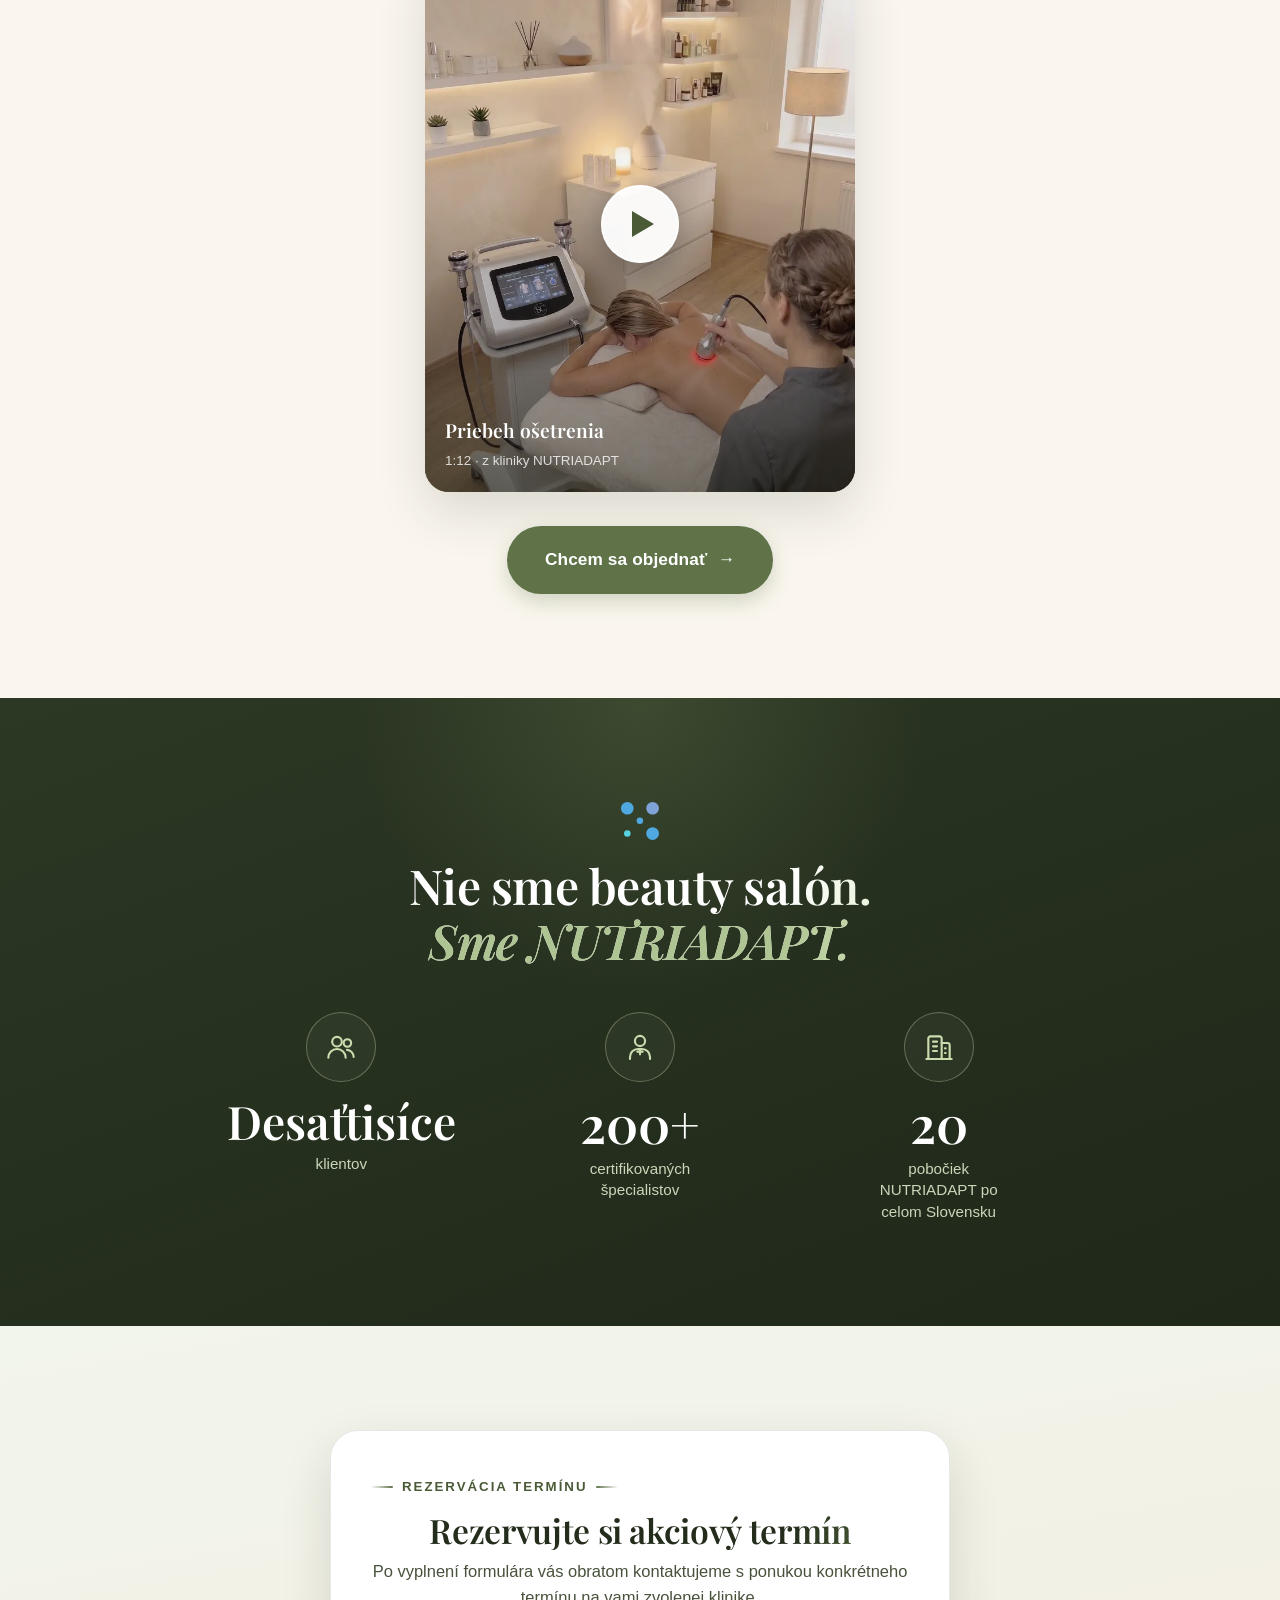
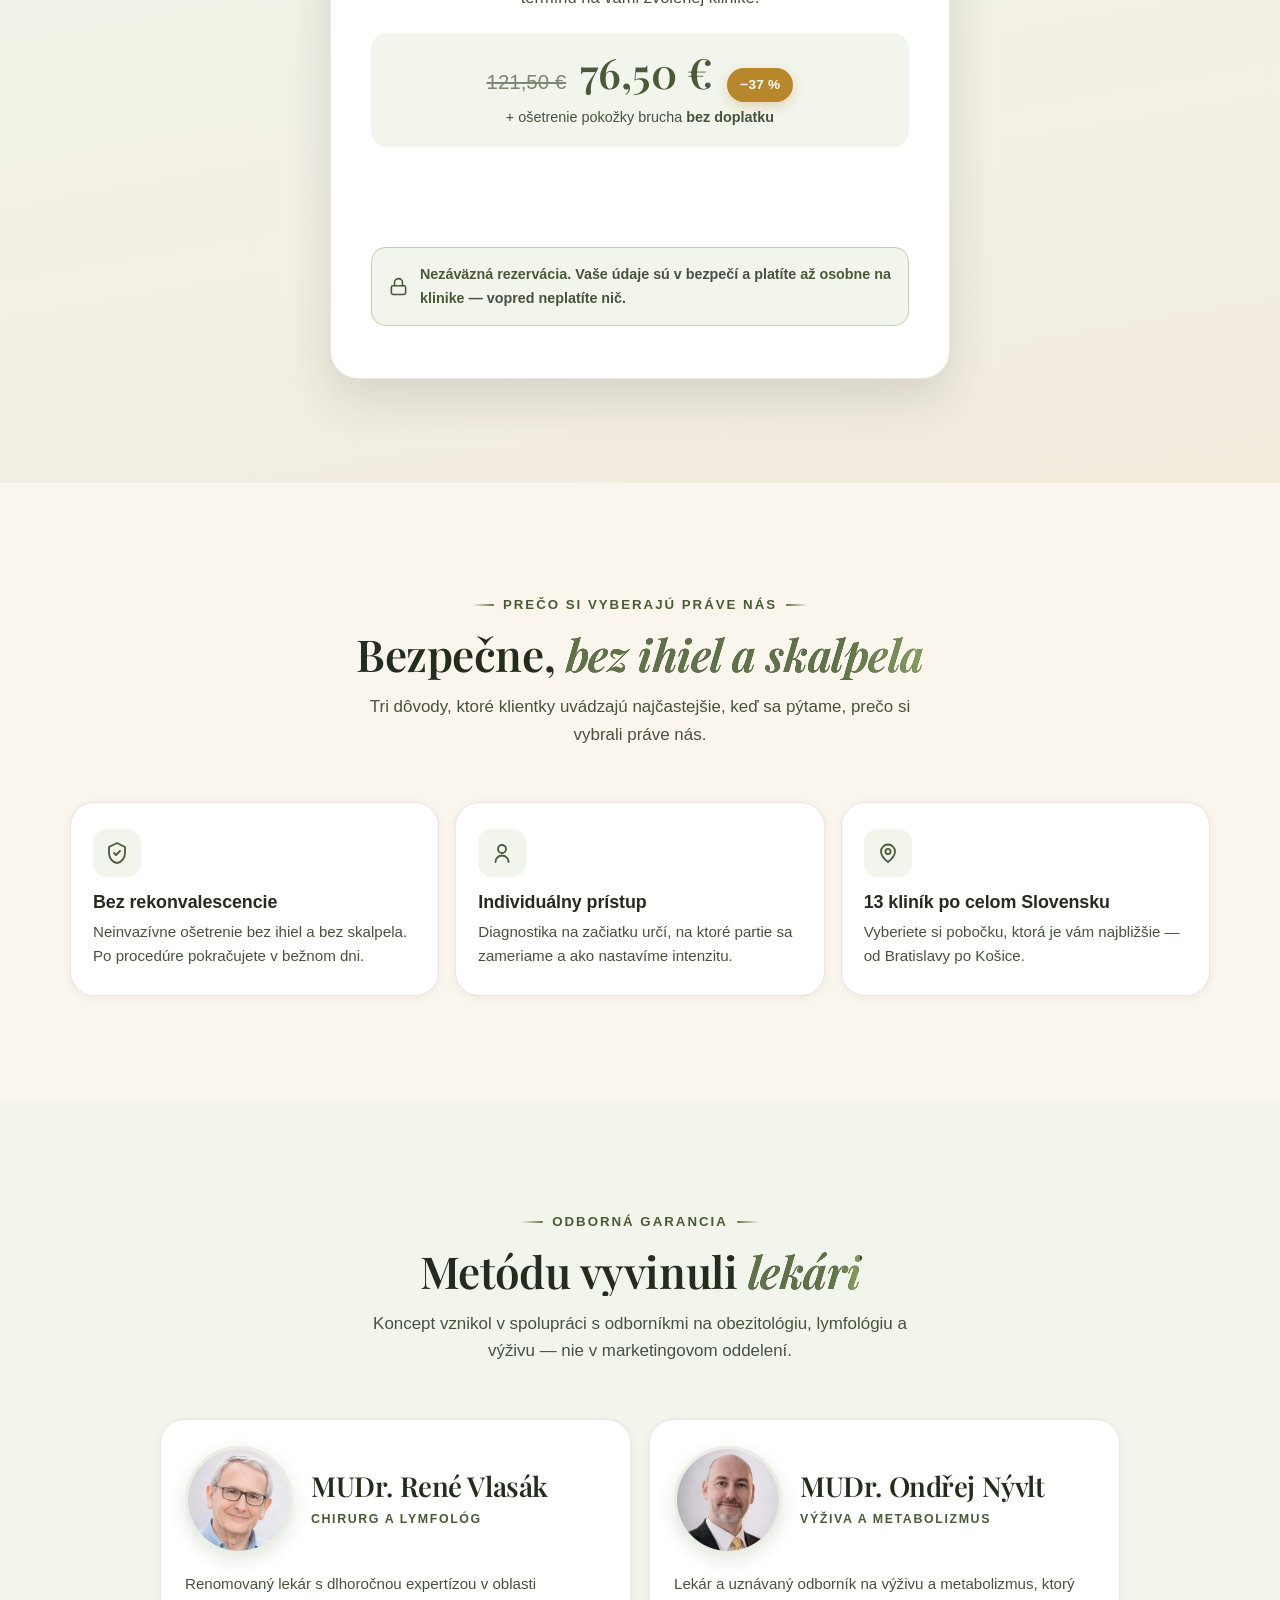
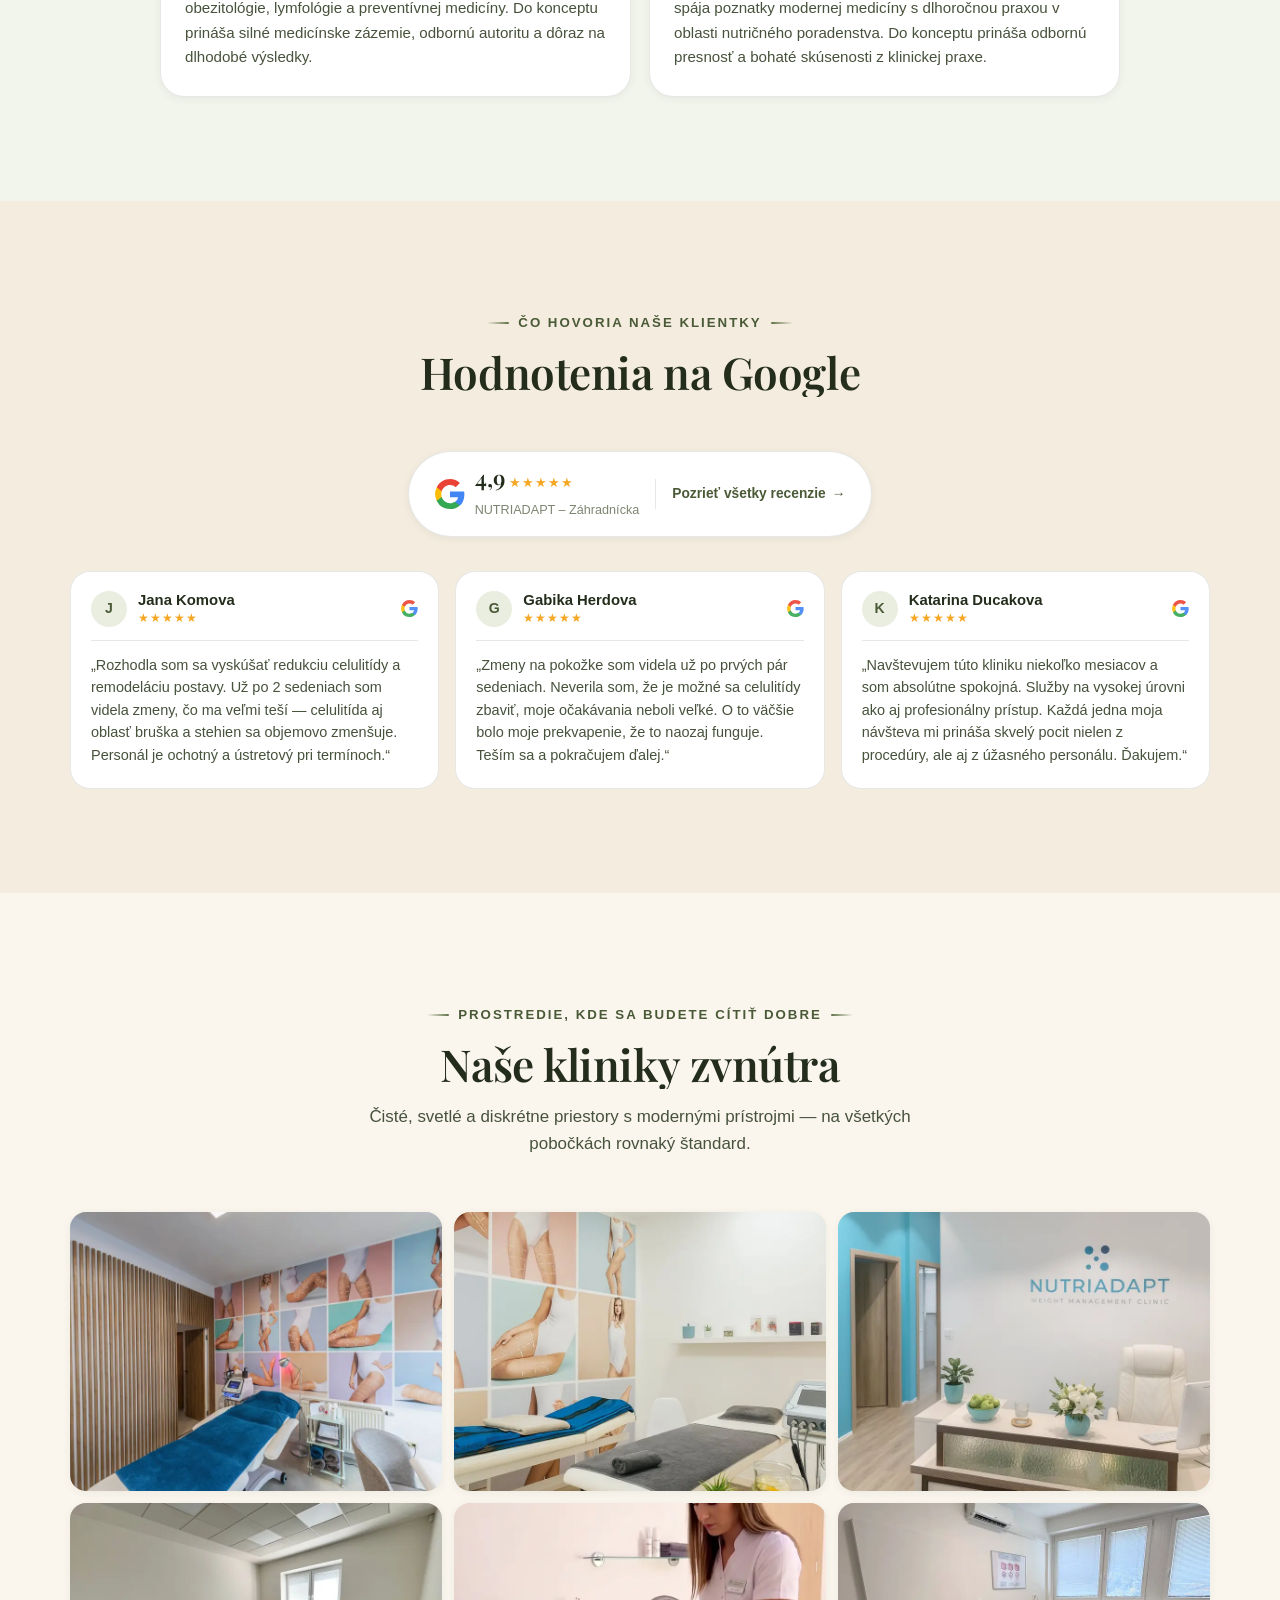
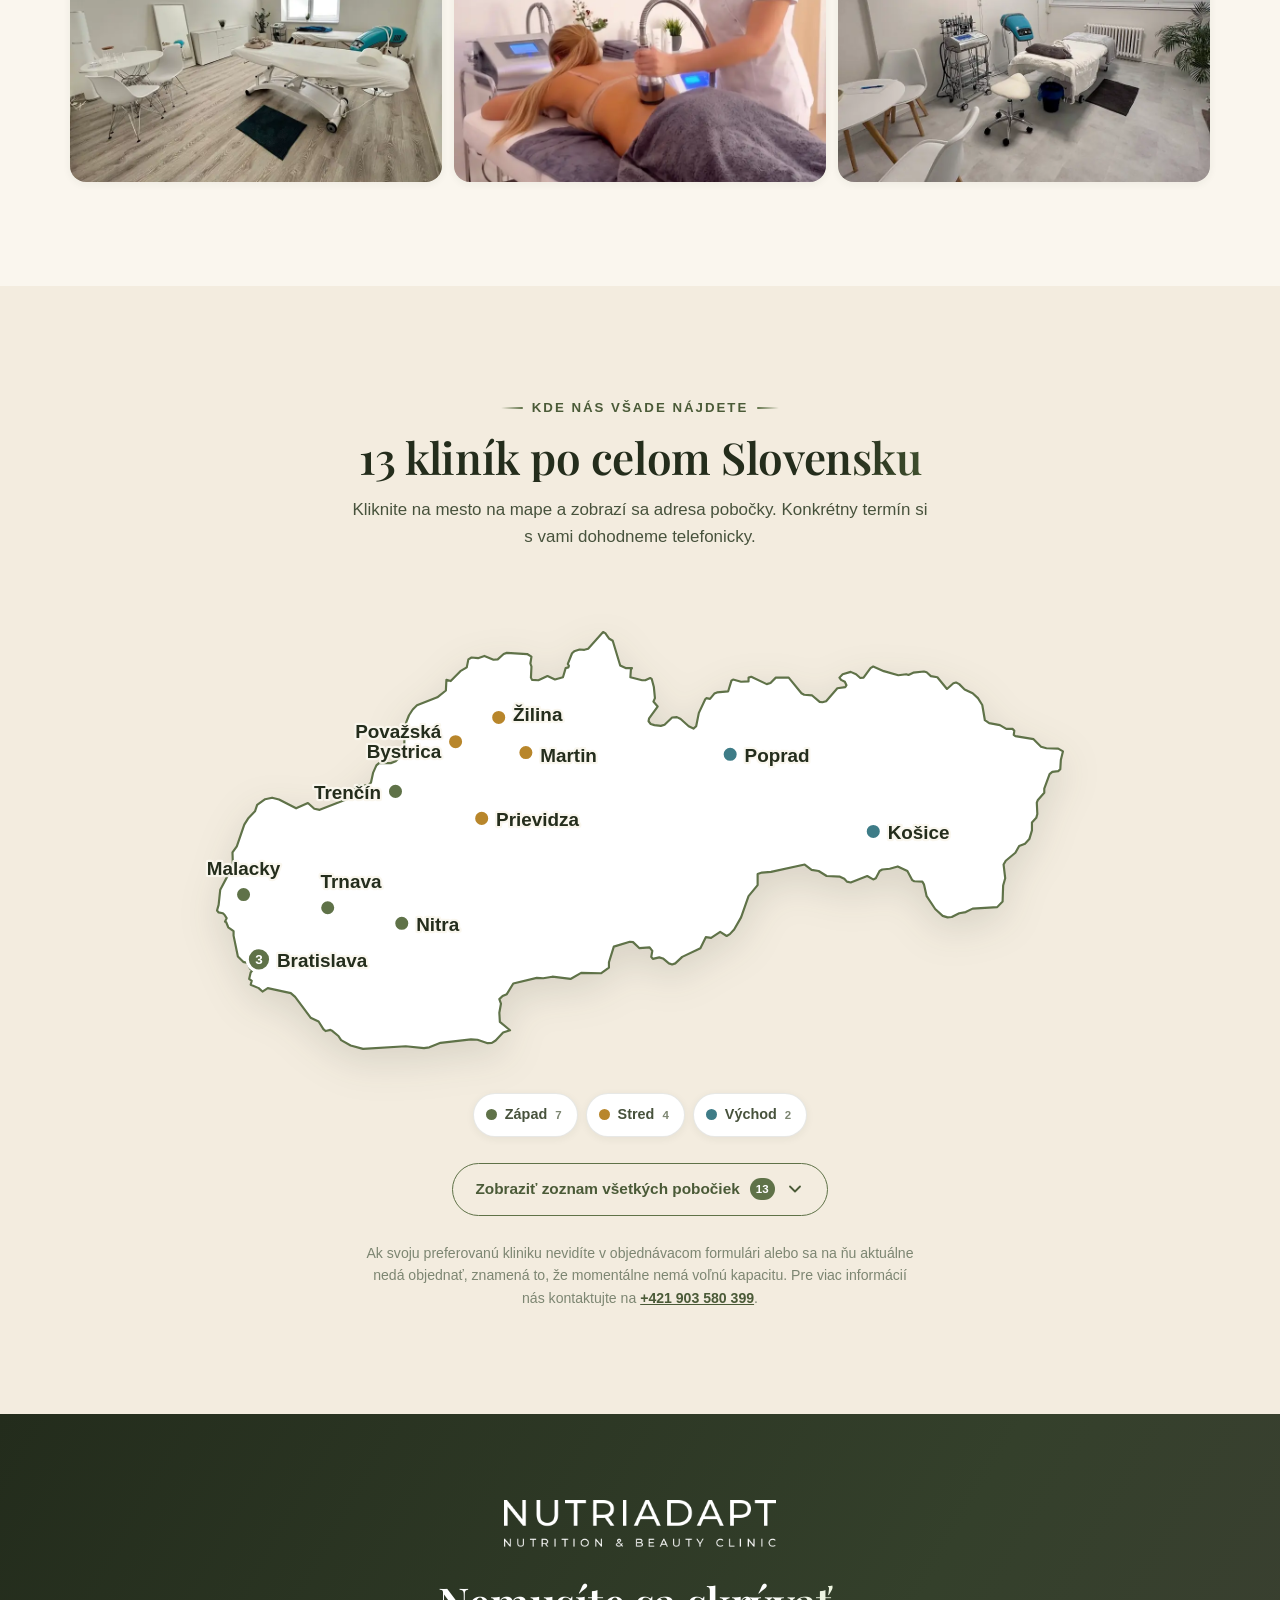
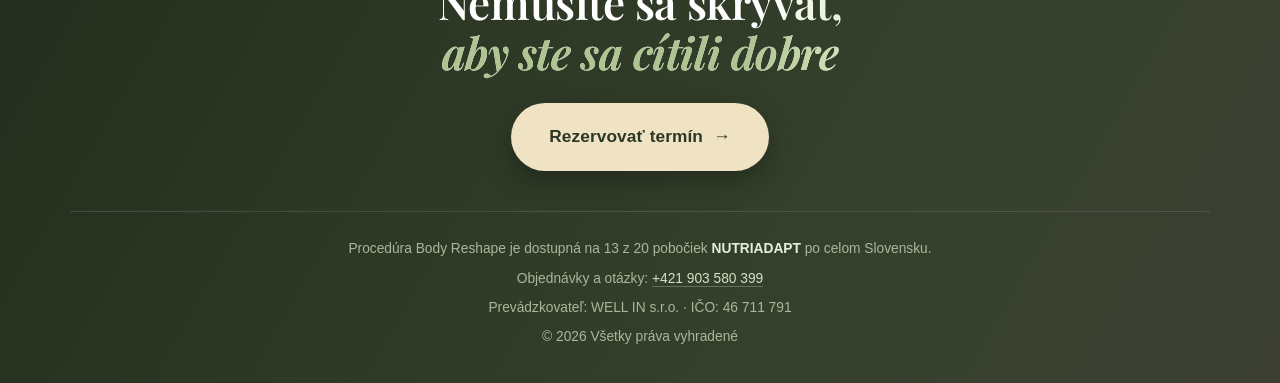
==== commit b297b74b: "Reposition hero tags, add Meta Pixel/GA4 and /thanks page Co-Authored-By: Claude Sonnet 5.5 <noreply" ====
--- a/index.html
+++ b/index.html
@@ -15,6 +15,18 @@
 <meta property="og:image" content="img/pred-po-1.webp">
 <link rel="icon" href="data:image/svg+xml,%3Csvg xmlns='http://www.w3.org/2000/svg' viewBox='0 0 32 32'%3E%3Ccircle cx='16' cy='16' r='16' fill='%235F7248'/%3E%3Cpath d='M11.3 6.6C13.9 11 14.1 14.2 12.7 17.2C11.3 20.2 10.1 23.2 11.5 26.4M20.7 6.6C18.1 11 17.9 14.2 19.3 17.2C20.7 20.2 21.9 23.2 20.5 26.4' fill='none' stroke='%23FAF6EE' stroke-width='2.3' stroke-linecap='round'/%3E%3Ccircle cx='16' cy='16.2' r='1.5' fill='%23E2C57A'/%3E%3C/svg%3E">
 
+<!-- Meta Pixel + Google Analytics (rovnaké ID ako bezcelulitidy.sk) -->
+<script>
+!function(f,b,e,v,n,t,s){if(f.fbq)return;n=f.fbq=function(){n.callMethod?n.callMethod.apply(n,arguments):n.queue.push(arguments)};if(!f._fbq)f._fbq=n;n.push=n;n.loaded=!0;n.version='2.0';n.queue=[];t=b.createElement(e);t.async=!0;t.src=v;s=b.getElementsByTagName(e)[0];s.parentNode.insertBefore(t,s)}(window,document,'script','https://connect.facebook.net/en_US/fbevents.js');
+fbq('init','274221444734668');
+fbq('track','PageView');
+</script>
+<noscript><img height="1" width="1" style="display:none" alt="" src="https://www.facebook.com/tr?id=274221444734668&ev=PageView&noscript=1"></noscript>
+<script async src="https://www.googletagmanager.com/gtag/js?id=G-L9PT59B6FP"></script>
+<script>
+window.dataLayer=window.dataLayer||[];function gtag(){dataLayer.push(arguments)}
+gtag('js',new Date());gtag('config','G-L9PT59B6FP');
+</script>
 <link rel="preconnect" href="https://fonts.googleapis.com">
 <link rel="preconnect" href="https://fonts.gstatic.com" crossorigin>
 <link rel="preload" as="image" href="img/hero.webp" fetchpriority="high">
@@ -179,16 +191,18 @@
 .tag:hover b,.tag.is-on b{background:var(--sage); color:#fff; border-color:var(--sage); transform:scale(1.08);
   box-shadow:0 14px 30px rgba(95,114,72,.36)}
 .tag:hover::before,.tag.is-on::before{background:#fff; opacity:1; box-shadow:0 0 0 3px var(--sage)}
-.tag--1{top:25%; right:10px; --din:.45s; --dfl:1.15s}  .tag--1::before{left:-16px}
-.tag--2{top:39%; left:10px; --din:.62s; --dfl:1.32s}   .tag--2::before{right:-16px}
+.tag--1{top:30%; right:10px; --din:.45s; --dfl:1.15s}  .tag--1::before{left:-16px}
+.tag--2{top:43%; left:10px; --din:.62s; --dfl:1.32s}   .tag--2::before{right:-16px}
 .tag--3{top:56%; right:10px; --din:.79s; --dfl:1.49s}  .tag--3::before{left:-16px}
-.tag--4{top:72%; left:10px; --din:.96s; --dfl:1.66s}   .tag--4::before{right:-16px}
-.tag--5{top:86%; right:10px; --din:1.13s; --dfl:1.83s} .tag--5::before{left:-16px}
+.tag--4{top:73%; left:10px; --din:.96s; --dfl:1.66s}   .tag--4::before{right:-16px}
+.tag--5{top:88%; right:10px; --din:1.13s; --dfl:1.83s} .tag--5::before{left:-16px}
 @keyframes tagIn{from{opacity:0; transform:translateY(14px) scale(.92)} to{opacity:1; transform:none}}
 @keyframes tagFloat{0%,100%{opacity:1; transform:translateY(0)} 50%{opacity:1; transform:translateY(-7px)}}
 @keyframes dotPulse{0%{box-shadow:0 0 0 0 rgba(95,114,72,.45)} 70%,100%{box-shadow:0 0 0 9px rgba(95,114,72,0)}}
-@media(min-width:560px){.hero__media{margin-left:0;margin-right:0} .tag--2,.tag--4{left:0} .tag--1,.tag--3,.tag--5{right:0}}
-@media(min-width:980px){.tag--2,.tag--4{left:-38px} .tag--1,.tag--3,.tag--5{right:-38px}}
+@media(min-width:560px){.hero__media{margin-left:0;margin-right:0}
+  .tag--2,.tag--4{left:auto} .tag--1,.tag--3,.tag--5{right:auto}
+  .tag--1{left:calc(64% + 14px)} .tag--3{left:calc(66% + 14px)} .tag--5{left:calc(68% + 14px)}
+  .tag--2{right:calc(67% + 14px)} .tag--4{right:calc(69% + 14px)}}
 @media(max-width:400px){.tag b{font-size:.715rem; padding:7px 12px}}
 @media(min-width:980px){
   .hero__grid{grid-template-columns:1.05fr .95fr; align-items:end; gap:40px}
@@ -926,7 +940,7 @@
           data-leads-form
           data-lang="sk"
           data-submitButtonText="REZERVOVAŤ"
-          data-thankYouPage="https://bezcelulitidy.sk/thanks"
+          data-thankYouPage="https://bodyreshape.sk/thanks"
           data-cssFile="https://bodyreshape.sk/form.css">
         </div>
       </div>
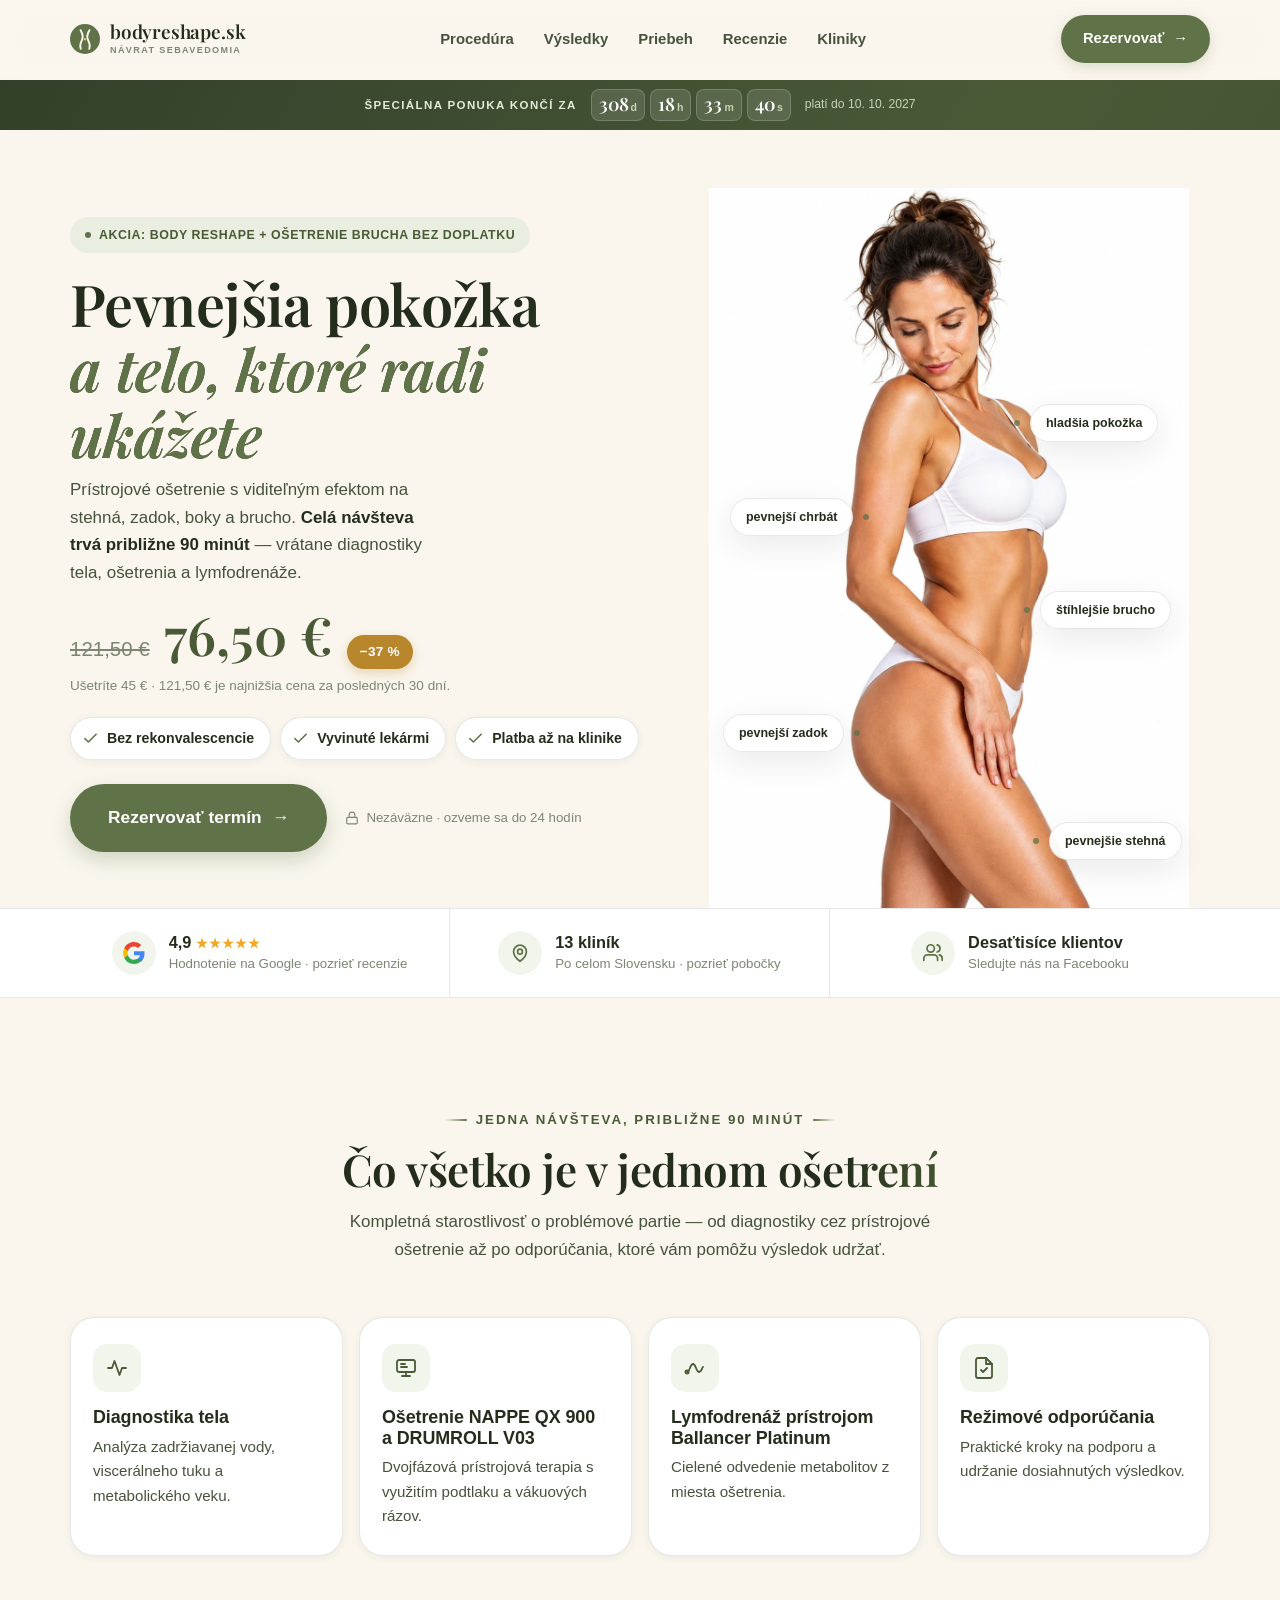
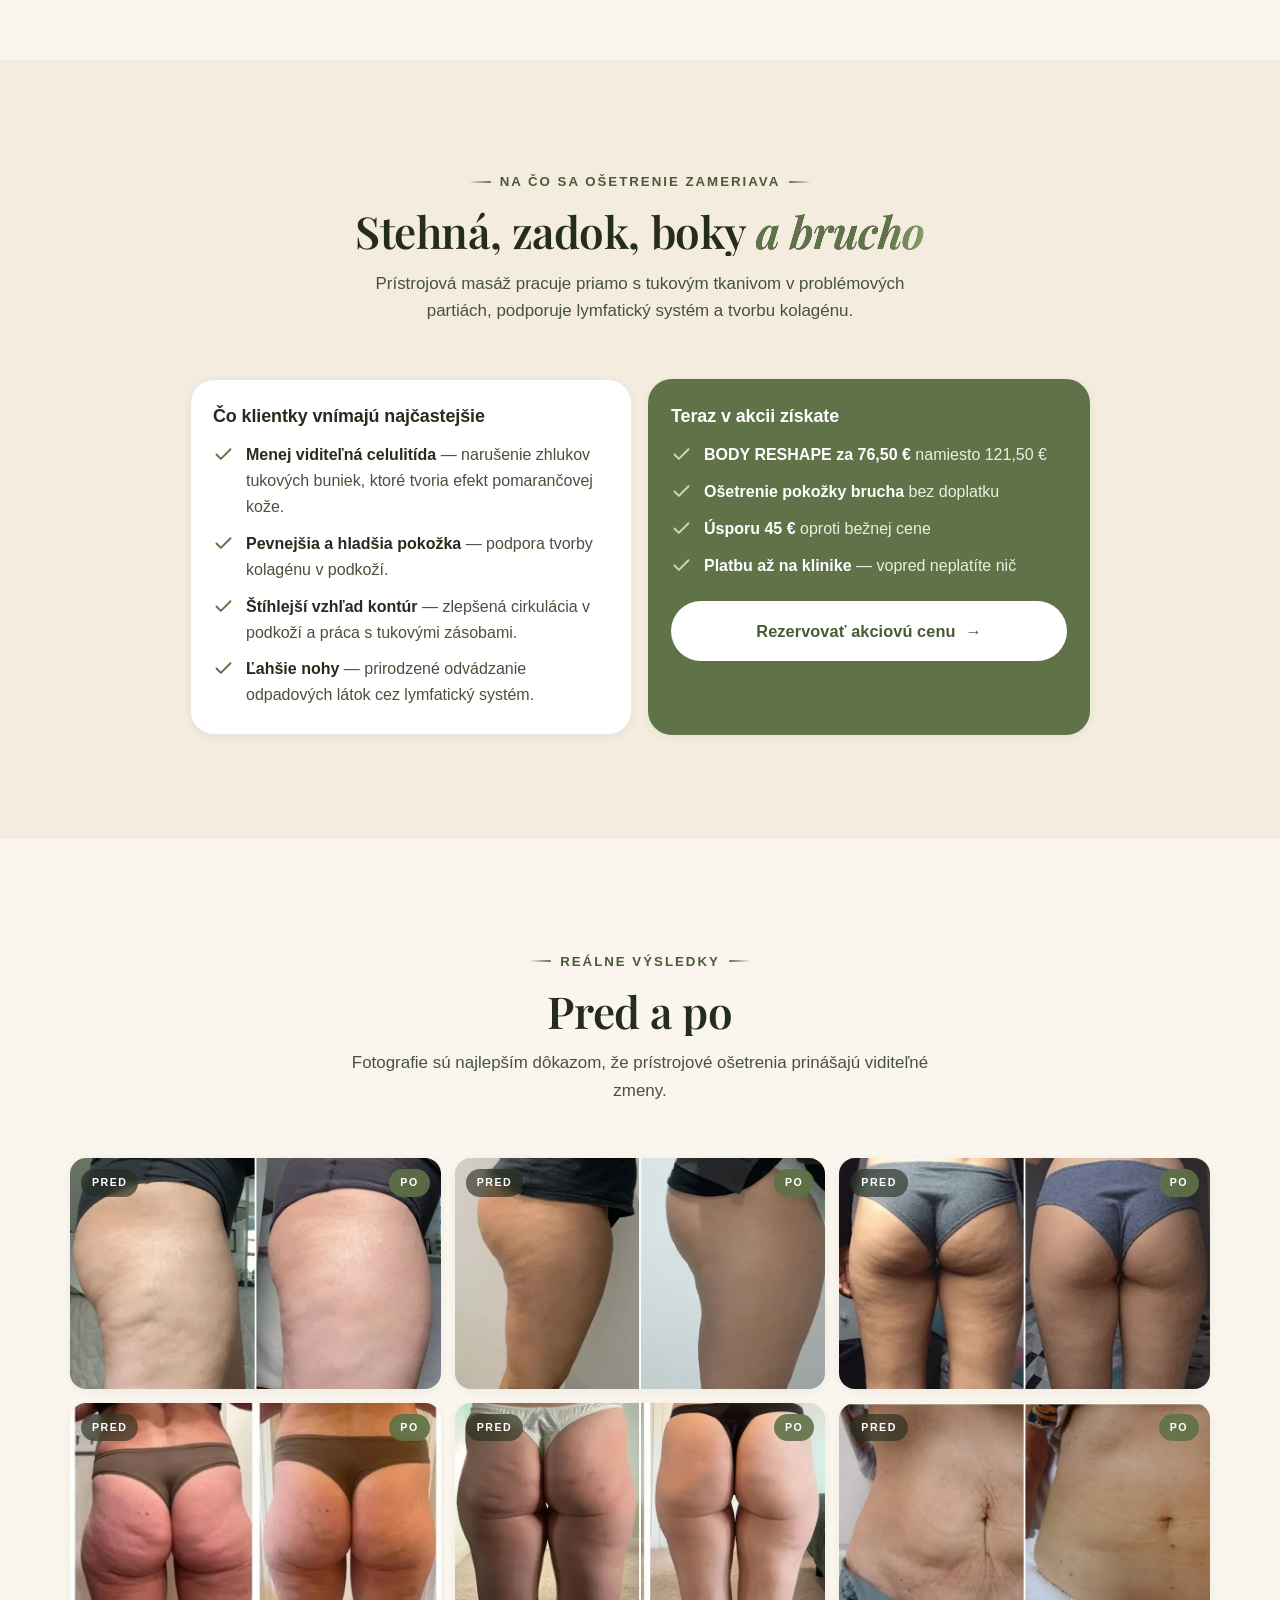
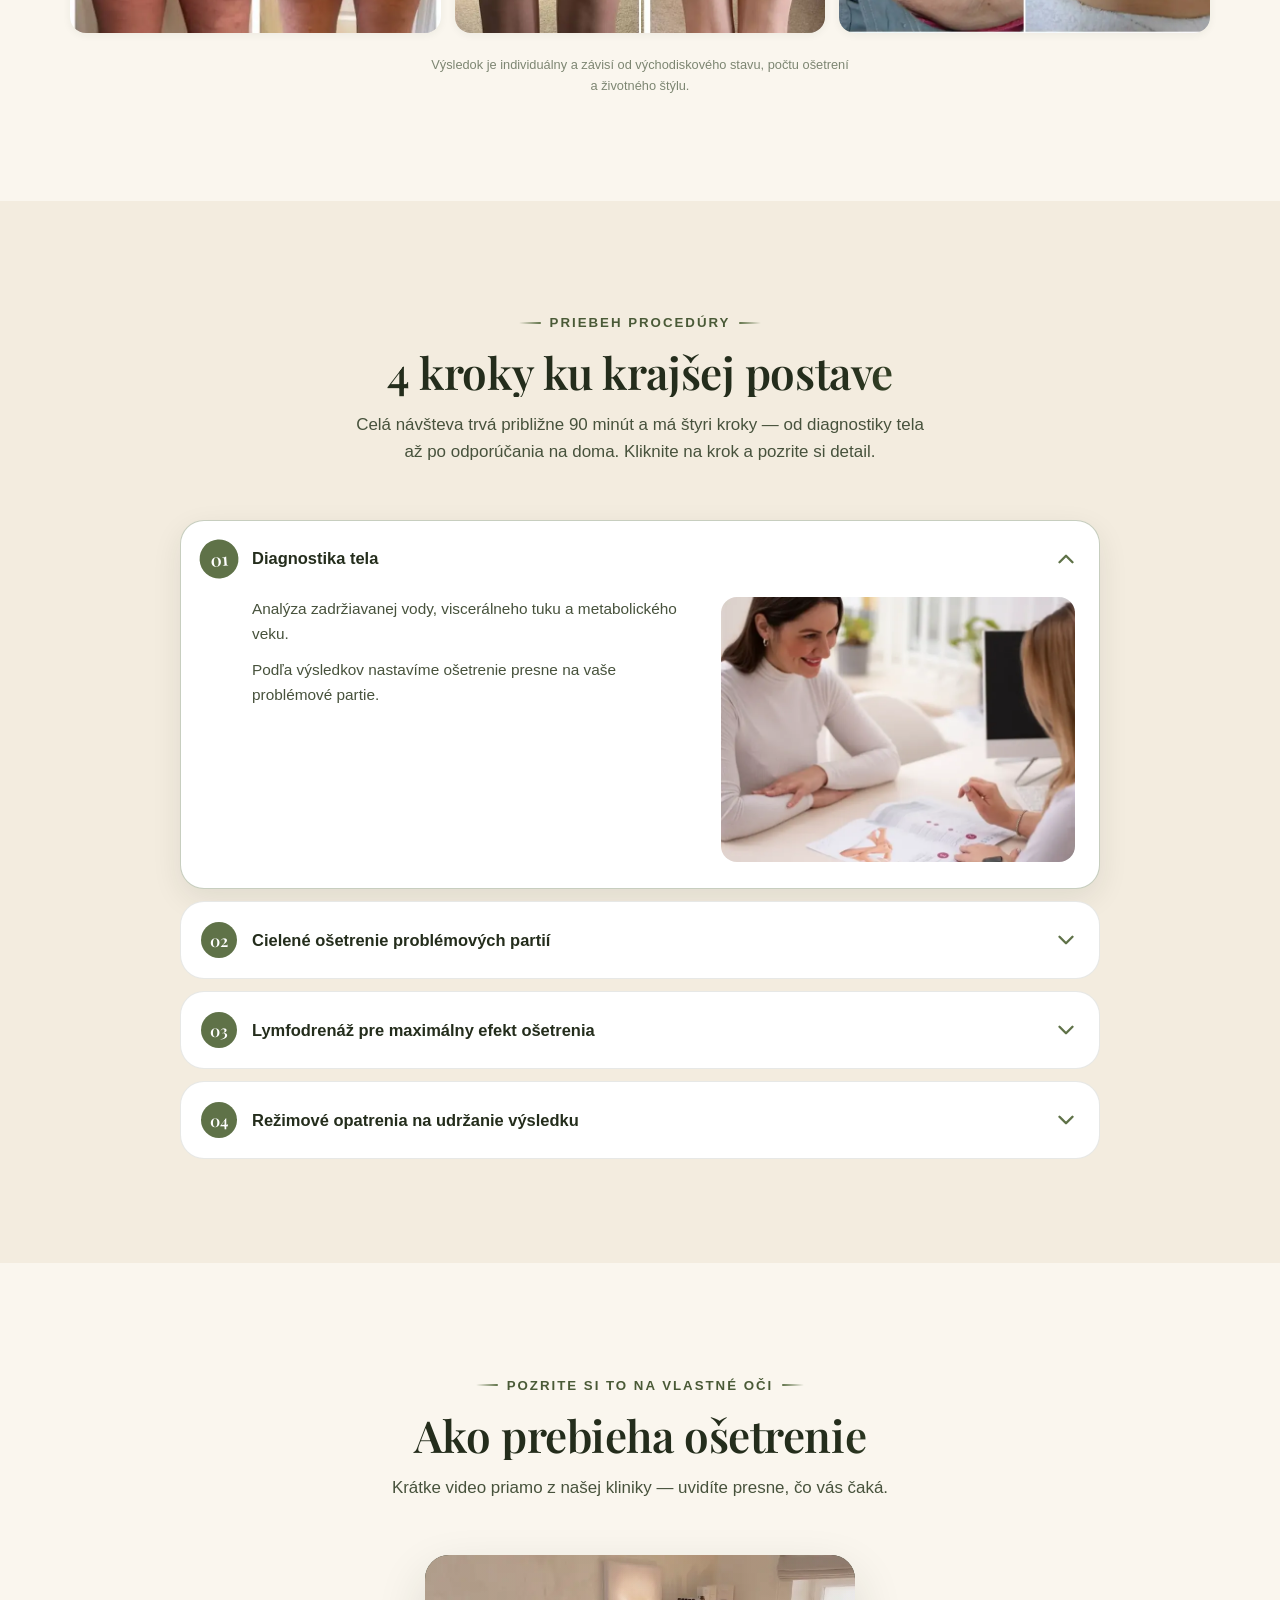
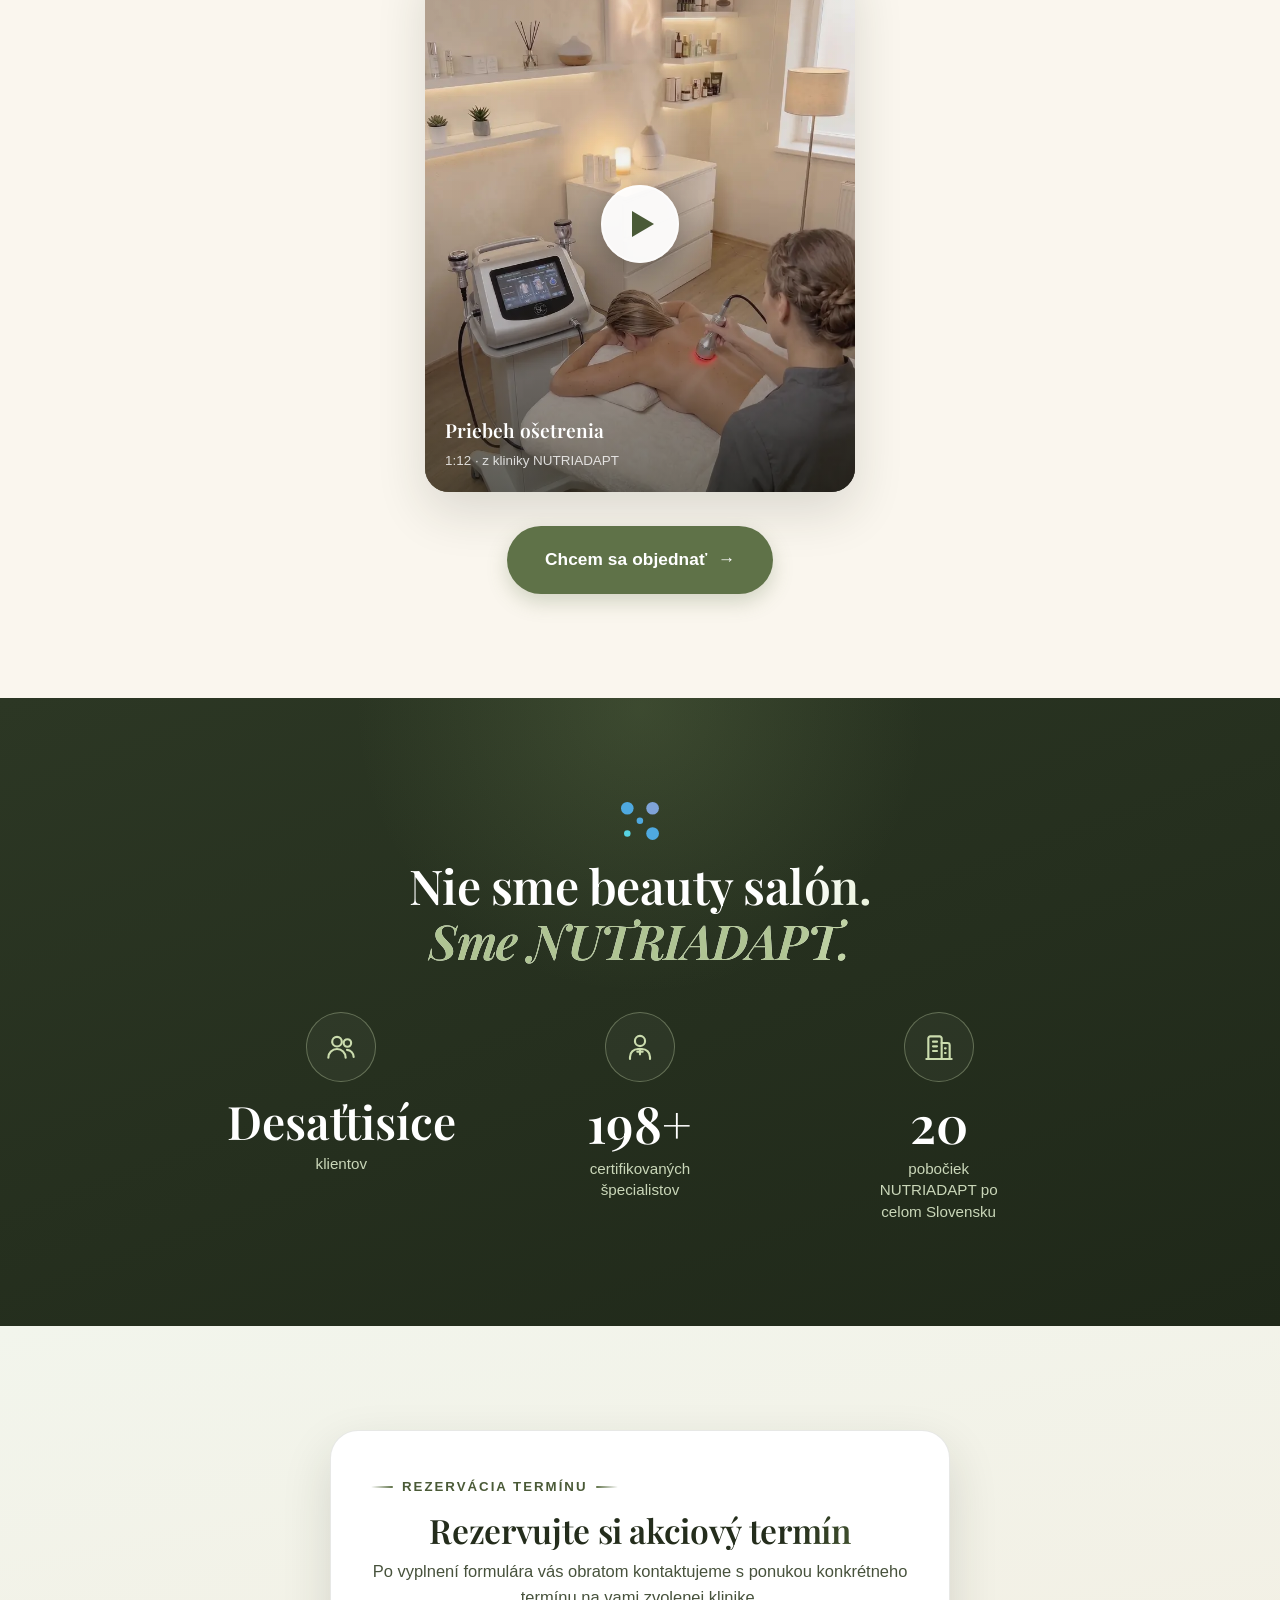
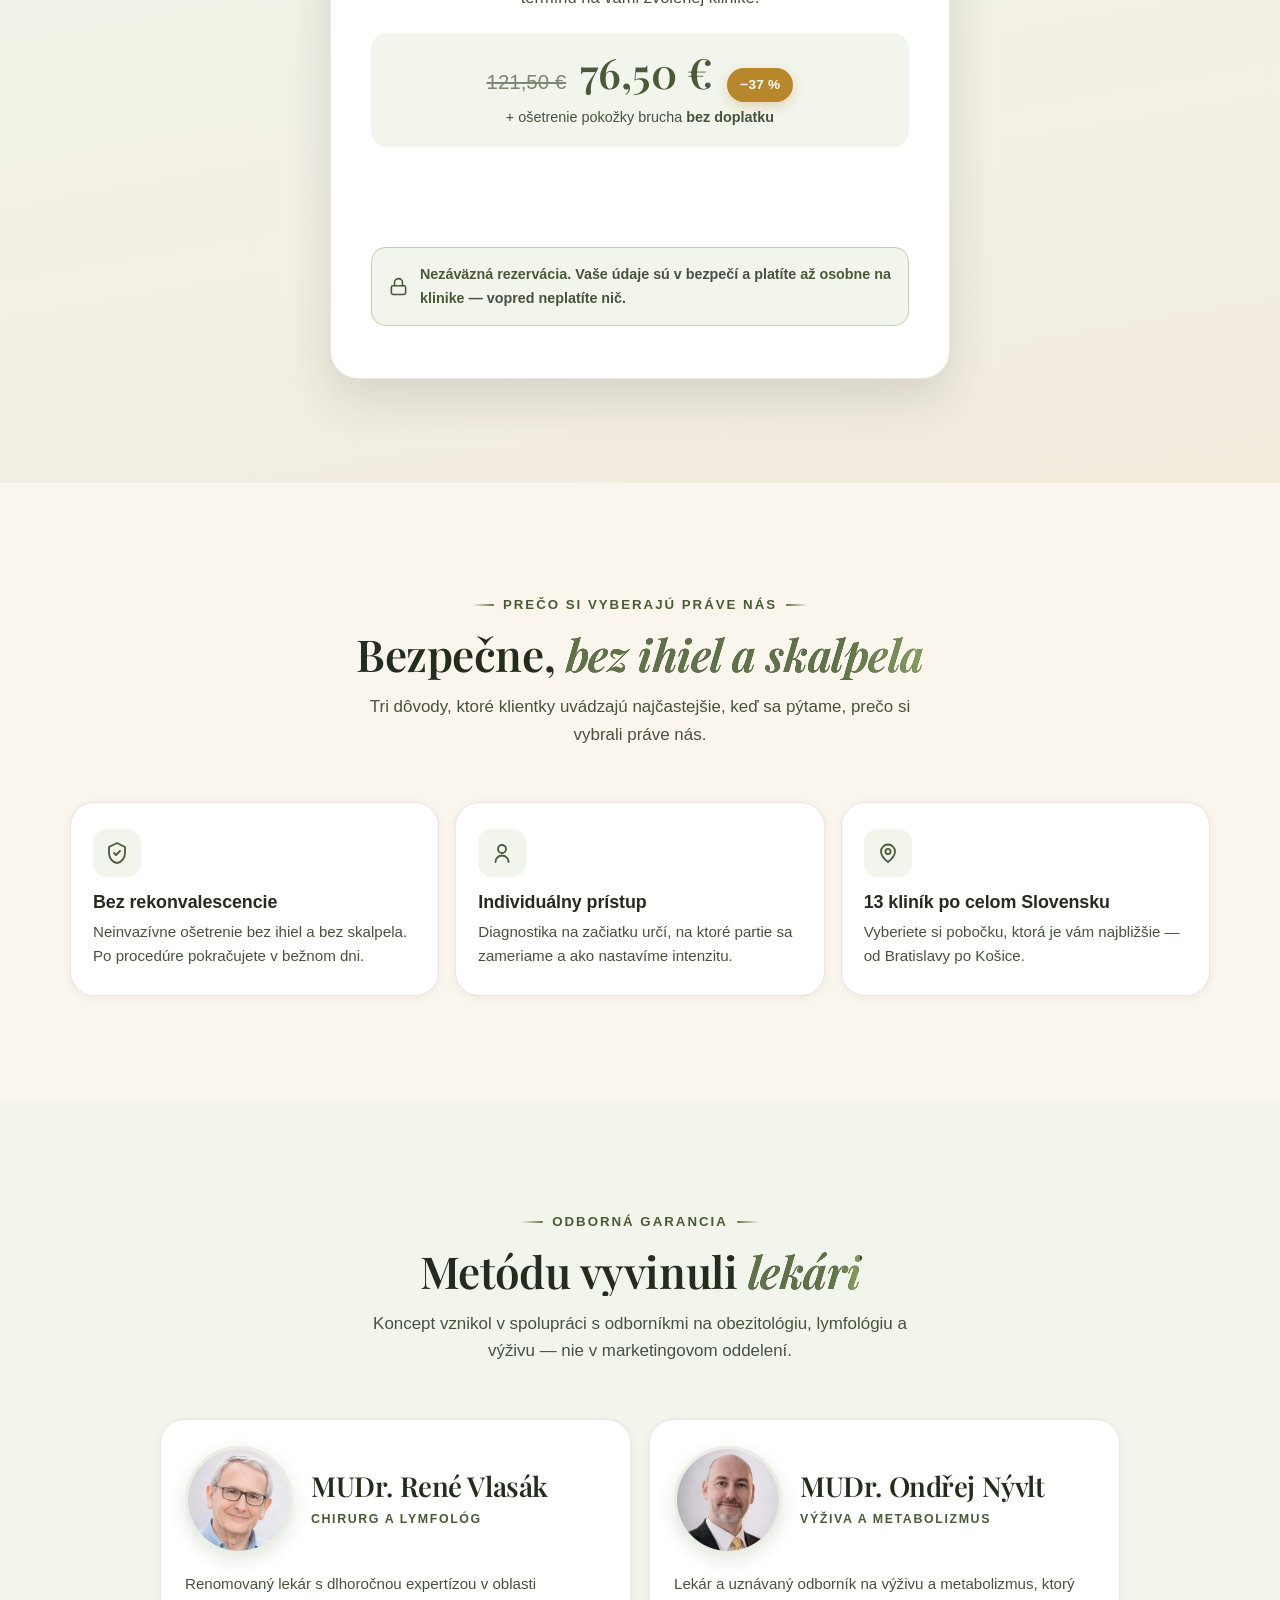
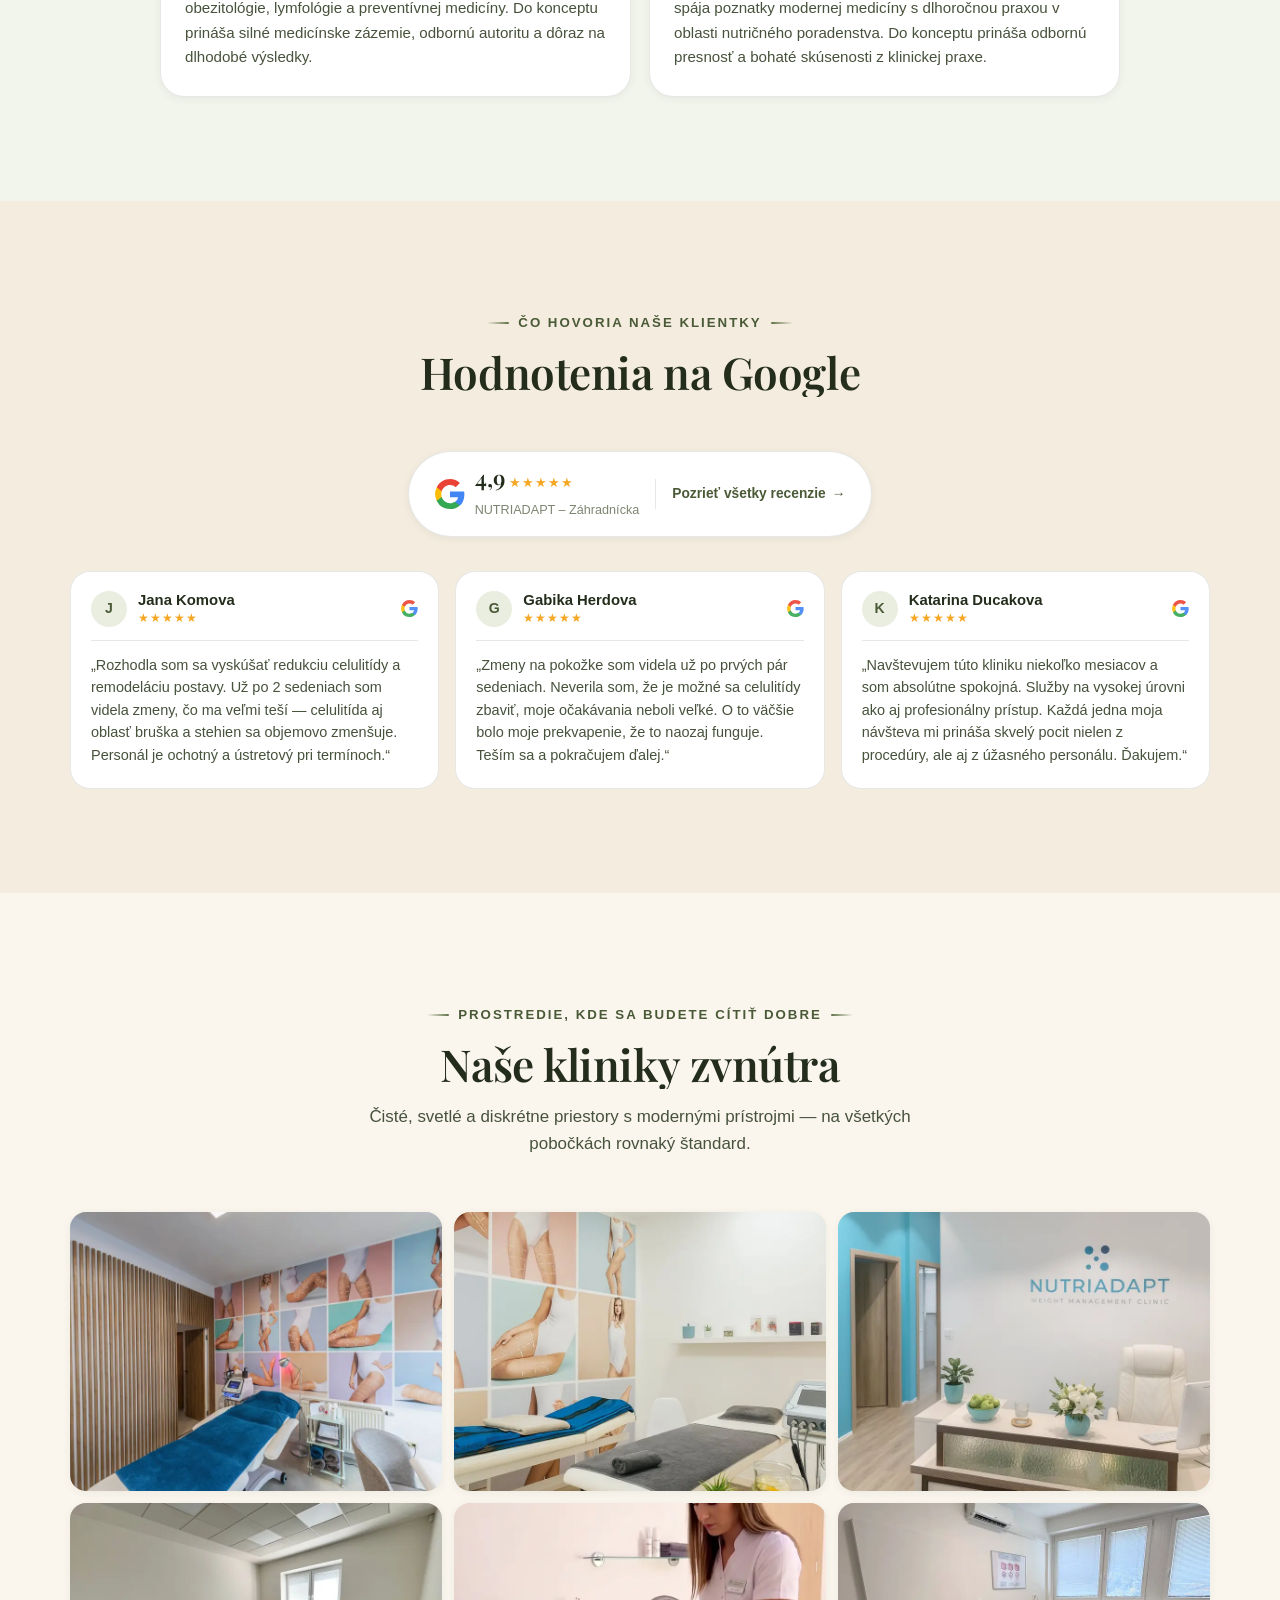
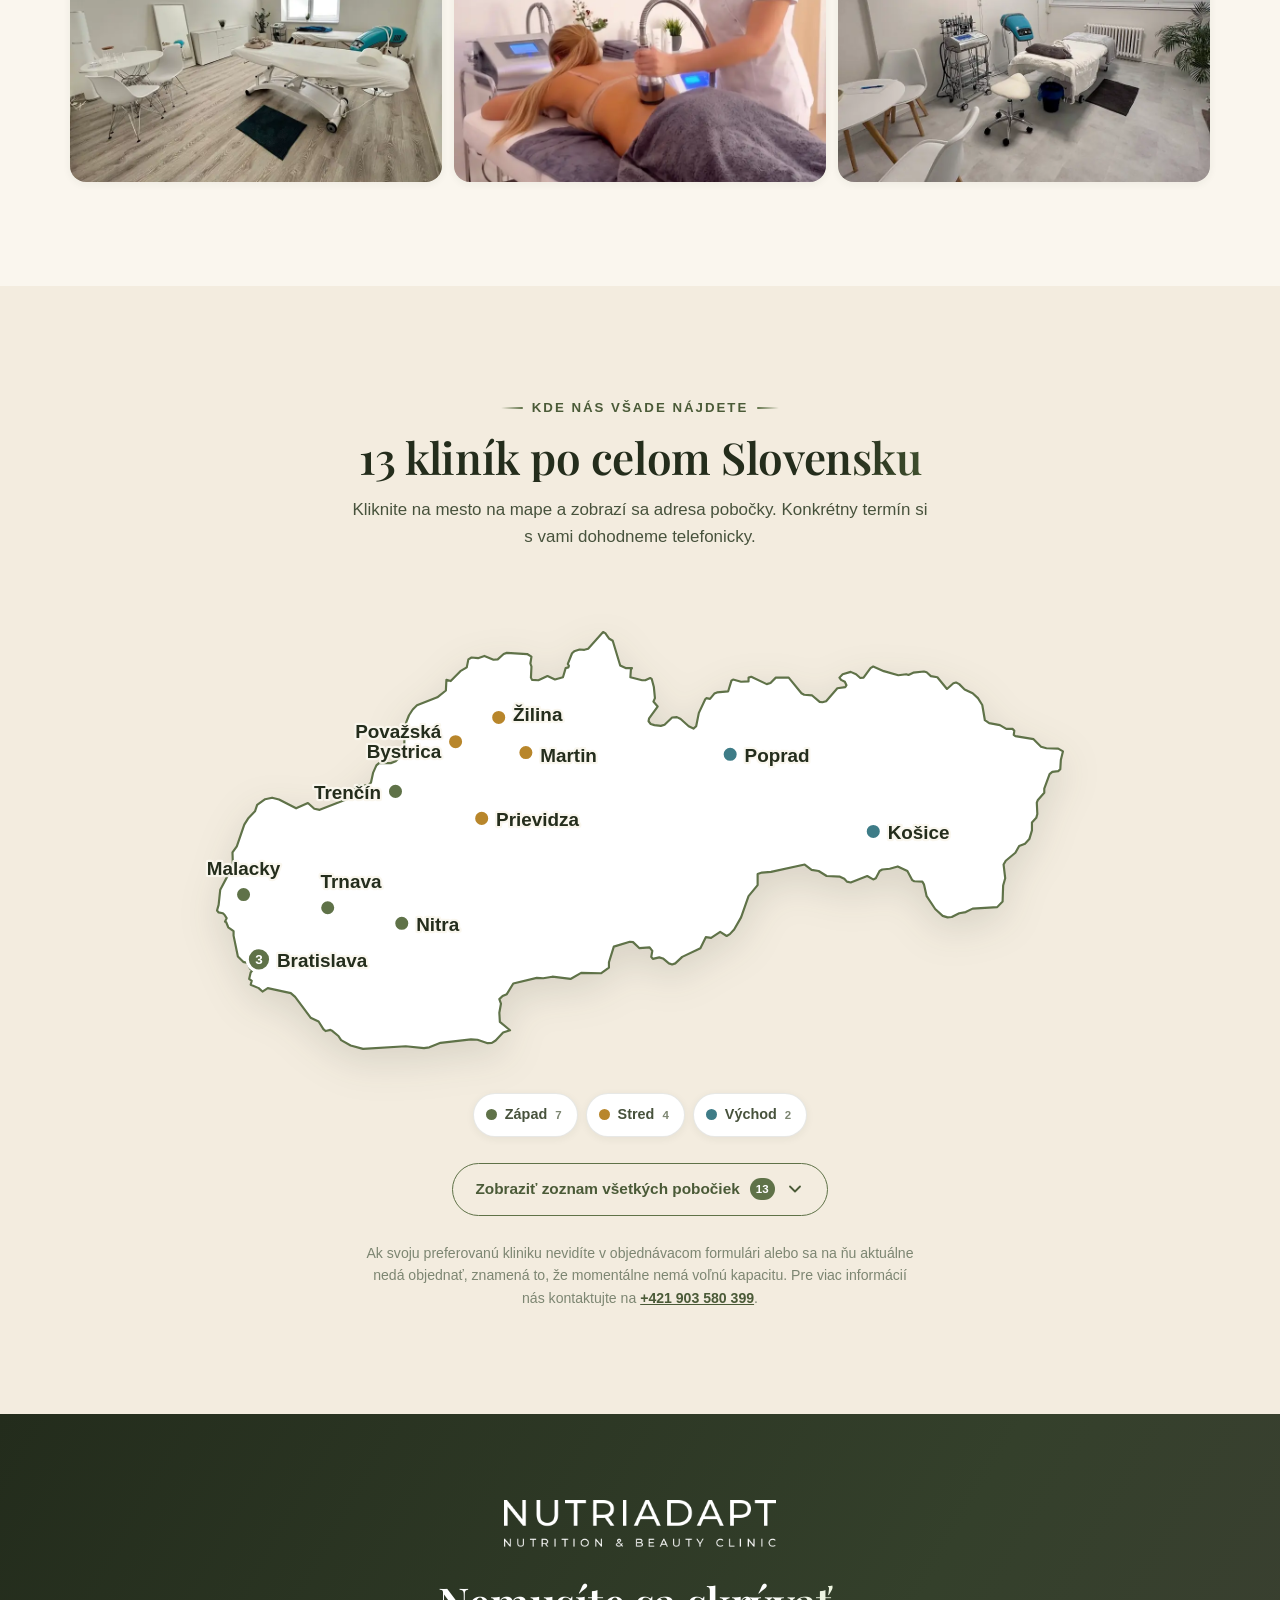
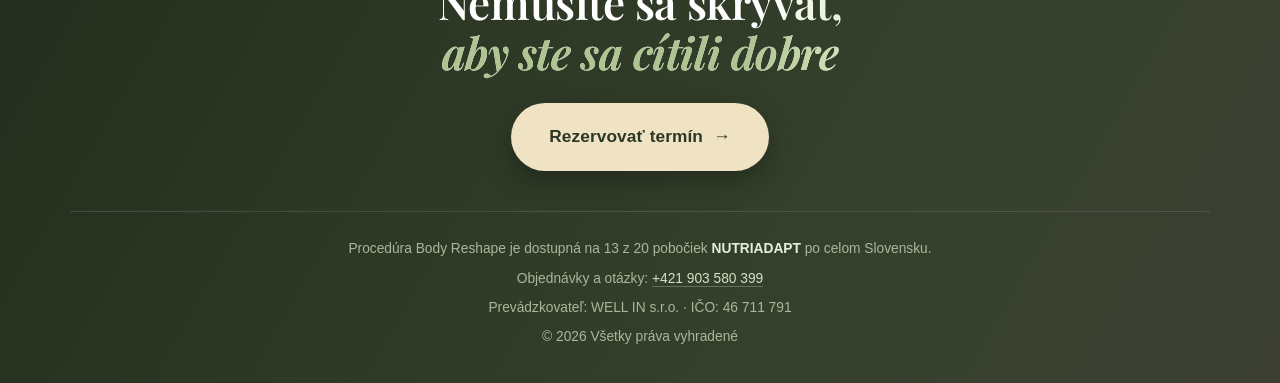
==== commit 40771d30: "Track CTA click as Lead and thanks page as CompleteRegistration Co-Authored-By: Claude Sonnet 5.5 <n" ====
--- a/index.html
+++ b/index.html
@@ -1183,6 +1183,20 @@
   var VIDEO_URL = "https://www.youtube.com/embed/GpcmjQk3Zs0?autoplay=1&rel=0&playsinline=1";
 
   var d = document;
+
+  /* ---- Sledovanie: klik na CTA tlačidlo = Lead (Potenciálny zákazník), raz za načítanie stránky ---- */
+  var ctaSent = false;
+  d_cta();
+  function d_cta(){
+    document.addEventListener('click', function(e){
+      var a = e.target.closest && e.target.closest('.js-cta');
+      if (!a || ctaSent) return;
+      ctaSent = true;
+      var pos = a.getAttribute('data-cta') || '';
+      try { if (window.fbq) fbq('track', 'Lead', {content_name: 'Body Reshape', cta_position: pos}); } catch(_){}
+      try { if (window.gtag) gtag('event', 'cta_click', {cta_position: pos}); } catch(_){}
+    });
+  }
   var reduce = matchMedia('(prefers-reduced-motion: reduce)').matches;
   var $ = function(s,c){return (c||d).querySelector(s)};
   var $$ = function(s,c){return Array.prototype.slice.call((c||d).querySelectorAll(s))};
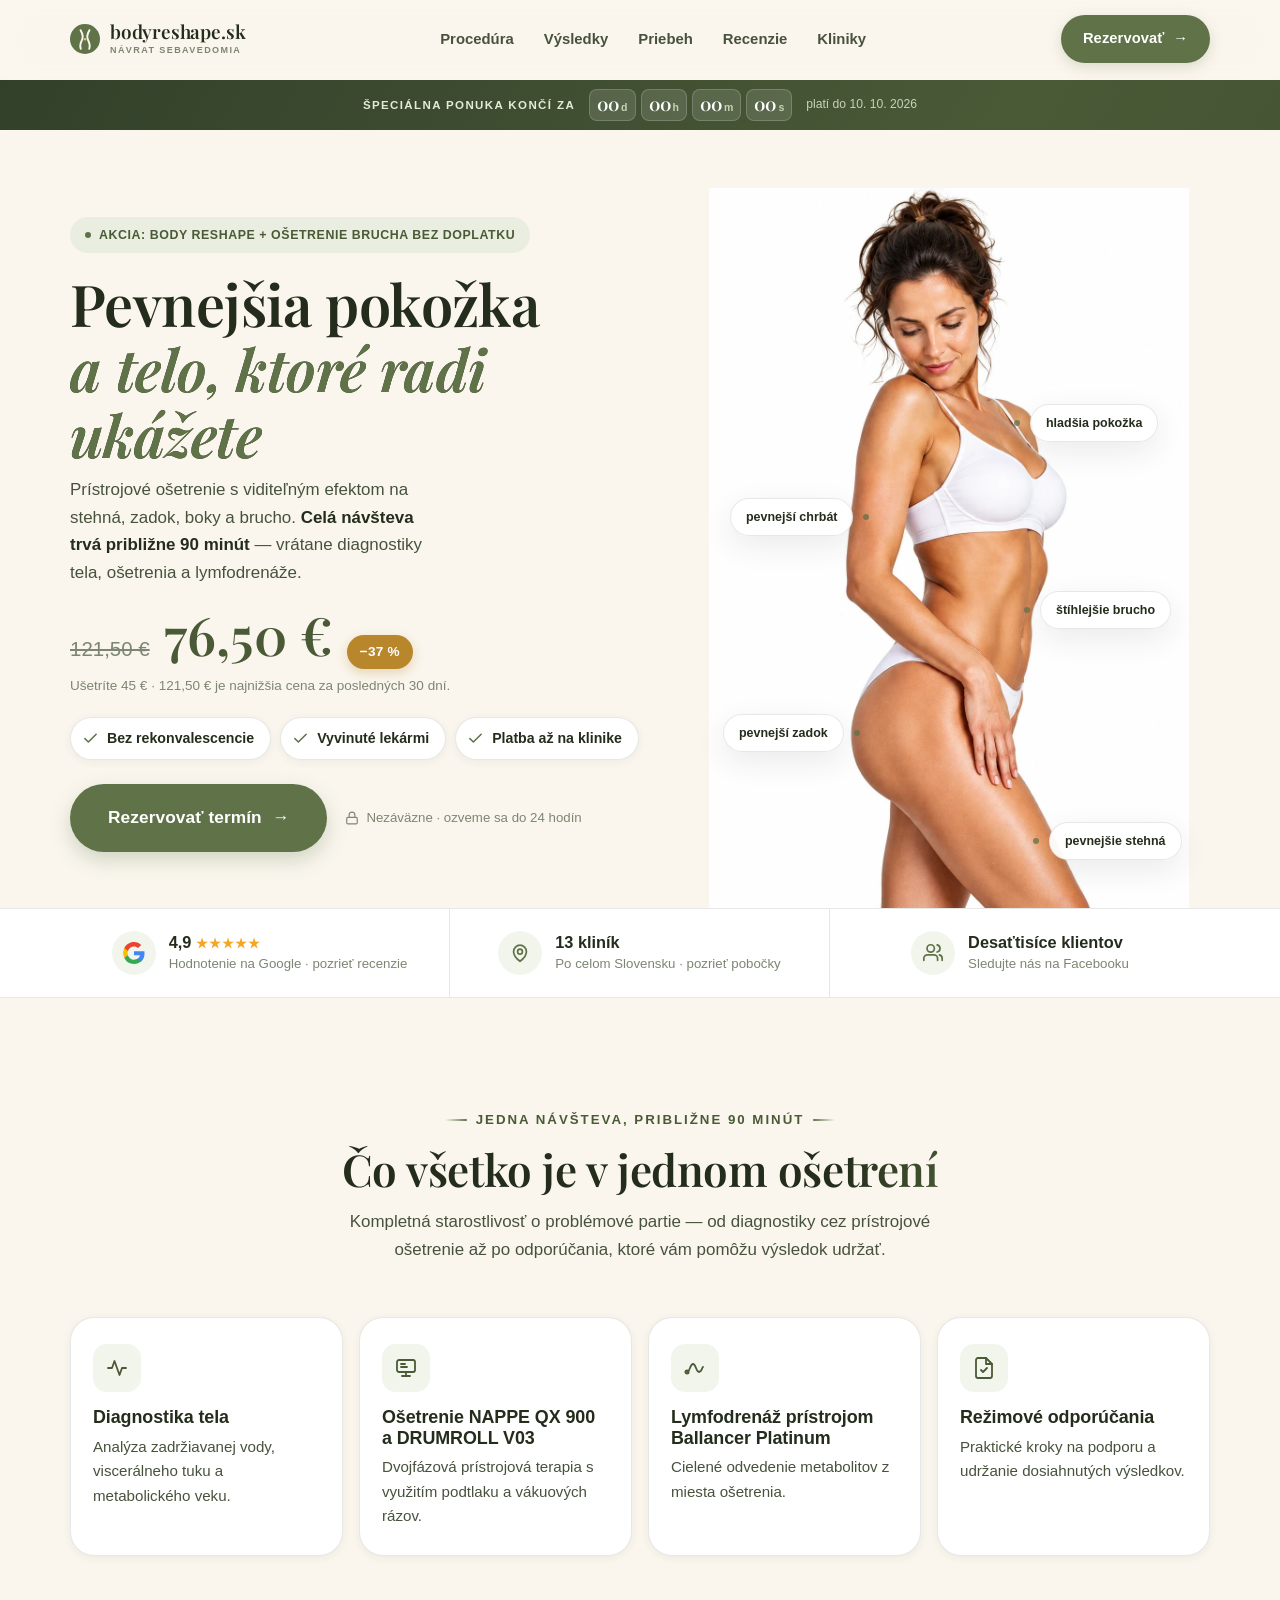
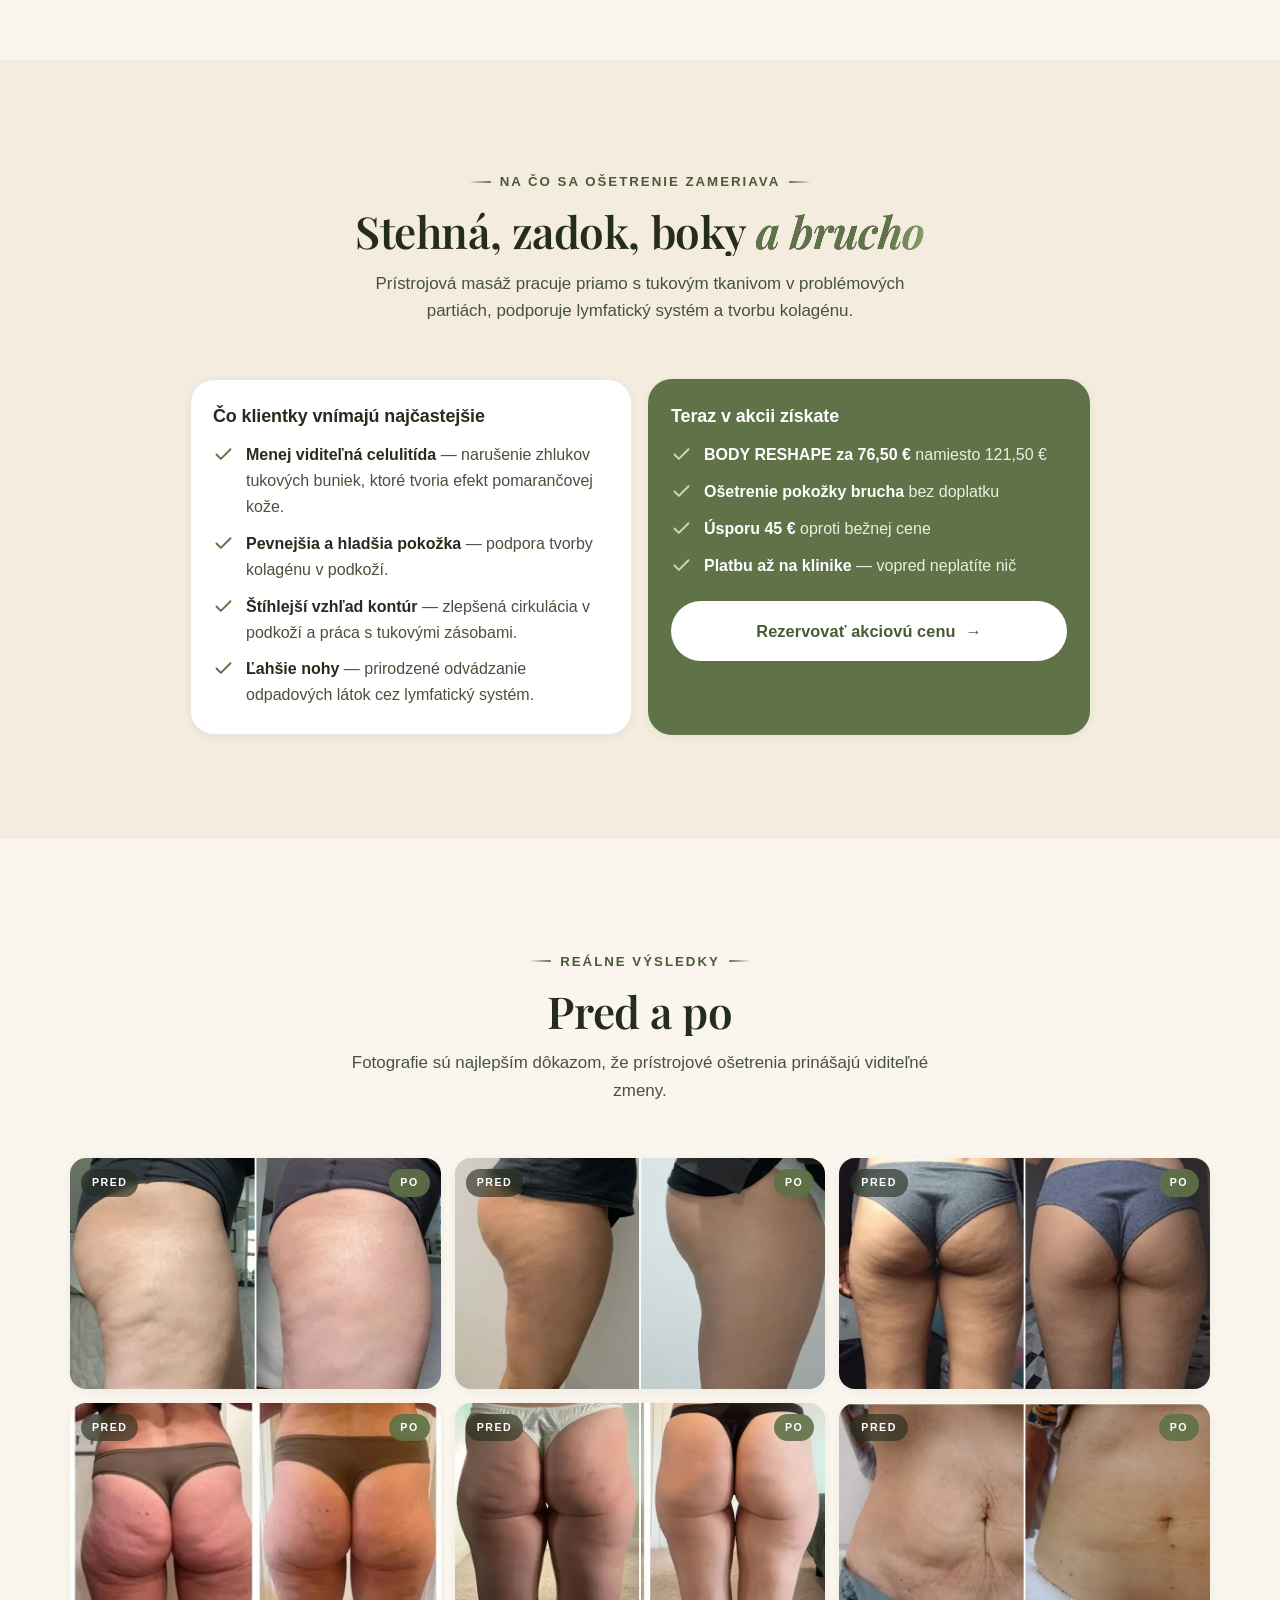
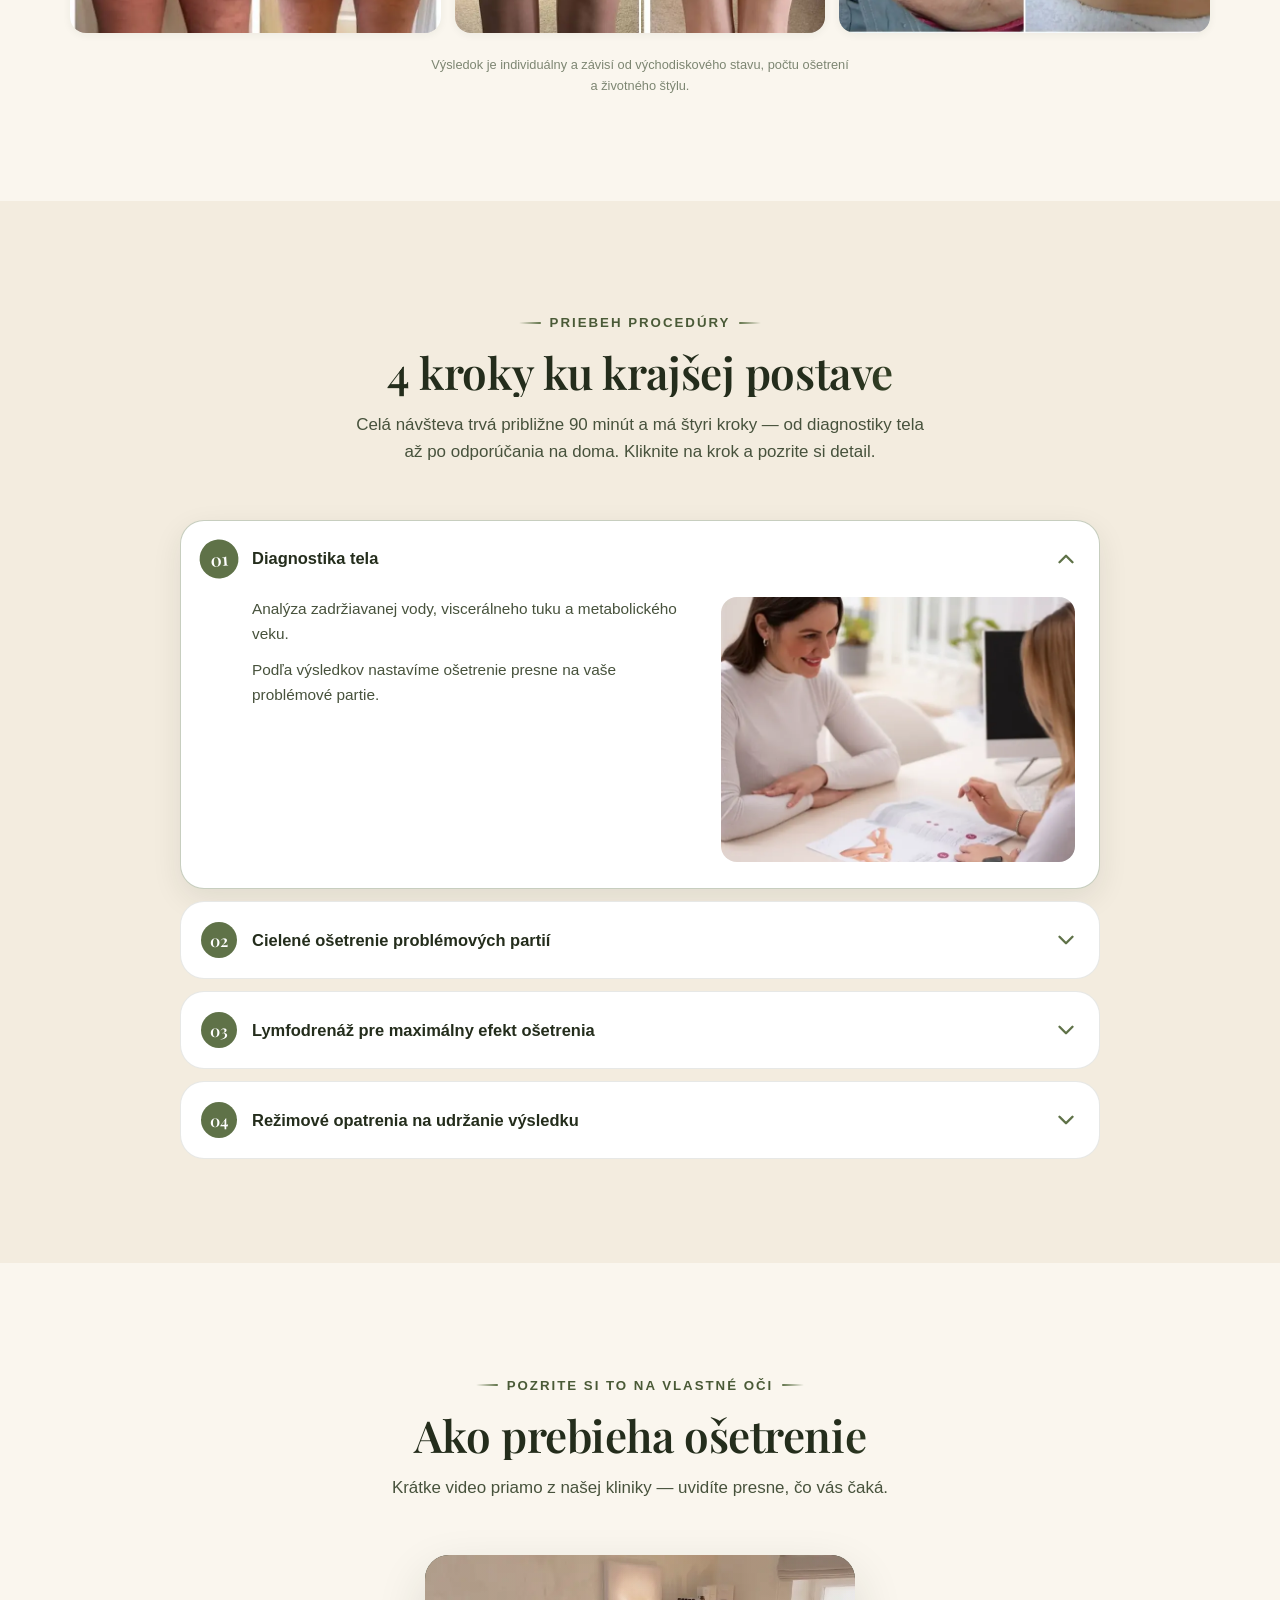
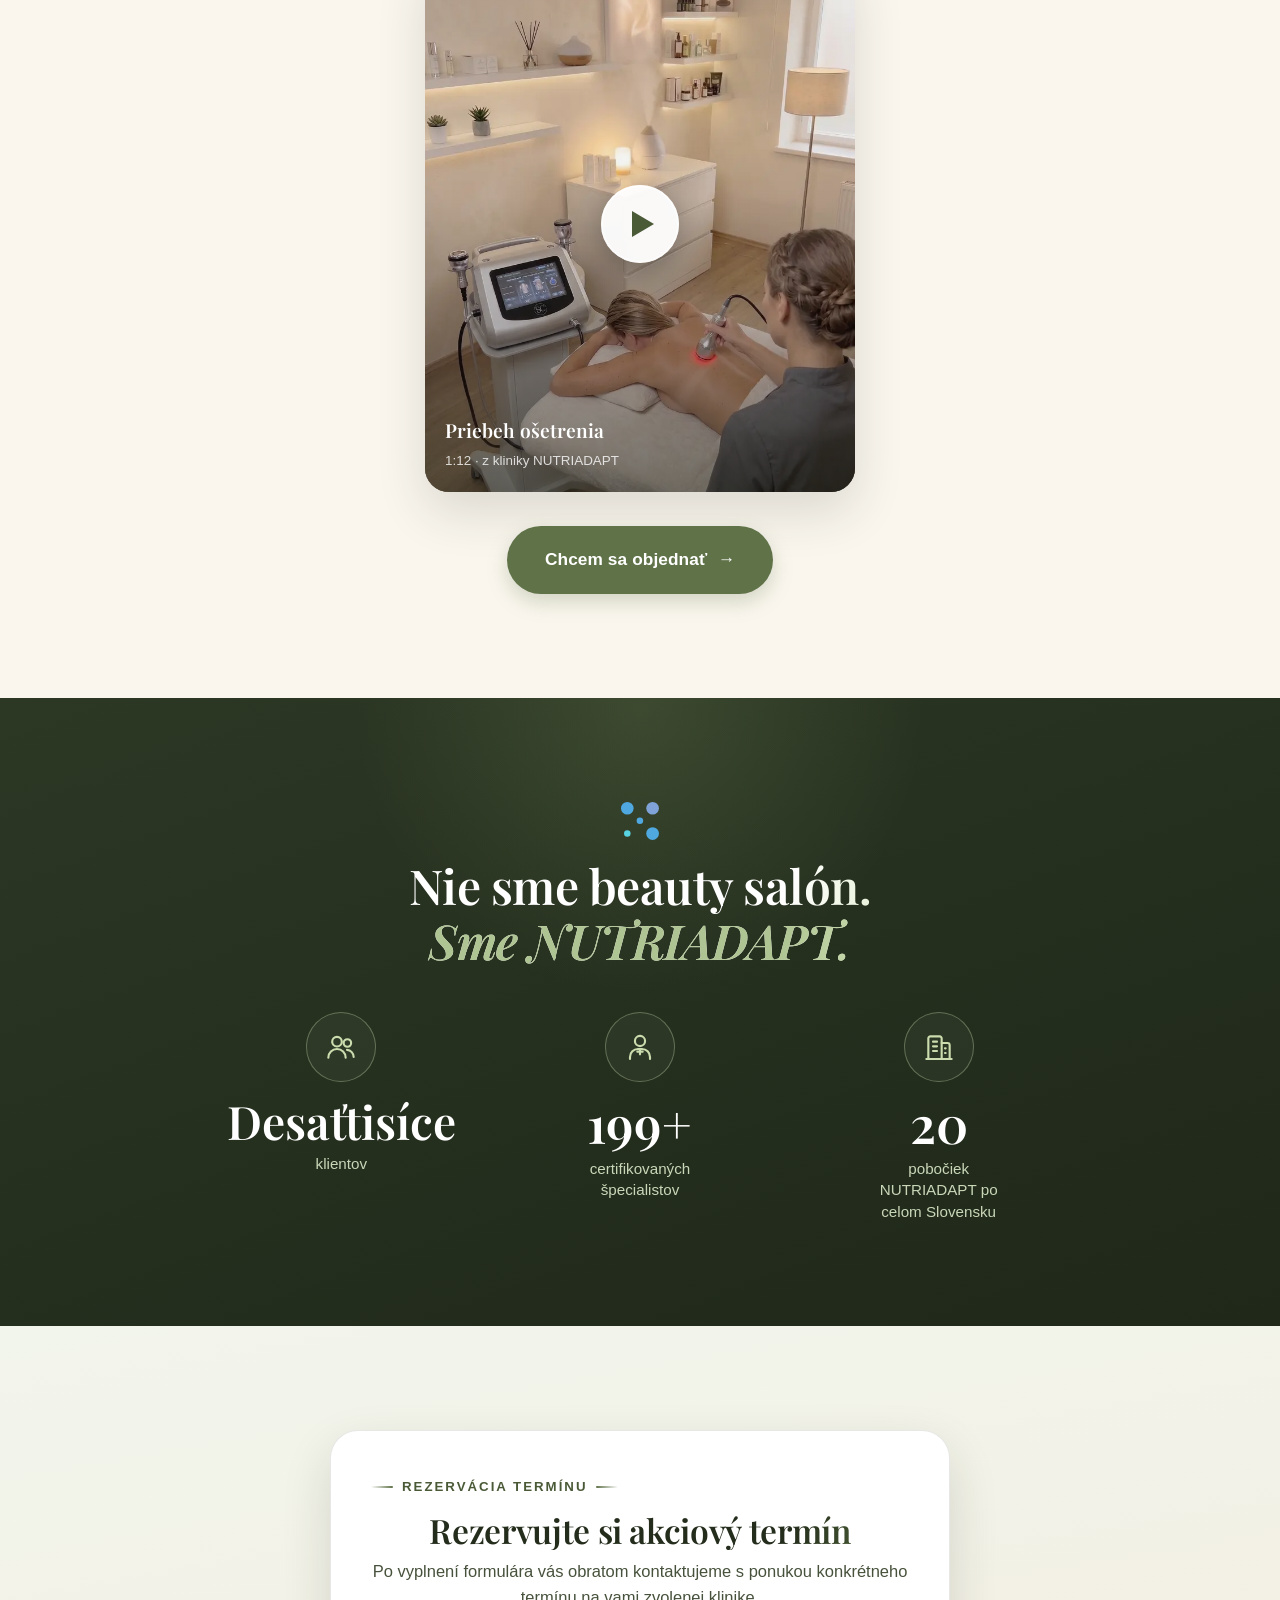
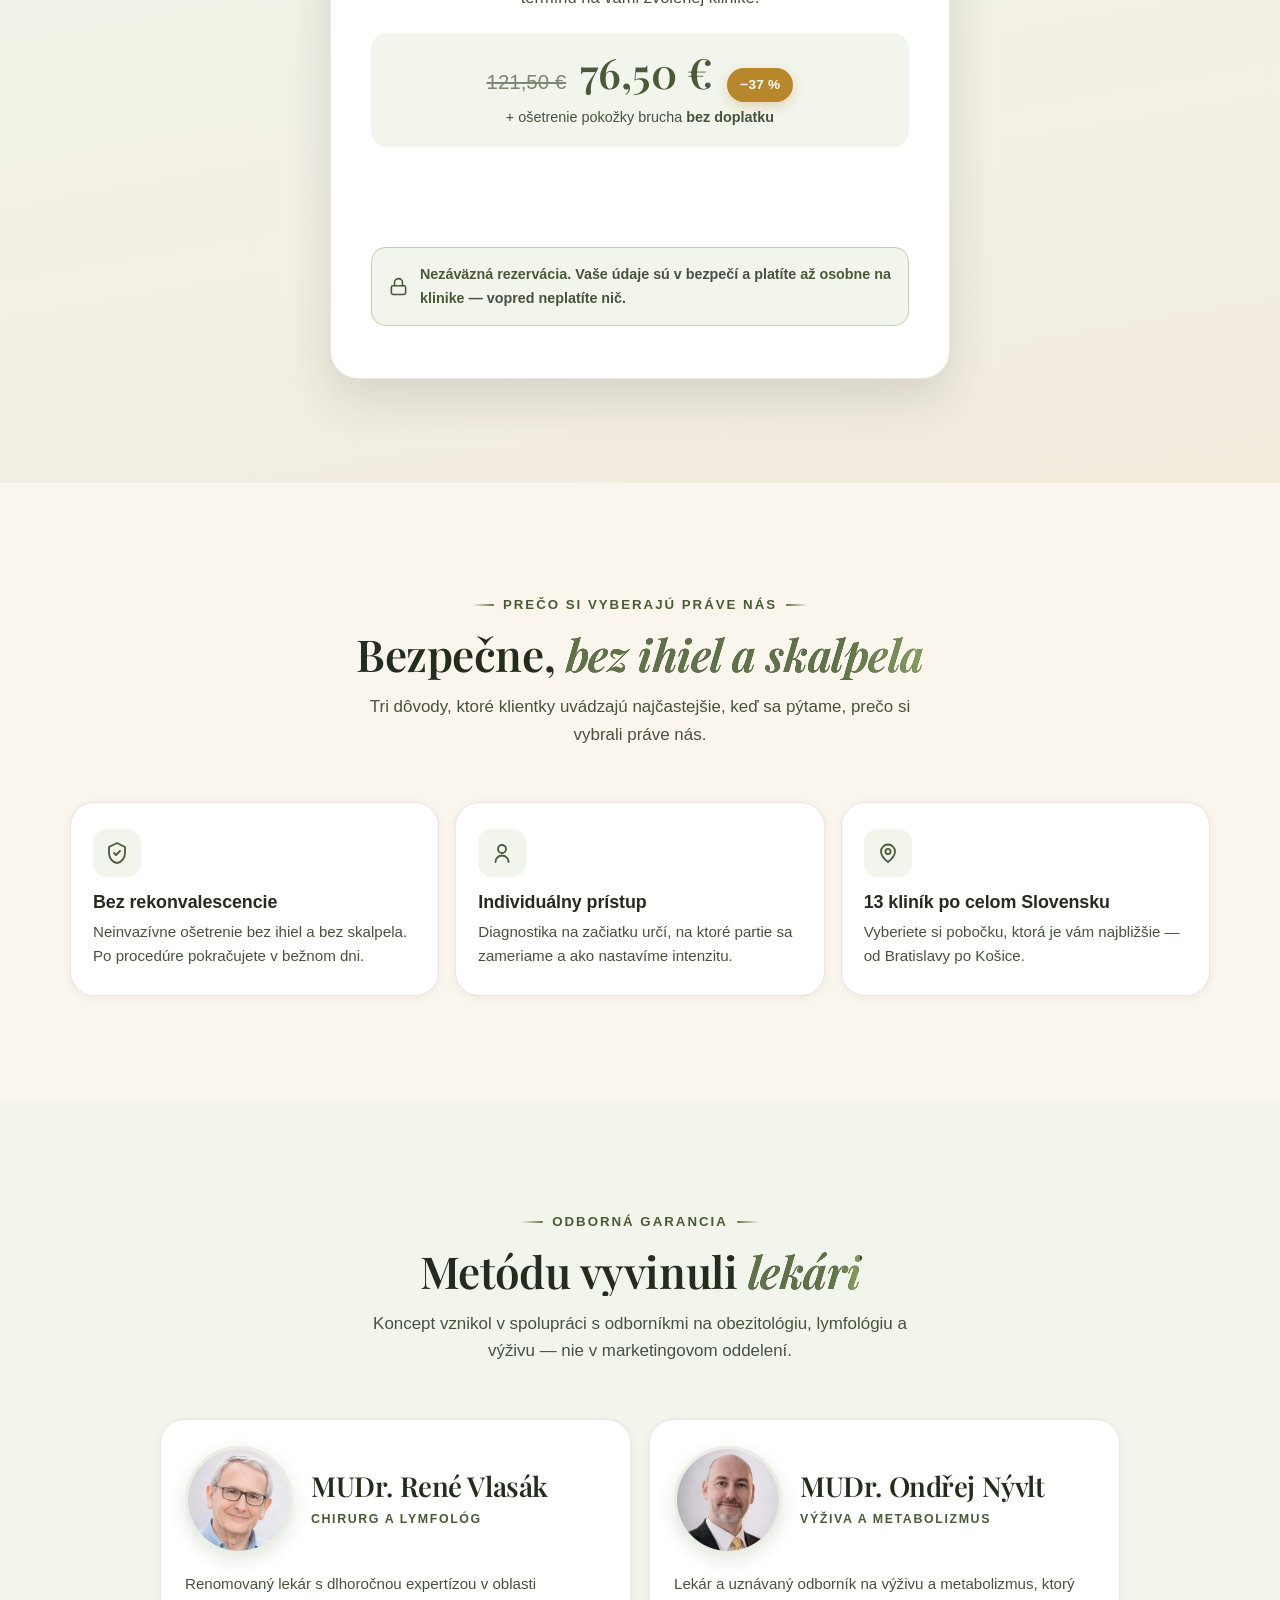
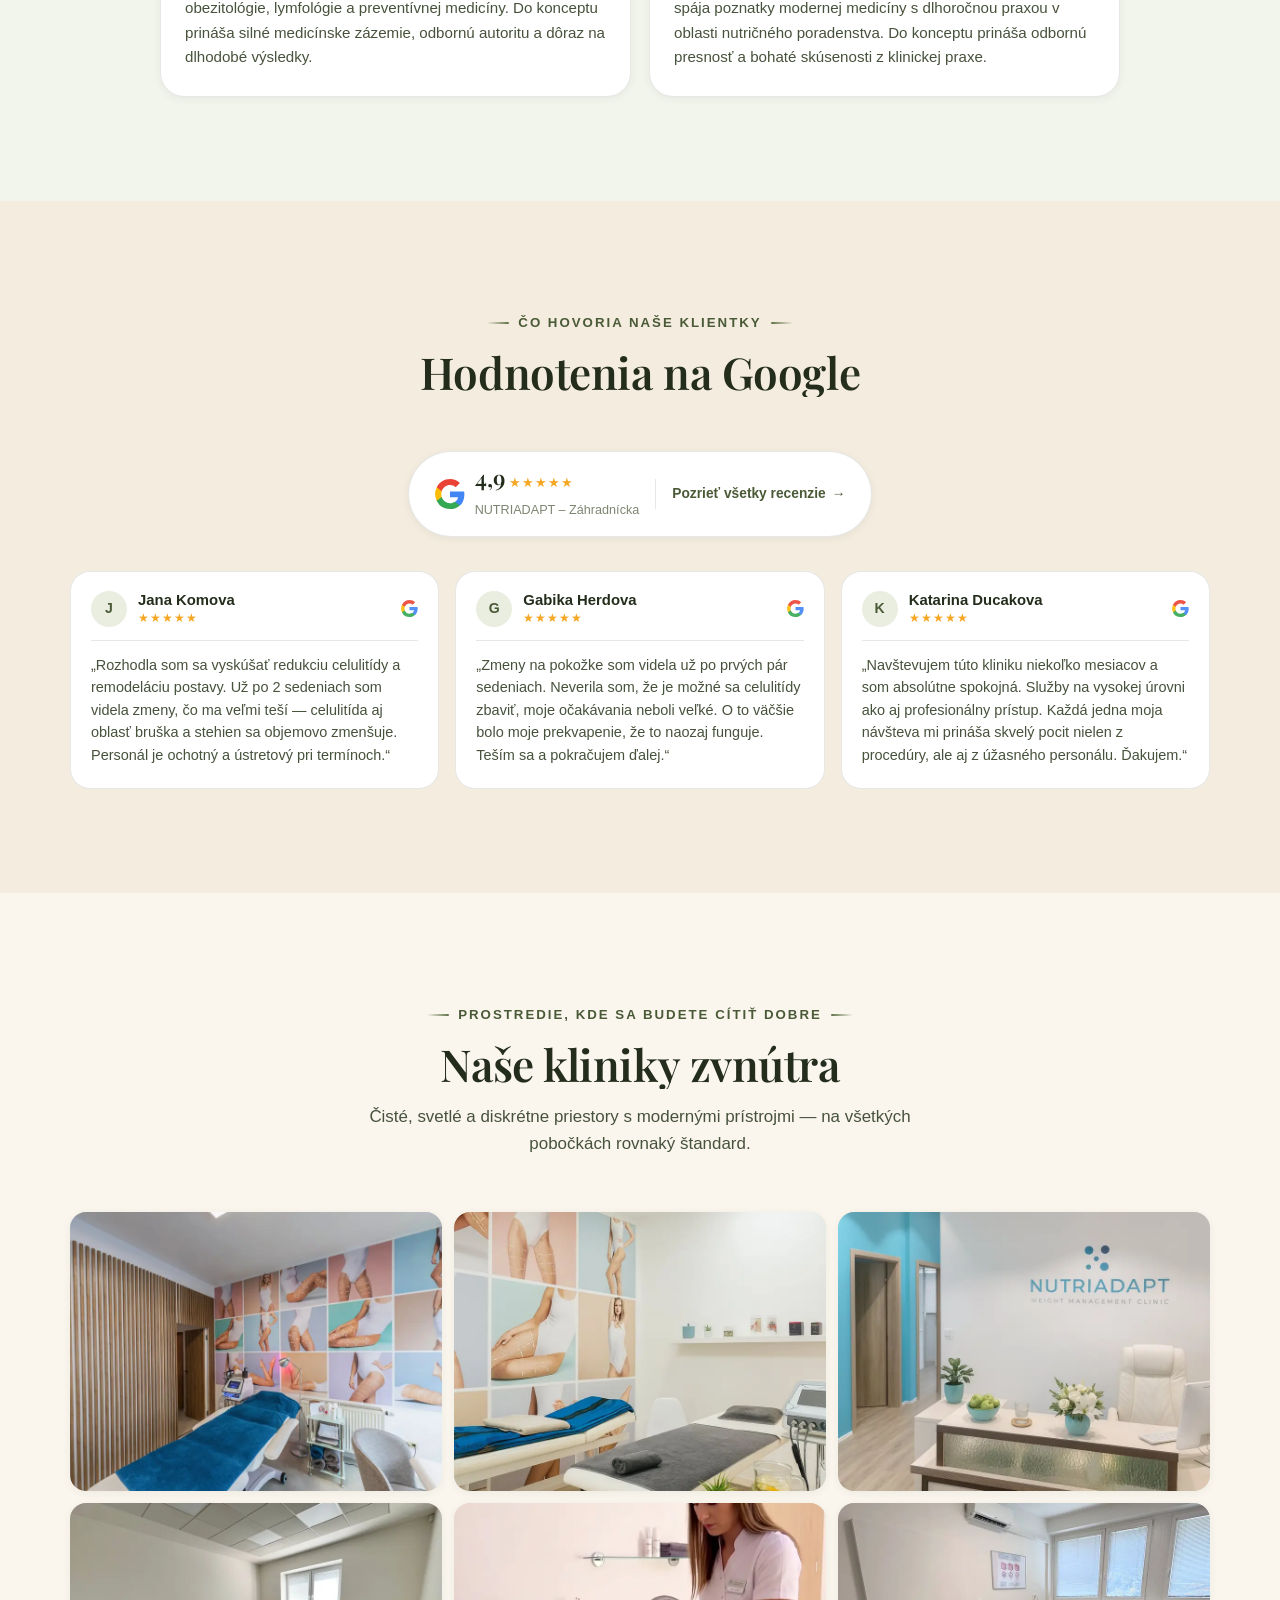
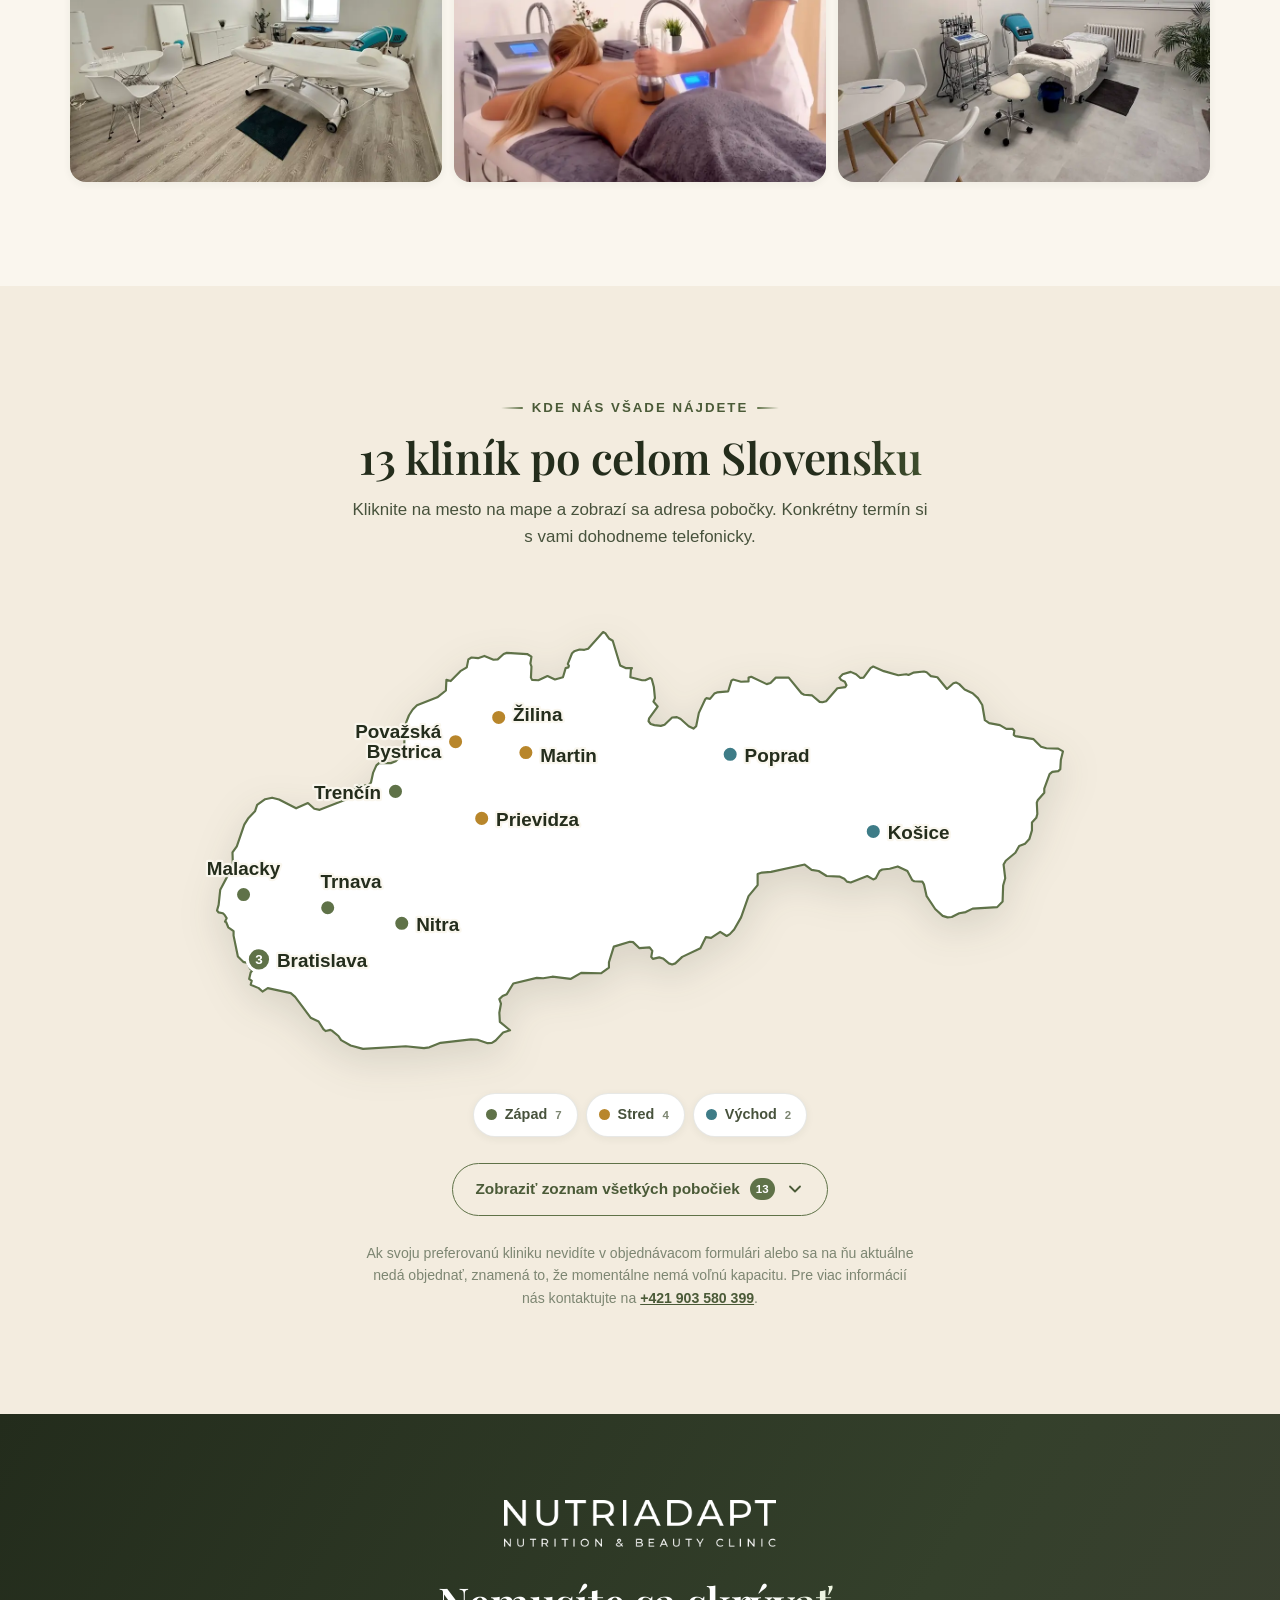
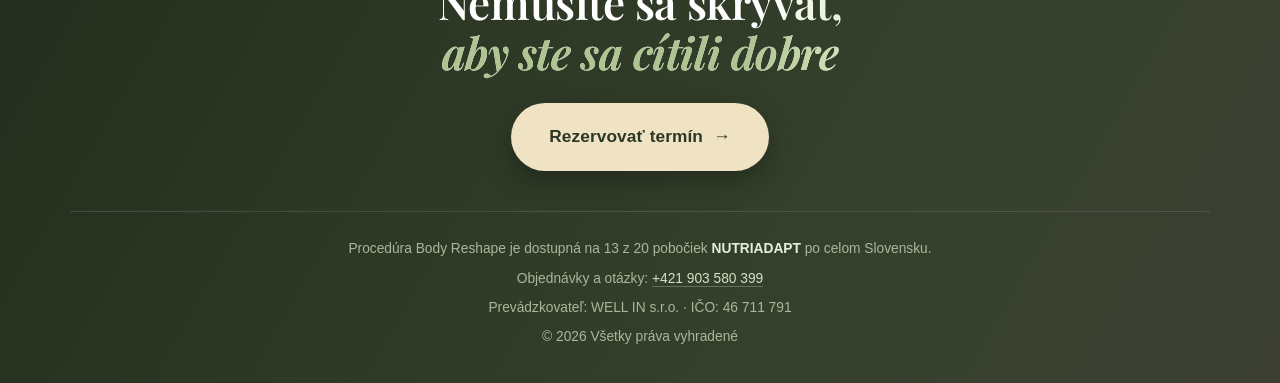
==== commit b4202788: "Set promo end date to 10.10.2026 Co-Authored-By: Claude Sonnet 5.5 <noreply@anthropic.com> Claude-Se" ====
--- a/index.html
+++ b/index.html
@@ -634,7 +634,7 @@
       <div class="cd__u"><b data-u="m">--</b><span>m</span></div>
       <div class="cd__u"><b data-u="s">--</b><span>s</span></div>
     </div>
-    <span class="cd__note">platí do 10. 10. 2027</span>
+    <span class="cd__note">platí do 10. 10. 2026</span>
   </div>
 </div>
 
@@ -1179,7 +1179,7 @@
 (function(){
   "use strict";
   /* ---- NASTAVENIA ---- */
-  var AKCIA_DO = "2027-10-10T23:59:59+02:00";  // koniec akcie
+  var AKCIA_DO = "2026-10-10T23:59:59+02:00";  // koniec akcie
   var VIDEO_URL = "https://www.youtube.com/embed/GpcmjQk3Zs0?autoplay=1&rel=0&playsinline=1";
 
   var d = document;
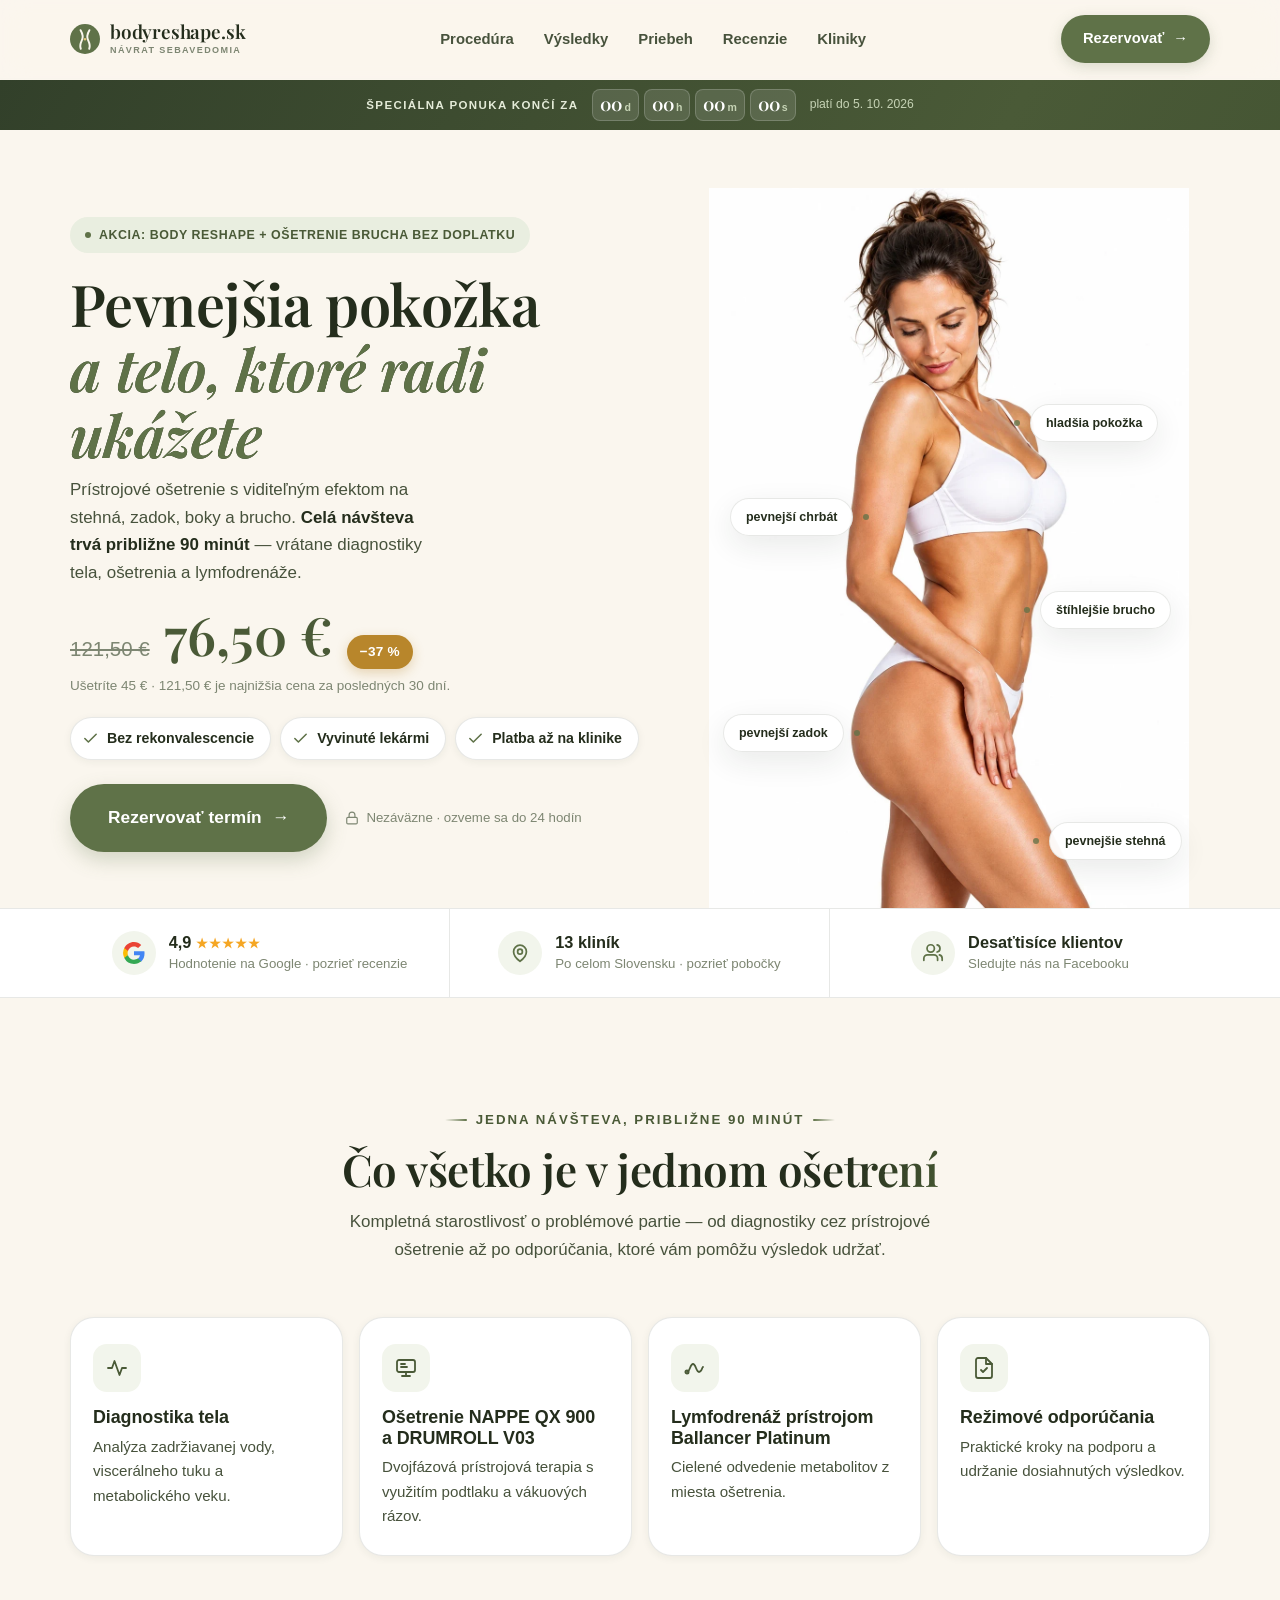
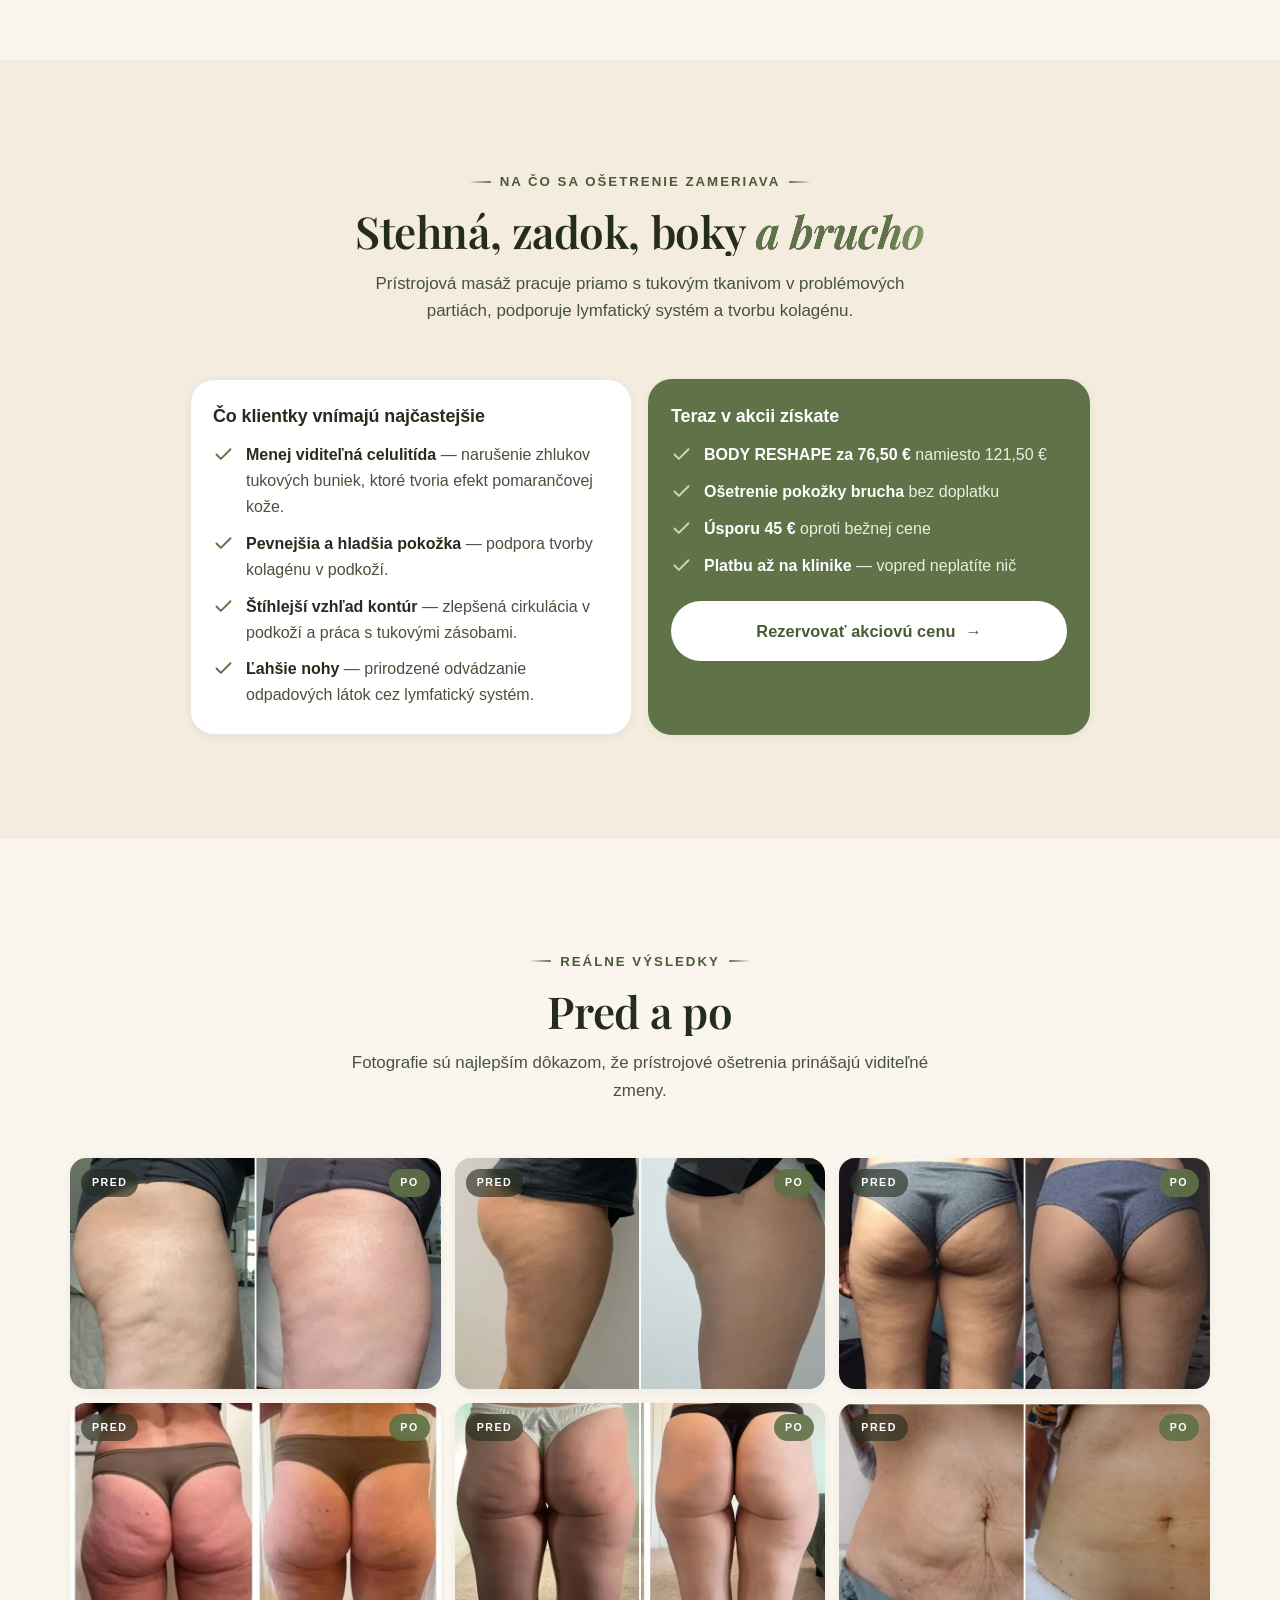
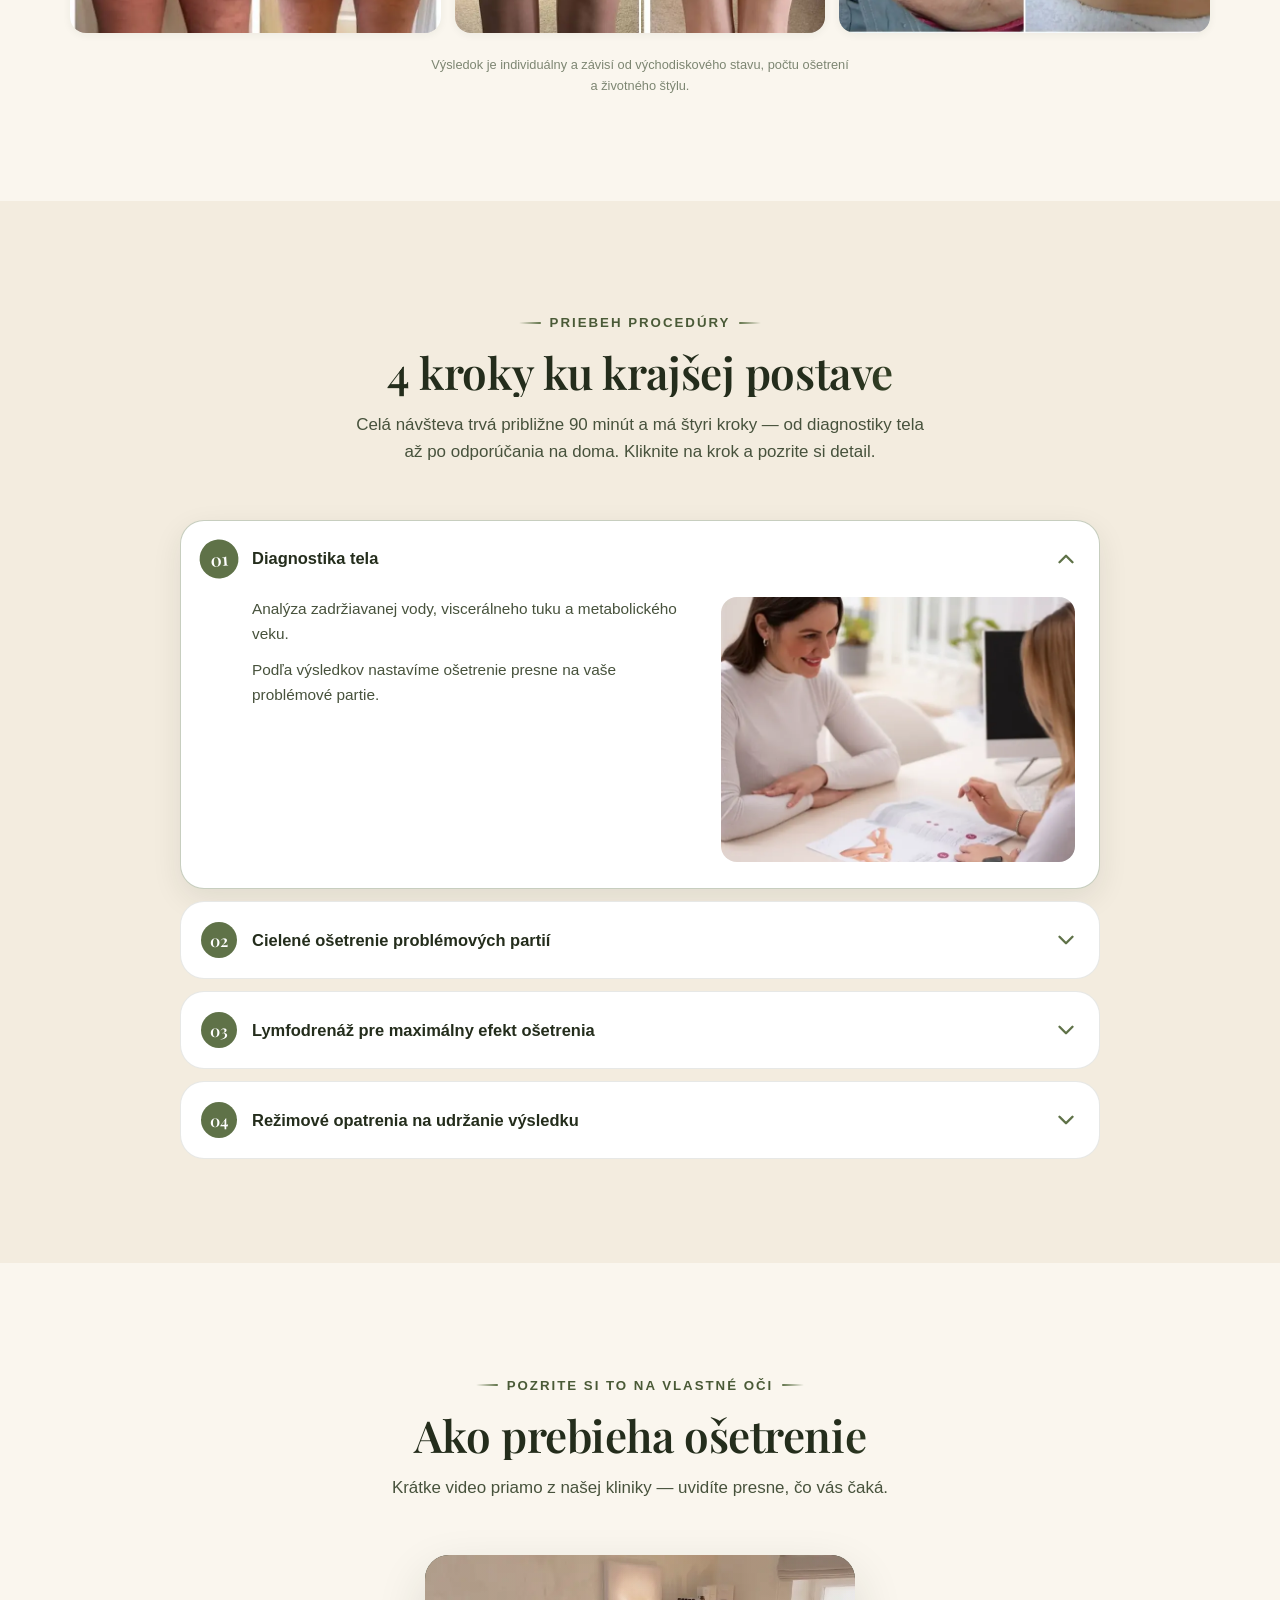
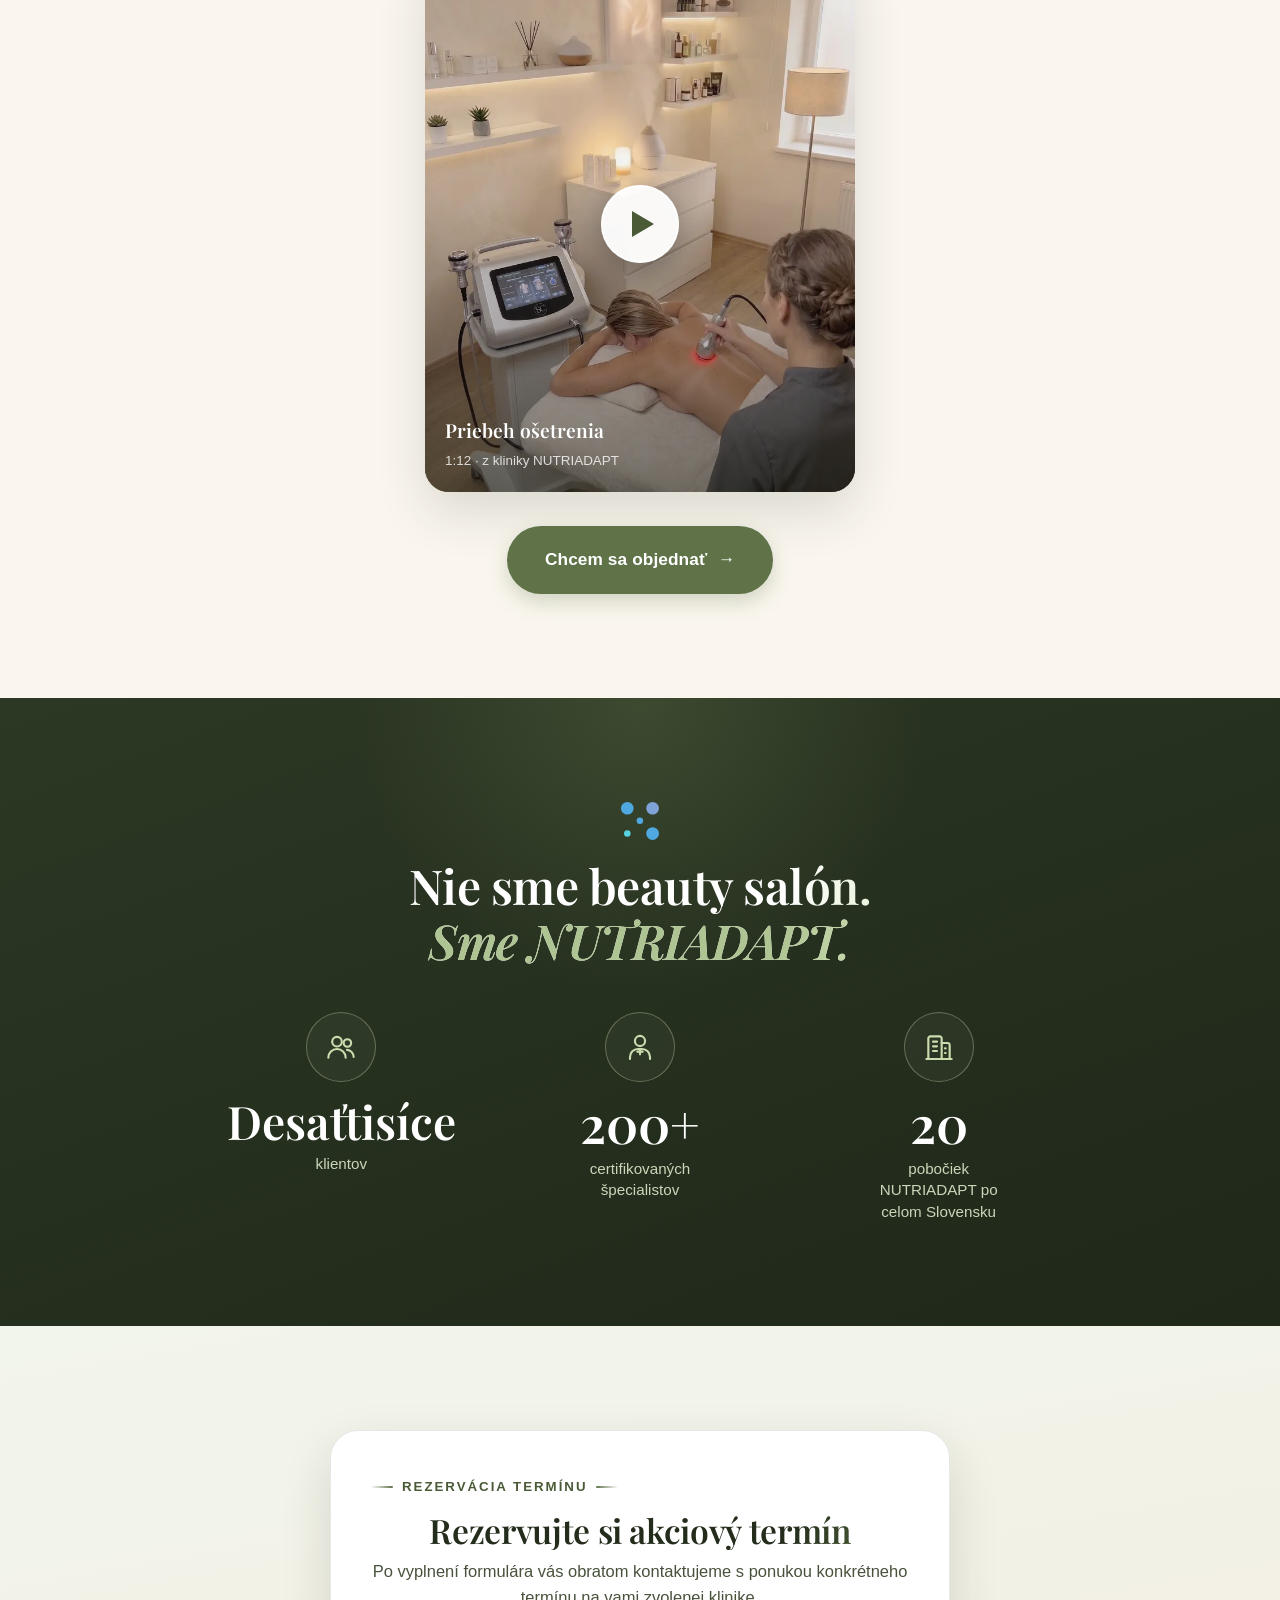
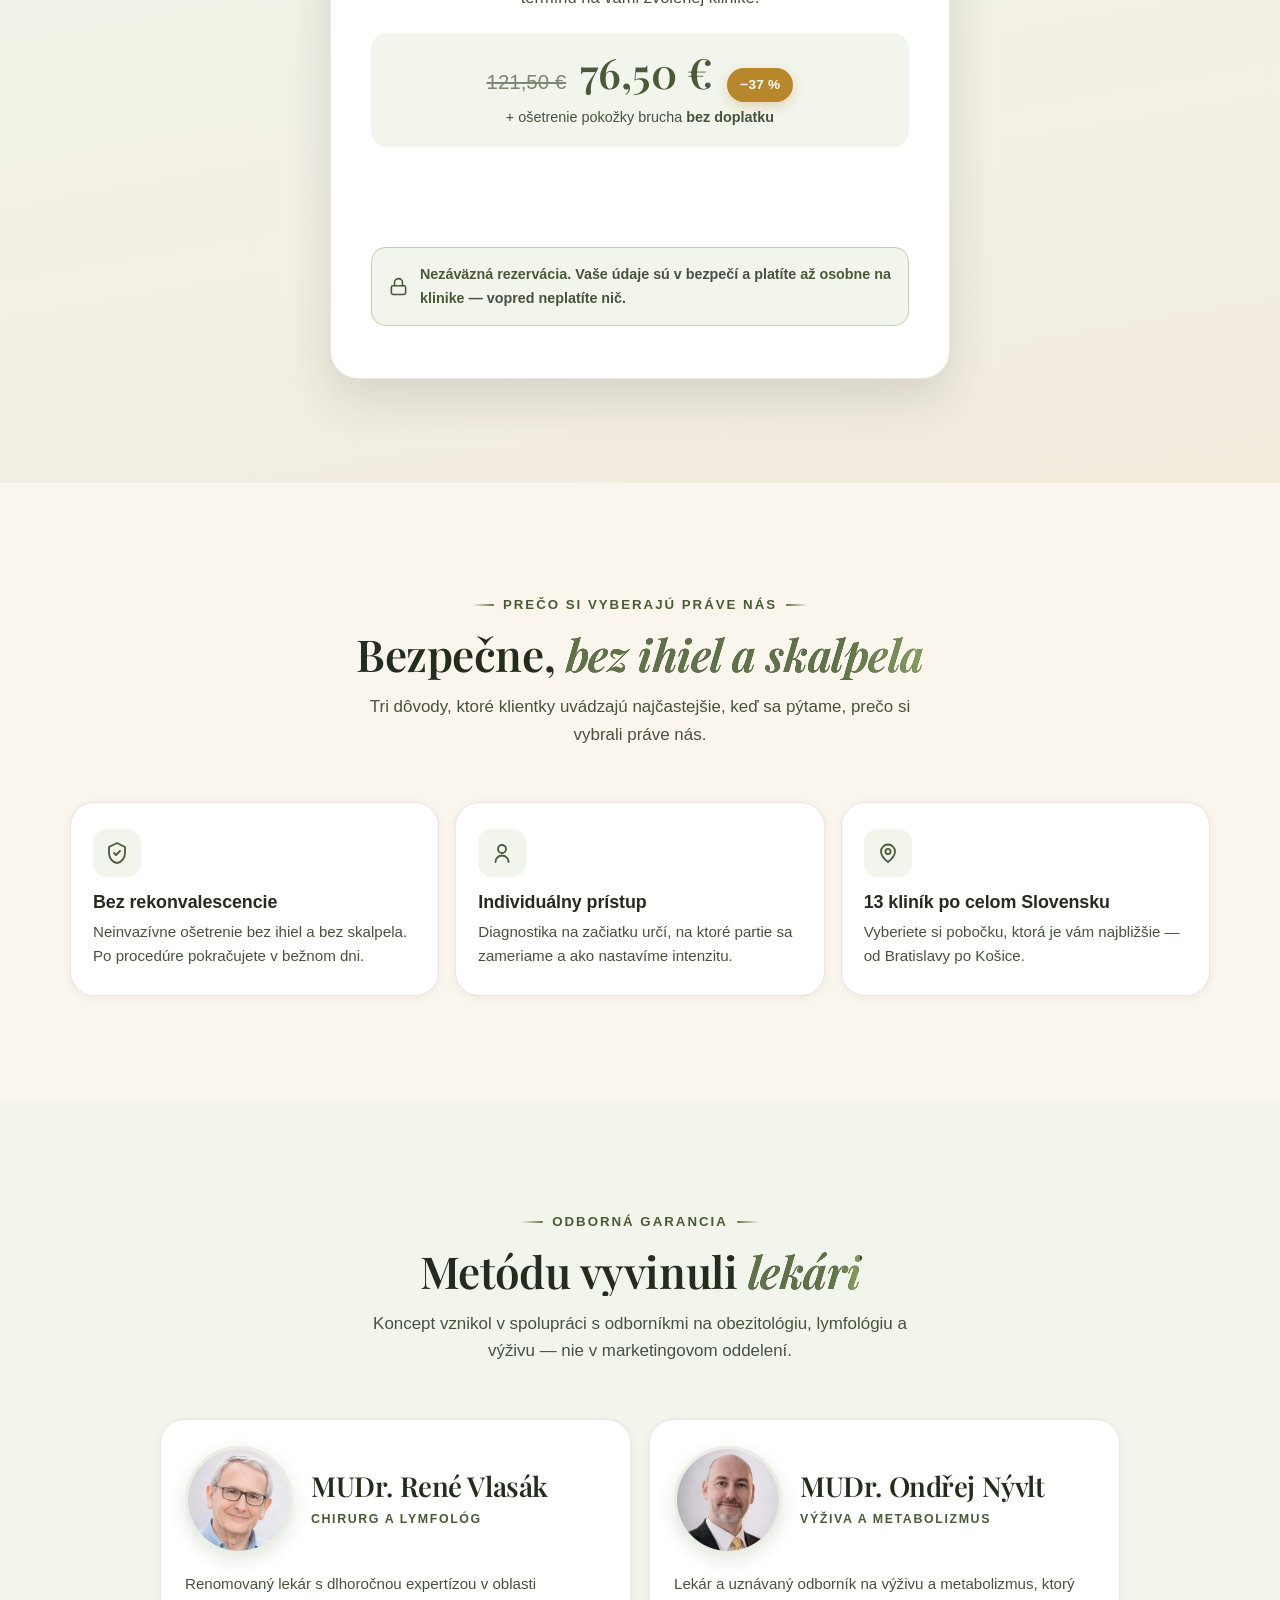
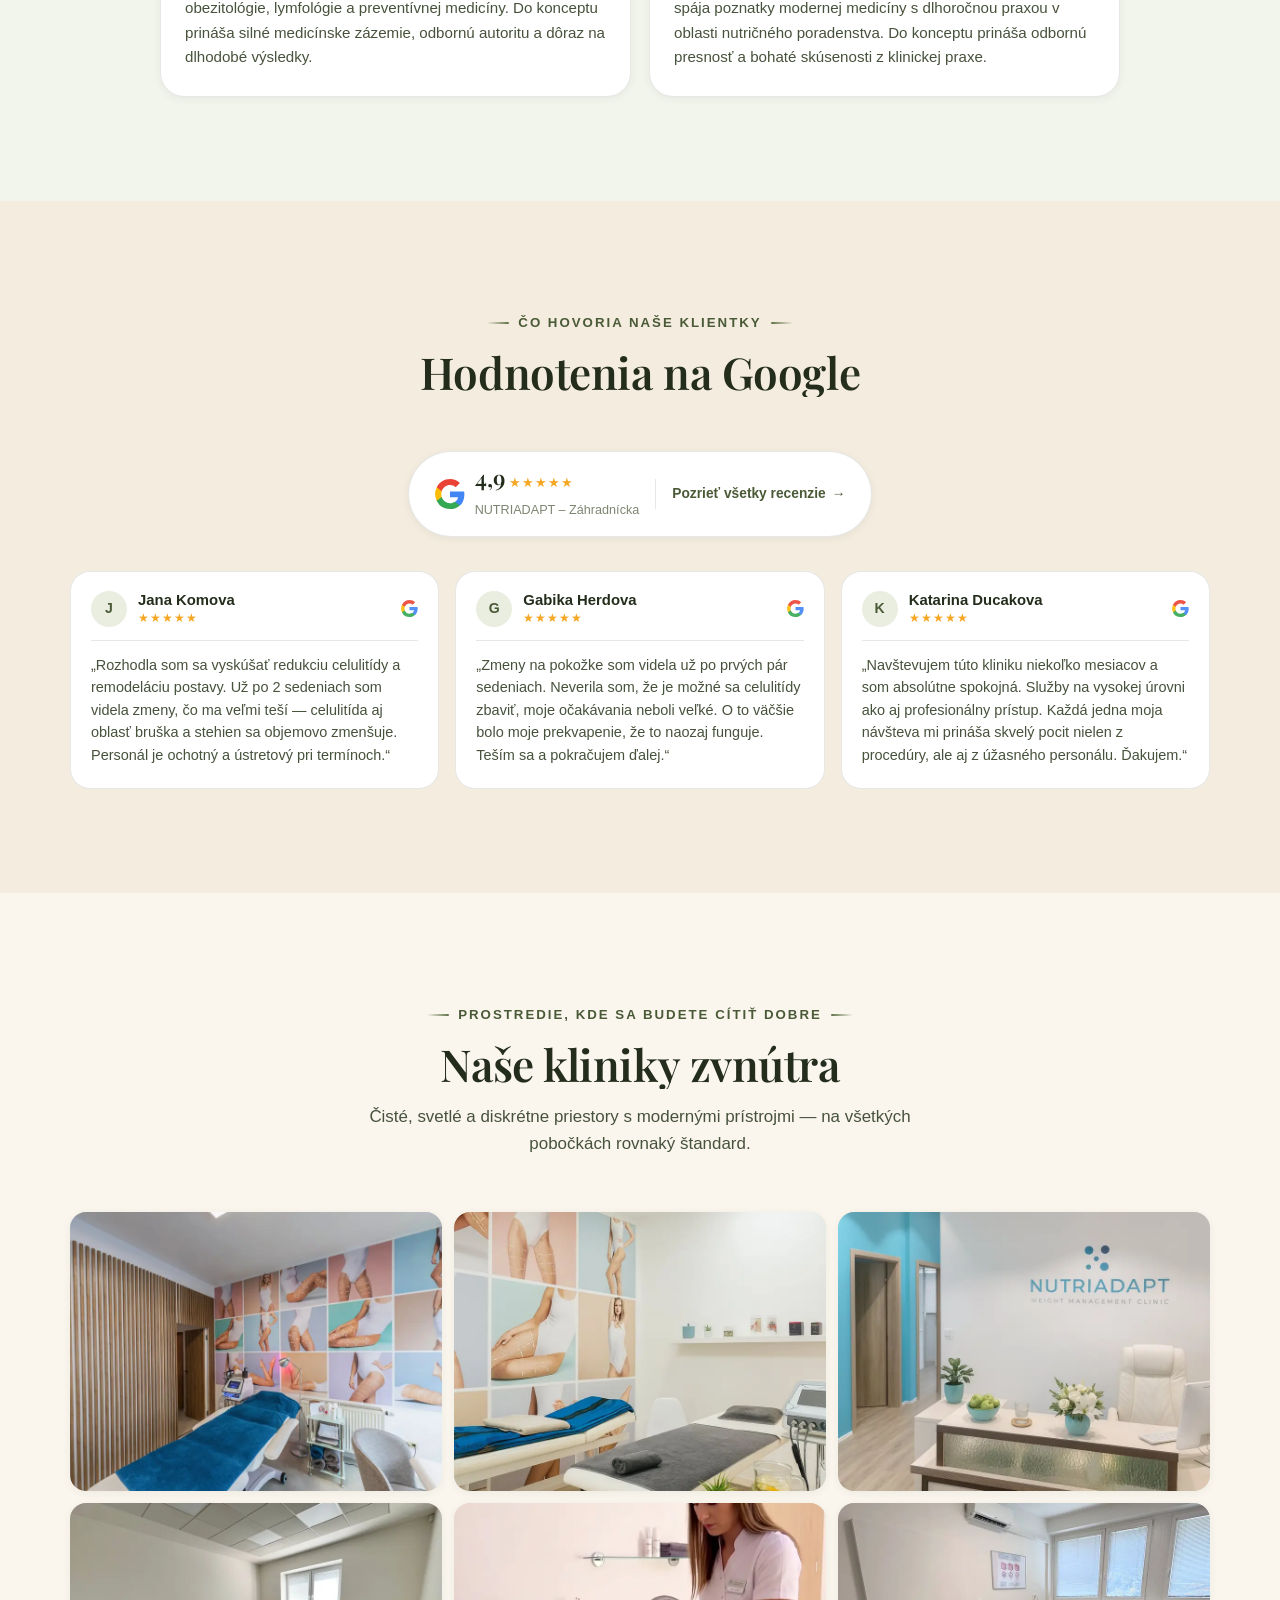
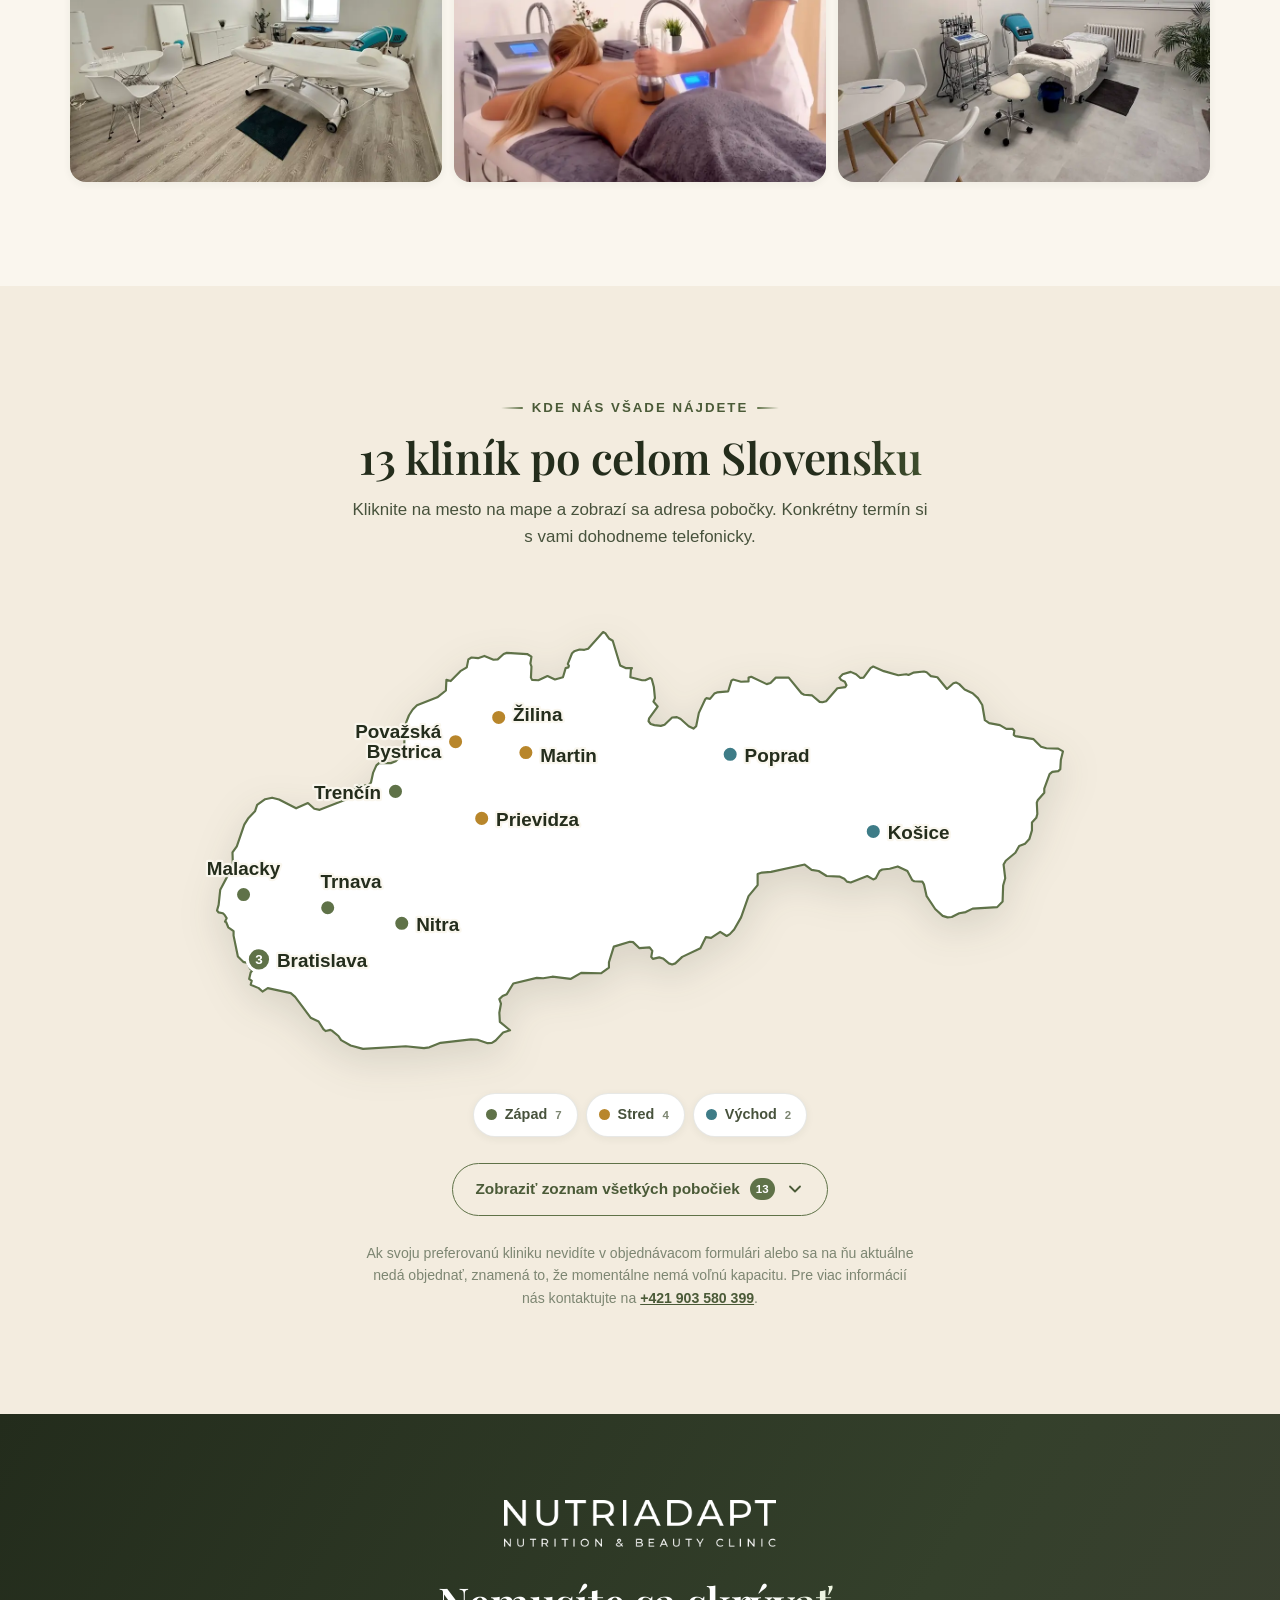
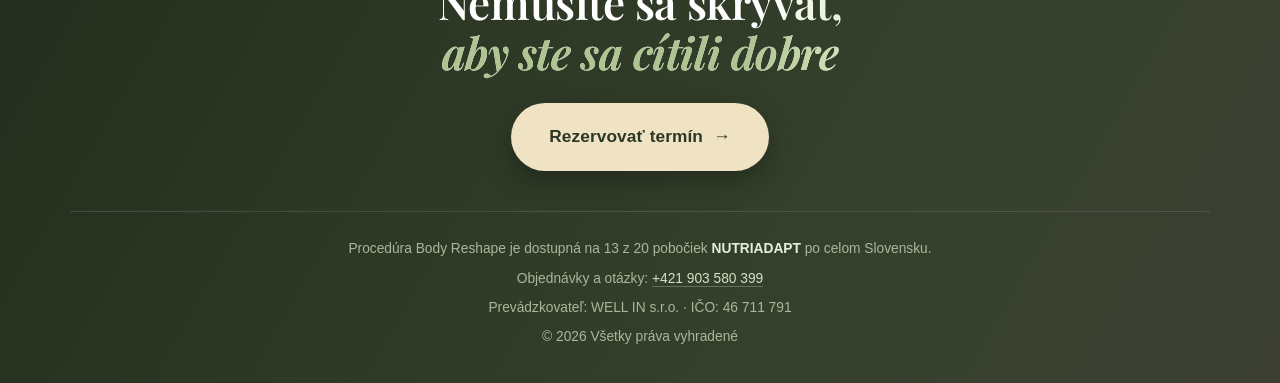
==== commit 4c354f7d: "Set promo end date to 5.10.2026 Co-Authored-By: Claude Sonnet 5.5 <noreply@anthropic.com> Claude-Ses" ====
--- a/index.html
+++ b/index.html
@@ -634,7 +634,7 @@
       <div class="cd__u"><b data-u="m">--</b><span>m</span></div>
       <div class="cd__u"><b data-u="s">--</b><span>s</span></div>
     </div>
-    <span class="cd__note">platí do 10. 10. 2026</span>
+    <span class="cd__note">platí do 5. 10. 2026</span>
   </div>
 </div>
 
@@ -1179,7 +1179,7 @@
 (function(){
   "use strict";
   /* ---- NASTAVENIA ---- */
-  var AKCIA_DO = "2026-10-10T23:59:59+02:00";  // koniec akcie
+  var AKCIA_DO = "2026-10-05T23:59:59+02:00";  // koniec akcie
   var VIDEO_URL = "https://www.youtube.com/embed/GpcmjQk3Zs0?autoplay=1&rel=0&playsinline=1";
 
   var d = document;
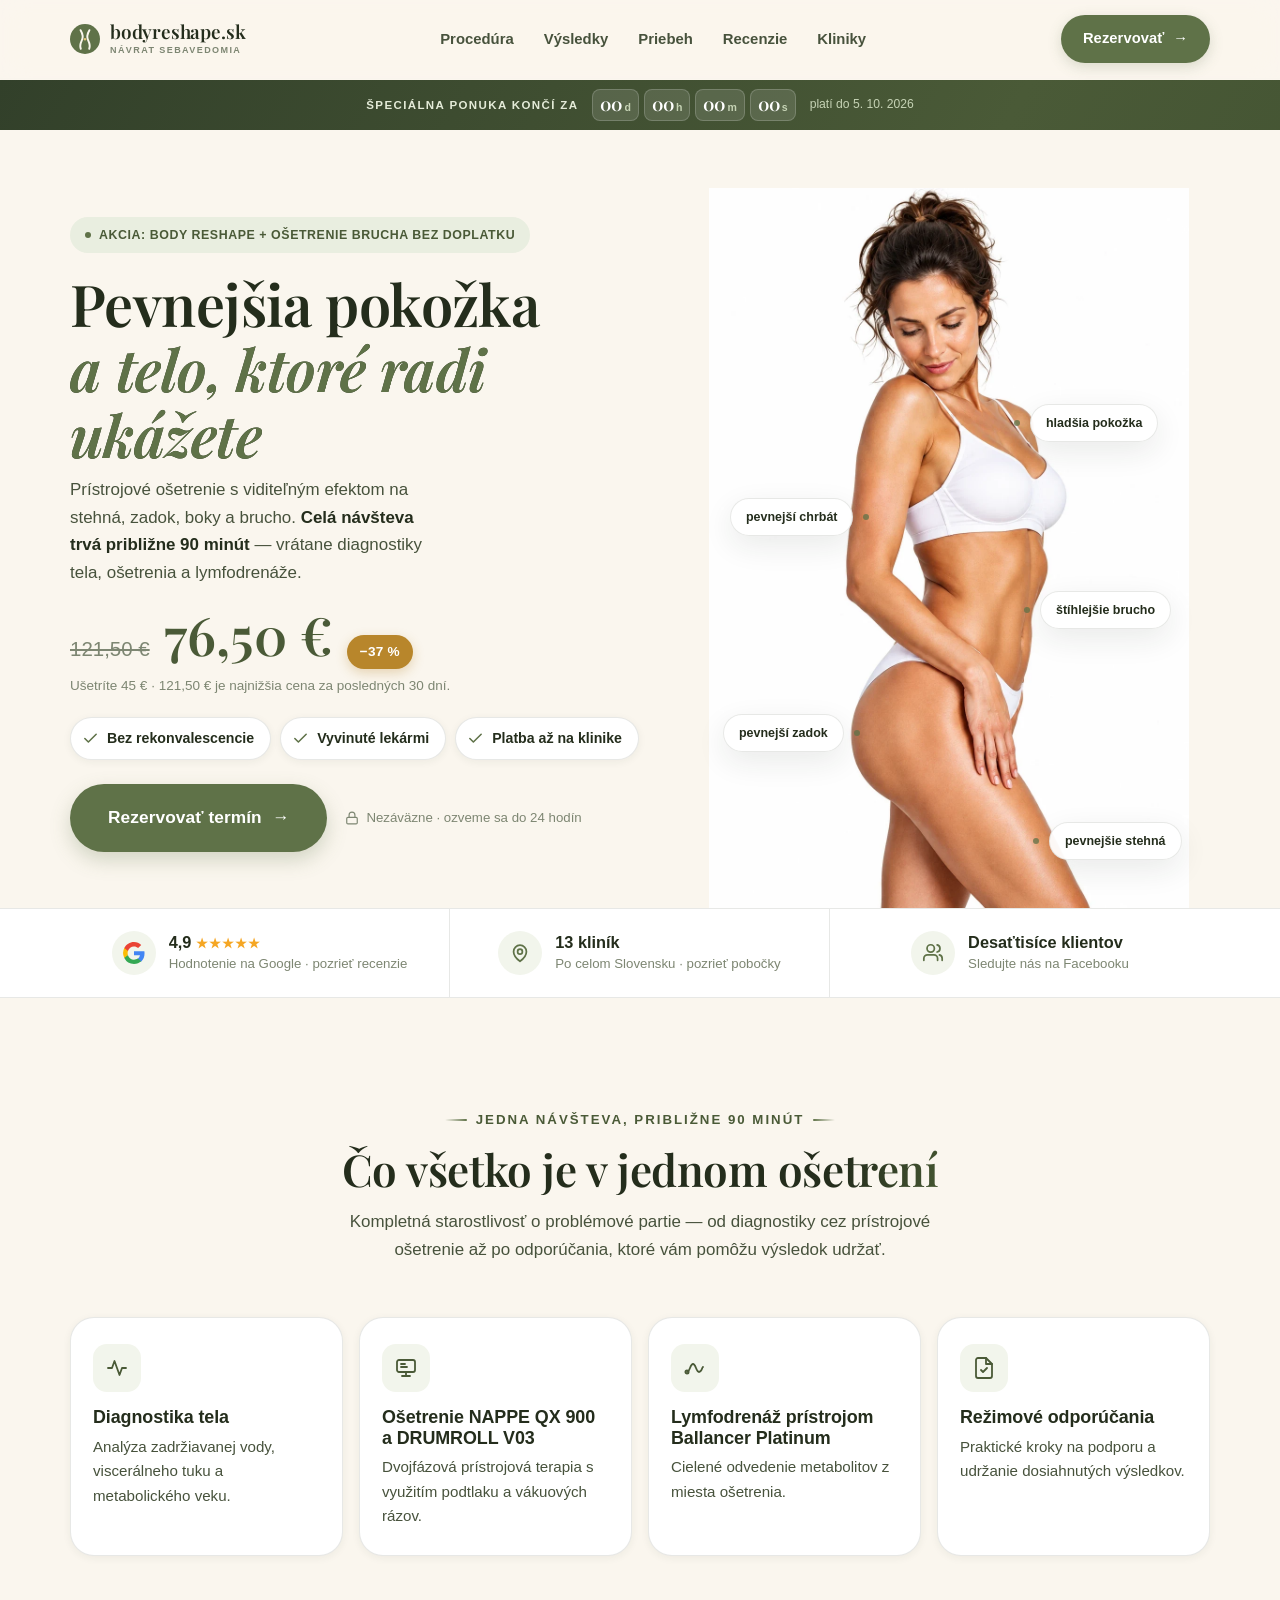
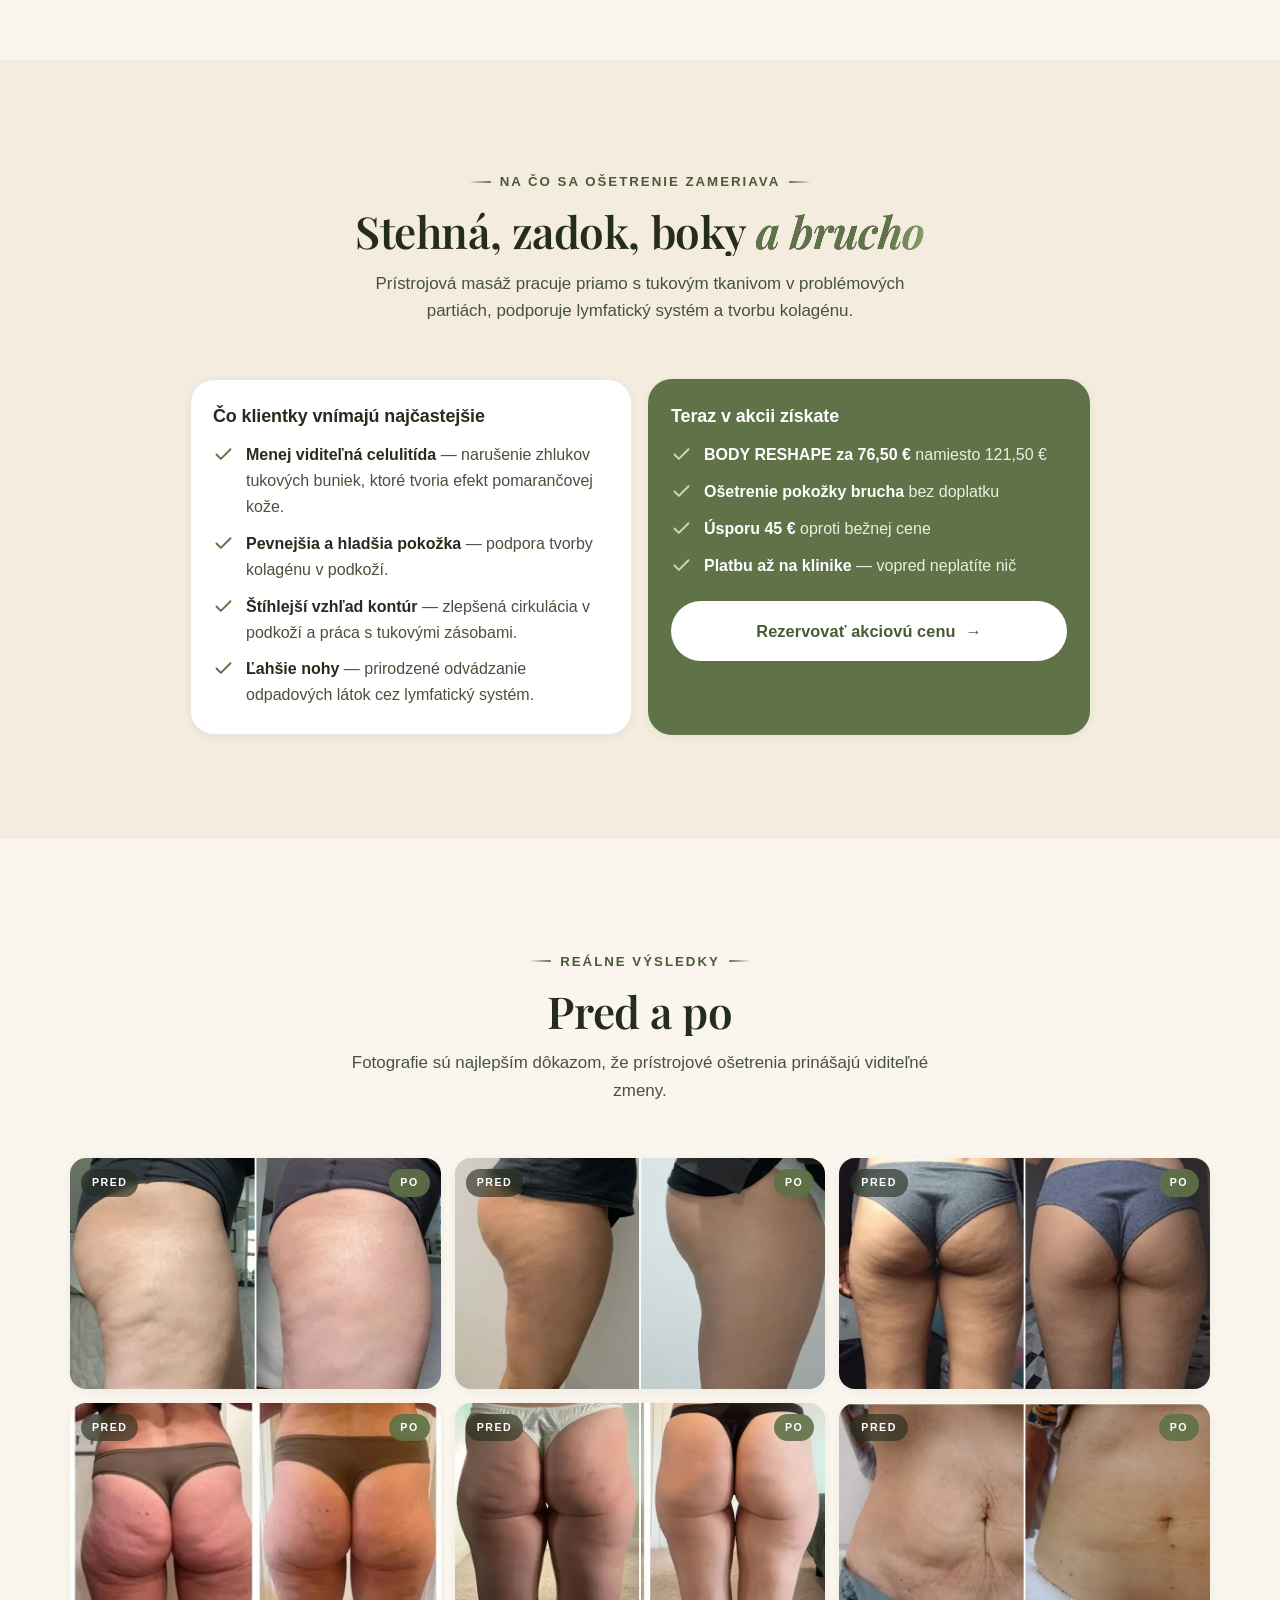
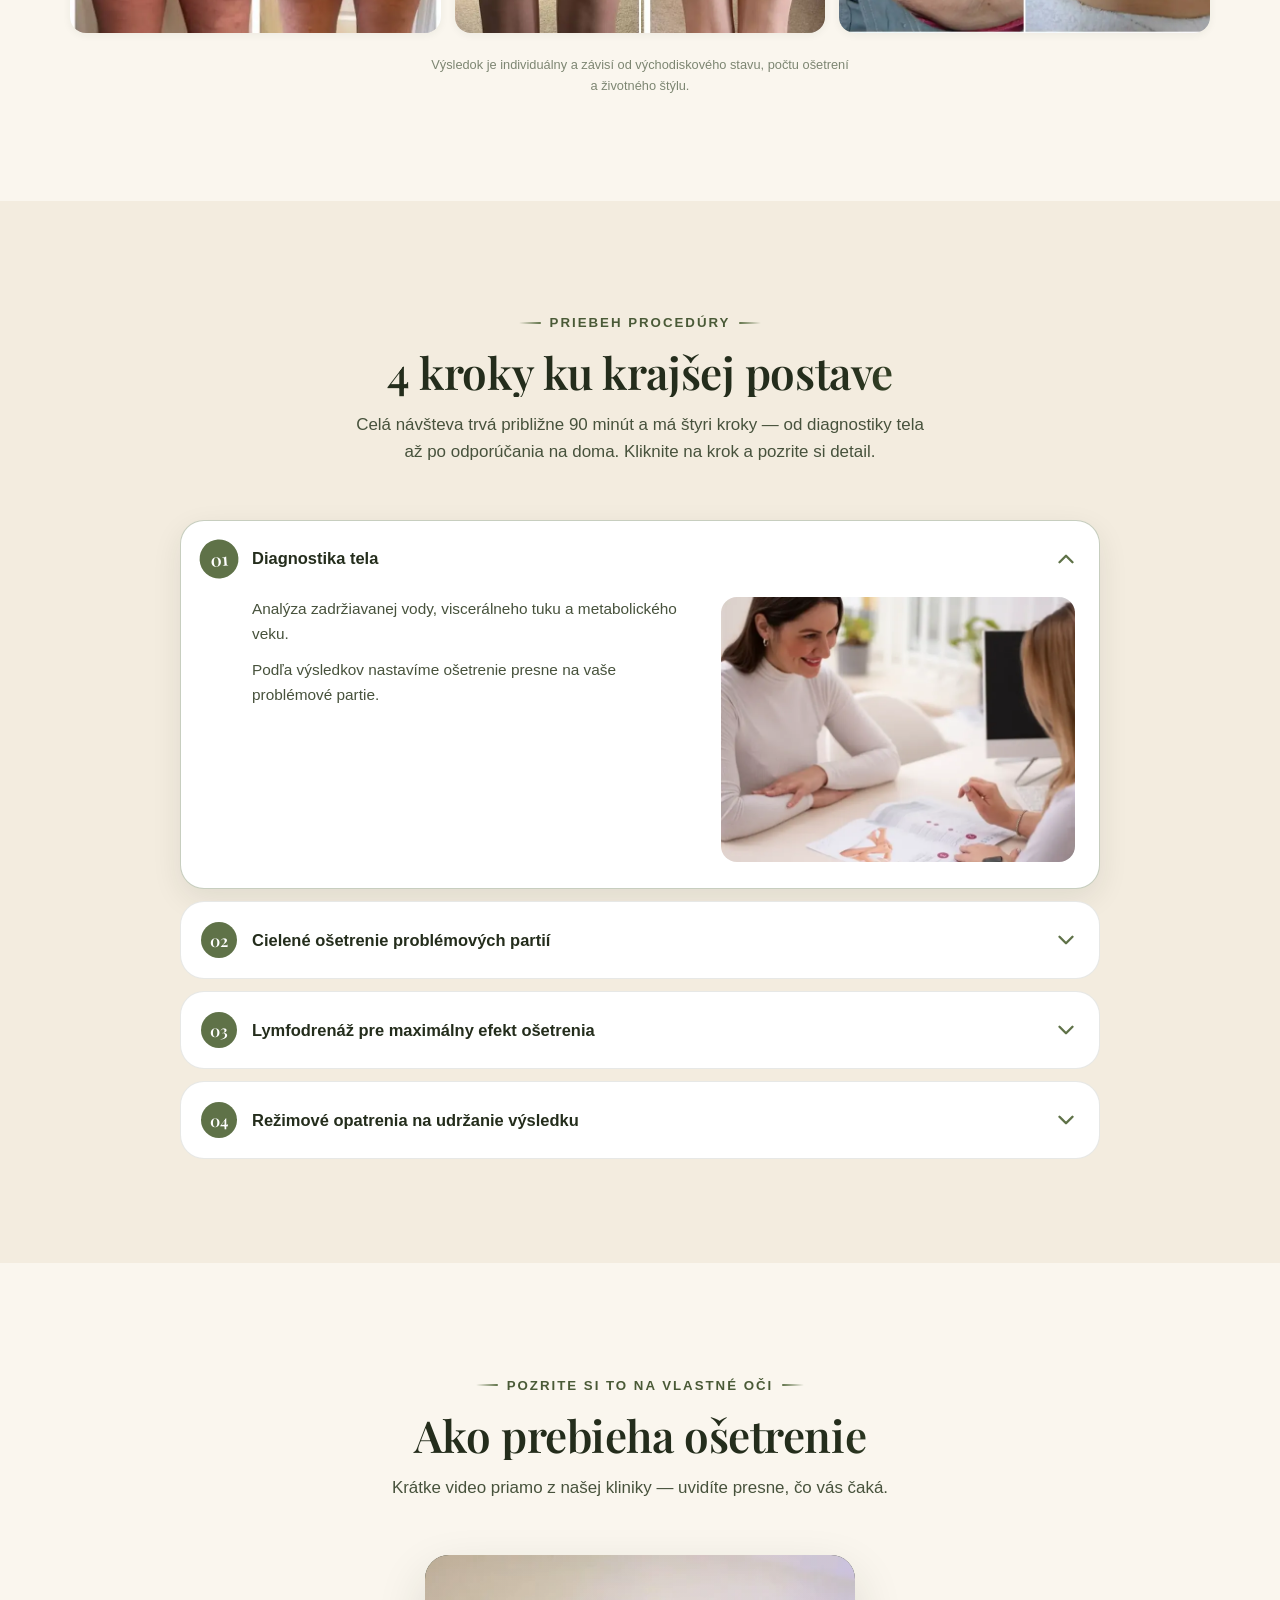
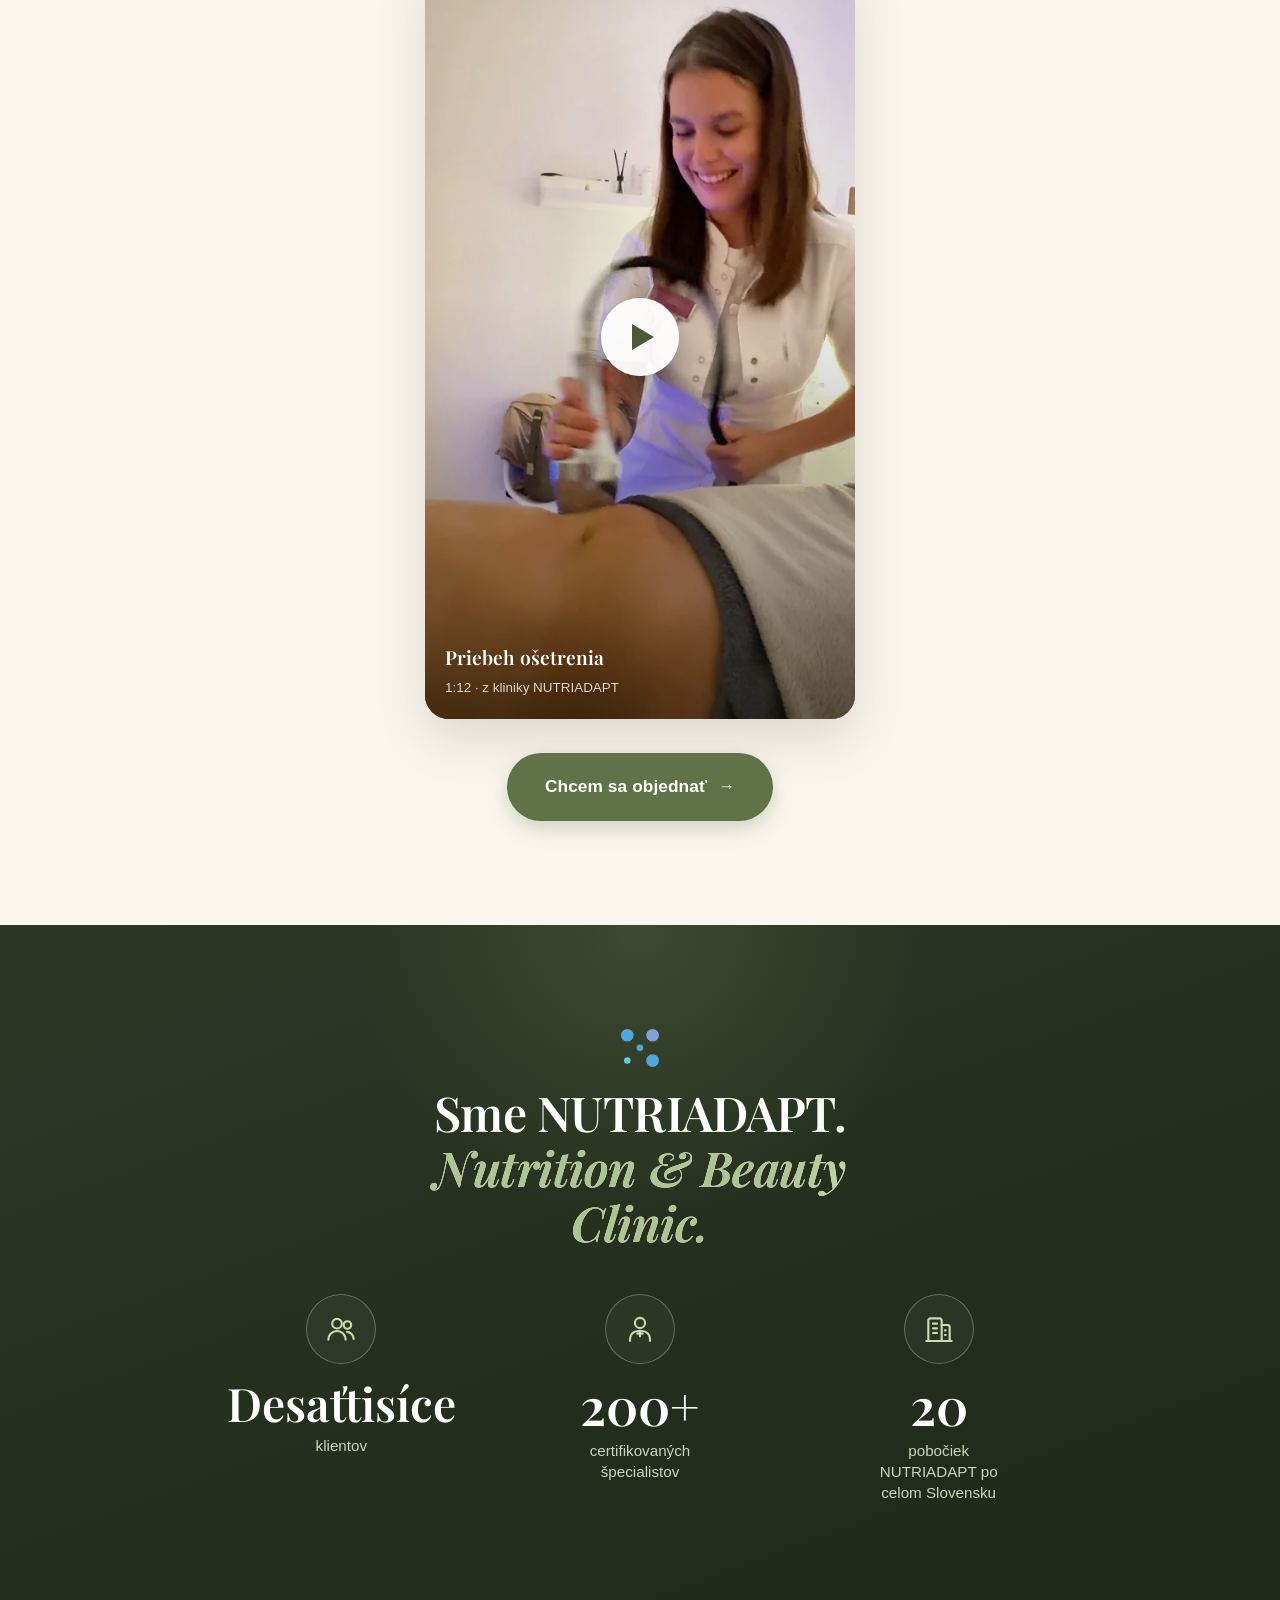
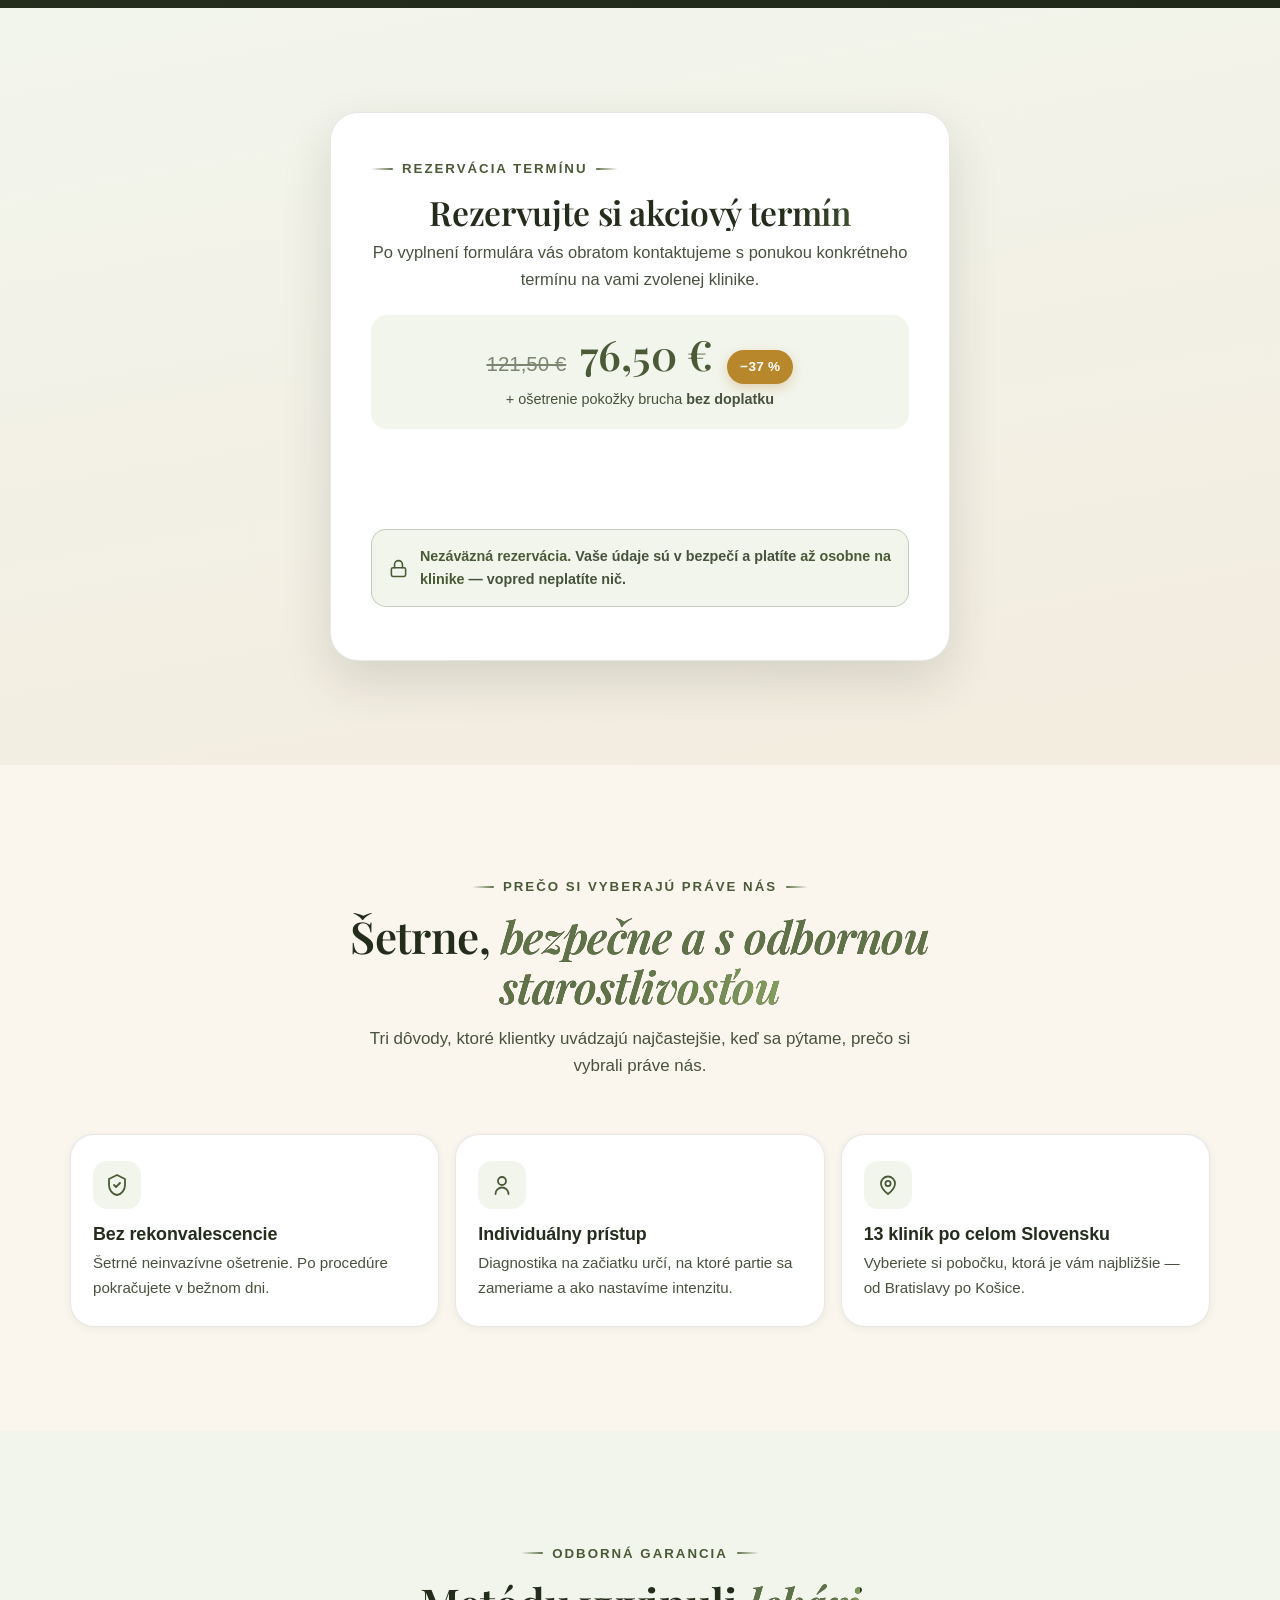
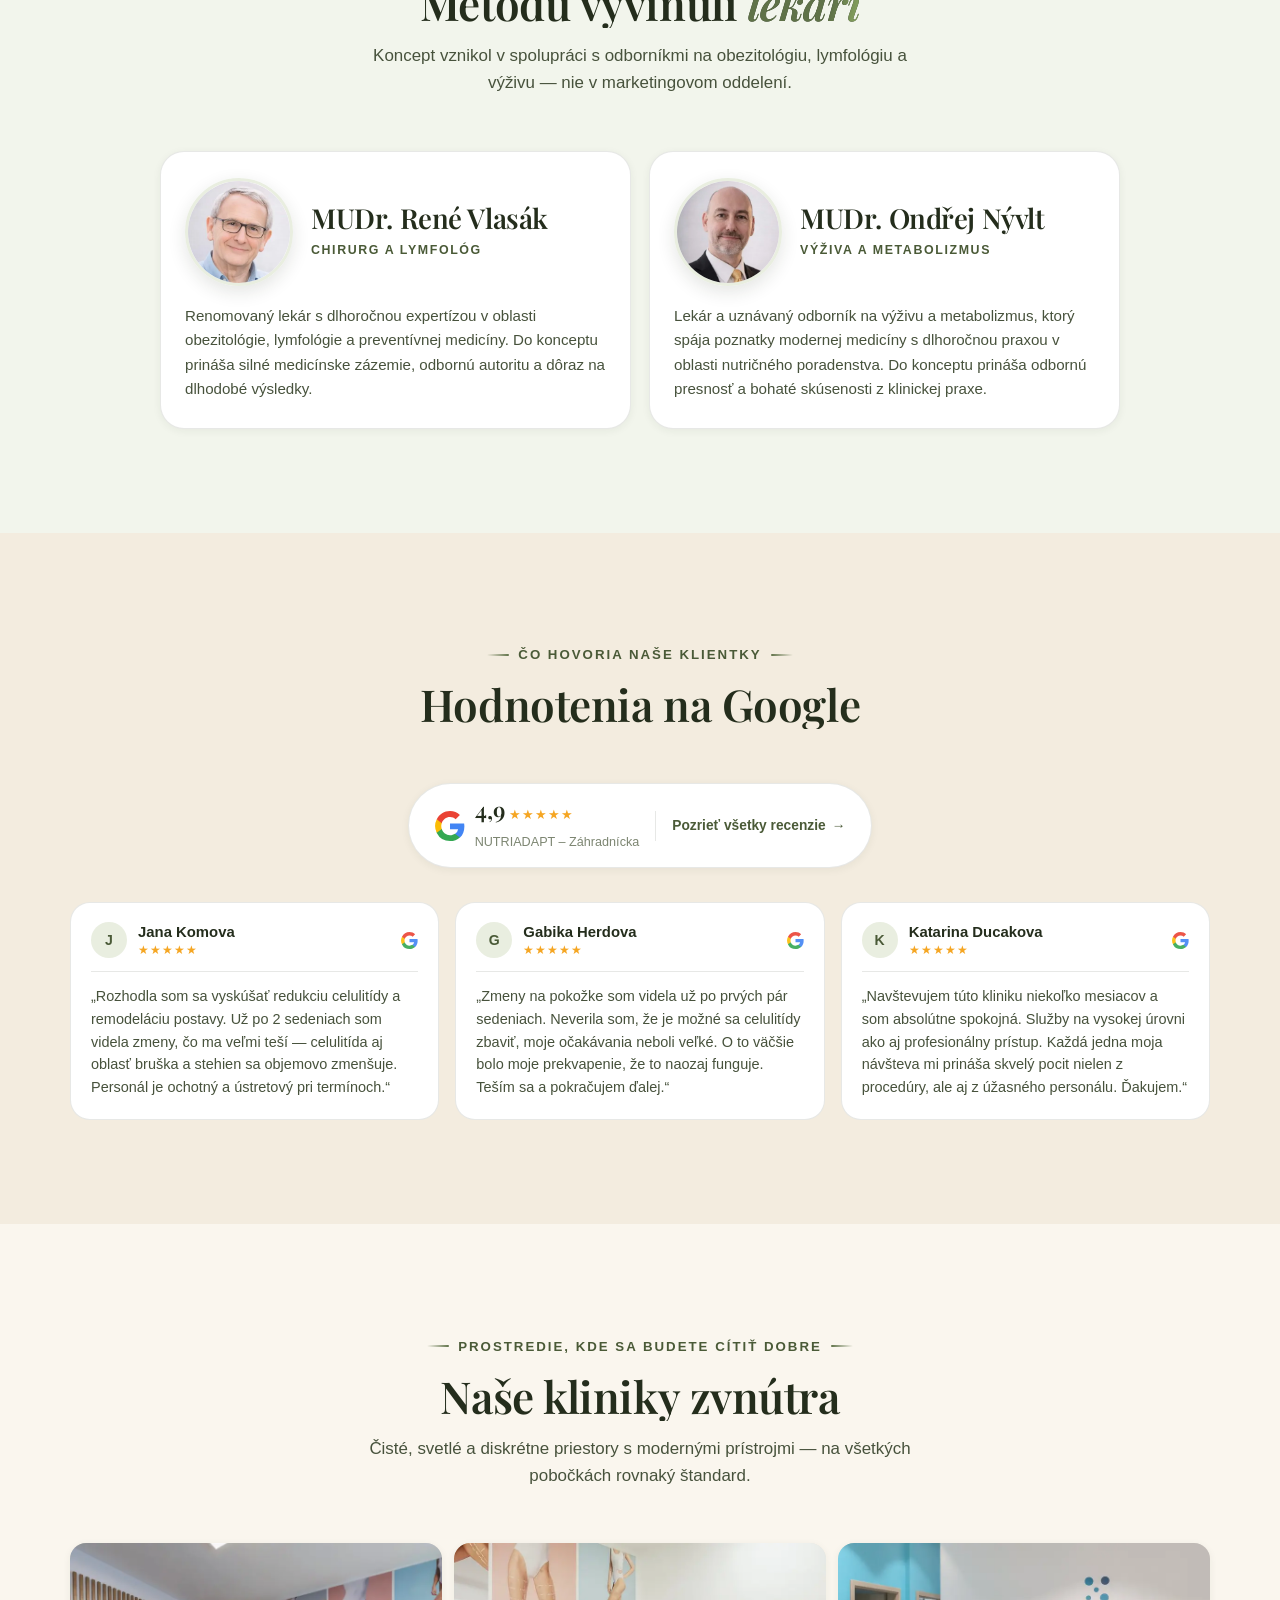
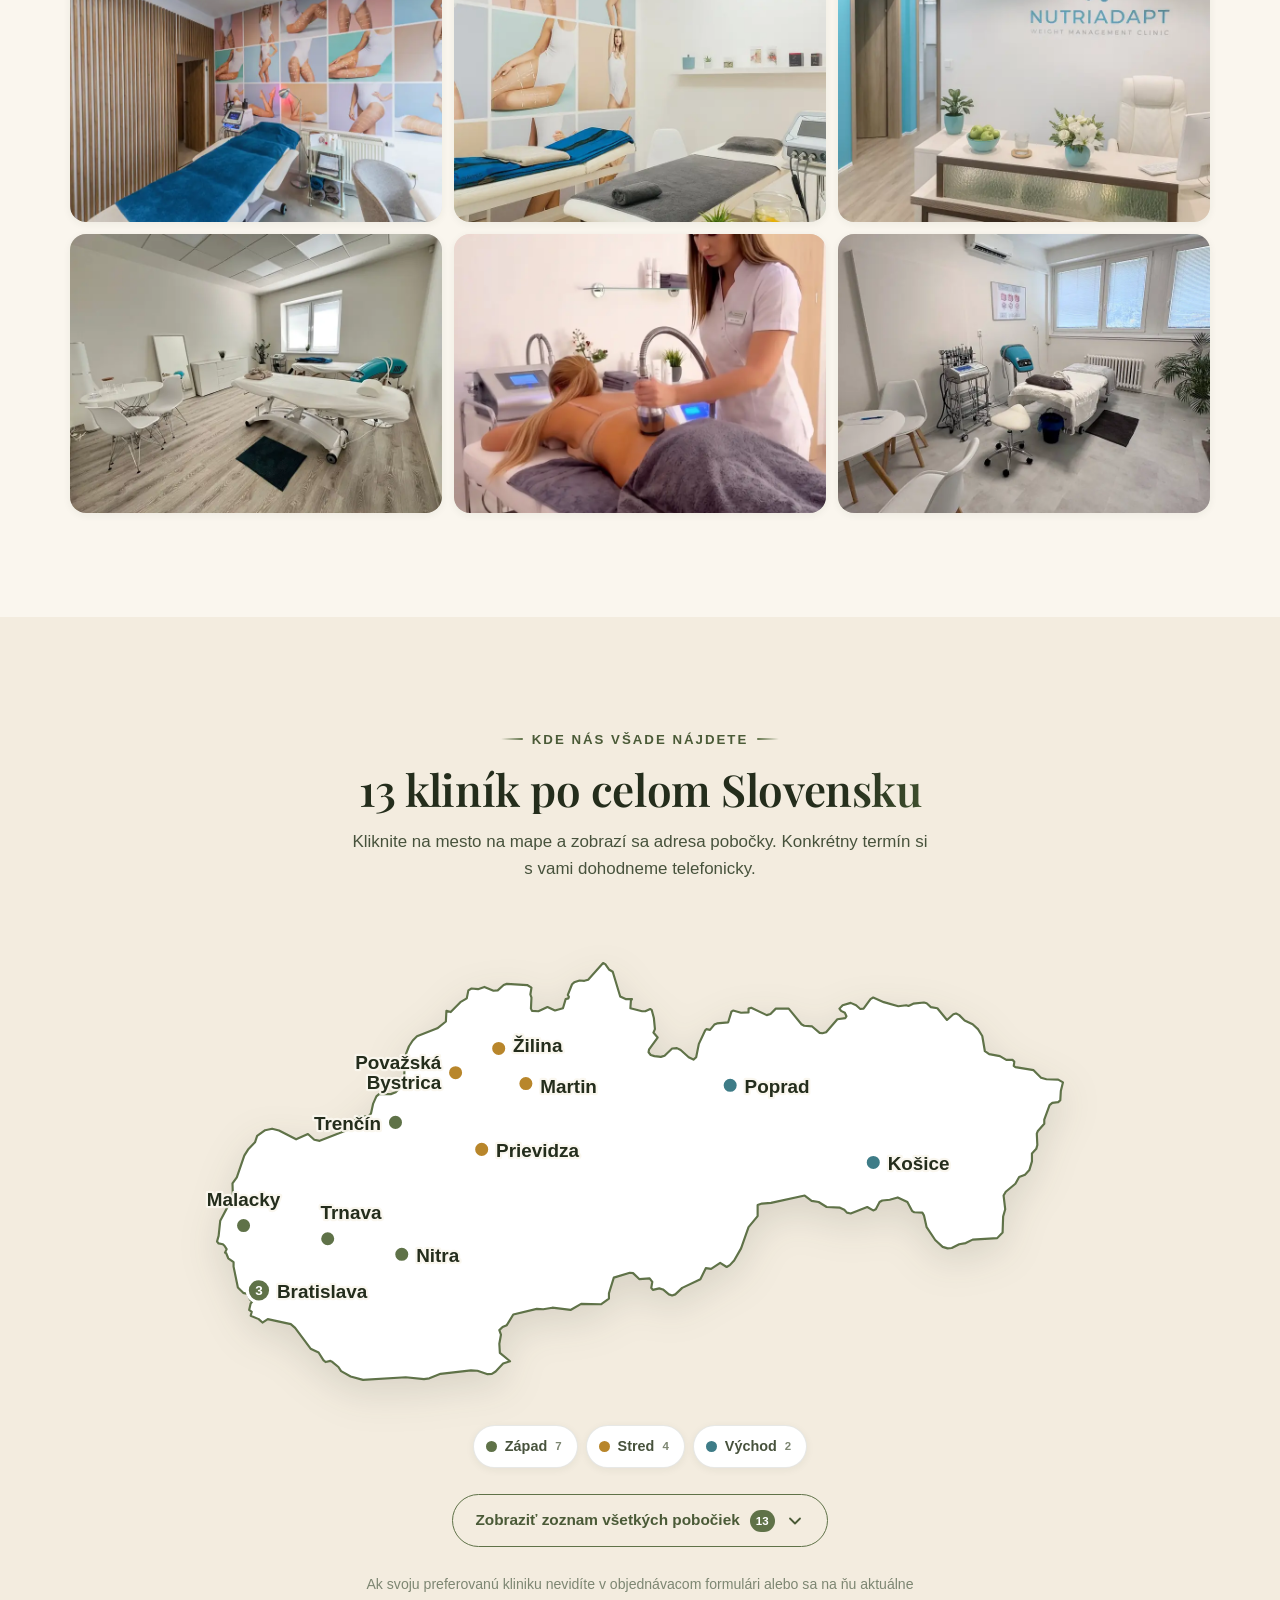
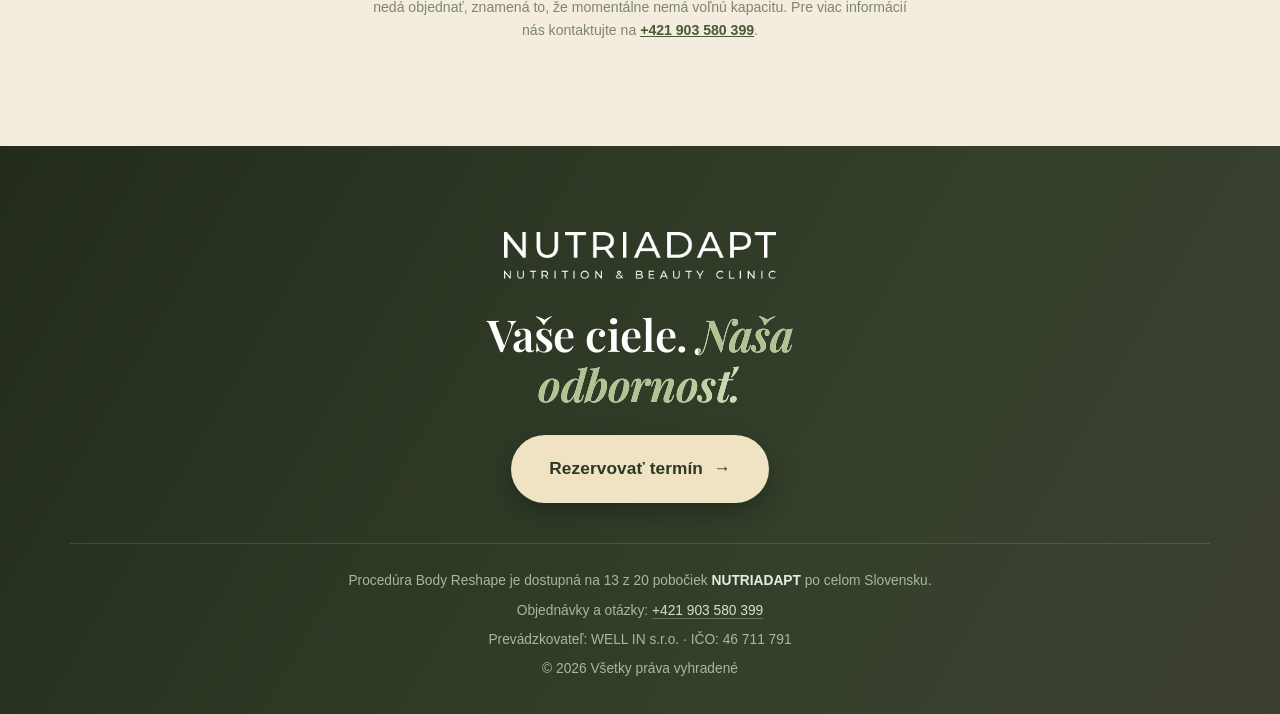
==== commit 09aea25f: "Update video poster and copy (brand line, why-us heading, footer headline) Co-Authored-By: Claude So" ====
--- a/index.html
+++ b/index.html
@@ -352,7 +352,7 @@
 
 /* ---------- Video ---------- */
 .vid{max-width:430px; margin:0 auto; position:relative; border-radius:var(--r-l); overflow:hidden; box-shadow:var(--shadow-l); background:#2B3423; cursor:pointer; border:0; padding:0; display:block; width:100%}
-.vid img{width:100%; aspect-ratio:4/5; object-fit:cover; transition:transform .6s cubic-bezier(.2,.8,.3,1), filter .4s}
+.vid img{width:100%; aspect-ratio:9/16; object-fit:cover; transition:transform .6s cubic-bezier(.2,.8,.3,1), filter .4s}
 .vid::after{content:''; position:absolute; inset:0; background:linear-gradient(to top,rgba(20,26,15,.55),rgba(20,26,15,.05) 55%)}
 .vid:hover img{transform:scale(1.05)}
 .vid__play{position:absolute; inset:0; display:flex; align-items:center; justify-content:center; z-index:2}
@@ -870,7 +870,7 @@
 
     <!-- PLACEHOLDER: po kliknutí sa nahradí prehrávačom. Zadaj URL videa v <script> nižšie (VIDEO_URL). -->
     <button class="vid rv" id="vidBtn" aria-label="Prehrať video o priebehu ošetrenia">
-      <img src="img/video-thumb.webp" width="760" height="950" alt="Ošetrenie na klinike NUTRIADAPT" loading="lazy" decoding="async">
+      <img src="img/video-thumb.webp" width="500" height="887" alt="Ošetrenie na klinike NUTRIADAPT" loading="lazy" decoding="async">
       <span class="vid__play" aria-hidden="true"><i></i></span>
       <span class="vid__cap"><b>Priebeh ošetrenia</b><span>1:12 · z kliniky NUTRIADAPT</span></span>
     </button>
@@ -881,12 +881,12 @@
   </div>
 </section>
 
-<!-- ============ NIE SME BEAUTY SALÓN ============ -->
+<!-- ============ SME NUTRIADAPT ============ -->
 <section class="stats" id="nutriadapt">
   <div class="wrap">
     <div class="rv">
       <svg class="mark" viewBox="0 0 134 134" aria-hidden="true"><circle cx="22.2" cy="22.2" r="22.2" fill="#4FA9E0"/><circle cx="111.4" cy="22.2" r="22.2" fill="#7FA3D8"/><circle cx="66.6" cy="66.4" r="11.5" fill="#4FA9E0"/><circle cx="22.2" cy="111.2" r="11.5" fill="#57D3E2"/><circle cx="111.4" cy="111.2" r="22.5" fill="#4FA9E0"/></svg>
-      <h2>Nie sme beauty salón. <em>Sme NUTRIADAPT.</em></h2>
+      <h2>Sme NUTRIADAPT. <em>Nutrition &amp; Beauty Clinic.</em></h2>
     </div>
     <div class="stats__grid">
       <div class="stat stat--wide rv">
@@ -958,7 +958,7 @@
   <div class="wrap">
     <div class="sec-head rv">
       <p class="eyebrow">Prečo si vyberajú práve nás</p>
-      <h2>Bezpečne, <em>bez ihiel a skalpela</em></h2>
+      <h2>Šetrne, <em>bezpečne a s odbornou starostlivosťou</em></h2>
       <p class="lead">Tri dôvody, ktoré klientky uvádzajú najčastejšie, keď sa pýtame, prečo si vybrali práve nás.</p>
     </div>
 
@@ -966,7 +966,7 @@
       <article class="card rv">
         <span class="ic"><svg viewBox="0 0 24 24" fill="none" stroke="currentColor" stroke-width="1.8" stroke-linecap="round" stroke-linejoin="round"><path d="M12 2 4 6v6c0 5 3.4 9.4 8 10 4.6-.6 8-5 8-10V6z"/><path d="m9 12 2 2 4-4"/></svg></span>
         <h3>Bez rekonvalescencie</h3>
-        <p>Neinvazívne ošetrenie bez ihiel a bez skalpela. Po procedúre pokračujete v bežnom dni.</p>
+        <p>Šetrné neinvazívne ošetrenie. Po procedúre pokračujete v bežnom dni.</p>
       </article>
       <article class="card rv">
         <span class="ic"><svg viewBox="0 0 24 24" fill="none" stroke="currentColor" stroke-width="1.8" stroke-linecap="round" stroke-linejoin="round"><circle cx="12" cy="8" r="4"/><path d="M5.5 21a6.5 6.5 0 0 1 13 0"/></svg></span>
@@ -1146,7 +1146,7 @@
 <footer class="ftr">
   <div class="wrap ftr__in">
     <img class="ftr__logo" src="img/logo_white.webp" width="272" height="47" alt="NUTRIADAPT — Nutrition &amp; Beauty Clinic" loading="lazy" decoding="async">
-    <h2>Nemusíte sa skrývať, <em>aby ste sa cítili dobre</em></h2>
+    <h2>Vaše ciele. <em>Naša odbornosť.</em></h2>
     <a href="#rezervacia" class="btn btn--lg js-cta" data-cta="footer">Rezervovať termín <span class="ar" aria-hidden="true">&rarr;</span></a>
     <div class="ftr__meta">
       <p style="margin:0">Procedúra Body Reshape je dostupná na 13 z 20 pobočiek <strong>NUTRIADAPT</strong> po celom Slovensku.</p>
